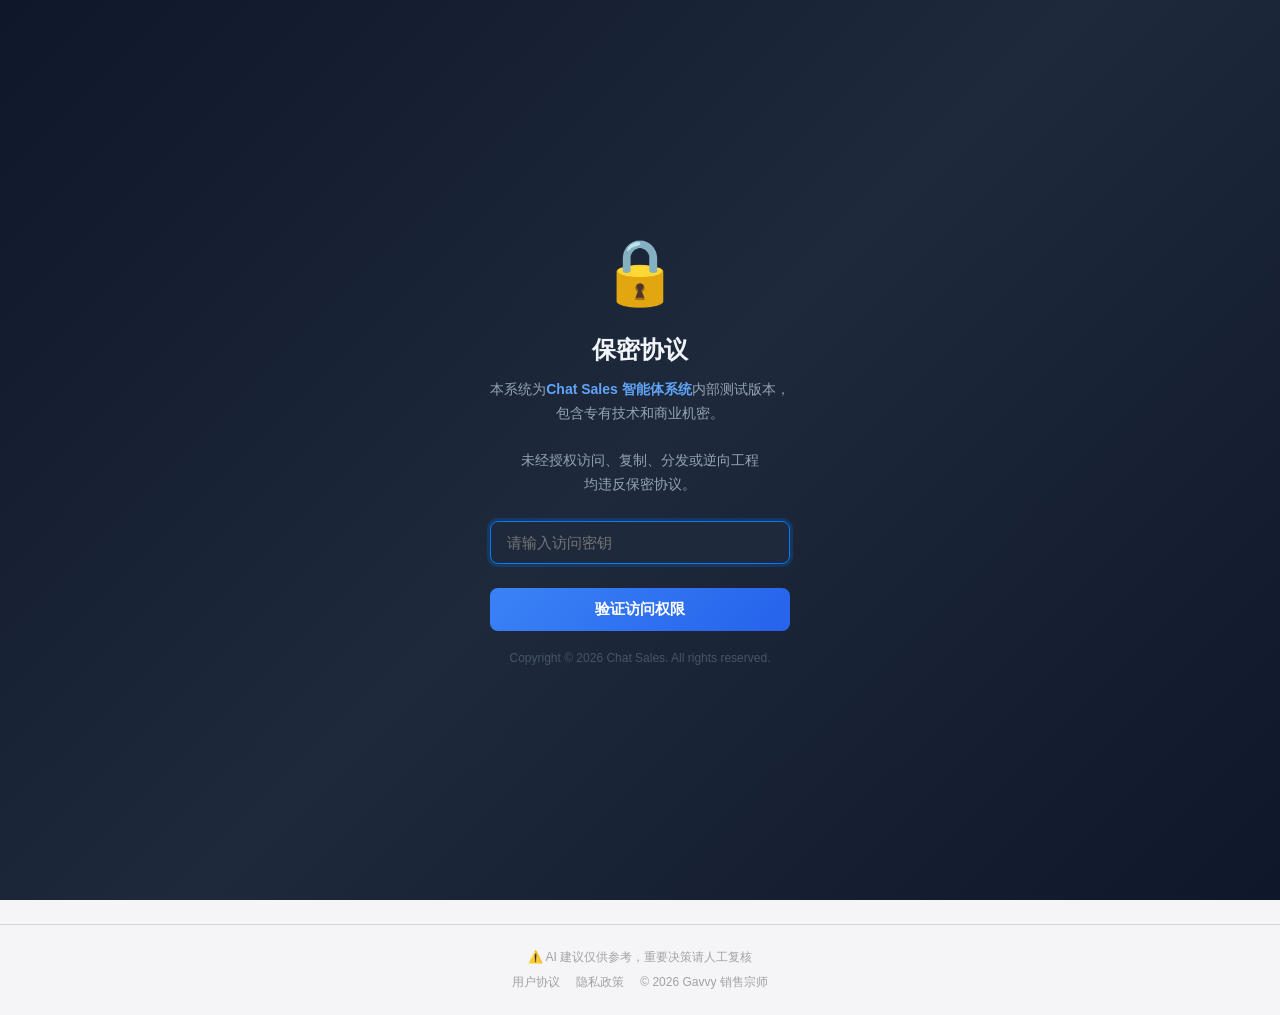
==== src/gavvy_salesmaster/core/web/index.html @ fced1177 "品牌统一+垂直拆分完成: tianlong_salesmaster→gavvy_salesmaster - 删除 src/tianlong_salesmaster/ 全部旧代码(48313行) - 新" ====
<!DOCTYPE html>
<html lang="zh-CN">
<head>
    <meta charset="UTF-8">
    <meta name="viewport" content="width=device-width, initial-scale=1.0, maximum-scale=1.0, user-scalable=no, viewport-fit=cover">
    <meta name="theme-color" content="#1d1d1f">
    <meta name="apple-mobile-web-app-capable" content="yes">
    <meta name="apple-mobile-web-app-status-bar-style" content="black-translucent">
    <title>gavvy - 销售宗师智能体 · 全职能虚拟销售团队</title>
    <link rel="stylesheet" href="styles.css">
    <!-- 本地字体后备 — 优先系统字体，不再依赖Google Fonts CDN -->
</head>
<body>
    <div class="app-wrapper">
        <!-- 顶边栏：品牌 + 导航 + 搜索 + 通知 合并为一横行 -->
        <header class="top-navbar">
            <div class="top-nav-left">
                <div class="brand">
                    <div class="brand-icon">⚔️</div>
                    <div class="brand-text">
                        <h1>gavvy</h1>
                        <span>智能体系统</span>
                    </div>
                </div>
                <nav class="top-nav-items">
                    <button class="top-nav-item active" data-view="dashboard" onclick="switchView('dashboard')">
                        <span>仪表盘</span>
                        <span class="nav-badge-sm">3</span>
                    </button>
                    <button class="top-nav-item" data-view="workspace" onclick="switchView('workspace')">
                        <span>AI对话消息</span>
                    </button>
                    <button class="top-nav-item" data-view="customers" onclick="switchView('customers')">
                        <span>客户</span>
                        <span class="nav-badge-sm warning">12</span>
                    </button>
                    <button class="top-nav-item" data-view="analytics" onclick="switchView('analytics')">
                        <span>分析</span>
                    </button>
                    <button class="top-nav-item" data-view="team" onclick="switchView('team')">
                        <span>团队</span>
                    </button>
                    <button class="top-nav-item" data-view="abilities" onclick="switchView('abilities')">
                        <span>能力</span>
                    </button>
                    <button class="top-nav-item" data-view="automation" onclick="switchView('automation')">
                        <span>流程</span>
                    </button>
                    <button class="top-nav-item" data-view="memory" onclick="switchView('memory')">
                        <span>记忆库</span>
                    </button>
                    <button class="top-nav-item" data-view="scripts" onclick="switchView('scripts')">
                        <span>话术</span>
                    </button>
                    <button class="top-nav-item" data-view="knowledge" onclick="switchView('knowledge')">
                        <span>知识库</span>
                    </button>
                    <button class="top-nav-item" data-view="permissions" onclick="switchView('permissions')">
                        <span>权限</span>
                    </button>
                    <button class="top-nav-item" data-view="payments" onclick="switchView('payments')">
                        <span>支付</span>
                    </button>
                    <button class="top-nav-item" data-view="leads" onclick="switchView('leads')">
                        <span>线索池</span>
                    </button>
                    <button class="top-nav-item" data-view="kanban" onclick="switchView('kanban')">
                        <span>销售看板</span>
                    </button>
                    <button class="top-nav-item" data-view="callcenter" onclick="switchView('callcenter')">
                        <span>外呼中心</span>
                    </button>
                    <button class="top-nav-item" data-view="api" onclick="switchView('api')">
                        <span>API</span>
                    </button>
                    <button class="top-nav-item" data-view="settings" onclick="switchView('settings')">
                        <span>设置</span>
                    </button>
                </nav>
            </div>
            <div class="top-nav-right">
                <div class="search-box">
                    <span class="search-icon">🔍</span>
                    <input type="text" placeholder="搜索客户、商品、对话...">
                </div>
                <button class="header-btn notification">
                    <span>🔔</span>
                    <span class="notification-dot"></span>
                </button>
                <button class="header-btn">
                    <span>📤</span>
                </button>
                <div class="user-avatar">
                    <span>管</span>
                </div>
            </div>
        </header>

        <main class="main-area">
            <!-- 全局加载指示器 -->
            <div id="global-loader" style="display:flex;align-items:center;justify-content:center;height:calc(100vh - 56px);flex-direction:column;gap:16px;">
                <div style="width:36px;height:36px;border:3px solid #e2e8f0;border-top-color:#3b82f6;border-radius:50%;animation:spin 0.8s linear infinite;"></div>
                <div style="font-size:13px;color:#94a3b8;">加载中...</div>
            </div>
            <style>@keyframes spin{to{transform:rotate(360deg)}}</style>
            <!-- 登录页面 -->
            <div id="login-page" style="display:none;position:fixed;top:0;left:0;right:0;bottom:0;background:#f8fafc;z-index:9999;display:none;align-items:center;justify-content:center;">
                <div style="width:380px;padding:40px;background:white;border-radius:16px;box-shadow:0 4px 24px rgba(0,0,0,0.08);">
                    <div style="text-align:center;margin-bottom:32px;">
                        <div style="font-size:40px;margin-bottom:8px;">🧬</div>
                        <h1 style="font-size:20px;color:#1e293b;margin:0;">销售宗师</h1>
                        <p style="font-size:13px;color:#94a3b8;margin-top:6px;">登录您的账户</p>
                    </div>
                    <div id="login-form">
                        <div style="margin-bottom:16px;">
                            <label style="font-size:13px;color:#64748b;display:block;margin-bottom:6px;">用户名</label>
                            <input id="login-username" type="text" placeholder="输入用户名" style="width:100%;padding:10px 14px;border:1px solid #e2e8f0;border-radius:8px;font-size:14px;outline:none;box-sizing:border-box;transition:border-color 0.2s;">
                        </div>
                        <div style="margin-bottom:20px;">
                            <label style="font-size:13px;color:#64748b;display:block;margin-bottom:6px;">密码</label>
                            <input id="login-password" type="password" placeholder="输入密码" style="width:100%;padding:10px 14px;border:1px solid #e2e8f0;border-radius:8px;font-size:14px;outline:none;box-sizing:border-box;transition:border-color 0.2s;">
                        </div>
                        <button onclick="submitLogin()" style="width:100%;padding:12px;background:#3b82f6;color:white;border:none;border-radius:8px;font-size:14px;font-weight:600;cursor:pointer;">登 录</button>
                        <div style="margin-top:12px;text-align:center;">
                            <button onclick="showRegisterForm()" style="background:none;border:none;color:#3b82f6;font-size:13px;cursor:pointer;">没有账户？注册</button>
                        </div>
                    </div>
                    <div id="register-form" style="display:none;">
                        <div style="margin-bottom:16px;">
                            <label style="font-size:13px;color:#64748b;display:block;margin-bottom:6px;">用户名</label>
                            <input id="reg-username" type="text" placeholder="至少2个字符" style="width:100%;padding:10px 14px;border:1px solid #e2e8f0;border-radius:8px;font-size:14px;outline:none;box-sizing:border-box;">
                        </div>
                        <div style="margin-bottom:16px;">
                            <label style="font-size:13px;color:#64748b;display:block;margin-bottom:6px;">邮箱</label>
                            <input id="reg-email" type="email" placeholder="your@email.com" style="width:100%;padding:10px 14px;border:1px solid #e2e8f0;border-radius:8px;font-size:14px;outline:none;box-sizing:border-box;">
                        </div>
                        <div style="margin-bottom:16px;">
                            <label style="font-size:13px;color:#64748b;display:block;margin-bottom:6px;">密码</label>
                            <input id="reg-password" type="password" placeholder="至少6位" style="width:100%;padding:10px 14px;border:1px solid #e2e8f0;border-radius:8px;font-size:14px;outline:none;box-sizing:border-box;">
                        </div>
                        <div style="margin-bottom:20px;">
                            <label style="font-size:13px;color:#64748b;display:block;margin-bottom:6px;">显示名称</label>
                            <input id="reg-displayname" type="text" placeholder="选填" style="width:100%;padding:10px 14px;border:1px solid #e2e8f0;border-radius:8px;font-size:14px;outline:none;box-sizing:border-box;">
                        </div>
                        <button onclick="submitRegister()" style="width:100%;padding:12px;background:#3b82f6;color:white;border:none;border-radius:8px;font-size:14px;font-weight:600;cursor:pointer;">注 册</button>
                        <div style="margin-top:12px;text-align:center;">
                            <button onclick="showLoginForm()" style="background:none;border:none;color:#3b82f6;font-size:13px;cursor:pointer;">已有账户？登录</button>
                        </div>
                    </div>
                    <div id="login-message" style="margin-top:12px;font-size:12px;text-align:center;display:none;"></div>
                </div>
            </div>
            <div class="content-area" style="display:none;">
                <div id="dashboard" class="view active">
                    <div class="stats-container">
                        <div class="stats-row">
                            <div class="stat-card primary">
                                <div class="stat-header">
                                    <div class="stat-icon-wrapper bg-gradient-1">
                                        <span>👥</span>
                                    </div>
                                    <div class="stat-trend up">
                                        <span>↑</span> 12.5%
                                    </div>
                                </div>
                                <div class="stat-body">
                                    <h3 class="stat-value" data-target="1284" data-key="total_leads">0</h3>
                                    <p class="stat-label">潜在客户</p>
                                </div>
                                <div class="stat-footer">
                                    <div class="stat-sparkline">
                                        <svg viewBox="0 0 100 30" preserveAspectRatio="none">
                                            <path d="M0,25 L15,20 L30,22 L45,15 L60,18 L75,10 L90,12 L100,5" fill="none" stroke="rgba(255,255,255,0.3)" stroke-width="2"/>
                                        </svg>
                                    </div>
                                    <span class="stat-compare">累计</span>
                                </div>
                            </div>

                            <div class="stat-card success">
                                <div class="stat-header">
                                    <div class="stat-icon-wrapper bg-gradient-2">
                                        <span>💬</span>
                                    </div>
                                    <div class="stat-trend up">
                                        <span>↑</span> 8.3%
                                    </div>
                                </div>
                                <div class="stat-body">
                                    <h3 class="stat-value" data-target="356" data-key="history_count">0</h3>
                                    <p class="stat-label">历史记录</p>
                                </div>
                                <div class="stat-footer">
                                    <div class="stat-sparkline">
                                        <svg viewBox="0 0 100 30" preserveAspectRatio="none">
                                            <path d="M0,20 L15,18 L30,15 L45,17 L60,12 L75,8 L90,10 L100,5" fill="none" stroke="rgba(255,255,255,0.3)" stroke-width="2"/>
                                        </svg>
                                    </div>
                                    <span class="stat-compare">累计</span>
                                </div>
                            </div>

                            <div class="stat-card warning">
                                <div class="stat-header">
                                    <div class="stat-icon-wrapper bg-gradient-3">
                                        <span>💰</span>
                                    </div>
                                    <div class="stat-trend up">
                                        <span>↑</span> 23.1%
                                    </div>
                                </div>
                                <div class="stat-body">
                                    <h3 class="stat-value" data-target="85600" data-prefix="¥" data-key="agent_count">0</h3>
                                    <p class="stat-label">Agent数量</p>
                                </div>
                                <div class="stat-footer">
                                    <div class="stat-sparkline">
                                        <svg viewBox="0 0 100 30" preserveAspectRatio="none">
                                            <path d="M0,25 L15,22 L30,20 L45,15 L60,16 L75,8 L90,5 L100,3" fill="none" stroke="rgba(255,255,255,0.3)" stroke-width="2"/>
                                        </svg>
                                    </div>
                                    <span class="stat-compare">在岗</span>
                                </div>
                            </div>

                            <div class="stat-card info">
                                <div class="stat-header">
                                    <div class="stat-icon-wrapper bg-gradient-4">
                                        <span>📈</span>
                                    </div>
                                    <div class="stat-trend down">
                                        <span>↓</span> 2.1%
                                    </div>
                                </div>
                                <div class="stat-body">
                                    <h3 class="stat-value" data-target="12.5" data-suffix="%" data-key="scored_leads">0</h3>
                                    <p class="stat-label">可评分客户</p>
                                </div>
                                <div class="stat-footer">
                                    <div class="stat-sparkline">
                                        <svg viewBox="0 0 100 30" preserveAspectRatio="none">
                                            <path d="M0,15 L15,12 L30,18 L45,14 L60,16 L75,20 L90,18 L100,22" fill="none" stroke="rgba(255,255,255,0.3)" stroke-width="2"/>
                                        </svg>
                                    </div>
                                    <span class="stat-compare">待评分</span>
                                </div>
                            </div>
                        </div>
                    </div>

                    <!-- 销售管道卡片 -->
                    <div class="card pipeline-card" style="margin-bottom:16px;">
                        <div class="card-header">
                            <h3>📊 销售管道 Pipeline</h3>
                            <div class="card-actions">
                                <button class="btn-ghost" onclick="triggerPipelineAuto()" style="padding:4px 10px;font-size:12px;">🔄 自动推进</button>
                                <button class="btn-ghost" onclick="triggerAutoEvolve()" style="padding:4px 10px;font-size:12px;">🧬 学习进化</button>
                                <span class="pipeline-total" id="pipeline-total" style="font-size:12px;color:var(--text-muted);">共 0 客户</span>
                            </div>
                        </div>
                        <div class="card-body">
                            <div class="pipeline-stages" id="pipeline-stages" style="display:flex;gap:6px;overflow-x:auto;padding:4px 0;">
                                <!-- 由 loadPipelineStages() 渲染 -->
                            </div>
                        </div>
                    </div>

                    <div class="dashboard-grid">
                        <div class="card team-overview">
                            <div class="card-header">
                                <h3>虚拟团队状态</h3>
                                <div class="card-actions">
                                    <span class="status-text success">● 7人在线</span>
                                </div>
                            </div>
                            <div class="card-body">
                                <div class="team-grid">
                                    <div class="team-member-card active">
                                        <div class="member-avatar large">📊</div>
                                        <div class="member-details">
                                            <h4>市场调研官</h4>
                                            <p>行业趋势分析中</p>
                                        </div>
                                        <div class="member-status">
                                            <span class="status-dot pulse"></span>
                                        </div>
                                    </div>
                                    <div class="team-member-card active">
                                        <div class="member-avatar large">🔍</div>
                                        <div class="member-details">
                                            <h4>竞品分析官</h4>
                                            <p>监控竞争对手</p>
                                        </div>
                                        <div class="member-status">
                                            <span class="status-dot pulse"></span>
                                        </div>
                                    </div>
                                    <div class="team-member-card active">
                                        <div class="member-avatar large">🤝</div>
                                        <div class="member-details">
                                            <h4>售前谈判官</h4>
                                            <p>正在对话 5人</p>
                                        </div>
                                        <div class="member-status">
                                            <span class="status-dot pulse"></span>
                                        </div>
                                    </div>
                                    <div class="team-member-card">
                                        <div class="member-avatar large">🎯</div>
                                        <div class="member-details">
                                            <h4>售后维系官</h4>
                                            <p>待命中</p>
                                        </div>
                                        <div class="member-status">
                                            <span class="status-dot"></span>
                                        </div>
                                    </div>
                                    <div class="team-member-card">
                                        <div class="member-avatar large">📦</div>
                                        <div class="member-details">
                                            <h4>采购供应链官</h4>
                                            <p>待命中</p>
                                        </div>
                                        <div class="member-status">
                                            <span class="status-dot"></span>
                                        </div>
                                    </div>
                                    <div class="team-member-card active">
                                        <div class="member-avatar large">🚀</div>
                                        <div class="member-details">
                                            <h4>运营增长官</h4>
                                            <p>优化策略中</p>
                                        </div>
                                        <div class="member-status">
                                            <span class="status-dot pulse"></span>
                                        </div>
                                    </div>
                                    <div class="team-member-card active">
                                        <div class="member-avatar large">📋</div>
                                        <div class="member-details">
                                            <h4>运营助理</h4>
                                            <p>商品上架管理中</p>
                                        </div>
                                        <div class="member-status">
                                            <span class="status-dot pulse"></span>
                                        </div>
                                    </div>
                                </div>
                            </div>
                        </div>

                        <div class="card quick-actions">
                            <div class="card-header">
                                <h3>快捷操作</h3>
                            </div>
                            <div class="card-body">
                                <div class="quick-actions-grid">
                                    <button class="quick-action-btn primary" onclick="quickActionTrigger('新建')">
                                        <span class="action-icon">➕</span>
                                        <span class="action-text">新建任务</span>
                                    </button>
                                    <button class="quick-action-btn" onclick="quickActionTrigger('批量')">
                                        <span class="action-icon">📋</span>
                                        <span class="action-text">批量导入</span>
                                    </button>
                                    <button class="quick-action-btn" onclick="quickActionTrigger('报告')">
                                        <span class="action-icon">📊</span>
                                        <span class="action-text">生成报告</span>
                                    </button>
                                    <button class="quick-action-btn" onclick="quickActionTrigger('配置')">
                                        <span class="action-icon">⚙️</span>
                                        <span class="action-text">系统配置</span>
                                    </button>
                                    <button class="quick-action-btn" onclick="switchView('knowledge')">
                                        <span class="action-icon">📚</span>
                                        <span class="action-text">知识库</span>
                                    </button>
                                    <button class="quick-action-btn" onclick="switchView('permissions')">
                                        <span class="action-icon">🔐</span>
                                        <span class="action-text">权限管理</span>
                                    </button>
                                </div>
                            </div>
                        </div>

                        <div class="card abilities-card">
                            <div class="card-header">
                                <h3>四位一体能力底座</h3>
                                <div class="card-actions">
                                    <button class="btn-text" onclick="switchView('abilities')">查看详情 →</button>
                                </div>
                            </div>
                            <div class="card-body">
                                <div class="abilities-grid">
                                    <div class="ability-item">
                                        <div class="ability-content">
                                            <h4>心理学家</h4>
                                            <p>情绪洞察 · 消费心理 · 潜台词分析</p>
                                        </div>
                                    </div>
                                    <div class="ability-item">
                                        <div class="ability-content">
                                            <h4>战略顾问</h4>
                                            <p>全局布局 · 品类规划 · 避坑策略</p>
                                        </div>
                                    </div>
                                    <div class="ability-item">
                                        <div class="ability-content">
                                            <h4>量化分析师</h4>
                                            <p>数据测算 · 利润核算 · 转化分析</p>
                                        </div>
                                    </div>
                                    <div class="ability-item">
                                        <div class="ability-content">
                                            <h4>谈判专家</h4>
                                            <p>议价博弈 · 逼单成交 · 锁单话术</p>
                                        </div>
                                    </div>
                                </div>
                            </div>
                        </div>

                        <div class="card recent-activity">
                            <div class="card-header">
                                <h3>最近活动</h3>
                                <div class="card-actions">
                                    <button class="btn-text" onclick="switchView('memory')">全部记录 →</button>
                                </div>
                            </div>
                            <div class="card-body">
                                <div class="activity-list">
                                    <div class="activity-item">
                                        <div class="activity-content">
                                            <p style="color:#94a3b8;">加载中...</p>
                                        </div>
                                    </div>
                                </div>
                            </div>
                        </div>

                        <div class="card">
                            <div class="card-header">
                                <h3>记忆库概览</h3>
                                <div class="card-actions">
                                    <button class="btn-text" onclick="switchView('memory')">进入 →</button>
                                </div>
                            </div>
                            <div class="card-body">
                                <div class="memory-mini-grid" id="memory-mini">
                                    <div class="memory-mini-item"><span class="mini-num" data-mkey="episodes">-</span><span class="mini-lbl">案例</span></div>
                                    <div class="memory-mini-item"><span class="mini-num" data-mkey="insights">-</span><span class="mini-lbl">洞察</span></div>
                                    <div class="memory-mini-item"><span class="mini-num" data-mkey="skills">-</span><span class="mini-lbl">技能</span></div>
                                    <div class="memory-mini-item"><span class="mini-num" data-mkey="patterns">-</span><span class="mini-lbl">模式</span></div>
                                    <div class="memory-mini-item"><span class="mini-num" data-mkey="rules">-</span><span class="mini-lbl">规则</span></div>
                                    <div class="memory-mini-item"><span class="mini-num" data-mkey="evolution_events">-</span><span class="mini-lbl">进化</span></div>
                                </div>
                            </div>
                        </div>
                    </div>
                </div>

                <div id="workspace" class="view">
                    <div class="ws-three-col">
                        <!-- 左：客户列表（简约版） -->
                        <div class="ws-customers">
                            <div class="ws-customers-header">
                                <h4>客户列表</h4>
                            </div>
                            <div class="ws-customers-list">
                                <div class="ws-customer active" data-customer="z">
                                    <div class="ws-cust-top">
                                        <span class="ws-cust-name">张先生</span>
                                        <span class="ws-cust-intent hot">高意向</span>
                                        <span class="ws-cust-time">14:28</span>
                                    </div>
                                    <div class="ws-cust-last">这个价格还能再优惠吗？</div>
                                </div>
                                <div class="ws-customer" data-customer="l">
                                    <div class="ws-cust-top">
                                        <span class="ws-cust-name">李女士</span>
                                        <span class="ws-cust-intent warm">跟进中</span>
                                        <span class="ws-cust-time">14:15</span>
                                    </div>
                                    <div class="ws-cust-last">好的，我先了解一下</div>
                                </div>
                                <div class="ws-customer" data-customer="w">
                                    <div class="ws-cust-top">
                                        <span class="ws-cust-name">王先生</span>
                                        <span class="ws-cust-intent success">已成交</span>
                                        <span class="ws-cust-time">13:52</span>
                                    </div>
                                    <div class="ws-cust-last">已付款，谢谢！</div>
                                </div>
                                <div class="ws-customer" data-customer="zhao">
                                    <div class="ws-cust-top">
                                        <span class="ws-cust-name">赵先生</span>
                                        <span class="ws-cust-intent">新客户</span>
                                        <span class="ws-cust-time">13:30</span>
                                    </div>
                                    <div class="ws-cust-last">你们产品主要用在哪些场景？</div>
                                </div>
                                <div class="ws-customer" data-customer="liu">
                                    <div class="ws-cust-top">
                                        <span class="ws-cust-name">刘女士</span>
                                        <span class="ws-cust-intent warm">跟进中</span>
                                        <span class="ws-cust-time">12:45</span>
                                    </div>
                                    <div class="ws-cust-last">价格能不能再低点？</div>
                                </div>
                            </div>
                        </div>

                        <!-- 中：对话区域 -->
                        <div class="ws-chat">
                            <div class="ws-chat-header">
                                <div class="ws-chat-user">
                                    <div class="ws-cust-avatar">张</div>
                                    <div>
                                        <div class="ws-chat-name">张先生 <span class="ws-chat-status">高意向</span></div>
                                        <div class="ws-chat-agent">售前谈判官 正在服务中</div>
                                    </div>
                                </div>
                                <div class="ws-chat-tools">
                                    <span id="llm-indicator" style="font-size:11px;padding:3px 8px;border-radius:4px;background:#f1f5f9;color:#94a3b8;margin-right:8px;" title="LLM状态">🤖 检测中</span>
                                    <button class="ws-tool-btn" onclick="switchView('customers')">档案</button>
                                    <button class="ws-tool-btn" onclick="switchView('analytics')">记录</button>
                                    <button class="ws-tool-btn" onclick="switchView('memory')">标注</button>
                                    <button class="ws-tool-btn" onclick="showToast('更多功能开发中', 'success')">更多</button>
                                </div>
                            </div>

                            <div class="ws-chat-messages" id="wsChatMessages">
                                <div class="ws-msg agent">
                                    <div class="ws-msg-bubble">
                                        <div class="ws-msg-sender">售前谈判官 <span class="ws-ai-tag">AI</span></div>
                                        <p>张先生您好！很高兴为您服务～ 我注意到您对我们的专业版套餐很感兴趣，这款产品非常适合追求高效运营的企业。</p>
                                        <div class="ws-msg-time">14:23</div>
                                    </div>
                                </div>
                                <div class="ws-msg customer">
                                    <div class="ws-msg-bubble">
                                        <p>你好，我想了解一下你们这款产品的具体功能和价格</p>
                                        <div class="ws-msg-time">14:25</div>
                                    </div>
                                </div>
                                <div class="ws-msg agent">
                                    <div class="ws-msg-bubble">
                                        <div class="ws-msg-sender">售前谈判官 <span class="ws-ai-tag">AI</span></div>
                                        <p>好的张先生！我们的专业版套餐包含以下核心功能：</p>
                                        <ul class="ws-feature-list">
                                            <li>✅ 全职能虚拟销售团队（7大岗位）</li>
                                            <li>✅ 四位一体能力底座</li>
                                            <li>✅ 智能客户匹配</li>
                                            <li>✅ 自动报价成交</li>
                                            <li>✅ 7×24小时服务</li>
                                        </ul>
                                        <p style="margin-top:8px;">原价 <strong>¥5999/年</strong>，现在预约可享受 <strong>8折优惠</strong>～</p>
                                        <div class="ws-msg-time">14:26</div>
                                    </div>
                                </div>
                                <div class="ws-msg customer">
                                    <div class="ws-msg-bubble">
                                        <p>这个价格还能再优惠吗？</p>
                                        <div class="ws-msg-time">14:28</div>
                                    </div>
                                </div>
                            </div>

                            <div class="ws-chat-input">
                                <div class="ws-input-tools">
                                    <button>表情</button>
                                    <button>附件</button>
                                    <button>模板</button>
                                    <button>商品</button>
                                </div>
                                <div class="ws-input-row">
                                    <input type="text" class="ws-input" id="wsChatInput" placeholder="输入消息或下达指令...">
                                    <button class="ws-send-btn" id="wsSendBtn">发送</button>
                                </div>
                                <div class="ws-input-hints">
                                    <span>按 Enter 发送</span>
                                    <span>•</span>
                                    <span>Ctrl+Enter 换行</span>
                                </div>
                            </div>
                        </div>

                        <!-- 右：AI 分析 -->
                        <div class="ws-ai-panel">
                            <div class="ws-ai-header">
                                <span class="ws-ai-icon">🧠</span>
                                <span>AI 分析</span>
                                <span class="ws-ai-badge">仅您可见</span>
                            </div>
                            <div class="ws-ai-content">
                                <div class="ws-ai-item">
                                    <strong>客户心理：</strong>
                                    <span>客户已进入价格谈判阶段，说明有较强购买意向，希望获得更多优惠。</span>
                                </div>
                                <div class="ws-ai-item">
                                    <strong>建议策略：</strong>
                                    <span>先强调产品价值，可适当让步但需设置底线，配合限时优惠逼单。</span>
                                </div>
                                <div class="ws-ai-item">
                                    <strong>推荐话术：</strong>
                                    <span>"这个价格已经是限时优惠了，如果您今天确定，我可以帮您申请一个额外的增值服务..."</span>
                                </div>
                            </div>
                            <div class="ws-private">
                                <div class="ws-private-header">
                                    <span>🔒 私密指令区</span>
                                    <span class="ws-private-badge">仅您可见</span>
                                </div>
                                <div class="ws-private-tabs">
                                    <button class="ws-pri-tab active" onclick="switchPrivateTab('kw',this)">关键词</button>
                                    <button class="ws-pri-tab" onclick="switchPrivateTab('pd',this)">商品</button>
                                    <button class="ws-pri-tab" onclick="switchPrivateTab('rl',this)">规则</button>
                                </div>
                                <div class="ws-pri-panel active" id="kw">
                                    <div class="ws-pri-field">
                                        <label>行业关键词</label>
                                        <textarea placeholder="智能家居、环保设备..."></textarea>
                                    </div>
                                    <div class="ws-pri-field">
                                        <label>目标客户类型</label>
                                        <textarea placeholder="年龄、职业、需求..."></textarea>
                                    </div>
                                </div>
                                <div class="ws-pri-panel" id="pd" style="display:none">
                                    <div class="ws-pri-field">
                                        <label>商品名称</label>
                                        <input type="text" value="gavvy 专业版">
                                    </div>
                                    <div class="ws-pri-row">
                                        <div><label>成本价</label><input type="number" placeholder="¥"></div>
                                        <div><label>最低售价</label><input type="number" placeholder="¥"></div>
                                        <div><label>标准售价</label><input type="number" placeholder="¥"></div>
                                    </div>
                                </div>
                                <div class="ws-pri-panel" id="rl" style="display:none">
                                    <div class="ws-pri-field">
                                        <label>底线价格</label>
                                        <input type="number" value="4800">
                                    </div>
                                    <div class="ws-pri-field">
                                        <label>禁止话术</label>
                                        <textarea></textarea>
                                    </div>
                                </div>
                                <button class="ws-pri-publish">🚀 发布指令</button>
                            </div>
                        </div>
                    </div>
                </div>

                <div id="team" class="view">
                    <div class="team-header">
                        <div class="team-info">
                            <h2>虚拟销售团队</h2>
                            <p>7大职能岗位 · 完整编制 · 自主协作</p>
                        </div>
                        <div class="team-stats">
                            <div class="team-stat">
                                <span class="stat-number">7</span>
                                <span class="stat-label">总人数</span>
                            </div>
                            <div class="team-stat active">
                                <span class="stat-number">4</span>
                                <span class="stat-label">在线</span>
                            </div>
                            <div class="team-stat">
                                <span class="stat-number">2</span>
                                <span class="stat-label">待命</span>
                            </div>
                        </div>
                    </div>

                    <div class="team-cards-grid">
                        <div class="team-card market" data-agent-key="market_research_agent">
                            <div class="card-glow"></div>
                            <div class="card-top">
                                <div class="card-icon-wrapper">📊</div>
                                <div class="card-status-badge active">
                                    <span class="pulse"></span> 运行中
                                </div>
                            </div>
                            <h3>市场调研官</h3>
                            <p class="card-description">抓取行业趋势、客源渠道、热门需求、蓝海品类，输出调研报告。</p>
                            <div class="card-stats">
                                <div class="mini-stat">
                                    <span class="mini-value">23</span>
                                    <span class="mini-label">本月报告</span>
                                </div>
                                <div class="mini-stat">
                                    <span class="mini-value">5</span>
                                    <span class="mini-label">蓝海品类</span>
                                </div>
                            </div>
                            <div class="card-footer">
                                <button class="card-btn primary" onclick="switchView('analytics')">查看报告</button>
                                <button class="card-btn" onclick="switchView('settings')">配置</button>
                            </div>
                        </div>

                        <div class="team-card competitor" data-agent-key="competitor_intel_agent">
                            <div class="card-glow"></div>
                            <div class="card-top">
                                <div class="card-icon-wrapper">🔍</div>
                                <div class="card-status-badge active">
                                    <span class="pulse"></span> 运行中
                                </div>
                            </div>
                            <h3>竞品分析官</h3>
                            <p class="card-description">对标同行价格、卖点、话术、活动策略，自动做差异化方案。</p>
                            <div class="card-stats">
                                <div class="mini-stat">
                                    <span class="mini-value">12</span>
                                    <span class="mini-label">监控对手</span>
                                </div>
                                <div class="mini-stat">
                                    <span class="mini-value">8</span>
                                    <span class="mini-label">差异点</span>
                                </div>
                            </div>
                            <div class="card-footer">
                                <button class="card-btn primary" onclick="switchView('analytics')">查看分析</button>
                                <button class="card-btn" onclick="switchView('settings')">配置</button>
                            </div>
                        </div>

                        <div class="team-card presales" data-agent-key="presales_agent">
                            <div class="card-glow"></div>
                            <div class="card-top">
                                <div class="card-icon-wrapper">🤝</div>
                                <div class="card-status-badge active">
                                    <span class="pulse"></span> 对话中
                                </div>
                            </div>
                            <h3>售前谈判官</h3>
                            <p class="card-description">对接陌生客户、需求挖掘、答疑、价值塑造、异议处理。</p>
                            <div class="card-stats">
                                <div class="mini-stat">
                                    <span class="mini-value">5</span>
                                    <span class="mini-label">进行中</span>
                                </div>
                                <div class="mini-stat">
                                    <span class="mini-value">89%</span>
                                    <span class="mini-label">响应率</span>
                                </div>
                            </div>
                            <div class="card-footer">
                                <button class="card-btn primary" onclick="switchView('workspace')">监控对话</button>
                                <button class="card-btn" onclick="switchView('settings')">配置</button>
                            </div>
                        </div>

                        <div class="team-card aftersales" data-agent-key="aftersales_agent">
                            <div class="card-glow"></div>
                            <div class="card-top">
                                <div class="card-icon-wrapper">🎯</div>
                                <div class="card-status-badge">
                                    <span class="dot"></span> 待命
                                </div>
                            </div>
                            <h3>售后维系官</h3>
                            <p class="card-description">售后答疑、安抚情绪、复购唤醒、老客户留存、社群维护。</p>
                            <div class="card-stats">
                                <div class="mini-stat">
                                    <span class="mini-value">156</span>
                                    <span class="mini-label">老客维护</span>
                                </div>
                                <div class="mini-stat">
                                    <span class="mini-value">32%</span>
                                    <span class="mini-label">复购率</span>
                                </div>
                            </div>
                            <div class="card-footer">
                                <button class="card-btn primary" onclick="switchView('customers')">查看记录</button>
                                <button class="card-btn" onclick="switchView('settings')">配置</button>
                            </div>
                        </div>

                        <div class="team-card supply" data-agent-key="procurement_agent">
                            <div class="card-glow"></div>
                            <div class="card-top">
                                <div class="card-icon-wrapper">📦</div>
                                <div class="card-status-badge">
                                    <span class="dot"></span> 待命
                                </div>
                            </div>
                            <h3>采购供应链官</h3>
                            <p class="card-description">自动匹配货源、控价、核算利润、库存预判、物流跟踪。</p>
                            <div class="card-stats">
                                <div class="mini-stat">
                                    <span class="mini-value">45</span>
                                    <span class="mini-label">供应商</span>
                                </div>
                                <div class="mini-stat">
                                    <span class="mini-value">18%</span>
                                    <span class="mini-label">成本优化</span>
                                </div>
                            </div>
                            <div class="card-footer">
                                <button class="card-btn primary" onclick="switchView('knowledge')">供应链库</button>
                                <button class="card-btn" onclick="switchView('settings')">配置</button>
                            </div>
                        </div>

                        <div class="team-card growth" data-agent-key="operations_agent">
                            <div class="card-glow"></div>
                            <div class="card-top">
                                <div class="card-icon-wrapper">🚀</div>
                                <div class="card-status-badge active">
                                    <span class="pulse"></span> 优化中
                                </div>
                            </div>
                            <h3>运营增长官</h3>
                            <p class="card-description">客户标签分层、话术迭代、成交复盘、获客优化、自动营销。</p>
                            <div class="card-stats">
                                <div class="mini-stat">
                                    <span class="mini-value">3</span>
                                    <span class="mini-label">策略优化</span>
                                </div>
                                <div class="mini-stat">
                                    <span class="mini-value">12.5%</span>
                                    <span class="mini-label">转化提升</span>
                                </div>
                            </div>
                            <div class="card-footer">
                                <button class="card-btn primary" onclick="switchView('analytics')">数据看板</button>
                                <button class="card-btn" onclick="switchView('settings')">配置</button>
                            </div>
                        </div>

                        <div class="team-card platform" data-agent-key="platform_ops_agent">
                            <div class="card-glow"></div>
                            <div class="card-top">
                                <div class="card-icon-wrapper">📋</div>
                                <div class="card-status-badge active">
                                    <span class="pulse"></span> 上架中
                                </div>
                            </div>
                            <h3>运营助理</h3>
                            <p class="card-description">产品发布上架、平台规则洞察与适配、标题优化、主图审核、类目匹配、上下架策略。</p>
                            <div class="card-stats">
                                <div class="mini-stat">
                                    <span class="mini-value">18</span>
                                    <span class="mini-label">本月上架</span>
                                </div>
                                <div class="mini-stat">
                                    <span class="mini-value">92%</span>
                                    <span class="mini-label">通过率</span>
                                </div>
                            </div>
                            <div class="card-footer">
                                <button class="card-btn primary" onclick="switchView('knowledge')">商品管理</button>
                                <button class="card-btn" onclick="switchView('settings')">配置</button>
                            </div>
                        </div>
                    </div>
                </div>

                <div id="abilities" class="view">
                    <div class="abilities-hero">
                        <h2 id="abilitiesTitle">四位一体能力底座</h2>
                        <p>所有岗位智能体共享的底层核心能力</p>
                        <div class="abilities-meta" id="abilitiesMeta" style="margin-top:8px;font-size:12px;color:#94a3b8;"></div>
                    </div>
                    <div class="abilities-grid" id="abilitiesGrid">
                        <!-- 骨架占位：JS加载后会替换为真实数据 -->
                        <div class="ability-card skeleton">
                            <div class="ability-card-top"><div class="ability-badge" style="background:#e2e8f0;width:80px;height:22px;border-radius:4px;"></div></div>
                            <h3 class="ability-title" style="background:#e2e8f0;width:160px;height:18px;border-radius:4px;margin-top:8px;">&nbsp;</h3>
                            <p class="ability-desc" style="background:#f1f5f9;width:100%;height:36px;border-radius:4px;margin-top:6px;">&nbsp;</p>
                        </div>
                        <div class="ability-card skeleton">
                            <div class="ability-card-top"><div class="ability-badge" style="background:#e2e8f0;width:80px;height:22px;border-radius:4px;"></div></div>
                            <h3 class="ability-title" style="background:#e2e8f0;width:140px;height:18px;border-radius:4px;margin-top:8px;">&nbsp;</h3>
                            <p class="ability-desc" style="background:#f1f5f9;width:100%;height:36px;border-radius:4px;margin-top:6px;">&nbsp;</p>
                        </div>
                        <div class="ability-card skeleton">
                            <div class="ability-card-top"><div class="ability-badge" style="background:#e2e8f0;width:80px;height:22px;border-radius:4px;"></div></div>
                            <h3 class="ability-title" style="background:#e2e8f0;width:150px;height:18px;border-radius:4px;margin-top:8px;">&nbsp;</h3>
                            <p class="ability-desc" style="background:#f1f5f9;width:100%;height:36px;border-radius:4px;margin-top:6px;">&nbsp;</p>
                        </div>
                        <div class="ability-card skeleton">
                            <div class="ability-card-top"><div class="ability-badge" style="background:#e2e8f0;width:80px;height:22px;border-radius:4px;"></div></div>
                            <h3 class="ability-title" style="background:#e2e8f0;width:130px;height:18px;border-radius:4px;margin-top:8px;">&nbsp;</h3>
                            <p class="ability-desc" style="background:#f1f5f9;width:100%;height:36px;border-radius:4px;margin-top:6px;">&nbsp;</p>
                        </div>
                    </div>
                    <div style="margin-top:24px;padding:20px;background:white;border-radius:12px;border:1px solid #e5e7eb;">
                        <h3 style="font-size:14px;color:#64748b;margin-bottom:12px;">🧠 能力维度说明</h3>
                        <div style="display:grid;grid-template-columns:1fr 1fr;gap:12px;">
                            <div style="padding:12px;background:#f8fafc;border-radius:8px;">
                                <strong style="color:#2563eb;font-size:13px;">🔬 心理学家</strong>
                                <p style="font-size:12px;color:#64748b;margin-top:4px;">情绪洞察 · 消费心理 · 潜台词分析</p>
                            </div>
                            <div style="padding:12px;background:#f8fafc;border-radius:8px;">
                                <strong style="color:#059669;font-size:13px;">📊 战略顾问</strong>
                                <p style="font-size:12px;color:#64748b;margin-top:4px;">全局布局 · 品类规划 · 避坑策略</p>
                            </div>
                            <div style="padding:12px;background:#f8fafc;border-radius:8px;">
                                <strong style="color:#d97706;font-size:13px;">📐 量化分析师</strong>
                                <p style="font-size:12px;color:#64748b;margin-top:4px;">数据测算 · 利润核算 · 转化分析</p>
                            </div>
                            <div style="padding:12px;background:#f8fafc;border-radius:8px;">
                                <strong style="color:#dc2626;font-size:13px;">🤝 谈判专家</strong>
                                <p style="font-size:12px;color:#64748b;margin-top:4px;">议价博弈 · 逼单成交 · 锁单话术</p>
                            </div>
                        </div>
                    </div>
                </div>

                <div id="memory" class="view">
                    <div class="memory-hero">
                        <h2>学习记忆库</h2>
                        <p>Agent 知识沉淀与技能自主进化</p>
                    </div>
                    <div class="memory-grid">
                        <div class="memory-card stat" id="memory-stats-card">
                            <div class="memory-card-header">📊 记忆统计</div>
                            <div class="memory-stats-grid" id="memory-stats">
                                <div class="memory-stat"><span class="mem-stat-value">-</span><span class="mem-stat-label">案例</span></div>
                                <div class="memory-stat"><span class="mem-stat-value">-</span><span class="mem-stat-label">洞察</span></div>
                                <div class="memory-stat"><span class="mem-stat-value">-</span><span class="mem-stat-label">技能</span></div>
                                <div class="memory-stat"><span class="mem-stat-value">-</span><span class="mem-stat-label">模式</span></div>
                                <div class="memory-stat"><span class="mem-stat-value">-</span><span class="mem-stat-label">规则</span></div>
                                <div class="memory-stat"><span class="mem-stat-value">-</span><span class="mem-stat-label">进化事件</span></div>
                            </div>
                            <div style="margin-top:12px;padding-top:12px;border-top:1px solid #f1f5f9;">
                                <div style="display:flex;justify-content:space-between;font-size:11px;color:#94a3b8;margin-bottom:4px;">
                                    <span>记忆利用率</span>
                                    <span id="memory-usage-pct">0%</span>
                                </div>
                                <div style="height:4px;background:#e2e8f0;border-radius:2px;overflow:hidden;">
                                    <div id="memory-usage-bar" style="height:100%;width:0%;background:linear-gradient(90deg,#3b82f6,#8b5cf6);border-radius:2px;transition:width 0.5s;"></div>
                                </div>
                            </div>
                        </div>
                        <div class="memory-card skills">
                            <div class="memory-card-header">🎯 技能列表 <button class="memory-refresh" onclick="loadMemorySkills()" style="float:right;padding:2px 8px;font-size:11px;border:1px solid #e2e8f0;border-radius:4px;background:white;cursor:pointer;">刷新</button></div>
                            <div class="memory-list" id="memory-skills-list"><div class="memory-empty">加载中...</div></div>
                        </div>
                        <div class="memory-card evolution">
                            <div class="memory-card-header">📜 进化日志 <button class="memory-evolve-btn" onclick="triggerEvolution()" style="float:right;padding:2px 8px;font-size:11px;border:1px solid #4f46e5;border-radius:4px;background:#4f46e5;color:white;cursor:pointer;">触发进化</button></div>
                            <div class="memory-list" id="memory-evolution-list"><div class="memory-empty">加载中...</div></div>
                        </div>
                        <div class="memory-card perf">
                            <div class="memory-card-header">📈 Agent 绩效</div>
                            <div class="memory-list" id="memory-perf-list"><div class="memory-empty">加载中...</div></div>
                        </div>
                    </div>
                </div>

                <div id="api" class="view">
                    <div class="api-header">
                        <div class="api-info">
                            <h2>API接入配置</h2>
                            <p>填写真实API Key，数据保存到本地</p>
                        </div>
                    </div>

                    <div class="api-sections">

                        <div class="api-section">
                            <h3>底层模型</h3>
                            <div class="api-card primary" style="margin-bottom:16px;">
                                <div class="api-card-header">
                                    <div class="api-title">
                                        <h4>DeepSeek 大模型</h4>
                                        <p>用于Agent推理、谈判策略、话术生成</p>
                                    </div>
                                    <div class="api-status" id="deepseek-status">
                                        <span class="status-dot"></span> <span id="deepseek-status-text">未配置</span>
                                    </div>
                                </div>
                                <div class="api-card-body">
                                    <div class="form-group" style="margin-bottom:0;">
                                        <label>API Key</label>
                                        <input type="password" id="deepseek-key" placeholder="sk-xxx...xxxx" style="width:100%;">
                                    </div>
                                    <div class="form-group" style="margin-top:12px;">
                                        <label>Base URL <span class="text-muted">(可选)</span></label>
                                        <input type="text" id="deepseek-url" value="https://api.deepseek.com/v1" placeholder="https://api.deepseek.com/v1">
                                    </div>
                                </div>
                                <div class="api-card-footer" style="display:flex;gap:8px;justify-content:flex-end;padding:12px 16px;border-top:1px solid var(--border-color);">
                                    <button class="btn-primary" id="save-deepseek" style="padding:6px 16px;font-size:13px;" onclick="saveDeepSeek()">保存</button>
                                    <button class="btn-secondary" id="test-deepseek" style="padding:6px 16px;font-size:13px;" onclick="testDeepSeek()">测试连接</button>
                                </div>
                            </div>
                        </div>

                        <div class="api-section">
                            <h3>对话平台</h3>
                            <div class="api-select-section">
                                <div class="api-select-wrapper">
                                    <select id="chat-select" onchange="switchChatPlatform(this.value)">
                                        <option value="">-- 选择对话平台 --</option>
                                        <option value="wecom">企业微信</option>
                                        <option value="dingtalk">钉钉</option>
                                        <option value="feishu">飞书</option>
                                        <option value="douyin">抖音</option>
                                        <option value="xiaohongshu">小红书</option>
                                    </select>
                                    <span class="api-select-status" id="chat-select-status"><span class="status-dot"></span> <span id="chat-select-status-text">未选择</span></span>
                                </div>
                                <div class="api-select-config" id="chat-config-area" style="display:none;">
                                    <input type="password" id="chat-key" placeholder="API Key / AppSecret">
                                    <button class="btn-save-api" onclick="saveSelectKey('chat')">保存</button>
                                </div>
                                <div class="api-select-hint" id="chat-hint">选择平台后配置密钥</div>
                            </div>
                        </div>

                        <div class="api-section">
                            <h3>电商平台</h3>
                            <div class="api-select-section">
                                <div class="api-select-wrapper">
                                    <select id="ecom-select" onchange="switchEcomPlatform(this.value)">
                                        <option value="">-- 选择电商平台 --</option>
                                        <option value="taobao">淘宝</option>
                                        <option value="tmall">天猫</option>
                                        <option value="pifa1688">1688</option>
                                        <option value="pdd">拼多多</option>
                                        <option value="jd">京东</option>
                                    </select>
                                    <span class="api-select-status" id="ecom-select-status"><span class="status-dot"></span> <span id="ecom-select-status-text">未选择</span></span>
                                </div>
                                <div class="api-select-config" id="ecom-config-area" style="display:none;">
                                    <input type="password" id="ecom-key" placeholder="AppKey / ClientID">
                                    <button class="btn-save-api" onclick="saveSelectKey('ecom')">保存</button>
                                </div>
                                <div class="api-select-hint" id="ecom-hint">选择平台后配置密钥</div>
                            </div>
                        </div>

                        <div class="api-section">
                            <h3>业务服务</h3>
                            <div class="api-select-section">
                                <div class="api-select-wrapper">
                                    <select id="biz-select" onchange="switchBizPlatform(this.value)">
                                        <option value="">-- 选择业务服务 --</option>
                                        <option value="leads">获客线索</option>
                                        <option value="supply">供应链货源</option>
                                    </select>
                                    <span class="api-select-status" id="biz-select-status"><span class="status-dot"></span> <span id="biz-select-status-text">未选择</span></span>
                                </div>
                                <div class="api-select-config" id="biz-config-area" style="display:none;">
                                    <input type="password" id="biz-key" placeholder="API Key">
                                    <button class="btn-save-api" onclick="saveSelectKey('biz')">保存</button>
                                </div>
                                <div class="api-select-hint" id="biz-hint">选择平台后配置密钥</div>
                            </div>
                        </div>

                    </div>
                </div>

                <div id="customers" class="view">
                    <div class="stats-container">
                        <div class="stats-row">
                            <div class="stat-card primary">
                                <div class="stat-header">
                                    <div class="stat-icon-wrapper bg-gradient-1">
                                        <span>👥</span>
                                    </div>
                                    <div class="stat-trend up">
                                        <span>↑</span> 15.2%
                                    </div>
                                </div>
                                <div class="stat-body">
                                    <h3 class="stat-value" data-target="47">0</h3>
                                    <p class="stat-label">总客户数</p>
                                </div>
                            </div>
                            <div class="stat-card success">
                                <div class="stat-header">
                                    <div class="stat-icon-wrapper bg-gradient-2">
                                        <span>🔄</span>
                                    </div>
                                    <div class="stat-trend up">
                                        <span>↑</span> 8.7%
                                    </div>
                                </div>
                                <div class="stat-body">
                                    <h3 class="stat-value" data-target="23">0</h3>
                                    <p class="stat-label">跟进中</p>
                                </div>
                            </div>
                            <div class="stat-card warning">
                                <div class="stat-header">
                                    <div class="stat-icon-wrapper bg-gradient-3">
                                        <span>✅</span>
                                    </div>
                                    <div class="stat-trend up">
                                        <span>↑</span> 5.3%
                                    </div>
                                </div>
                                <div class="stat-body">
                                    <h3 class="stat-value" data-target="12">0</h3>
                                    <p class="stat-label">已成交</p>
                                </div>
                            </div>
                            <div class="stat-card info">
                                <div class="stat-header">
                                    <div class="stat-icon-wrapper bg-gradient-4">
                                        <span>🆕</span>
                                    </div>
                                    <div class="stat-trend">
                                        <span>→</span> 0%
                                    </div>
                                </div>
                                <div class="stat-body">
                                    <h3 class="stat-value" data-target="8">0</h3>
                                    <p class="stat-label">新客户</p>
                                </div>
                            </div>
                        </div>
                    </div>
                    <div class="dashboard-grid">
                        <div class="card">
                            <div class="card-header">
                                <h3>📋 客户列表</h3>
                                <div class="card-actions">
                                    <button class="btn-text" onclick="showToast('新建客户功能开发中', 'success')">+ 新建</button>
                                </div>
                            </div>
                            <div class="card-body">
                                <table class="data-table" style="width:100%;border-collapse:collapse;">
                                    <thead>
                                        <tr style="border-bottom:1px solid var(--border-color);text-align:left;">
                                            <th style="padding:8px 12px;">客户</th>
                                            <th style="padding:8px 12px;">阶段</th>
                                            <th style="padding:8px 12px;">优先级</th>
                                            <th style="padding:8px 12px;">最近联系</th>
                                            <th style="padding:8px 12px;">操作</th>
                                        </tr>
                                    </thead>
                                    <tbody>
                                        <tr style="border-bottom:1px solid var(--border-color);">
                                            <td style="padding:8px 12px;">张先生</td>
                                            <td style="padding:8px 12px;"><span class="status-badge hot">议价中</span></td>
                                            <td style="padding:8px 12px;">⭐⭐⭐</td>
                                            <td style="padding:8px 12px;">14:28</td>
                                            <td style="padding:8px 12px;"><button class="btn-ghost" onclick="switchView('workspace')">联系</button></td>
                                        </tr>
                                        <tr style="border-bottom:1px solid var(--border-color);">
                                            <td style="padding:8px 12px;">李女士</td>
                                            <td style="padding:8px 12px;"><span class="status-badge warm">需求确认</span></td>
                                            <td style="padding:8px 12px;">⭐⭐</td>
                                            <td style="padding:8px 12px;">14:15</td>
                                            <td style="padding:8px 12px;"><button class="btn-ghost" onclick="switchView('workspace')">联系</button></td>
                                        </tr>
                                        <tr style="border-bottom:1px solid var(--border-color);">
                                            <td style="padding:8px 12px;">王先生</td>
                                            <td style="padding:8px 12px;"><span class="status-badge success">已成交</span></td>
                                            <td style="padding:8px 12px;">⭐⭐⭐</td>
                                            <td style="padding:8px 12px;">13:52</td>
                                            <td style="padding:8px 12px;"><button class="btn-ghost" onclick="switchView('workspace')">售后</button></td>
                                        </tr>
                                        <tr>
                                            <td style="padding:8px 12px;">赵先生</td>
                                            <td style="padding:8px 12px;"><span class="status-badge">新客户</span></td>
                                            <td style="padding:8px 12px;">⭐</td>
                                            <td style="padding:8px 12px;">13:30</td>
                                            <td style="padding:8px 12px;"><button class="btn-primary" onclick="switchView('workspace')">跟进</button></td>
                                        </tr>
                                    </tbody>
                                </table>
                            </div>
                        </div>
                    </div>
                </div>

                <div id="analytics" class="view">
                    <div class="stats-container">
                        <div style="display:flex;justify-content:space-between;align-items:center;margin-bottom:12px;">
                            <div class="stats-row" style="flex:1;margin:0;gap:12px;">
                                <div class="stat-card primary">
                                    <div class="stat-header">
                                        <div class="stat-icon-wrapper bg-gradient-1">
                                            <span>📈</span>
                                        </div>
                                    </div>
                                    <div class="stat-body">
                                        <h3 class="stat-value" id="ana-total-leads">0</h3>
                                        <p class="stat-label">总客户数 <span id="ana-leads-trend" style="font-size:11px;color:#94a3b8;font-weight:400;"></span></p>
                                    </div>
                                </div>
                                <div class="stat-card success">
                                    <div class="stat-header">
                                        <div class="stat-icon-wrapper bg-gradient-2">
                                            <span>📊</span>
                                        </div>
                                    </div>
                                    <div class="stat-body">
                                        <h3 class="stat-value" id="ana-avg-score">0</h3>
                                        <p class="stat-label">平均评分 <span id="ana-score-trend" style="font-size:11px;color:#94a3b8;font-weight:400;"></span></p>
                                    </div>
                                </div>
                                <div class="stat-card warning">
                                    <div class="stat-header">
                                        <div class="stat-icon-wrapper bg-gradient-3">
                                            <span>📉</span>
                                        </div>
                                    </div>
                                    <div class="stat-body">
                                        <h3 class="stat-value" id="ana-conversion">0%</h3>
                                        <p class="stat-label">转化率 <span id="ana-conv-trend" style="font-size:11px;color:#94a3b8;font-weight:400;"></span></p>
                                    </div>
                                </div>
                                <div class="stat-card info">
                                    <div class="stat-header">
                                        <div class="stat-icon-wrapper bg-gradient-4">
                                            <span>🧠</span>
                                        </div>
                                    </div>
                                    <div class="stat-body">
                                        <h3 class="stat-value" id="ana-skills">0</h3>
                                        <p class="stat-label">已进化技能 <span id="ana-skills-trend" style="font-size:11px;color:#94a3b8;font-weight:400;"></span></p>
                                    </div>
                                </div>
                            </div>
                        </div>
                        <div style="display:flex;justify-content:space-between;align-items:center;margin-bottom:12px;">
                            <span id="ana-updated-at" style="font-size:11px;color:#94a3b8;"></span>
                            <button class="btn-text" onclick="exportAnalytics()" style="font-size:12px;padding:4px 12px;">📥 导出报表</button>
                        </div>
                    </div>
                    <div class="dashboard-grid" style="grid-template-columns:1fr 1fr;">
                        <div class="card">
                            <div class="card-header">
                                <h3>📊 销售漏斗</h3>
                            </div>
                            <div class="card-body" id="funnel-body">
                                <div style="padding:20px 0;color:var(--text-muted);font-size:13px;text-align:center;">加载中...</div>
                            </div>
                        </div>
                        <div class="card">
                            <div class="card-header">
                                <h3>🤖 Agent 效能</h3>
                            </div>
                            <div class="card-body" id="agent-perf-body">
                                <div style="padding:20px 0;color:var(--text-muted);font-size:13px;text-align:center;">加载中...</div>
                            </div>
                        </div>
                    </div>
                </div>

                <div id="automation" class="view">
                    <div class="dashboard-grid">
                        <div class="card">
                            <div class="card-header">
                                <h3>⚡ 自动化流程配置</h3>
                            </div>
                            <div class="card-body">
                                <div style="padding:12px 0;">
                                    <div class="toggle-item" style="display:flex;justify-content:space-between;align-items:center;padding:12px;border-bottom:1px solid var(--border-color);">
                                        <div>
                                            <strong>自动客户发现</strong>
                                            <p style="font-size:13px;color:var(--text-muted);">每日自动搜索潜在客户</p>
                                        </div>
                                        <div class="toggle-switch active" data-flow-name="auto_discovery"></div>
                                    </div>
                                    <div class="toggle-item" style="display:flex;justify-content:space-between;align-items:center;padding:12px;border-bottom:1px solid var(--border-color);">
                                        <div>
                                            <strong>自动竞品监控</strong>
                                            <p style="font-size:13px;color:var(--text-muted);">7×24监控竞品动态</p>
                                        </div>
                                        <div class="toggle-switch active" data-flow-name="auto_competitor_monitor"></div>
                                    </div>
                                    <div class="toggle-item" style="display:flex;justify-content:space-between;align-items:center;padding:12px;border-bottom:1px solid var(--border-color);">
                                        <div>
                                            <strong>智能对话响应</strong>
                                            <p style="font-size:13px;color:var(--text-muted);">AI自动回复客户咨询</p>
                                        </div>
                                        <div class="toggle-switch active" data-flow-name="auto_chat_response"></div>
                                    </div>
                                    <div class="toggle-item" style="display:flex;justify-content:space-between;align-items:center;padding:12px;border-bottom:1px solid var(--border-color);">
                                        <div>
                                            <strong>自动报价成交（安全模式）</strong>
                                            <p style="font-size:13px;color:var(--text-muted);">阈值内自动成交，超限升级人工</p>
                                        </div>
                                        <div class="toggle-switch" data-flow-name="auto_quote_deal"></div>
                                    </div>
                                    <div class="toggle-item" style="display:flex;justify-content:space-between;align-items:center;padding:12px;">
                                        <div>
                                            <strong>定时上架发布</strong>
                                            <p style="font-size:13px;color:var(--text-muted);">按计划自动发布商品到各平台</p>
                                        </div>
                                        <div class="toggle-switch active" data-flow-name="auto_scheduled_publish"></div>
                                    </div>
                                </div>
                            </div>
                        </div>
                    </div>
                </div>

                <div id="scripts" class="view">
                    <div class="memory-hero">
                        <h2>🎯 话术训练系统</h2>
                        <p>销售场景话术库 · 模拟训练 · 评分迭代</p>
                    </div>
                    <div class="dashboard-grid" style="grid-template-columns:1fr 1fr;">
                        <div class="card">
                            <div class="card-header">
                                <h3>📖 话术库 <span id="script-count" style="font-size:13px;color:var(--text-muted);"></span></h3>
                                <div class="card-actions">
                                    <button class="btn-text" onclick="showNewScriptDialog()">+ 新建</button>
                                </div>
                            </div>
                            <div class="card-body" id="scripts-list">
                                <div style="padding:20px;text-align:center;color:var(--text-muted);">加载中...</div>
                            </div>
                        </div>
                        <div>
                            <div class="card" style="margin-bottom:16px;">
                                <div class="card-header">
                                    <h3>🎯 场景分类</h3>
                                </div>
                                <div class="card-body" id="scenarios-list">
                                    <div style="padding:12px;text-align:center;color:var(--text-muted);">加载中...</div>
                                </div>
                            </div>
                            <div class="card">
                                <div class="card-header">
                                    <h3>🏋️ 模拟训练</h3>
                                    <div class="card-actions">
                                        <button class="btn-text" onclick="startTrainingSession()">开始训练</button>
                                    </div>
                                </div>
                                <div class="card-body">
                                    <div id="training-panel" style="padding:12px;">
                                        <p style="color:var(--text-muted);font-size:13px;">选择一个场景，开始模拟对话训练。</p>
                                        <div id="training-scenarios" style="display:flex;flex-wrap:wrap;gap:8px;margin:12px 0;"></div>
                                        <div id="training-area" style="display:none;">
                                            <div id="training-messages" style="max-height:300px;overflow-y:auto;margin-bottom:12px;padding:8px;background:#f8fafc;border-radius:8px;"></div>
                                            <div id="current-script-ref" style="display:none;"></div>
                                            <textarea id="training-input" placeholder="输入你的回复..." style="width:100%;height:80px;padding:10px;border:1px solid #e2e8f0;border-radius:8px;font-size:13px;resize:vertical;outline:none;box-sizing:border-box;"></textarea>
                                            <div style="display:flex;gap:8px;margin-top:8px;">
                                                <button class="card-btn primary" onclick="sendTrainingStep()">发送</button>
                                                <button class="card-btn" onclick="endTrainingSession()">结束训练</button>
                                            </div>
                                        </div>
                                    </div>
                                </div>
                            </div>
                        </div>
                    </div>
                </div>

                <div id="settings" class="view">
                    <div class="dashboard-grid">
                        <div class="card">
                            <div class="card-header">
                                <h3>⚙️ 系统设置</h3>
                            </div>
                            <div class="card-body">
                                <div style="padding:12px 0;">
                                    <div class="form-group" style="margin-bottom:20px;">
                                        <label>API Key</label>
                                        <input type="text" value="sk-••••••••••••••••" readonly style="opacity:0.7;">
                                        <p class="form-hint">用于外部系统集成</p>
                                    </div>
                                    <div class="form-group" style="margin-bottom:20px;">
                                        <label>默认安全模式</label>
                                        <select style="width:100%;padding:10px;border-radius:var(--radius-sm);border:1px solid var(--border-color);background:var(--bg-secondary);">
                                            <option selected>保守模式（所有成交需人工确认）</option>
                                            <option>开放模式（阈值内自动成交）</option>
                                            <option>自定义模式（按条件规则）</option>
                                        </select>
                                    </div>
                                    <div class="form-group" style="margin-bottom:20px;">
                                        <label>通知设置</label>
                                        <div class="toggle-item" style="display:flex;justify-content:space-between;align-items:center;padding:8px 0;">
                                            <span>新客户提醒</span>
                                            <div class="toggle-switch active"></div>
                                        </div>
                                        <div class="toggle-item" style="display:flex;justify-content:space-between;align-items:center;padding:8px 0;">
                                            <span>成交通知</span>
                                            <div class="toggle-switch active"></div>
                                        </div>
                                        <div class="toggle-item" style="display:flex;justify-content:space-between;align-items:center;padding:8px 0;">
                                            <span>异常警告</span>
                                            <div class="toggle-switch active"></div>
                                        </div>
                                    </div>
                                </div>
                            </div>
                        </div>
                        <div class="card">
                            <div class="card-header">
                                <h3>🔗 SentriKit 集成</h3>
                            </div>
                            <div class="card-body">
                                <div style="padding:12px 0;">
                                    <div style="display:flex;justify-content:space-between;align-items:center;margin-bottom:14px;">
                                        <div>
                                            <strong style="font-size:14px;">集成状态</strong>
                                            <span id="SentriKit-badge" style="margin-left:10px;padding:3px 10px;border-radius:4px;font-size:11px;font-weight:600;">检测中...</span>
                                        </div>
                                        <label style="display:flex;align-items:center;gap:8px;cursor:pointer;">
                                            <span style="font-size:13px;color:var(--text-secondary);">开关</span>
                                            <input type="checkbox" id="SentriKit-toggle" style="width:36px;height:20px;appearance:none;background:#cbd5e1;border-radius:10px;position:relative;cursor:pointer;transition:all 0.2s;outline:none;">
                                        </label>
                                    </div>
                                    <p id="SentriKit-desc" style="font-size:13px;color:var(--text-muted);line-height:1.6;margin:0;">
                                        检测 SentriKit 集成状态...
                                    </p>

                                    <!-- 进化闭环状态 -->
                                    <div id="evolve-section" style="margin-top:16px;padding-top:16px;border-top:1px solid #f1f5f9;display:none;">
                                        <div style="display:flex;justify-content:space-between;align-items:center;margin-bottom:10px;">
                                            <strong style="font-size:13px;">🧬 进化闭环</strong>
                                            <span id="evolve-status-badge" style="padding:2px 8px;border-radius:4px;font-size:11px;font-weight:500;">待检测</span>
                                        </div>
                                        <div style="display:grid;grid-template-columns:1fr 1fr;gap:8px;margin-bottom:10px;">
                                            <div style="padding:8px;background:#f8fafc;border-radius:6px;text-align:center;">
                                                <div id="evolve-success-rate" style="font-size:18px;font-weight:700;color:#16a34a;">-</div>
                                                <div style="font-size:10px;color:#94a3b8;">成功率</div>
                                            </div>
                                            <div style="padding:8px;background:#f8fafc;border-radius:6px;text-align:center;">
                                                <div id="evolve-judge-score" style="font-size:18px;font-weight:700;color:#6366f1;">-</div>
                                                <div style="font-size:10px;color:#94a3b8;">Judge评分</div>
                                            </div>
                                        </div>
                                        <div style="display:flex;gap:8px;">
                                            <button class="card-btn primary" onclick="triggerEvolveRun()" style="flex:1;padding:8px;font-size:12px;">🚀 触发进化</button>
                                            <button class="card-btn" onclick="refreshEvolveStatus()" style="padding:8px;font-size:12px;">🔄 刷新</button>
                                        </div>
                                        <div id="evolve-result" style="margin-top:8px;font-size:12px;color:#64748b;display:none;"></div>
                                    </div>
                                </div>
                            </div>
                        </div>
                        <div class="card">
                            <div class="card-header">
                                <h3>👥 用户与权限</h3>
                            </div>
                            <div class="card-body">
                                <div style="display:flex;flex-direction:column;gap:12px;">
                                    <button class="card-btn primary" onclick="switchView('permissions')" style="width:100%;padding:12px;">
                                        🔐 权限管理
                                        <span style="font-size:12px;color:var(--text-muted);display:block;font-weight:normal;">用户 · 角色 · 权限组</span>
                                    </button>
                                    <button class="card-btn" onclick="switchView('knowledge')" style="width:100%;padding:12px;">
                                        📚 知识库
                                        <span style="font-size:12px;color:var(--text-muted);display:block;font-weight:normal;">产品知识 · FAQ</span>
                                    </button>
                                    <button class="card-btn" onclick="switchView('payments')" style="width:100%;padding:12px;">
                                        💳 支付管理
                                        <span style="font-size:12px;color:var(--text-muted);display:block;font-weight:normal;">订单 · 退款</span>
                                    </button>
                                </div>
                            </div>
                        </div>
                    </div>
                </div>

                <!-- 知识库页面 -->
                <div id="knowledge" class="view">
                    <div class="memory-hero">
                        <h2>📚 知识库管理</h2>
                        <p>产品知识 · FAQ · 销售话术库</p>
                    </div>
                    <div class="dashboard-grid" style="grid-template-columns:1fr 1fr;">
                        <div class="card">
                            <div class="card-header">
                                <h3>📂 知识分类</h3>
                                <div class="card-actions">
                                    <button class="btn-text" onclick="showNewCategoryDialog()">+ 新建分类</button>
                                </div>
                            </div>
                            <div class="card-body" id="knowledge-categories">
                                <div style="padding:20px;text-align:center;color:var(--text-muted);">加载中...</div>
                            </div>
                        </div>
                        <div class="card">
                            <div class="card-header">
                                <h3>❓ 常见问题 FAQ</h3>
                                <div class="card-actions">
                                    <button class="btn-text" onclick="showNewFaqDialog()">+ 添加FAQ</button>
                                </div>
                            </div>
                            <div class="card-body" id="knowledge-faqs">
                                <div style="padding:20px;text-align:center;color:var(--text-muted);">加载中...</div>
                            </div>
                        </div>
                    </div>
                    <div class="card" style="margin-top:16px;">
                        <div class="card-header">
                            <h3>📖 知识条目</h3>
                            <div class="card-actions">
                                <button class="btn-text" onclick="showNewKnowledgeDialog()">+ 添加知识</button>
                                <button class="btn-text" onclick="exportKnowledge()">📥 导出</button>
                            </div>
                        </div>
                        <div class="card-body" id="knowledge-items">
                            <div style="padding:20px;text-align:center;color:var(--text-muted);">加载中...</div>
                        </div>
                    </div>
                </div>

                <!-- 权限管理页面 -->
                <div id="permissions" class="view">
                    <div class="memory-hero">
                        <h2>🔐 权限管理系统</h2>
                        <p>用户管理 · 角色配置 · 权限分配</p>
                    </div>
                    <div class="stats-container">
                        <div class="stats-row">
                            <div class="stat-card primary">
                                <div class="stat-header">
                                    <div class="stat-icon-wrapper bg-gradient-1">
                                        <span>👥</span>
                                    </div>
                                </div>
                                <div class="stat-body">
                                    <h3 class="stat-value" id="perm-user-count">0</h3>
                                    <p class="stat-label">用户数</p>
                                </div>
                            </div>
                            <div class="stat-card success">
                                <div class="stat-header">
                                    <div class="stat-icon-wrapper bg-gradient-2">
                                        <span>🎭</span>
                                    </div>
                                </div>
                                <div class="stat-body">
                                    <h3 class="stat-value" id="perm-role-count">0</h3>
                                    <p class="stat-label">角色数</p>
                                </div>
                            </div>
                            <div class="stat-card warning">
                                <div class="stat-header">
                                    <div class="stat-icon-wrapper bg-gradient-3">
                                        <span>🔑</span>
                                    </div>
                                </div>
                                <div class="stat-body">
                                    <h3 class="stat-value" id="perm-perm-count">0</h3>
                                    <p class="stat-label">权限项</p>
                                </div>
                            </div>
                        </div>
                    </div>
                    <div class="dashboard-grid" style="grid-template-columns:1fr 1fr;">
                        <div class="card">
                            <div class="card-header">
                                <h3>👥 用户列表</h3>
                                <div class="card-actions">
                                    <button class="btn-text" onclick="showNewUserDialog()">+ 添加用户</button>
                                </div>
                            </div>
                            <div class="card-body" id="perm-users">
                                <div style="padding:20px;text-align:center;color:var(--text-muted);">加载中...</div>
                            </div>
                        </div>
                        <div class="card">
                            <div class="card-header">
                                <h3>🎭 角色列表</h3>
                                <div class="card-actions">
                                    <button class="btn-text" onclick="showNewRoleDialog()">+ 新建角色</button>
                                </div>
                            </div>
                            <div class="card-body" id="perm-roles">
                                <div style="padding:20px;text-align:center;color:var(--text-muted);">加载中...</div>
                            </div>
                        </div>
                    </div>
                    <div class="card" style="margin-top:16px;">
                        <div class="card-header">
                            <h3>🔑 权限组配置</h3>
                        </div>
                        <div class="card-body" id="perm-permission-groups">
                            <div style="padding:20px;text-align:center;color:var(--text-muted);">加载中...</div>
                        </div>
                    </div>
                </div>

                <!-- 支付管理页面 -->
                <div id="payments" class="view">
                    <div class="memory-hero">
                        <h2>💳 支付管理系统</h2>
                        <p>订单管理 · 支付处理 · 退款管理</p>
                    </div>
                    <div class="stats-container">
                        <div class="stats-row">
                            <div class="stat-card primary">
                                <div class="stat-header">
                                    <div class="stat-icon-wrapper bg-gradient-1">
                                        <span>📦</span>
                                    </div>
                                </div>
                                <div class="stat-body">
                                    <h3 class="stat-value" id="pay-order-count">0</h3>
                                    <p class="stat-label">总订单</p>
                                </div>
                            </div>
                            <div class="stat-card success">
                                <div class="stat-header">
                                    <div class="stat-icon-wrapper bg-gradient-2">
                                        <span>✅</span>
                                    </div>
                                </div>
                                <div class="stat-body">
                                    <h3 class="stat-value" id="pay-paid-count">0</h3>
                                    <p class="stat-label">已支付</p>
                                </div>
                            </div>
                            <div class="stat-card warning">
                                <div class="stat-header">
                                    <div class="stat-icon-wrapper bg-gradient-3">
                                        <span>💰</span>
                                    </div>
                                </div>
                                <div class="stat-body">
                                    <h3 class="stat-value" id="pay-amount">¥0</h3>
                                    <p class="stat-label">总金额</p>
                                </div>
                            </div>
                            <div class="stat-card info">
                                <div class="stat-header">
                                    <div class="stat-icon-wrapper bg-gradient-4">
                                        <span>🔄</span>
                                    </div>
                                </div>
                                <div class="stat-body">
                                    <h3 class="stat-value" id="pay-refund-count">0</h3>
                                    <p class="stat-label">退款</p>
                                </div>
                            </div>
                        </div>
                    </div>
                    <div class="card">
                        <div class="card-header">
                            <h3>📋 订单列表</h3>
                            <div class="card-actions">
                                <select id="pay-filter" onchange="loadPaymentOrders()" style="padding:6px 12px;border:1px solid var(--border-color);border-radius:6px;">
                                    <option value="">全部状态</option>
                                    <option value="pending">待支付</option>
                                    <option value="paid">已支付</option>
                                    <option value="refunded">已退款</option>
                                </select>
                            </div>
                        </div>
                        <div class="card-body" id="pay-orders">
                            <div style="padding:20px;text-align:center;color:var(--text-muted);">加载中...</div>
                        </div>
                    </div>
                </div>

                <!-- 线索池页面 -->
                <div id="leads" class="view">
                    <div class="memory-hero">
                        <h2>🎯 线索池管理</h2>
                        <p>智能寻客 · 线索评分 · 自动分配</p>
                    </div>
                    <div class="stats-container">
                        <div class="stats-row">
                            <div class="stat-card primary">
                                <div class="stat-header">
                                    <div class="stat-icon-wrapper bg-gradient-1">
                                        <span>📥</span>
                                    </div>
                                    <div class="stat-trend up">
                                        <span>↑</span> 23%
                                    </div>
                                </div>
                                <div class="stat-body">
                                    <h3 class="stat-value" id="lead-count">58</h3>
                                    <p class="stat-label">总线索数</p>
                                </div>
                            </div>
                            <div class="stat-card success">
                                <div class="stat-header">
                                    <div class="stat-icon-wrapper bg-gradient-2">
                                        <span>⭐</span>
                                    </div>
                                </div>
                                <div class="stat-body">
                                    <h3 class="stat-value" id="lead-score">72</h3>
                                    <p class="stat-label">平均评分</p>
                                </div>
                            </div>
                            <div class="stat-card warning">
                                <div class="stat-header">
                                    <div class="stat-icon-wrapper bg-gradient-3">
                                        <span>🔄</span>
                                    </div>
                                </div>
                                <div class="stat-body">
                                    <h3 class="stat-value" id="lead-assigned">42</h3>
                                    <p class="stat-label">已分配</p>
                                </div>
                            </div>
                            <div class="stat-card info">
                                <div class="stat-header">
                                    <div class="stat-icon-wrapper bg-gradient-4">
                                        <span>🔥</span>
                                    </div>
                                </div>
                                <div class="stat-body">
                                    <h3 class="stat-value" id="lead-hot">8</h3>
                                    <p class="stat-label">高意向</p>
                                </div>
                            </div>
                        </div>
                    </div>
                    <div class="dashboard-grid">
                        <div class="card" style="grid-column: 1 / -1;">
                            <div class="card-header">
                                <h3>📋 线索列表</h3>
                                <div class="card-actions">
                                    <div style="display:flex;gap:8px;">
                                        <select id="lead-filter-status" onchange="filterLeads()" style="padding:6px 12px;border:1px solid var(--border-color);border-radius:6px;">
                                            <option value="">全部状态</option>
                                            <option value="new">新线索</option>
                                            <option value="contacted">已联系</option>
                                            <option value="qualified">已认证</option>
                                            <option value="nurturing">培育中</option>
                                        </select>
                                        <select id="lead-filter-priority" onchange="filterLeads()" style="padding:6px 12px;border:1px solid var(--border-color);border-radius:6px;">
                                            <option value="">全部优先级</option>
                                            <option value="critical">紧急</option>
                                            <option value="high">高</option>
                                            <option value="medium">中</option>
                                            <option value="low">低</option>
                                        </select>
                                        <button class="btn-text" onclick="refreshLeads()">🔄 刷新</button>
                                    </div>
                                </div>
                            </div>
                            <div class="card-body">
                                <table class="data-table" style="width:100%;border-collapse:collapse;">
                                    <thead>
                                        <tr style="border-bottom:1px solid var(--border-color);text-align:left;">
                                            <th style="padding:8px 12px;">公司名称</th>
                                            <th style="padding:8px 12px;">联系人</th>
                                            <th style="padding:8px 12px;">行业</th>
                                            <th style="padding:8px 12px;">评分</th>
                                            <th style="padding:8px 12px;">优先级</th>
                                            <th style="padding:8px 12px;">状态</th>
                                            <th style="padding:8px 12px;">来源</th>
                                            <th style="padding:8px 12px;">分配</th>
                                            <th style="padding:8px 12px;">操作</th>
                                        </tr>
                                    </thead>
                                    <tbody id="lead-table-body">
                                        <tr style="border-bottom:1px solid var(--border-color);">
                                            <td style="padding:8px 12px;"><strong>北京科技创新有限公司</strong></td>
                                            <td style="padding:8px 12px;">张明</td>
                                            <td style="padding:8px 12px;">科技推广</td>
                                            <td style="padding:8px 12px;"><span class="score-badge high">85</span></td>
                                            <td style="padding:8px 12px;"><span class="priority-badge critical">紧急</span></td>
                                            <td style="padding:8px 12px;"><span class="status-badge hot">新线索</span></td>
                                            <td style="padding:8px 12px;">招标信息</td>
                                            <td style="padding:8px 12px;">张伟</td>
                                            <td style="padding:8px 12px;">
                                                <button class="btn-ghost" onclick="viewLeadDetail('lead-001')">详情</button>
                                                <button class="btn-primary" onclick="contactLead('lead-001')">联系</button>
                                            </td>
                                        </tr>
                                        <tr style="border-bottom:1px solid var(--border-color);">
                                            <td style="padding:8px 12px;"><strong>上海智能制造有限公司</strong></td>
                                            <td style="padding:8px 12px;">李强</td>
                                            <td style="padding:8px 12px;">制造业</td>
                                            <td style="padding:8px 12px;"><span class="score-badge high">78</span></td>
                                            <td style="padding:8px 12px;"><span class="priority-badge high">高</span></td>
                                            <td style="padding:8px 12px;"><span class="status-badge warm">已联系</span></td>
                                            <td style="padding:8px 12px;">工商信息</td>
                                            <td style="padding:8px 12px;">李明</td>
                                            <td style="padding:8px 12px;">
                                                <button class="btn-ghost" onclick="viewLeadDetail('lead-002')">详情</button>
                                                <button class="btn-primary" onclick="contactLead('lead-002')">联系</button>
                                            </td>
                                        </tr>
                                        <tr style="border-bottom:1px solid var(--border-color);">
                                            <td style="padding:8px 12px;"><strong>深圳数据科技有限公司</strong></td>
                                            <td style="padding:8px 12px;">王芳</td>
                                            <td style="padding:8px 12px;">软件服务</td>
                                            <td style="padding:8px 12px;"><span class="score-badge medium">65</span></td>
                                            <td style="padding:8px 12px;"><span class="priority-badge medium">中</span></td>
                                            <td style="padding:8px 12px;"><span class="status-badge">已认证</span></td>
                                            <td style="padding:8px 12px;">招聘信息</td>
                                            <td style="padding:8px 12px;">王芳</td>
                                            <td style="padding:8px 12px;">
                                                <button class="btn-ghost" onclick="viewLeadDetail('lead-003')">详情</button>
                                                <button class="btn-primary" onclick="contactLead('lead-003')">联系</button>
                                            </td>
                                        </tr>
                                        <tr>
                                            <td style="padding:8px 12px;"><strong>广州智能科技有限公司</strong></td>
                                            <td style="padding:8px 12px;">陈伟</td>
                                            <td style="padding:8px 12px;">研究发展</td>
                                            <td style="padding:8px 12px;"><span class="score-badge low">45</span></td>
                                            <td style="padding:8px 12px;"><span class="priority-badge low">低</span></td>
                                            <td style="padding:8px 12px;"><span class="status-badge">培育中</span></td>
                                            <td style="padding:8px 12px;">工商信息</td>
                                            <td style="padding:8px 12px;">刘洋</td>
                                            <td style="padding:8px 12px;">
                                                <button class="btn-ghost" onclick="viewLeadDetail('lead-004')">详情</button>
                                                <button class="btn-primary" onclick="contactLead('lead-004')">联系</button>
                                            </td>
                                        </tr>
                                    </tbody>
                                </table>
                            </div>
                        </div>
                    </div>
                </div>

                <!-- 销售看板页面 -->
                <div id="kanban" class="view">
                    <div class="memory-hero">
                        <h2>📊 销售看板</h2>
                        <p>可视化漏斗 · 业绩追踪 · 实时监控</p>
                    </div>
                    <div class="stats-container">
                        <div class="stats-row">
                            <div class="stat-card primary">
                                <div class="stat-header">
                                    <div class="stat-icon-wrapper bg-gradient-1">
                                        <span>💰</span>
                                    </div>
                                    <div class="stat-trend up">
                                        <span>↑</span> 12.5%
                                    </div>
                                </div>
                                <div class="stat-body">
                                    <h3 class="stat-value" data-prefix="¥" id="kanban-revenue">856000</h3>
                                    <p class="stat-label">本月销售额</p>
                                </div>
                            </div>
                            <div class="stat-card success">
                                <div class="stat-header">
                                    <div class="stat-icon-wrapper bg-gradient-2">
                                        <span>✅</span>
                                    </div>
                                    <div class="stat-trend up">
                                        <span>↑</span> 8.3%
                                    </div>
                                </div>
                                <div class="stat-body">
                                    <h3 class="stat-value" id="kanban-deals">12</h3>
                                    <p class="stat-label">已成交</p>
                                </div>
                            </div>
                            <div class="stat-card warning">
                                <div class="stat-header">
                                    <div class="stat-icon-wrapper bg-gradient-3">
                                        <span>🎯</span>
                                    </div>
                                </div>
                                <div class="stat-body">
                                    <h3 class="stat-value" id="kanban-target">68%</h3>
                                    <p class="stat-label">目标完成</p>
                                </div>
                            </div>
                            <div class="stat-card info">
                                <div class="stat-header">
                                    <div class="stat-icon-wrapper bg-gradient-4">
                                        <span>📈</span>
                                    </div>
                                </div>
                                <div class="stat-body">
                                    <h3 class="stat-value" id="kanban-pipeline">23</h3>
                                    <p class="stat-label">管道中</p>
                                </div>
                            </div>
                        </div>
                    </div>
                    <div class="dashboard-grid">
                        <div class="card" style="grid-column: 1 / -1;">
                            <div class="card-header">
                                <h3>🎯 销售漏斗</h3>
                                <div class="card-actions">
                                    <select id="funnel-period" onchange="refreshFunnel()" style="padding:6px 12px;border:1px solid var(--border-color);border-radius:6px;">
                                        <option value="week">本周</option>
                                        <option value="month" selected>本月</option>
                                        <option value="quarter">本季度</option>
                                    </select>
                                </div>
                            </div>
                            <div class="card-body">
                                <div class="funnel-container" style="display:flex;flex-direction:column;align-items:center;padding:20px;">
                                    <div class="funnel-stage" style="width:100%;max-width:500px;">
                                        <div class="funnel-stage-header" style="display:flex;justify-content:space-between;padding:8px 12px;background:#3b82f6;color:white;border-radius:8px 8px 0 0;">
                                            <span>线索获取</span>
                                            <span>58 → 100%</span>
                                        </div>
                                        <div class="funnel-stage-body" style="padding:12px;border-left:2px solid #3b82f6;border-right:2px solid #3b82f6;background:#eff6ff;">
                                            <div style="display:flex;justify-content:space-between;">
                                                <span style="color:#475569;">转化率</span>
                                                <span style="font-weight:600;color:#1e293b;">45%</span>
                                            </div>
                                        </div>
                                    </div>
                                    <div class="funnel-stage" style="width:90%;max-width:450px;">
                                        <div class="funnel-stage-header" style="display:flex;justify-content:space-between;padding:8px 12px;background:#60a5fa;color:white;border-radius:8px 8px 0 0;">
                                            <span>需求确认</span>
                                            <span>26 → 45%</span>
                                        </div>
                                        <div class="funnel-stage-body" style="padding:12px;border-left:2px solid #60a5fa;border-right:2px solid #60a5fa;background:#f0f9ff;">
                                            <div style="display:flex;justify-content:space-between;">
                                                <span style="color:#475569;">转化率</span>
                                                <span style="font-weight:600;color:#1e293b;">65%</span>
                                            </div>
                                        </div>
                                    </div>
                                    <div class="funnel-stage" style="width:80%;max-width:400px;">
                                        <div class="funnel-stage-header" style="display:flex;justify-content:space-between;padding:8px 12px;background:#f59e0b;color:white;border-radius:8px 8px 0 0;">
                                            <span>方案报价</span>
                                            <span>17 → 29%</span>
                                        </div>
                                        <div class="funnel-stage-body" style="padding:12px;border-left:2px solid #f59e0b;border-right:2px solid #f59e0b;background:#fffbeb;">
                                            <div style="display:flex;justify-content:space-between;">
                                                <span style="color:#475569;">转化率</span>
                                                <span style="font-weight:600;color:#1e293b;">76%</span>
                                            </div>
                                        </div>
                                    </div>
                                    <div class="funnel-stage" style="width:70%;max-width:350px;">
                                        <div class="funnel-stage-header" style="display:flex;justify-content:space-between;padding:8px 12px;background:#f97316;color:white;border-radius:8px 8px 0 0;">
                                            <span>商务谈判</span>
                                            <span>13 → 22%</span>
                                        </div>
                                        <div class="funnel-stage-body" style="padding:12px;border-left:2px solid #f97316;border-right:2px solid #f97316;background:#fff7ed;">
                                            <div style="display:flex;justify-content:space-between;">
                                                <span style="color:#475569;">转化率</span>
                                                <span style="font-weight:600;color:#1e293b;">92%</span>
                                            </div>
                                        </div>
                                    </div>
                                    <div class="funnel-stage" style="width:60%;max-width:300px;">
                                        <div class="funnel-stage-header" style="display:flex;justify-content:space-between;padding:8px 12px;background:#22c55e;color:white;border-radius:8px;">
                                            <span>成功签约</span>
                                            <span>12 → 21%</span>
                                        </div>
                                    </div>
                                </div>
                            </div>
                        </div>
                        <div class="card">
                            <div class="card-header">
                                <h3>🏆 销售排行</h3>
                            </div>
                            <div class="card-body">
                                <div class="ranking-list">
                                    <div class="ranking-item top">
                                        <div class="rank-badge gold">1</div>
                                        <div class="rank-info">
                                            <span class="rank-name">张伟</span>
                                            <span class="rank-deals">成交 5 单</span>
                                        </div>
                                        <div class="rank-amount">¥320,000</div>
                                    </div>
                                    <div class="ranking-item">
                                        <div class="rank-badge silver">2</div>
                                        <div class="rank-info">
                                            <span class="rank-name">李明</span>
                                            <span class="rank-deals">成交 3 单</span>
                                        </div>
                                        <div class="rank-amount">¥215,000</div>
                                    </div>
                                    <div class="ranking-item">
                                        <div class="rank-badge bronze">3</div>
                                        <div class="rank-info">
                                            <span class="rank-name">王芳</span>
                                            <span class="rank-deals">成交 2 单</span>
                                        </div>
                                        <div class="rank-amount">¥186,000</div>
                                    </div>
                                    <div class="ranking-item">
                                        <div class="rank-badge">4</div>
                                        <div class="rank-info">
                                            <span class="rank-name">刘洋</span>
                                            <span class="rank-deals">成交 1 单</span>
                                        </div>
                                        <div class="rank-amount">¥95,000</div>
                                    </div>
                                    <div class="ranking-item">
                                        <div class="rank-badge">5</div>
                                        <div class="rank-info">
                                            <span class="rank-name">陈静</span>
                                            <span class="rank-deals">成交 1 单</span>
                                        </div>
                                        <div class="rank-amount">¥40,000</div>
                                    </div>
                                </div>
                            </div>
                        </div>
                        <div class="card">
                            <div class="card-header">
                                <h3>⚠️ 风险预警</h3>
                            </div>
                            <div class="card-body">
                                <div class="risk-list">
                                    <div class="risk-item critical">
                                        <span class="risk-icon">🔴</span>
                                        <div class="risk-content">
                                            <span class="risk-title">北京科技创新 - 流失风险</span>
                                            <span class="risk-desc">超过14天未联系</span>
                                        </div>
                                        <button class="risk-action" onclick="handleRisk('risk-001')">处理</button>
                                    </div>
                                    <div class="risk-item high">
                                        <span class="risk-icon">🟠</span>
                                        <div class="risk-content">
                                            <span class="risk-title">深圳数据科技 - 价格风险</span>
                                            <span class="risk-desc">报价超出预算</span>
                                        </div>
                                        <button class="risk-action" onclick="handleRisk('risk-002')">处理</button>
                                    </div>
                                    <div class="risk-item medium">
                                        <span class="risk-icon">🟡</span>
                                        <div class="risk-content">
                                            <span class="risk-title">广州智能科技 - 竞品风险</span>
                                            <span class="risk-desc">检测到2个竞争对手</span>
                                        </div>
                                        <button class="risk-action" onclick="handleRisk('risk-003')">处理</button>
                                    </div>
                                </div>
                            </div>
                        </div>
                    </div>
                </div>

                <!-- 外呼中心页面 -->
                <div id="callcenter" class="view">
                    <div class="memory-hero">
                        <h2>📞 外呼中心</h2>
                        <p>电话拨打 · 通话记录 · 录音分析</p>
                    </div>
                    <div class="stats-container">
                        <div class="stats-row">
                            <div class="stat-card primary">
                                <div class="stat-header">
                                    <div class="stat-icon-wrapper bg-gradient-1">
                                        <span>📞</span>
                                    </div>
                                </div>
                                <div class="stat-body">
                                    <h3 class="stat-value" id="call-today">28</h3>
                                    <p class="stat-label">今日通话</p>
                                </div>
                            </div>
                            <div class="stat-card success">
                                <div class="stat-header">
                                    <div class="stat-icon-wrapper bg-gradient-2">
                                        <span>✅</span>
                                    </div>
                                </div>
                                <div class="stat-body">
                                    <h3 class="stat-value" id="call-success">15</h3>
                                    <p class="stat-label">有效沟通</p>
                                </div>
                            </div>
                            <div class="stat-card warning">
                                <div class="stat-header">
                                    <div class="stat-icon-wrapper bg-gradient-3">
                                        <span>⏱️</span>
                                    </div>
                                </div>
                                <div class="stat-body">
                                    <h3 class="stat-value" id="call-duration">4.2</h3>
                                    <p class="stat-label">平均时长(分)</p>
                                </div>
                            </div>
                            <div class="stat-card info">
                                <div class="stat-header">
                                    <div class="stat-icon-wrapper bg-gradient-4">
                                        <span>📊</span>
                                    </div>
                                </div>
                                <div class="stat-body">
                                    <h3 class="stat-value" id="call-conversion">54%</h3>
                                    <p class="stat-label">转化率</p>
                                </div>
                            </div>
                        </div>
                    </div>
                    <div class="dashboard-grid" style="grid-template-columns:1fr 1fr;">
                        <div class="card">
                            <div class="card-header">
                                <h3>📞 通话面板</h3>
                            </div>
                            <div class="card-body">
                                <div class="call-panel">
                                    <div class="call-info">
                                        <div class="call-customer">
                                            <div class="customer-avatar">张</div>
                                            <div>
                                                <span class="customer-name">张先生</span>
                                                <span class="customer-company">北京科技创新有限公司</span>
                                            </div>
                                        </div>
                                        <div class="call-status" id="call-status">
                                            <span class="status-icon">📱</span>
                                            <span class="status-text">空闲</span>
                                        </div>
                                    </div>
                                    <div class="call-number">
                                        <input type="text" id="call-input" placeholder="输入电话号码..." style="width:100%;padding:12px;border:1px solid var(--border-color);border-radius:8px;font-size:16px;text-align:center;">
                                    </div>
                                    <div class="call-buttons">
                                        <button class="call-btn primary" onclick="makeCall()">
                                            <span class="call-btn-icon">📞</span>
                                            <span>拨打电话</span>
                                        </button>
                                        <button class="call-btn" onclick="endCall()">
                                            <span class="call-btn-icon">📴</span>
                                            <span>结束通话</span>
                                        </button>
                                    </div>
                                    <div class="call-controls">
                                        <button class="control-btn" onclick="toggleMute()" id="mute-btn">
                                            <span>🔇 静音</span>
                                        </button>
                                        <button class="control-btn" onclick="toggleSpeaker()" id="speaker-btn">
                                            <span>🔊 扬声器</span>
                                        </button>
                                        <button class="control-btn" onclick="toggleRecord()" id="record-btn">
                                            <span>⏺️ 录音</span>
                                        </button>
                                        <button class="control-btn" onclick="transferCall()" id="transfer-btn">
                                            <span>🔄 转接</span>
                                        </button>
                                    </div>
                                </div>
                            </div>
                        </div>
                        <div class="card">
                            <div class="card-header">
                                <h3>📋 待拨打列表</h3>
                                <div class="card-actions">
                                    <button class="btn-text" onclick="startAutoDial()">🚀 自动拨号</button>
                                </div>
                            </div>
                            <div class="card-body">
                                <div class="call-list">
                                    <div class="call-item pending" onclick="selectCall('call-001')">
                                        <div class="call-item-info">
                                            <span class="call-name">张先生</span>
                                            <span class="call-company">北京科技创新</span>
                                        </div>
                                        <div class="call-item-meta">
                                            <span class="call-priority high">高</span>
                                            <span class="call-time">10:30</span>
                                        </div>
                                    </div>
                                    <div class="call-item pending" onclick="selectCall('call-002')">
                                        <div class="call-item-info">
                                            <span class="call-name">李女士</span>
                                            <span class="call-company">上海智能制造</span>
                                        </div>
                                        <div class="call-item-meta">
                                            <span class="call-priority medium">中</span>
                                            <span class="call-time">10:45</span>
                                        </div>
                                    </div>
                                    <div class="call-item pending" onclick="selectCall('call-003')">
                                        <div class="call-item-info">
                                            <span class="call-name">王芳</span>
                                            <span class="call-company">深圳数据科技</span>
                                        </div>
                                        <div class="call-item-meta">
                                            <span class="call-priority high">高</span>
                                            <span class="call-time">11:00</span>
                                        </div>
                                    </div>
                                    <div class="call-item completed">
                                        <div class="call-item-info">
                                            <span class="call-name">陈伟</span>
                                            <span class="call-company">广州智能科技</span>
                                        </div>
                                        <div class="call-item-meta">
                                            <span class="call-status-badge success">已完成</span>
                                            <span class="call-duration-text">3分20秒</span>
                                        </div>
                                    </div>
                                </div>
                            </div>
                        </div>
                        <div class="card">
                            <div class="card-header">
                                <h3>🎯 通话记录</h3>
                                <div class="card-actions">
                                    <select id="record-filter" onchange="filterRecords()" style="padding:6px 12px;border:1px solid var(--border-color);border-radius:6px;">
                                        <option value="all">全部</option>
                                        <option value="today">今日</option>
                                        <option value="week">本周</option>
                                    </select>
                                </div>
                            </div>
                            <div class="card-body">
                                <div class="record-list">
                                    <div class="record-item">
                                        <div class="record-info">
                                            <span class="record-name">张先生</span>
                                            <span class="record-time">今天 09:30</span>
                                        </div>
                                        <div class="record-meta">
                                            <span class="record-duration">4分15秒</span>
                                            <span class="record-status success">有效</span>
                                        </div>
                                        <button class="record-action" onclick="playRecord('rec-001')">▶️ 播放</button>
                                    </div>
                                    <div class="record-item">
                                        <div class="record-info">
                                            <span class="record-name">李女士</span>
                                            <span class="record-time">今天 08:45</span>
                                        </div>
                                        <div class="record-meta">
                                            <span class="record-duration">2分30秒</span>
                                            <span class="record-status warning">待跟进</span>
                                        </div>
                                        <button class="record-action" onclick="playRecord('rec-002')">▶️ 播放</button>
                                    </div>
                                    <div class="record-item">
                                        <div class="record-info">
                                            <span class="record-name">王芳</span>
                                            <span class="record-time">昨天 15:20</span>
                                        </div>
                                        <div class="record-meta">
                                            <span class="record-duration">6分40秒</span>
                                            <span class="record-status success">成功</span>
                                        </div>
                                        <button class="record-action" onclick="playRecord('rec-003')">▶️ 播放</button>
                                    </div>
                                </div>
                            </div>
                        </div>
                        <div class="card">
                            <div class="card-header">
                                <h3>💬 话术提示</h3>
                            </div>
                            <div class="card-body">
                                <div class="script-tips">
                                    <div class="script-category">
                                        <span class="category-title">开场话术</span>
                                        <div class="script-items">
                                            <button class="script-item" onclick="useScript('script-001')">您好，我是XX公司的销售顾问...</button>
                                            <button class="script-item" onclick="useScript('script-002')">您好，通过招标信息了解到...</button>
                                        </div>
                                    </div>
                                    <div class="script-category">
                                        <span class="category-title">异议处理</span>
                                        <div class="script-items">
                                            <button class="script-item" onclick="useScript('script-003')">关于价格方面...</button>
                                            <button class="script-item" onclick="useScript('script-004')">关于产品功能...</button>
                                        </div>
                                    </div>
                                </div>
                            </div>
                        </div>
                    </div>
                </div>

            </div>
        </main>
    </div>

    <script>
    /* ── 保密协议 ────────────────────────── */
    (function(){
        var SK='salesmaster_agent_confidential_2026';
        var OV='<div id="confidential-overlay" style="position:fixed;top:0;left:0;width:100vw;height:100vh;background:linear-gradient(135deg,#0f172a 0%,#1e293b 50%,#0f172a 100%);z-index:99999;display:flex;flex-direction:column;align-items:center;justify-content:center;color:#fff;font-family:-apple-system,BlinkMacSystemFont,\'Segoe UI\',sans-serif;"><div style="max-width:520px;padding:40px;text-align:center;"><div style="font-size:64px;margin-bottom:24px;">🔒</div><h1 style="font-size:24px;font-weight:700;margin-bottom:12px;color:#f1f5f9;">保密协议</h1><p style="font-size:14px;color:#94a3b8;line-height:1.7;margin-bottom:24px;">本系统为<strong style="color:#60a5fa;">Chat Sales 智能体系统</strong>内部测试版本，<br>包含专有技术和商业机密。<br><br>未经授权访问、复制、分发或逆向工程<br>均违反保密协议。</p><div style="margin-bottom:24px;"><input id="ci" type="password" placeholder="请输入访问密钥" style="width:100%;padding:12px 16px;border:1px solid #334155;border-radius:8px;background:#1e293b;color:#f1f5f9;font-size:15px;outline:none;box-sizing:border-box;" /><p id="ce" style="color:#ef4444;font-size:13px;margin-top:8px;display:none;">密钥错误，请重新输入</p></div><button id="cb" style="width:100%;padding:12px;background:linear-gradient(135deg,#3b82f6,#2563eb);color:#fff;border:none;border-radius:8px;font-size:15px;font-weight:600;cursor:pointer;">验证访问权限</button><p style="margin-top:20px;font-size:12px;color:#475569;">Copyright &copy; 2026 Chat Sales. All rights reserved.</p></div></div>';
        try{
            var s=typeof localStorage!=='undefined'?localStorage.getItem('sm_auth'):null;
            if(s&&s.startsWith('v_')){var t=parseInt(s.replace('v_',''),10);if(!isNaN(t)&&(Date.now()-t)<86400000)return;}
        }catch(e){}
        function vk(i){var k=i.value.trim(),e=document.getElementById('ce');if(k===SK){if(e)e.style.display='none';var o=document.getElementById('confidential-overlay');if(o)o.style.display='none';try{if(typeof localStorage!=='undefined')localStorage.setItem('sm_auth','v_'+Date.now())}catch(e){}}else{if(e)e.style.display='block';i.style.borderColor='#ef4444';i.value='';i.focus()}}
        function _initOverlay(){document.body.insertAdjacentHTML('beforeend',OV);var o=document.getElementById('confidential-overlay');if(o)o.style.pointerEvents='auto';var btn=document.getElementById('cb'),inp=document.getElementById('ci');if(btn&&inp){btn.addEventListener('click',function(){vk(inp)});inp.addEventListener('keypress',function(e){if(e.key==='Enter')vk(inp)});inp.focus()}}
        if(document.readyState==='loading'){document.addEventListener('DOMContentLoaded',_initOverlay)}else{_initOverlay()}
    })();
    </script>
    <script src="api_client.js"></script>
    <script>
    /* ── 全局视图切换函数（内联，保证加载即用）── */
    function switchView(viewId) {
        var views = document.querySelectorAll('.view');
        var navs = document.querySelectorAll('.top-nav-item');
        navs.forEach(function(n) { n.classList.remove('active'); });
        var activeNav = document.querySelector('[data-view="' + viewId + '"]');
        if (activeNav) activeNav.classList.add('active');
        views.forEach(function(v) { v.classList.remove('active'); });
        var target = document.getElementById(viewId);
        if (target) target.classList.add('active');
        // 懒加载：仅首次访问时请求数据
        if (typeof window._loadedViews === 'undefined') window._loadedViews = {};
        if (!window._loadedViews[viewId]) {
            window._loadedViews[viewId] = true;
            if (typeof loadViewData === 'function') loadViewData(viewId);
        }
        // 分析页专用：内联 XHR 兜底
        if (viewId === 'analytics') {
            var xhr2 = new XMLHttpRequest();
            xhr2.open('GET', '/api/analytics/summary', true);
            xhr2.onload = function() {
                try {
                    var d = JSON.parse(xhr2.responseText);
                    var el1 = document.getElementById('ana-total-leads');
                    var el2 = document.getElementById('ana-avg-score');
                    var el3 = document.getElementById('ana-conversion');
                    var el4 = document.getElementById('ana-skills');
                    if (el1) el1.textContent = d.total_leads || 0;
                    if (el2) el2.textContent = d.avg_score || 0;
                    if (el3) el3.textContent = (d.conversion || 0) + '%';
                    if (el4) el4.textContent = d.skills_count || 0;
                    // 漏斗图
                    var fb = document.getElementById('funnel-body');
                    if (fb && d.funnel) {
                        var stageColors = {'discovery':'#3b82f6','research':'#60a5fa','contact':'#f59e0b','negotiation':'#f97316','closing':'#22c55e','after_sales':'#8b5cf6','listing':'#06b6d4'};
                        fb.innerHTML = '<div style="padding:8px 0;">' + d.funnel.map(function(s) {
                            return '<div style="display:flex;align-items:center;margin-bottom:10px;">' +
                                '<span style="width:80px;font-size:13px;color:#475569;">' + s.name + '</span>' +
                                '<div style="flex:1;height:22px;background:#f1f5f9;border-radius:11px;overflow:hidden;">' +
                                    '<div style="width:' + Math.max(s.pct, 3) + '%;height:100%;background:' + s.color + ';border-radius:11px;"></div>' +
                                '</div>' +
                                '<span style="width:50px;text-align:right;font-size:13px;font-weight:600;color:#0f172a;">' + s.count + '</span>' +
                                '<span style="width:40px;text-align:right;font-size:11px;color:#94a3b8;">' + s.pct + '%</span>' +
                            '</div>';
                        }).join('') + '</div>';
                    }
                    // Agent 效能
                    var pb = document.getElementById('agent-perf-body');
                    if (pb && d.agent_performance) {
                        pb.innerHTML = '<div style="padding:8px 0;">' + d.agent_performance.map(function(a) {
                            var bc = a.rate >= 70 ? '#22c55e' : a.rate >= 40 ? '#f59e0b' : '#ef4444';
                            return '<div style="display:flex;align-items:center;margin-bottom:8px;padding:6px 0;border-bottom:1px solid #f1f5f9;">' +
                                '<span style="width:90px;font-size:12px;color:#475569;">' + a.name + '</span>' +
                                '<div style="flex:1;height:6px;background:#f1f5f9;border-radius:3px;overflow:hidden;margin:0 8px;">' +
                                    '<div style="width:' + a.rate + '%;height:100%;background:' + bc + ';border-radius:3px;"></div>' +
                                '</div>' +
                                '<span style="width:36px;text-align:right;font-size:12px;font-weight:600;color:' + bc + ';">' + a.rate + '%</span>' +
                                '<span style="width:60px;text-align:right;font-size:10px;color:#94a3b8;">' + a.success + '/' + a.total + '</span>' +
                            '</div>';
                        }).join('') + '</div>';
                    }
                } catch(e) {}
            };
            xhr2.send();
        }
        // LLM 状态检查（工作台专用，内联兜底）
        if (viewId === 'workspace') {
            var li = document.getElementById('llm-indicator');
            if (li && li.textContent === '🤖 检测中') {
                var xhr = new XMLHttpRequest();
                xhr.open('GET', '/api/llm/status', true);
                xhr.onload = function() {
                    try {
                        var d = JSON.parse(xhr.responseText);
                        if (d.available) { li.textContent = '🤖 已就绪'; li.style.background = '#f0fdf4'; li.style.color = '#16a34a'; }
                        else { li.textContent = '⚙️ 未配置'; li.style.background = '#fef2f2'; li.style.color = '#dc2626'; }
                    } catch(e) {}
                };
                xhr.send();
            }
        }
    }

    /* ── 快捷操作触发 ── */
    function quickActionTrigger(action) {
        if (action === '新建') {
            switchView('workspace');
            window.showToast && window.showToast('切换到AI对话消息创建新任务', 'success');
        } else if (action === '批量') {
            showImportDialog();
        } else if (action === '报告') {
            if (typeof SalesAPI !== 'undefined' && SalesAPI.getSummary) {
                SalesAPI.getSummary().then(function(data) {
                    window.showToast && window.showToast('报告已生成', 'success');
                }).catch(function() {
                    window.showToast && window.showToast('生成失败', 'fail');
                });
            }
        } else if (action === '配置') {
            switchView('settings');
        }
    }

    /* ── 用户认证 ── */
    var SESSION_TOKEN = localStorage.getItem('sales_session_token') || '';

    function showLoginPage() {
        document.getElementById('login-page').style.display = 'flex';
        document.querySelector('.main-area').style.display = 'none';
    }

    function showApp() {
        document.getElementById('login-page').style.display = 'none';
        document.querySelector('.main-area').style.display = '';
    }

    function showLoginForm() {
        document.getElementById('login-form').style.display = '';
        document.getElementById('register-form').style.display = 'none';
        hideMessage();
    }

    function showRegisterForm() {
        document.getElementById('login-form').style.display = 'none';
        document.getElementById('register-form').style.display = '';
        hideMessage();
    }

    function hideMessage() {
        var m = document.getElementById('login-message');
        if (m) { m.style.display = 'none'; m.textContent = ''; }
    }

    function showMessage(text, isError) {
        var m = document.getElementById('login-message');
        if (!m) return;
        m.style.display = '';
        m.textContent = text;
        m.style.color = isError ? '#dc2626' : '#16a34a';
    }

    function submitLogin() {
        var username = document.getElementById('login-username').value.trim();
        var password = document.getElementById('login-password').value.trim();
        if (!username || !password) { showMessage('请输入用户名和密码', true); return; }
        showMessage('登录中...', false);
        fetch('/api/auth/login', {
            method: 'POST', headers: {'Content-Type': 'application/json'},
            body: JSON.stringify({username: username, password: password}),
        }).then(function(r) { return r.json().then(function(d) { return {status: r.status, data: d}; }); })
        .then(function(res) {
            if (res.status === 200) {
                SESSION_TOKEN = res.data.session.token;
                localStorage.setItem('sales_session_token', SESSION_TOKEN);
                showApp();
                showMessage('', false);
                if (typeof loadSummary === 'function') {
                    document.querySelector('#settings .view.active');
                    switchView('dashboard');
                }
                window.showToast && window.showToast('登录成功', 'success');
            } else {
                showMessage(res.data.detail || '用户名或密码错误', true);
            }
        }).catch(function() { showMessage('网络错误', true); });
    }

    function submitRegister() {
        var username = document.getElementById('reg-username').value.trim();
        var email = document.getElementById('reg-email').value.trim();
        var password = document.getElementById('reg-password').value.trim();
        var displayName = document.getElementById('reg-displayname').value.trim();
        if (!username || username.length < 2) { showMessage('用户名至少2个字符', true); return; }
        if (!email || email.indexOf('@') < 0) { showMessage('请输入有效邮箱', true); return; }
        if (!password || password.length < 6) { showMessage('密码至少6位', true); return; }
        showMessage('注册中...', false);
        fetch('/api/auth/register', {
            method: 'POST', headers: {'Content-Type': 'application/json'},
            body: JSON.stringify({username: username, email: email, password: password, display_name: displayName}),
        }).then(function(r) { return r.json().then(function(d) { return {status: r.status, data: d}; }); })
        .then(function(res) {
            if (res.status === 200) {
                showMessage('注册成功！请登录', false);
                showLoginForm();
                document.getElementById('login-username').value = username;
            } else {
                showMessage(res.data.detail || '注册失败', true);
            }
        }).catch(function() { showMessage('网络错误', true); });
    }

    function logoutUser() {
        if (!SESSION_TOKEN) return;
        fetch('/api/auth/logout', {
            method: 'POST', headers: {'Content-Type': 'application/json'},
            body: JSON.stringify({session_id: SESSION_TOKEN}),
        }).catch(function() {});
        SESSION_TOKEN = '';
        localStorage.removeItem('sales_session_token');
        showLoginPage();
    }

    function checkSession() {
        if (!SESSION_TOKEN) { showLoginPage(); return; }
        fetch('/api/auth/session/' + SESSION_TOKEN).then(function(r) {
            if (r.status === 200) { showApp(); }
            else { showLoginPage(); }
        }).catch(function() { showLoginPage(); });
    }

    // 页面启动时检查登录状态
    checkSession();
    </script>
    <script src="script.js"></script>
    <script src="import_dialog.js"></script>
    <footer style="text-align:center;padding:24px 16px;border-top:1px solid var(--border-color);color:var(--text-muted);font-size:12px;margin-top:24px;">
        <div style="margin-bottom:8px;">
            ⚠️ AI 建议仅供参考，重要决策请人工复核
        </div>
        <div style="display:flex;justify-content:center;gap:16px;flex-wrap:wrap;">
            <a href="#/terms" onclick="window.showToast('用户协议详见 TERMS_OF_SERVICE.md', 'info');return false;" style="color:var(--text-muted);text-decoration:none;">用户协议</a>
            <a href="#/privacy" onclick="window.showToast('隐私政策详见 PRIVACY_POLICY.md', 'info');return false;" style="color:var(--text-muted);text-decoration:none;">隐私政策</a>
            <span>© 2026 Gavvy 销售宗师</span>
        </div>
    </footer>
</body>
</html>
---- src/gavvy_salesmaster/core/web/styles.css ----
/* ── 苹果 macOS 风格主题 ────────────────────────────── */
#confidential-overlay { pointer-events: auto !important; }
#confidential-overlay * { box-sizing: border-box; pointer-events: auto !important; }
#confidential-overlay input:focus { border-color: #007aff !important; box-shadow: 0 0 0 3px rgba(0,122,255,0.2); }
body:has(#confidential-overlay) { pointer-events: none; user-select: none; -webkit-user-select: none; }

:root {
    --bg-primary: #f5f5f7;
    --bg-secondary: #ffffff;
    --bg-card: #ffffff;
    --bg-card-hover: #f8f8ff;
    --accent-primary: #1d1d1f;
    --accent-secondary: #007aff;
    --accent-tertiary: #007aff;
    --accent-light: #e8f4ff;
    --sidebar-bg: #ffffff;
    --header-bg: #ffffff;
    --accent-success: #34c759;
    --accent-warning: #ff9500;
    --accent-danger: #ff3b30;
    --accent-info: #007aff;
    --text-primary: #1d1d1f;
    --text-secondary: #86868b;
    --text-muted: #a1a1a6;
    --border-color: #d2d2d7;
    --shadow-sm: 0 1px 3px rgba(0, 0, 0, 0.04);
    --shadow-md: 0 4px 12px rgba(0, 0, 0, 0.08);
    --shadow-lg: 0 12px 40px rgba(0, 0, 0, 0.12);
    --radius-sm: 8px;
    --radius-md: 12px;
    --radius-lg: 16px;
    --radius-xl: 20px;
    --apple-blue: #007aff;
    --apple-gray: #86868b;
    --apple-bg: #f5f5f7;
}

* {
    margin: 0;
    padding: 0;
    box-sizing: border-box;
}

body {
    font-family: -apple-system, BlinkMacSystemFont, 'SF Pro Text', 'SF Pro Display', 'Helvetica Neue', sans-serif;
    background: var(--bg-primary);
    color: var(--text-primary);
    min-height: 100vh;
    overflow-x: hidden;
    -webkit-font-smoothing: antialiased;
    -moz-osx-font-smoothing: grayscale;
}

.app-wrapper {
    display: flex;
    flex-direction: column;
    min-height: 100vh;
    background: var(--bg-primary);
}

/* ── 主内容区域 ────────────────────────────── */
.main-area {
    flex: 1;
    display: flex;
    flex-direction: column;
    overflow: hidden;
    min-height: 0;
    height: 0;
}

.top-navbar {
    display: flex;
    align-items: center;
    justify-content: space-between;
    height: 56px;
    padding: 0 20px;
    background: white;
    border-bottom: 1px solid #e5e7eb;
    flex-shrink: 0;
    z-index: 100;
}

.top-nav-left {
    display: flex;
    align-items: center;
    gap: 24px;
}

.top-navbar .brand {
    display: flex;
    align-items: center;
    gap: 8px;
}

.top-navbar .brand-icon {
    font-size: 24px;
}

.top-navbar .brand-text h1 {
    font-size: 16px;
    font-weight: 700;
    color: #1e293b;
    margin: 0;
}

.top-navbar .brand-text span {
    font-size: 11px;
    color: #94a3b8;
}

.top-nav-items {
    display: flex;
    align-items: center;
    gap: 2px;
}

.top-nav-item {
    display: flex;
    align-items: center;
    gap: 4px;
    padding: 6px 12px;
    background: transparent;
    border: none;
    border-radius: 6px;
    color: #64748b;
    font-size: 13px;
    cursor: pointer;
    white-space: nowrap;
    transition: all 0.15s ease;
}

.top-nav-item:hover {
    background: #f1f5f9;
    color: #334155;
}

.top-nav-item.active {
    background: #eef2ff;
    color: #4f46e5;
    font-weight: 500;
}

.nav-icon-sm { font-size: 14px; }
.nav-badge-sm {
    font-size: 10px;
    background: #e2e8f0;
    color: #475569;
    padding: 0 5px;
    border-radius: 8px;
    line-height: 16px;
}
.nav-badge-sm.warning {
    background: #fef3c7;
    color: #d97706;
}

.top-nav-right {
    display: flex;
    align-items: center;
    gap: 8px;
}

.top-nav-right .search-box {
    display: flex;
    align-items: center;
    gap: 6px;
    background: #f8fafc;
    border: 1px solid #e2e8f0;
    border-radius: 8px;
    padding: 0 12px;
    height: 34px;
}

.top-nav-right .search-box input {
    border: none;
    background: transparent;
    font-size: 13px;
    color: #1e293b;
    outline: none;
    width: 180px;
}

.top-nav-right .header-btn {
    width: 34px;
    height: 34px;
    display: flex;
    align-items: center;
    justify-content: center;
    border: none;
    border-radius: 8px;
    background: transparent;
    cursor: pointer;
    font-size: 16px;
    transition: background 0.15s;
}

.top-nav-right .header-btn:hover { background: #f1f5f9; }

.top-nav-right .user-avatar {
    width: 32px;
    height: 32px;
    border-radius: 50%;
    background: linear-gradient(135deg, #4f46e5, #6366f1);
    color: white;
    display: flex;
    align-items: center;
    justify-content: center;
    font-size: 13px;
    font-weight: 600;
    cursor: pointer;
}

/* ── 内容区域 ────────────────────────────── */
.content-area {
    flex: 1 1 auto;
    overflow-y: auto;
    padding: 24px;
    background: var(--bg-primary);
    min-height: 0;
    height: 0;
    max-height: 100%;
}

.view {
    display: none;
    min-height: 100%;
}

.view.active {
    display: block;
    animation: fadeIn 0.25s ease;
}

@keyframes fadeIn {
    from { opacity: 0; transform: translateY(8px); }
    to { opacity: 1; transform: translateY(0); }
}

/* ── 统计卡片 ────────────────────────────── */
.stats-container {
    margin-bottom: 24px;
}

.stats-row {
    display: grid;
    grid-template-columns: repeat(4, 1fr);
    gap: 16px;
}

.stat-card {
    background: var(--bg-card);
    border: none;
    border-radius: var(--radius-lg);
    padding: 20px;
    position: relative;
    overflow: hidden;
    transition: all 0.3s ease;
    box-shadow: var(--shadow-sm);
}

.stat-card:hover {
    transform: translateY(-2px);
    box-shadow: var(--shadow-md);
}

.stat-card::before {
    content: '';
    position: absolute;
    top: 0;
    left: 0;
    right: 0;
    height: 3px;
    opacity: 0;
    transition: opacity 0.3s ease;
}

.stat-card:hover::before {
    opacity: 1;
}

.stat-card.primary::before { background: linear-gradient(90deg, var(--apple-blue), #5856d6); }
.stat-card.success::before { background: linear-gradient(90deg, var(--accent-success), #30d158); }
.stat-card.warning::before { background: linear-gradient(90deg, var(--accent-warning), #ffcc00); }
.stat-card.info::before { background: linear-gradient(90deg, var(--apple-blue), #5e5ce6); }

.stat-header {
    display: flex;
    justify-content: space-between;
    align-items: flex-start;
    margin-bottom: 12px;
}

.stat-icon-wrapper {
    width: 44px;
    height: 44px;
    display: flex;
    align-items: center;
    justify-content: center;
    border-radius: var(--radius-md);
    font-size: 22px;
}

.bg-gradient-1 { background: rgba(0, 122, 255, 0.12); }
.bg-gradient-2 { background: rgba(52, 199, 89, 0.12); }
.bg-gradient-3 { background: rgba(255, 149, 0, 0.12); }
.bg-gradient-4 { background: rgba(94, 92, 230, 0.12); }

.stat-trend {
    display: flex;
    align-items: center;
    gap: 2px;
    font-size: 12px;
    font-weight: 600;
    padding: 4px 8px;
    border-radius: var(--radius-sm);
}

.stat-trend.up {
    background: rgba(52, 199, 89, 0.12);
    color: var(--accent-success);
}

.stat-trend.down {
    background: rgba(255, 59, 48, 0.12);
    color: var(--accent-danger);
}

.stat-body {
    margin-bottom: 12px;
}

.stat-value {
    font-size: 32px;
    font-weight: 700;
    color: var(--text-primary);
    line-height: 1.1;
    letter-spacing: -1px;
}

.stat-label {
    font-size: 13px;
    color: var(--text-muted);
    margin-top: 4px;
    font-weight: 500;
}

.stat-footer {
    display: flex;
    justify-content: space-between;
    align-items: flex-end;
}

.stat-sparkline {
    width: 80px;
    height: 24px;
}

.stat-sparkline svg {
    width: 100%;
    height: 100%;
}

.stat-compare {
    font-size: 11px;
    color: var(--text-muted);
}

/* ── 卡片通用 ────────────────────────────── */
.dashboard-grid {
    display: grid;
    grid-template-columns: repeat(2, 1fr);
    gap: 20px;
}

.card {
    background: var(--bg-card);
    border: none;
    border-radius: var(--radius-lg);
    overflow: hidden;
    box-shadow: var(--shadow-sm);
}

.card-header {
    display: flex;
    justify-content: space-between;
    align-items: center;
    padding: 16px 20px;
    border-bottom: 1px solid rgba(0, 0, 0, 0.04);
    background: transparent;
}

.card-header h3 {
    font-size: 14px;
    font-weight: 600;
    color: var(--text-primary);
}

.card-actions {
    display: flex;
    align-items: center;
    gap: 10px;
}

.status-text {
    font-size: 12px;
    font-weight: 500;
}

.status-text.success {
    color: var(--accent-success);
}

.btn-text {
    background: transparent;
    border: none;
    color: var(--apple-blue);
    font-size: 12px;
    font-weight: 500;
    cursor: pointer;
    transition: all 0.2s ease;
}

.btn-text:hover {
    color: #0056b3;
}

.card-body {
    padding: 16px 20px;
}

/* ── 团队成员卡片 ────────────────────────────── */
.team-grid {
    display: grid;
    grid-template-columns: repeat(2, 1fr);
    gap: 12px;
}

.team-member-card {
    display: flex;
    align-items: center;
    gap: 12px;
    padding: 12px;
    background: var(--bg-primary);
    border-radius: var(--radius-md);
    border: none;
    transition: all 0.3s ease;
}

.team-member-card:hover {
    background: rgba(0, 122, 255, 0.06);
}

.team-member-card.active {
    background: rgba(52, 199, 89, 0.08);
}

.member-avatar.large {
    width: 40px;
    height: 40px;
    display: flex;
    align-items: center;
    justify-content: center;
    background: rgba(0, 122, 255, 0.1);
    border-radius: 10px;
    font-size: 20px;
}

.member-details {
    flex: 1;
}

.member-details h4 {
    font-size: 13px;
    font-weight: 600;
    margin-bottom: 2px;
}

.member-details p {
    font-size: 11px;
    color: var(--text-muted);
}

.member-status {
    display: flex;
    align-items: center;
}

.status-dot {
    width: 8px;
    height: 8px;
    border-radius: 50%;
    background: var(--apple-gray);
    opacity: 0.4;
}

.team-member-card.active .status-dot {
    background: var(--accent-success);
    opacity: 1;
}

.status-dot.pulse {
    animation: pulse-dot 2.5s infinite;
}

@keyframes pulse-dot {
    0%, 100% {
        box-shadow: 0 0 0 0 rgba(52, 199, 89, 0.4);
    }
    50% {
        box-shadow: 0 0 0 4px rgba(52, 199, 89, 0);
    }
}

/* ── 能力卡片 ────────────────────────────── */
.abilities-grid {
    display: grid;
    grid-template-columns: repeat(2, 1fr);
    gap: 12px;
}

.ability-item {
    display: flex;
    align-items: flex-start;
    gap: 12px;
    padding: 14px;
    background: var(--bg-primary);
    border-radius: var(--radius-md);
    border: none;
    transition: all 0.3s ease;
}

.ability-item:hover {
    background: rgba(0, 122, 255, 0.06);
    transform: translateX(4px);
}

.ability-icon {
    font-size: 24px;
}

.ability-content h4 {
    font-size: 13px;
    font-weight: 600;
    margin-bottom: 4px;
}

.ability-content p {
    font-size: 11px;
    color: var(--text-muted);
    line-height: 1.4;
}

/* ── 活动列表 ────────────────────────────── */
.activity-list {
    display: flex;
    flex-direction: column;
    gap: 12px;
}

.activity-item {
    display: flex;
    align-items: flex-start;
    gap: 12px;
    padding: 12px;
    background: var(--bg-primary);
    border-radius: var(--radius-md);
    border: none;
}

.activity-icon {
    width: 32px;
    height: 32px;
    display: flex;
    align-items: center;
    justify-content: center;
    border-radius: 8px;
    font-size: 14px;
    font-weight: 600;
}

.activity-icon.success { background: rgba(52, 199, 89, 0.12); color: var(--accent-success); }
.activity-icon.info { background: rgba(0, 122, 255, 0.12); color: var(--apple-blue); }
.activity-icon.warning { background: rgba(255, 149, 0, 0.12); color: var(--accent-warning); }
.activity-icon.primary { background: rgba(94, 92, 230, 0.12); color: #5856d6; }

.activity-content p {
    font-size: 13px;
    margin-bottom: 2px;
}

.activity-content strong {
    color: var(--accent-success);
}

.activity-time {
    font-size: 11px;
    color: var(--text-muted);
}

/* ── 快捷操作 ────────────────────────────── */
.quick-actions-grid {
    display: grid;
    grid-template-columns: repeat(2, 1fr);
    gap: 10px;
}

.quick-action-btn {
    display: flex;
    flex-direction: column;
    align-items: center;
    gap: 8px;
    padding: 16px;
    background: var(--bg-primary);
    border: none;
    border-radius: var(--radius-md);
    color: var(--text-secondary);
    font-size: 12px;
    cursor: pointer;
    transition: all 0.2s ease;
}

.quick-action-btn:hover {
    background: rgba(0, 122, 255, 0.08);
    color: var(--apple-blue);
}

.quick-action-btn.primary {
    background: var(--apple-blue);
    color: white;
}

.quick-action-btn.primary:hover {
    background: #0070e0;
}

.action-icon {
    font-size: 22px;
}

/* ── 工作台三栏布局 ────────────────────────── */
.ws-three-col {
    display: grid;
    grid-template-columns: 240px 1fr 320px;
    gap: 16px;
    min-height: calc(100vh - 104px);
    height: 100%;
    align-items: stretch;
}

.ws-customers {
    background: white;
    border-radius: 12px;
    box-shadow: 0 1px 3px rgba(0,0,0,0.08);
    overflow: hidden;
    display: flex;
    flex-direction: column;
    height: 100%;
}

.ws-customers-header {
    padding: 14px 16px;
    border-bottom: 1px solid #f1f5f9;
}

.ws-customers-header h4 {
    font-size: 14px;
    font-weight: 600;
    color: #1e293b;
    margin: 0;
}

.ws-customers-list {
    overflow-y: auto;
    flex: 1;
}

.ws-customer {
    padding: 10px 16px;
    cursor: pointer;
    border-bottom: 1px solid #f8fafc;
    transition: background 0.15s;
}

.ws-customer:hover { background: #f8fafc; }
.ws-customer.active { background: #eef2ff; }

.ws-cust-top {
    display: flex;
    align-items: center;
    gap: 6px;
    margin-bottom: 3px;
}

.ws-cust-name {
    font-size: 13px;
    font-weight: 500;
    color: #1e293b;
    flex: 1;
}

.ws-cust-intent {
    font-size: 10px;
    padding: 1px 6px;
    border-radius: 4px;
    background: #e2e8f0;
    color: #64748b;
}

.ws-cust-intent.hot { background: #fef2f2; color: #dc2626; }
.ws-cust-intent.warm { background: #fff7ed; color: #ea580c; }
.ws-cust-intent.success { background: #f0fdf4; color: #16a34a; }

.ws-cust-time {
    font-size: 10px;
    color: #94a3b8;
}

.ws-cust-last {
    font-size: 12px;
    color: #94a3b8;
    white-space: nowrap;
    overflow: hidden;
    text-overflow: ellipsis;
}

.ws-chat {
    background: white;
    border-radius: 12px;
    box-shadow: 0 1px 3px rgba(0,0,0,0.08);
    display: flex;
    flex-direction: column;
    overflow: hidden;
    height: 100%;
}

.ws-chat-header {
    display: flex;
    justify-content: space-between;
    align-items: center;
    padding: 14px 20px;
    border-bottom: 1px solid #f1f5f9;
}

.ws-chat-user {
    display: flex;
    align-items: center;
    gap: 10px;
}

.ws-cust-avatar {
    width: 36px;
    height: 36px;
    border-radius: 50%;
    background: linear-gradient(135deg, #4f46e5, #6366f1);
    color: white;
    display: flex;
    align-items: center;
    justify-content: center;
    font-size: 14px;
    font-weight: 600;
}

.ws-chat-name {
    font-size: 14px;
    font-weight: 600;
    color: #1e293b;
}

.ws-chat-status {
    font-size: 10px;
    padding: 1px 6px;
    border-radius: 4px;
    background: #fef2f2;
    color: #dc2626;
    margin-left: 6px;
}

.ws-chat-agent {
    font-size: 11px;
    color: #94a3b8;
    margin-top: 2px;
}

.ws-chat-tools {
    display: flex;
    gap: 6px;
}

.ws-tool-btn {
    padding: 4px 10px;
    font-size: 12px;
    color: #64748b;
    background: transparent;
    border: none;
    border-radius: 6px;
    cursor: pointer;
}

.ws-tool-btn:hover { background: #f1f5f9; }

.ws-chat-messages {
    flex: 1;
    overflow-y: auto;
    padding: 16px;
    display: flex;
    flex-direction: column;
    gap: 10px;
    background: #f8fafc;
    min-height: 100px;
}

.ws-msg {
    display: flex;
    flex-direction: column;
}

.ws-msg.agent { align-items: flex-end; }
.ws-msg.customer { align-items: flex-start; }

.ws-msg-bubble {
    max-width: 85%;
    border-radius: 12px;
    padding: 10px 14px;
    font-size: 14px;
    line-height: 1.5;
}

.ws-msg.agent .ws-msg-bubble {
    background: #ddf7f2;
    border: 1px solid #ddf7f2;
    color: #0f172a;
}
.ws-msg.agent .ws-msg-bubble p { color: #0f172a; }
.ws-msg.agent .ws-msg-bubble .ws-msg-sender { color: #475569; }
.ws-msg.agent .ws-msg-bubble .ws-msg-time { color: #94a3b8; }
.ws-msg.agent .ws-msg-bubble .ws-ai-tag { background: #eef2ff; color: #7c3aed; }
.ws-msg.agent .ws-msg-bubble .ws-feature-list { color: #0f172a; }

.ws-msg.customer .ws-msg-bubble {
    background: white;
    border: 1px solid #e2e8f0;
    color: #0f172a;
}

.ws-msg-bubble p {
    margin: 0;
    color: #0f172a;
}

.ws-msg-sender {
    font-size: 12px;
    font-weight: 500;
    color: #475569;
    margin-bottom: 4px;
}

.ws-ai-tag {
    font-size: 10px;
    padding: 1px 5px;
    border-radius: 3px;
    background: #eef2ff;
    color: #4f46e5;
    margin-left: 4px;
}

.ws-msg-time {
    font-size: 10px;
    color: #94a3b8;
    margin-top: 3px;
}

.ws-feature-list {
    margin: 6px 0;
    padding-left: 16px;
    list-style: none;
}

.ws-feature-list li {
    font-size: 13px;
    color: #0f172a;
    line-height: 1.6;
}

.ws-chat-input {
    padding: 10px 16px;
    border-top: 1px solid #f1f5f9;
    background: white;
}

.ws-input-tools {
    display: flex;
    gap: 6px;
    margin-bottom: 8px;
}

.ws-input-tools button {
    padding: 3px 10px;
    font-size: 12px;
    color: #64748b;
    background: transparent;
    border: 1px solid #e2e8f0;
    border-radius: 6px;
    cursor: pointer;
}

.ws-input-tools button:hover { background: #f1f5f9; }

.ws-input-row {
    display: flex;
    gap: 8px;
}

.ws-input {
    flex: 1;
    padding: 8px 12px;
    border: 1px solid #e2e8f0;
    border-radius: 8px;
    font-size: 13px;
    outline: none;
    color: #0f172a;
}

.ws-input:focus { border-color: #4f46e5; }

.ws-send-btn {
    padding: 8px 20px;
    background: #4f46e5;
    color: white;
    border: none;
    border-radius: 8px;
    font-size: 13px;
    font-weight: 500;
    cursor: pointer;
}

.ws-send-btn:hover { background: #4338ca; }

.ws-input-hints {
    display: flex;
    gap: 8px;
    margin-top: 6px;
    font-size: 11px;
    color: #94a3b8;
}

.ws-ai-panel {
    display: flex;
    flex-direction: column;
    gap: 12px;
    height: 100%;
}

.ws-ai-header {
    display: flex;
    align-items: center;
    gap: 6px;
    padding: 12px 16px;
    background: white;
    border-radius: 12px;
    box-shadow: 0 1px 3px rgba(0,0,0,0.08);
    font-size: 13px;
    font-weight: 600;
    color: #4f46e5;
}

.ws-ai-icon { font-size: 18px; }

.ws-ai-badge {
    font-size: 10px;
    color: #94a3b8;
    font-weight: 400;
    margin-left: auto;
}

.ws-ai-content {
    background: white;
    border-radius: 12px;
    box-shadow: 0 1px 3px rgba(0,0,0,0.08);
    padding: 12px;
    display: flex;
    flex-direction: column;
    gap: 8px;
}

.ws-ai-item {
    padding: 10px 12px;
    border-left: 3px solid #4f46e5;
    background: #f8fafc;
    border-radius: 0 6px 6px 0;
}

.ws-ai-item strong {
    display: block;
    font-size: 11px;
    color: #4f46e5;
    margin-bottom: 2px;
}

.ws-ai-item span {
    font-size: 12px;
    color: #334155;
    line-height: 1.5;
}

.ws-private {
    background: white;
    border-radius: 12px;
    box-shadow: 0 1px 3px rgba(0,0,0,0.08);
    overflow: hidden;
}

.ws-private-header {
    display: flex;
    align-items: center;
    gap: 6px;
    padding: 12px 16px;
    border-bottom: 1px solid #f1f5f9;
    font-size: 13px;
    font-weight: 500;
    color: #1e293b;
}

.ws-private-badge {
    font-size: 10px;
    color: #94a3b8;
    font-weight: 400;
    margin-left: auto;
}

.ws-private-tabs {
    display: flex;
    gap: 6px;
    padding: 10px 12px 0;
}

.ws-pri-tab {
    flex: 1;
    padding: 6px;
    font-size: 12px;
    border: 1px solid #e2e8f0;
    border-radius: 6px 6px 0 0;
    background: white;
    color: #64748b;
    cursor: pointer;
}

.ws-pri-tab.active {
    background: #eef2ff;
    color: #4f46e5;
    border-color: #4f46e5;
    border-bottom-color: #eef2ff;
}

.ws-pri-panel {
    padding: 12px;
}

.ws-pri-field {
    margin-bottom: 10px;
}

.ws-pri-field label {
    display: block;
    font-size: 11px;
    color: #64748b;
    margin-bottom: 4px;
}

.ws-pri-field textarea,
.ws-pri-field input[type="text"],
.ws-pri-field input[type="number"] {
    width: 100%;
    padding: 7px 10px;
    border: 1px solid #e2e8f0;
    border-radius: 6px;
    font-size: 12px;
    color: #0f172a;
    outline: none;
}

.ws-pri-field textarea:focus,
.ws-pri-field input:focus { border-color: #4f46e5; }

.ws-pri-field textarea { min-height: 40px; }

.ws-pri-row {
    display: grid;
    grid-template-columns: 1fr 1fr 1fr;
    gap: 6px;
}

.ws-pri-row label {
    display: block;
    font-size: 11px;
    color: #64748b;
    margin-bottom: 4px;
}

.ws-pri-row input {
    width: 100%;
    padding: 7px 10px;
    border: 1px solid #e2e8f0;
    border-radius: 6px;
    font-size: 12px;
    color: #0f172a;
    outline: none;
}

.ws-pri-publish {
    width: 100%;
    padding: 10px;
    background: linear-gradient(135deg, #4f46e5, #6366f1);
    color: white;
    border: none;
    font-size: 13px;
    font-weight: 500;
    cursor: pointer;
    transition: opacity 0.15s;
}

.ws-pri-publish:hover { opacity: 0.9; }

.form-group {
    display: block;
    font-size: 12px;
    font-weight: 500;
    color: var(--text-secondary);
    margin-bottom: 6px;
}

.form-group input,
.form-group textarea {
    width: 100%;
    padding: 10px 12px;
    background: var(--bg-primary);
    border: none;
    border-radius: var(--radius-md);
    color: var(--text-primary);
    font-size: 13px;
    outline: none;
    transition: all 0.2s ease;
    font-family: inherit;
}

.form-group input:focus,
.form-group textarea:focus {
    box-shadow: 0 0 0 3px rgba(0, 122, 255, 0.15);
}

.form-group textarea {
    min-height: 80px;
    resize: vertical;
}

.form-tags {
    display: flex;
    flex-wrap: wrap;
    gap: 6px;
    margin-top: 8px;
}

.tag {
    padding: 4px 10px;
    background: rgba(0, 122, 255, 0.1);
    color: var(--apple-blue);
    border-radius: 6px;
    font-size: 11px;
    font-weight: 500;
}

.tag.add {
    background: transparent;
    border: 1px dashed var(--border-color);
    cursor: pointer;
    transition: all 0.2s ease;
    color: var(--text-muted);
}

.tag.add:hover {
    background: rgba(0, 0, 0, 0.02);
}

.channel-select {
    display: grid;
    grid-template-columns: repeat(2, 1fr);
    gap: 8px;
}

.checkbox-item {
    display: flex;
    align-items: center;
    gap: 8px;
    padding: 10px 12px;
    background: var(--bg-primary);
    border: none;
    border-radius: var(--radius-md);
    cursor: pointer;
    transition: all 0.2s ease;
}

.checkbox-item.checked {
    background: rgba(0, 122, 255, 0.08);
}

.checkbox-item input {
    display: none;
}

.checkbox-item span {
    font-size: 12px;
}

.form-row {
    display: grid;
    grid-template-columns: repeat(3, 1fr);
    gap: 10px;
}

.range-slider {
    display: flex;
    align-items: center;
    gap: 12px;
}

.range-slider input[type="range"] {
    flex: 1;
    height: 4px;
    background: var(--bg-primary);
    border-radius: 2px;
    outline: none;
    -webkit-appearance: none;
}

.range-slider input[type="range"]::-webkit-slider-thumb {
    -webkit-appearance: none;
    width: 16px;
    height: 16px;
    background: var(--apple-blue);
    border-radius: 50%;
    cursor: pointer;
}

.range-value {
    font-size: 13px;
    font-weight: 600;
    color: var(--text-primary);
    min-width: 40px;
}

.form-hint {
    font-size: 11px;
    color: var(--text-muted);
    margin-top: 4px;
}

.toggle-list {
    display: flex;
    flex-direction: column;
    gap: 0;
}

.toggle-item {
    display: flex;
    justify-content: space-between;
    align-items: center;
    padding: 12px 0;
    border-bottom: 1px solid rgba(0, 0, 0, 0.04);
}

.toggle-item span {
    font-size: 12px;
}

.toggle-switch {
    width: 42px;
    height: 24px;
    background: rgba(0, 0, 0, 0.1);
    border-radius: 12px;
    position: relative;
    cursor: pointer;
    transition: all 0.3s ease;
}

.toggle-switch.active {
    background: var(--apple-blue);
}

.toggle-switch::before {
    content: '';
    position: absolute;
    width: 18px;
    height: 18px;
    background: white;
    border-radius: 50%;
    top: 3px;
    left: 3px;
    transition: all 0.3s ease;
    box-shadow: 0 2px 4px rgba(0, 0, 0, 0.15);
}

.toggle-switch.active::before {
    left: 21px;
}

.private-actions {
    display: flex;
    gap: 10px;
    padding: 16px;
    border-top: 1px solid rgba(0, 0, 0, 0.04);
    background: transparent;
}

.btn-preview {
    flex: 1;
    padding: 10px 16px;
    background: transparent;
    border: none;
    color: var(--text-secondary);
    font-size: 13px;
    font-weight: 500;
    border-radius: var(--radius-md);
    cursor: pointer;
    transition: all 0.2s ease;
}

.btn-preview:hover {
    background: rgba(0, 0, 0, 0.04);
}

.btn-publish {
    flex: 2;
    padding: 10px 16px;
    background: var(--apple-blue);
    border: none;
    color: white;
    font-size: 13px;
    font-weight: 600;
    border-radius: var(--radius-md);
    cursor: pointer;
    transition: all 0.2s ease;
    display: flex;
    align-items: center;
    justify-content: center;
    gap: 6px;
}

.btn-publish:hover {
    background: #0070e0;
}

/* ── 团队页面 ────────────────────────────── */
.team-header {
    display: flex;
    justify-content: space-between;
    align-items: center;
    margin-bottom: 28px;
}

.team-info h2 {
    font-size: 24px;
    font-weight: 700;
    margin-bottom: 4px;
    color: var(--text-primary);
    letter-spacing: -0.5px;
}

.team-info p {
    color: var(--text-muted);
    font-size: 13px;
}

.team-stats {
    display: flex;
    gap: 12px;
}

.team-stat {
    display: flex;
    flex-direction: column;
    align-items: center;
    padding: 14px 20px;
    background: white;
    border: none;
    border-radius: var(--radius-md);
    box-shadow: var(--shadow-sm);
}

.team-stat.active {
    background: rgba(52, 199, 89, 0.08);
}

.team-stat .stat-number {
    font-size: 24px;
    font-weight: 700;
    color: var(--text-primary);
}

.team-stat .stat-label {
    font-size: 11px;
    color: var(--text-muted);
    margin-top: 2px;
    font-weight: 500;
}

.team-cards-grid {
    display: grid;
    grid-template-columns: repeat(3, 1fr);
    gap: 20px;
}

.team-card {
    background: white;
    border: none;
    border-radius: var(--radius-lg);
    padding: 20px;
    position: relative;
    overflow: hidden;
    transition: all 0.3s ease;
    box-shadow: var(--shadow-sm);
}

.team-card:hover {
    transform: translateY(-4px);
    box-shadow: var(--shadow-md);
}

.team-card::before {
    content: '';
    position: absolute;
    top: 0;
    left: 0;
    right: 0;
    height: 3px;
}

.team-card.market::before { background: linear-gradient(90deg, var(--apple-blue), #5856d6); }
.team-card.competitor::before { background: linear-gradient(90deg, var(--accent-danger), #ff6961); }
.team-card.presales::before { background: linear-gradient(90deg, var(--accent-success), #30d158); }
.team-card.aftersales::before { background: linear-gradient(90deg, var(--accent-warning), #ffcc00); }
.team-card.supply::before { background: linear-gradient(90deg, var(--apple-blue), #64d2ff); }
.team-card.growth::before { background: linear-gradient(90deg, var(--accent-danger), #ff453a); }
.team-card.platform::before { background: linear-gradient(90deg, #5856d6, #af52de); }

.card-glow {
    position: absolute;
    top: -50%;
    right: -50%;
    width: 100%;
    height: 100%;
    background: radial-gradient(circle, rgba(0, 122, 255, 0.05) 0%, transparent 70%);
    opacity: 0;
    transition: opacity 0.3s ease;
}

.team-card:hover .card-glow {
    opacity: 1;
}

.card-top {
    display: flex;
    justify-content: space-between;
    align-items: flex-start;
    margin-bottom: 16px;
}

.card-icon-wrapper {
    font-size: 36px;
}

.card-status-badge {
    display: flex;
    align-items: center;
    gap: 4px;
    padding: 4px 10px;
    background: var(--bg-primary);
    border-radius: 6px;
    font-size: 11px;
    font-weight: 600;
    color: var(--text-muted);
    border: none;
}

.card-status-badge .dot {
    width: 6px;
    height: 6px;
    border-radius: 50%;
    background: var(--apple-gray);
}

.card-status-badge.active {
    background: rgba(52, 199, 89, 0.1);
    color: var(--accent-success);
}

.card-status-badge.active .pulse {
    width: 6px;
    height: 6px;
    border-radius: 50%;
    background: var(--accent-success);
    animation: pulse-dot 2.5s infinite;
}

.team-card h3 {
    font-size: 17px;
    font-weight: 700;
    margin-bottom: 8px;
    color: var(--text-primary);
}

.card-description {
    font-size: 13px;
    color: var(--text-secondary);
    line-height: 1.5;
    margin-bottom: 16px;
}

.card-stats {
    display: flex;
    gap: 20px;
    margin-bottom: 16px;
    padding: 14px;
    background: var(--bg-primary);
    border-radius: var(--radius-md);
    border: none;
}

.mini-stat {
    display: flex;
    flex-direction: column;
}

.mini-value {
    font-size: 20px;
    font-weight: 700;
    color: var(--text-primary);
}

.mini-label {
    font-size: 11px;
    color: var(--text-muted);
}

.card-footer {
    display: flex;
    gap: 8px;
}

.card-btn {
    flex: 1;
    padding: 8px 14px;
    background: transparent;
    border: none;
    color: var(--text-secondary);
    font-size: 12px;
    font-weight: 500;
    border-radius: var(--radius-sm);
    cursor: pointer;
    transition: all 0.2s ease;
}

.card-btn:hover {
    background: rgba(0, 0, 0, 0.04);
    color: var(--text-primary);
}

.card-btn.primary {
    background: var(--apple-blue);
    color: white;
}

.card-btn.primary:hover {
    background: #0070e0;
}

/* ── 能力底座页面 ────────────────────────────── */
.abilities-hero {
    text-align: center;
    margin-bottom: 32px;
}

.abilities-hero h2 {
    font-size: 28px;
    font-weight: 700;
    margin-bottom: 8px;
    color: var(--text-primary);
    letter-spacing: -0.5px;
}

.abilities-hero p {
    color: var(--text-muted);
    font-size: 14px;
}

.abilities-grid {
    display: grid;
    grid-template-columns: repeat(2, 1fr);
    gap: 20px;
}

.ability-card {
    background: #ffffff;
    border: none;
    border-radius: 20px;
    padding: 24px;
    position: relative;
    overflow: hidden;
    transition: all 0.3s ease;
    box-shadow: var(--shadow-sm);
    display: flex;
    flex-direction: column;
    gap: 14px;
}

.ability-card:hover {
    transform: translateY(-4px);
    box-shadow: var(--shadow-md);
}

.ability-card::before {
    content: '';
    position: absolute;
    top: 0;
    left: 0;
    right: 0;
    height: 4px;
    border-radius: 20px 20px 0 0;
}

.ability-card.psychologist::before { background: linear-gradient(90deg, #ff3b30, #ff6961); }
.ability-card.strategist::before   { background: linear-gradient(90deg, var(--apple-blue), #64d2ff); }
.ability-card.analyst::before      { background: linear-gradient(90deg, var(--accent-success), #30d158); }
.ability-card.negotiator::before   { background: linear-gradient(90deg, var(--accent-warning), #ffcc00); }

.ability-card-top {
    display: flex;
    justify-content: space-between;
    align-items: center;
}

.ability-icon-wrap {
    font-size: 44px;
    line-height: 1;
}

.ability-badge {
    padding: 4px 12px;
    background: rgba(0, 0, 0, 0.04);
    color: var(--text-secondary);
    border-radius: 8px;
    font-size: 11px;
    font-weight: 600;
}

.ability-title {
    font-size: 20px;
    font-weight: 700;
    color: var(--text-primary);
    margin: 0;
    letter-spacing: -0.3px;
}

.ability-desc {
    font-size: 13px;
    color: var(--text-secondary);
    line-height: 1.5;
    margin: 0;
}

.ability-stats {
    display: grid;
    grid-template-columns: repeat(2, 1fr);
    gap: 8px;
}

.ability-stat {
    display: flex;
    align-items: center;
    gap: 6px;
    padding: 8px 10px;
    background: var(--bg-primary);
    border-radius: 8px;
    border: none;
}

.ability-stat-icon {
    font-size: 14px;
    flex-shrink: 0;
}

.ability-stat-label {
    font-size: 12px;
    font-weight: 500;
    color: var(--text-secondary);
}

.ability-case {
    padding: 12px 14px;
    background: var(--bg-primary);
    border-radius: 10px;
    border: none;
    border-left: 3px solid var(--apple-blue);
    margin-top: auto;
}

.ability-case-header {
    font-size: 11px;
    font-weight: 600;
    color: var(--apple-blue);
    margin-bottom: 4px;
}

.ability-case-text {
    font-size: 12px;
    color: var(--text-secondary);
    line-height: 1.5;
    margin: 0;
}

/* ── API 配置页面 ────────────────────────────── */
.api-header {
    display: flex;
    justify-content: space-between;
    align-items: center;
    margin-bottom: 24px;
}

.api-info h2 {
    font-size: 24px;
    font-weight: 700;
    margin-bottom: 4px;
    color: var(--text-primary);
    letter-spacing: -0.5px;
}

.api-info p {
    color: var(--text-muted);
    font-size: 13px;
}

.btn-primary {
    padding: 10px 20px;
    background: var(--apple-blue);
    border: none;
    color: white;
    font-size: 13px;
    font-weight: 600;
    border-radius: var(--radius-md);
    cursor: pointer;
    transition: all 0.2s ease;
    display: flex;
    align-items: center;
    gap: 6px;
}

.btn-primary:hover {
    background: #0070e0;
}

.btn-primary.large {
    padding: 12px 24px;
    font-size: 14px;
}

.api-sections {
    display: flex;
    flex-direction: column;
    gap: 28px;
}

.api-section h3 {
    font-size: 15px;
    font-weight: 600;
    margin-bottom: 16px;
    color: var(--text-primary);
}

.api-card {
    background: white;
    border: none;
    border-radius: var(--radius-lg);
    overflow: hidden;
    margin-bottom: 14px;
    box-shadow: var(--shadow-sm);
}

.api-card.primary {
    box-shadow: 0 0 0 2px rgba(0, 122, 255, 0.2);
}

.api-card-header {
    display: flex;
    align-items: center;
    gap: 14px;
    padding: 16px 20px;
    background: transparent;
}

.api-logo {
    width: 44px;
    height: 44px;
    display: flex;
    align-items: center;
    justify-content: center;
    background: linear-gradient(135deg, var(--apple-blue), #5856d6);
    border-radius: var(--radius-md);
    font-size: 20px;
    font-weight: 700;
    color: white;
}

.api-logo.wechat { background: linear-gradient(135deg, #07c160, #06ad56); }
.api-logo.tiktok { background: linear-gradient(135deg, #000000, #333333); }
.api-logo.taobao { background: linear-gradient(135deg, #ff5000, #ff6a00); }
.api-logo.xiaohongshu { background: linear-gradient(135deg, #fe2c55, #ff6b8a); }
.api-logo.leads { background: linear-gradient(135deg, var(--apple-blue), #64d2ff); }
.api-logo.supply { background: linear-gradient(135deg, var(--apple-blue), #5ac8fa); }
.api-logo.crm { background: linear-gradient(135deg, var(--accent-success), #30d158); }
.api-logo.order { background: linear-gradient(135deg, var(--accent-warning), #ffcc00); }

.api-title {
    flex: 1;
}

.api-title h4 {
    font-size: 14px;
    font-weight: 600;
    margin-bottom: 2px;
    color: var(--text-primary);
}

.api-title p {
    font-size: 12px;
    color: var(--text-muted);
}

.api-status {
    display: flex;
    align-items: center;
    gap: 4px;
    padding: 4px 10px;
    background: var(--bg-primary);
    border-radius: 6px;
    font-size: 11px;
    font-weight: 600;
    color: var(--text-muted);
    border: none;
}

.api-status .status-dot {
    width: 6px;
    height: 6px;
    border-radius: 50%;
    background: var(--apple-gray);
}

.api-status.connected {
    background: rgba(52, 199, 89, 0.1);
    color: var(--accent-success);
}

.api-status.connected .status-dot {
    background: var(--accent-success);
}

.api-card-body {
    padding: 16px 20px;
    border-top: 1px solid rgba(0, 0, 0, 0.04);
    background: transparent;
}

.api-card-body .form-group {
    margin-bottom: 12px;
}

.input-with-button {
    display: flex;
    gap: 8px;
}

.input-with-button input {
    flex: 1;
}

.btn-icon {
    width: 38px;
    height: 38px;
    display: flex;
    align-items: center;
    justify-content: center;
    background: transparent;
    border: none;
    border-radius: var(--radius-sm);
    font-size: 16px;
    cursor: pointer;
    transition: all 0.2s ease;
    color: var(--text-secondary);
}

.btn-icon:hover {
    background: rgba(0, 0, 0, 0.04);
}

.api-stats {
    display: flex;
    gap: 28px;
    margin-top: 16px;
    padding-top: 16px;
    border-top: 1px solid rgba(0, 0, 0, 0.04);
}

.api-stat {
    display: flex;
    flex-direction: column;
}

.api-stat .stat-value {
    font-size: 18px;
    font-weight: 700;
    color: var(--text-primary);
}

.api-stat .stat-label {
    font-size: 11px;
    color: var(--text-muted);
    margin-top: 2px;
}

.api-card-footer {
    display: flex;
    gap: 8px;
    padding: 14px 20px;
    border-top: 1px solid rgba(0, 0, 0, 0.04);
    background: var(--bg-primary);
}

.btn-secondary {
    padding: 8px 16px;
    background: rgba(0, 122, 255, 0.1);
    border: none;
    color: var(--apple-blue);
    font-size: 12px;
    font-weight: 600;
    border-radius: var(--radius-sm);
    cursor: pointer;
    transition: all 0.2s ease;
}

.btn-secondary:hover {
    background: rgba(0, 122, 255, 0.15);
}

.btn-ghost {
    padding: 8px 16px;
    background: transparent;
    border: none;
    color: var(--text-secondary);
    font-size: 12px;
    font-weight: 500;
    border-radius: var(--radius-sm);
    cursor: pointer;
    transition: all 0.2s ease;
}

.btn-ghost:hover {
    background: rgba(0, 0, 0, 0.04);
    color: var(--text-primary);
}

.api-table {
    width: 100%;
    border-collapse: collapse;
    background: var(--bg-card);
    border-radius: var(--radius-md);
    overflow: hidden;
    box-shadow: var(--shadow-sm);
}

.api-table tr {
    border-bottom: 1px solid rgba(0, 0, 0, 0.04);
}

.api-table tr:last-child {
    border-bottom: none;
}

.api-table td {
    padding: 12px 14px;
    vertical-align: middle;
}

.api-table td:first-child {
    padding-left: 16px;
}

.api-table td:last-child {
    padding-right: 16px;
}

.text-muted {
    color: var(--text-muted);
    font-size: 12px;
}

/* ── 记忆库页面 ────────────────────────────── */
.memory-hero { text-align: center; margin-bottom: 28px; }
.memory-hero h2 { font-size: 24px; font-weight: 700; color: var(--text-primary); margin-bottom: 6px; letter-spacing: -0.5px; }
.memory-hero p { color: var(--text-muted); font-size: 13px; }
.memory-grid { display: grid; grid-template-columns: 1fr 1fr; gap: 14px; }
.memory-card { background: white; border: none; border-radius: var(--radius-lg); overflow: hidden; box-shadow: var(--shadow-sm); }
.memory-card.stat { grid-column: 1 / -1; }
.memory-card-header { padding: 12px 16px; font-size: 13px; font-weight: 600; color: var(--text-primary); border-bottom: 1px solid rgba(0,0,0,0.04); background: transparent; }
.memory-stats-grid { display: grid; grid-template-columns: repeat(6, 1fr); gap: 0; }
.memory-stat { padding: 16px 10px; text-align: center; border-right: 1px solid rgba(0,0,0,0.04); }
.memory-stat:last-child { border-right: none; }
.mem-stat-value { display: block; font-size: 24px; font-weight: 700; color: var(--apple-blue); }
.mem-stat-label { display: block; font-size: 11px; color: var(--text-muted); margin-top: 2px; }
.memory-list { padding: 6px 10px; max-height: 240px; overflow-y: auto; }
.memory-item { padding: 8px 10px; border-bottom: 1px solid rgba(0,0,0,0.03); }
.memory-item:last-child { border-bottom: none; }
.mem-item-title { font-size: 12px; font-weight: 600; color: var(--text-primary); }
.mem-item-meta { font-size: 10px; color: var(--text-muted); margin-top: 2px; }
.memory-empty { padding: 20px; text-align: center; font-size: 12px; color: var(--text-muted); }

/* ── 仪表盘记忆库概览 ───────────────────────────── */
.memory-mini-grid { display: grid; grid-template-columns: repeat(6, 1fr); gap: 8px; }
.memory-mini-item { text-align: center; padding: 10px 4px; background: var(--bg-primary); border: none; border-radius: 8px; }
.memory-mini-item .mini-num { display: block; font-size: 18px; font-weight: 700; color: var(--apple-blue); }
.memory-mini-item .mini-lbl { display: block; font-size: 10px; color: var(--text-muted); margin-top: 2px; }

/* ── API配置卡片式列表 ────────────────────────── */
.api-card-list { display: grid; grid-template-columns: repeat(3, 1fr); gap: 12px; }
.api-card-item { background: white; border: none; border-radius: var(--radius-lg); padding: 14px 16px; box-shadow: var(--shadow-sm); display: flex; flex-direction: column; gap: 8px; }
.api-card-item .api-row-top { display: flex; align-items: flex-start; justify-content: space-between; }
.api-card-item .api-row-name { font-size: 14px; font-weight: 600; color: var(--text-primary); line-height: 1.3; }
.api-card-item .api-row-desc { font-size: 11px; color: var(--text-muted); margin-top: 1px; }
.api-card-item .api-row-status { font-size: 11px; display: flex; align-items: center; gap: 4px; white-space: nowrap; }
.api-card-item .api-row-status .status-dot { width: 6px; height: 6px; border-radius: 50%; background: #bbb; display: inline-block; }
.api-card-item .api-row-status.configured .status-dot { background: #34c759; }
.api-card-item .api-row-body { display: flex; gap: 6px; align-items: center; }
.api-card-item .api-row-body input { flex: 1; min-width: 0; padding: 5px 8px; font-size: 12px; border: 1px solid var(--border-color); border-radius: 6px; outline: none; background: var(--bg-primary); }
.api-card-item .api-row-body input:focus { border-color: var(--apple-blue); box-shadow: 0 0 0 2px rgba(0,122,255,0.15); }
.api-card-item .api-row-body .btn-save-api { padding: 4px 12px; font-size: 12px; border: none; border-radius: 6px; background: var(--apple-blue); color: white; cursor: pointer; white-space: nowrap; }
.api-card-item .api-row-body .btn-save-api:hover { opacity: 0.85; }

/* ── API配置下拉式平台选择 ──────────────────── */
.api-select-section { margin-bottom: 20px; }
.api-select-section h3 { font-size: 14px; font-weight: 600; color: var(--text-primary); margin-bottom: 10px; }
.api-select-wrapper { display: flex; gap: 10px; align-items: center; margin-bottom: 12px; }
.api-select-wrapper select {
  flex: 1; padding: 7px 10px; font-size: 13px; border: 1px solid var(--border-color);
  border-radius: 8px; background: white; color: var(--text-primary); outline: none;
  cursor: pointer; -webkit-appearance: none; appearance: none;
  background-image: url("data:image/svg+xml,%3Csvg xmlns='http://www.w3.org/2000/svg' width='12' height='12' viewBox='0 0 12 12'%3E%3Cpath fill='%23666' d='M6 8L1 3h10z'/%3E%3C/svg%3E");
  background-repeat: no-repeat; background-position: right 10px center; padding-right: 28px;
}
.api-select-wrapper select:focus { border-color: var(--apple-blue); box-shadow: 0 0 0 2px rgba(0,122,255,0.15); }
.api-select-wrapper .api-select-status { font-size: 11px; white-space: nowrap; display: flex; align-items: center; gap: 4px; }
.api-select-wrapper .api-select-status .status-dot { width: 6px; height: 6px; border-radius: 50%; background: #bbb; display: inline-block; }
.api-select-wrapper .api-select-status.configured .status-dot { background: #34c759; }
.api-select-config { display: flex; gap: 8px; align-items: center; }
.api-select-config input { flex: 1; padding: 6px 10px; font-size: 12px; border: 1px solid var(--border-color); border-radius: 6px; outline: none; background: var(--bg-primary); }
.api-select-config input:focus { border-color: var(--apple-blue); box-shadow: 0 0 0 2px rgba(0,122,255,0.15); }
.api-select-config .btn-save-api { padding: 5px 14px; font-size: 12px; border: none; border-radius: 6px; background: var(--apple-blue); color: white; cursor: pointer; white-space: nowrap; }
.api-select-config .btn-save-api:hover { opacity: 0.85; }
.api-select-config .btn-save-api:disabled { opacity: 0.5; cursor: not-allowed; }
.api-select-hint { font-size: 11px; color: var(--text-muted); margin-top: 6px; min-height: 16px; }

/* ── Pipeline 管道卡片 ──────────────────────── */
.pipeline-card { border: none; border-radius: var(--radius-lg); box-shadow: var(--shadow-sm); }
.pipeline-card .card-header { padding: 14px 16px 8px; display: flex; align-items: center; justify-content: space-between; }
.pipeline-card .card-header h3 { font-size: 14px; font-weight: 600; color: var(--text-primary); margin: 0; }
.pipeline-card .card-body { padding: 4px 16px 16px; }
.pipeline-stages { display: flex; gap: 8px; overflow-x: auto; padding: 4px 0; }
.pipeline-stages::-webkit-scrollbar { height: 4px; }
.pipeline-stages::-webkit-scrollbar-thumb { background: #e2e8f0; border-radius: 2px; }

/* ── 移动端适配 ──────────────────────────── */

/* ── 平板端 (768px - 1024px) ── */
@media (max-width: 1024px) {
  .stats-row {
    grid-template-columns: repeat(2, 1fr) !important;
    gap: 12px;
  }
  .dashboard-grid {
    grid-template-columns: 1fr !important;
    gap: 16px;
  }
  .team-cards-grid {
    grid-template-columns: repeat(2, 1fr);
    gap: 16px;
  }
  .ws-three-col {
    grid-template-columns: 200px 1fr 280px !important;
  }
  .abilities-grid {
    grid-template-columns: 1fr !important;
    gap: 16px;
  }
  .memory-mini-grid {
    grid-template-columns: repeat(3, 1fr) !important;
    gap: 12px;
  }
  .api-card-list {
    grid-template-columns: repeat(2, 1fr) !important;
    gap: 12px;
  }
}

/* ── 移动端 (≤ 768px) ── */
@media (max-width: 768px) {
  /* 基础重置 */
  :root {
    --radius-lg: 12px;
    --radius-md: 8px;
    --radius-sm: 6px;
  }
  
  /* 顶部导航栏 */
  .top-navbar {
    padding: 0 12px;
    height: 48px;
    position: fixed;
    top: 0;
    left: 0;
    right: 0;
    z-index: 1000;
    box-shadow: 0 1px 3px rgba(0,0,0,0.08);
  }
  
  .top-nav-left {
    gap: 16px;
  }
  
  .top-nav-items {
    overflow-x: auto;
    -webkit-overflow-scrolling: touch;
    scrollbar-width: none;
    max-width: 200px;
  }
  
  .top-nav-items::-webkit-scrollbar { 
    display: none; 
  }
  
  .top-nav-item {
    padding: 4px 8px;
    font-size: 12px;
    flex-shrink: 0;
    min-width: fit-content;
  }
  
  .top-navbar .brand-text span { 
    display: none; 
  }
  
  .top-navbar .brand-text h1 { 
    font-size: 14px; 
  }
  
  .top-navbar .brand-icon {
    font-size: 20px;
  }
  
  /* 搜索框隐藏 */
  .top-nav-right .search-box { 
    display: none; 
  }
  
  /* 头部按钮 */
  .top-nav-right .header-btn { 
    display: none; 
  }
  
  .top-nav-right .header-btn.mobile-only {
    display: flex;
  }
  
  /* 用户头像 */
  .top-nav-right .user-avatar {
    width: 28px;
    height: 28px;
    font-size: 12px;
  }
  
  /* 主内容区域 */
  .main-area {
    padding-top: 48px;
  }
  
  .content-area { 
    padding: 12px;
    padding-top: calc(12px + 48px);
  }
  
  /* 统计卡片 */
  .stats-container {
    margin-bottom: 16px;
  }
  
  .stats-row {
    grid-template-columns: repeat(2, 1fr) !important;
    gap: 8px;
  }
  
  .stat-card {
    padding: 14px;
  }
  
  .stat-value {
    font-size: 24px;
  }
  
  .stat-label {
    font-size: 12px;
  }
  
  .stat-icon-wrapper {
    width: 36px;
    height: 36px;
    font-size: 18px;
  }
  
  /* 通用卡片 */
  .card {
    padding: 14px;
    margin-bottom: 12px;
  }
  
  .card-header {
    padding: 12px 14px;
  }
  
  .card-header h3 {
    font-size: 13px;
  }
  
  .card-body {
    padding: 12px 14px;
  }
  
  /* 仪表盘网格 */
  .dashboard-grid {
    grid-template-columns: 1fr !important;
    gap: 12px;
  }
  
  /* 团队卡片 */
  .team-cards-grid {
    grid-template-columns: 1fr;
    gap: 12px;
  }
  
  .team-card {
    padding: 16px;
  }
  
  .team-card h3 {
    font-size: 15px;
  }
  
  .card-description {
    font-size: 12px;
  }
  
  .card-stats {
    padding: 10px;
    gap: 12px;
  }
  
  .mini-value {
    font-size: 16px;
  }
  
  /* 工作台布局 */
  .ws-three-col {
    display: flex !important;
    flex-direction: column;
    height: auto !important;
    min-height: calc(100vh - 100px);
    gap: 12px;
  }
  
  .ws-customers {
    max-height: 180px;
    border-right: none !important;
    border-bottom: 1px solid #f1f5f9;
  }
  
  .ws-chat {
    flex: 1;
    min-height: 300px;
    height: auto;
  }
  
  .ws-ai-panel {
    max-height: 250px;
  }
  
  /* 聊天区域 */
  .ws-chat-header {
    padding: 12px 14px;
  }
  
  .ws-chat-messages {
    padding: 12px;
    min-height: 200px;
  }
  
  .ws-msg-bubble {
    max-width: 90%;
    padding: 8px 12px;
    font-size: 13px;
  }
  
  .ws-chat-input {
    padding: 8px 12px;
  }
  
  .ws-input {
    padding: 6px 10px;
    font-size: 12px;
  }
  
  .ws-send-btn {
    padding: 6px 16px;
    font-size: 12px;
  }
  
  /* 团队页面 */
  .team-header {
    flex-direction: column;
    align-items: flex-start;
    gap: 12px;
    margin-bottom: 20px;
  }
  
  .team-info h2 {
    font-size: 20px;
  }
  
  .team-stat {
    padding: 10px 14px;
  }
  
  .team-stat .stat-number {
    font-size: 20px;
  }
  
  /* 能力卡片 */
  .ability-card {
    padding: 18px;
  }
  
  .ability-title {
    font-size: 16px;
  }
  
  .ability-desc {
    font-size: 12px;
  }
  
  /* API配置页面 */
  .api-header {
    flex-direction: column;
    align-items: flex-start;
    gap: 12px;
    margin-bottom: 16px;
  }
  
  .api-info h2 {
    font-size: 20px;
  }
  
  .api-card-list {
    grid-template-columns: 1fr !important;
    gap: 10px;
  }
  
  /* Pipeline */
  .pipeline-stages {
    flex-wrap: nowrap;
    gap: 6px;
  }
  
  /* 记忆库 */
  .memory-grid {
    grid-template-columns: 1fr;
    gap: 10px;
  }
  
  .memory-stats-grid {
    grid-template-columns: repeat(3, 1fr) !important;
  }
  
  .memory-stat {
    padding: 12px 6px;
  }
  
  .mem-stat-value {
    font-size: 20px;
  }
  
  /* 表单元素 */
  .form-row {
    grid-template-columns: repeat(2, 1fr) !important;
    gap: 8px;
  }
  
  .form-group input,
  .form-group textarea {
    padding: 8px 10px;
    font-size: 12px;
  }
  
  .btn-primary {
    padding: 8px 16px;
    font-size: 12px;
  }
  
  .btn-secondary {
    padding: 6px 12px;
    font-size: 11px;
  }
  
  /* 复选框项 */
  .checkbox-item {
    padding: 8px 10px;
    gap: 6px;
  }
  
  /* 通道选择 */
  .channel-select {
    grid-template-columns: 1fr !important;
    gap: 6px;
  }
  
  /* 标签 */
  .tag {
    padding: 3px 8px;
    font-size: 10px;
  }
  
  /* 切换开关 */
  .toggle-switch {
    width: 36px;
    height: 20px;
  }
  
  .toggle-switch::before {
    width: 14px;
    height: 14px;
    top: 3px;
    left: 3px;
  }
  
  .toggle-switch.active::before {
    left: 19px;
  }
  
  /* 私有面板 */
  .ws-pri-row {
    grid-template-columns: repeat(2, 1fr) !important;
    gap: 6px;
  }
  
  /* 快捷操作 */
  .quick-actions-grid {
    grid-template-columns: repeat(3, 1fr) !important;
    gap: 8px;
  }
  
  .quick-action-btn {
    padding: 12px 8px;
    gap: 4px;
  }
  
  .action-icon {
    font-size: 18px;
  }
  
  /* 团队成员卡片 */
  .team-grid {
    grid-template-columns: 1fr !important;
    gap: 8px;
  }
  
  .team-member-card {
    padding: 10px;
  }
  
  /* 活动列表 */
  .activity-item {
    padding: 10px;
    gap: 10px;
  }
  
  /* 能力项 */
  .abilities-grid {
    grid-template-columns: 1fr !important;
    gap: 10px;
  }
  
  .ability-item {
    padding: 12px;
  }
}

/* ── 手机端 (≤ 480px) ── */
@media (max-width: 480px) {
  /* 顶部导航 */
  .top-navbar {
    padding: 0 10px;
    height: 44px;
  }
  
  .top-navbar .brand-icon { 
    font-size: 18px; 
  }
  
  .top-navbar .brand-text h1 { 
    font-size: 12px; 
  }
  
  .top-nav-item { 
    padding: 3px 6px; 
    font-size: 11px; 
    gap: 2px;
  }
  
  .nav-icon-sm { 
    font-size: 12px; 
  }
  
  /* 内容区域 */
  .content-area { 
    padding: 8px;
    padding-top: calc(8px + 44px);
  }
  
  /* 统计卡片 */
  .stats-row {
    grid-template-columns: 1fr !important;
    gap: 8px;
  }
  
  .stat-card {
    padding: 12px;
  }
  
  .stat-value {
    font-size: 22px;
  }
  
  .stat-label {
    font-size: 11px;
  }
  
  .stat-icon-wrapper {
    width: 32px;
    height: 32px;
    font-size: 16px;
  }
  
  /* 卡片 */
  .card {
    padding: 12px;
  }
  
  .card-header {
    padding: 10px 12px;
  }
  
  .card-header h3 {
    font-size: 12px;
  }
  
  .card-body {
    padding: 10px 12px;
  }
  
  /* 标题 */
  h2 { 
    font-size: 16px; 
    margin-bottom: 8px;
  }
  
  h3 { 
    font-size: 13px; 
  }
  
  /* 工作台 */
  .ws-customers-header h4 {
    font-size: 12px;
  }
  
  .ws-customer {
    padding: 8px 12px;
  }
  
  .ws-cust-name {
    font-size: 12px;
  }
  
  /* 聊天消息 */
  .ws-msg-bubble {
    padding: 6px 10px;
    font-size: 12px;
  }
  
  .ws-input {
    padding: 5px 8px;
    font-size: 11px;
  }
  
  /* 团队统计 */
  .team-stat {
    padding: 8px 10px;
  }
  
  .team-stat .stat-number {
    font-size: 18px;
  }
  
  /* 能力卡片 */
  .ability-card {
    padding: 14px;
  }
  
  .ability-title {
    font-size: 15px;
  }
  
  .ability-desc {
    font-size: 11px;
  }
  
  .ability-case-text {
    font-size: 11px;
  }
  
  /* 表单 */
  .form-row {
    grid-template-columns: 1fr !important;
    gap: 8px;
  }
  
  .form-group input,
  .form-group textarea {
    padding: 7px 8px;
    font-size: 11px;
  }
  
  .form-group textarea {
    min-height: 60px;
  }
  
  /* 按钮 */
  .btn-primary {
    padding: 7px 14px;
    font-size: 11px;
  }
  
  .btn-publish {
    padding: 8px 12px;
    font-size: 11px;
  }
  
  /* 记忆库 */
  .memory-stat {
    padding: 10px 4px;
  }
  
  .mem-stat-value {
    font-size: 18px;
  }
  
  .mem-stat-label {
    font-size: 10px;
  }
  
  /* 快捷操作 */
  .quick-actions-grid {
    grid-template-columns: repeat(2, 1fr) !important;
    gap: 6px;
  }
  
  .quick-action-btn {
    padding: 10px 6px;
    font-size: 11px;
  }
  
  .action-icon {
    font-size: 16px;
  }
  
  /* API卡片 */
  .api-card-item {
    padding: 12px;
  }
  
  .api-card-item .api-row-name {
    font-size: 13px;
  }
  
  .api-card-item .api-row-desc {
    font-size: 10px;
  }
  
  /* 私有面板 */
  .ws-pri-row {
    grid-template-columns: 1fr !important;
    gap: 6px;
  }
  
  /* 活动项 */
  .activity-content p {
    font-size: 12px;
  }
  
  .activity-time {
    font-size: 10px;
  }
  
  /* 团队成员 */
  .member-details h4 {
    font-size: 12px;
  }
  
  .member-details p {
    font-size: 10px;
  }
  
  /* 滚动条优化 */
  ::-webkit-scrollbar {
    width: 4px;
    height: 4px;
  }
  
  ::-webkit-scrollbar-thumb {
    background: #ddd;
    border-radius: 2px;
  }
}

/* ── 小屏手机 (≤ 360px) ── */
@media (max-width: 360px) {
  .top-nav-items {
    max-width: 150px;
  }
  
  .top-nav-item {
    font-size: 10px;
    padding: 2px 4px;
  }
  
  .content-area {
    padding: 6px;
  }
  
  .stat-card {
    padding: 10px;
  }
  
  .stat-value {
    font-size: 20px;
  }
  
  .quick-actions-grid {
    grid-template-columns: 1fr !important;
  }
}

/* ── 触控优化 ── */
@media (hover: none) {
  .top-nav-item:active {
    background: #eef2ff;
    color: #4f46e5;
  }
  
  .btn-primary:active {
    opacity: 0.85;
    transform: scale(0.98);
  }
  
  .stat-card:active {
    transform: scale(0.98);
  }
  
  .team-card:active {
    transform: scale(0.98);
  }
  
  .ability-card:active {
    transform: scale(0.98);
  }
  
  .ws-customer:active {
    background: #eef2ff;
  }
  
  .quick-action-btn:active {
    transform: scale(0.95);
  }
  
  .checkbox-item:active {
    background: rgba(0, 122, 255, 0.08);
  }
  
  .toggle-switch:active {
    opacity: 0.8;
  }
}

/* ── 横屏模式 ── */
@media (orientation: landscape) and (max-width: 768px) {
  .stats-row {
    grid-template-columns: repeat(3, 1fr) !important;
  }
  
  .ws-chat {
    min-height: 250px;
  }
  
  .ws-customers {
    max-height: 150px;
  }
}

/* ── 高对比度模式 ── */
@media (prefers-contrast: high) {
  :root {
    --border-color: #000;
    --text-secondary: #000;
    --text-muted: #333;
  }
  
  .card {
    border: 1px solid #000;
  }
}

/* ── 减少动画模式 ── */
@media (prefers-reduced-motion: reduce) {
  * {
    animation-duration: 0.01ms !important;
    animation-iteration-count: 1 !important;
    transition-duration: 0.01ms !important;
  }
}
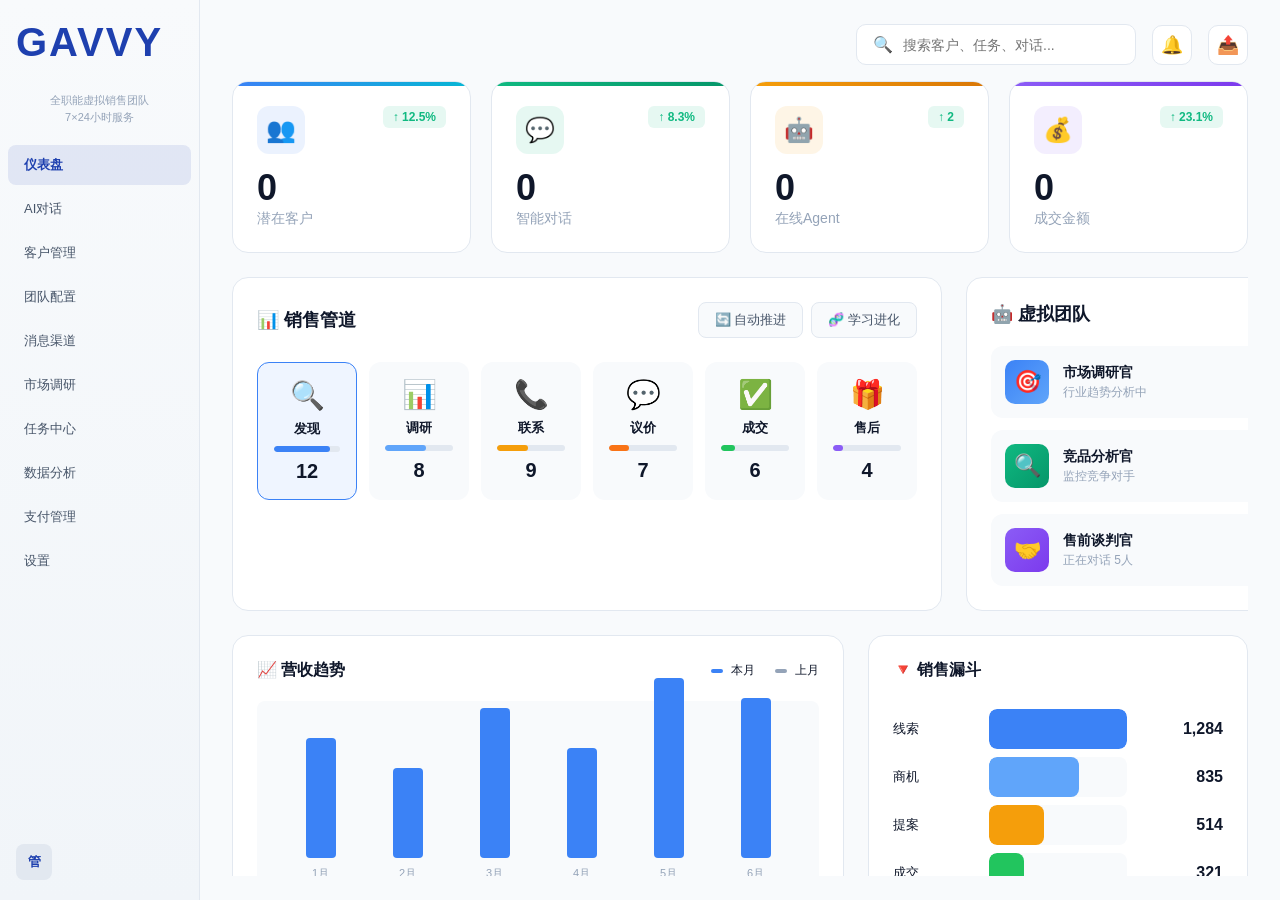
==== commit 8861f783: "v3.1.1: GitHub Actions CI + 测试修复 + 前端模态框函数" ====
--- a/src/gavvy_salesmaster/core/web/index.html
+++ b/src/gavvy_salesmaster/core/web/index.html
@@ -2,2507 +2,1971 @@
 <html lang="zh-CN">
 <head>
     <meta charset="UTF-8">
-    <meta name="viewport" content="width=device-width, initial-scale=1.0, maximum-scale=1.0, user-scalable=no, viewport-fit=cover">
-    <meta name="theme-color" content="#1d1d1f">
-    <meta name="apple-mobile-web-app-capable" content="yes">
-    <meta name="apple-mobile-web-app-status-bar-style" content="black-translucent">
-    <title>gavvy - 销售宗师智能体 · 全职能虚拟销售团队</title>
-    <link rel="stylesheet" href="styles.css">
-    <!-- 本地字体后备 — 优先系统字体，不再依赖Google Fonts CDN -->
+    <meta name="viewport" content="width=device-width, initial-scale=1.0">
+    <title>Gavvy销售 - 全职能虚拟销售团队</title>
+    <style>
+:root {
+    --accent-primary: #0f172a;
+    --accent-secondary: #1e40af;
+    --accent-blue: #3b82f6;
+    --accent-cyan: #06b6d4;
+    --accent-green: #10b981;
+    --accent-amber: #f59e0b;
+    --accent-red: #ef4444;
+    --accent-purple: #8b5cf6;
+    --bg-primary: #f8fafc;
+    --bg-secondary: #ffffff;
+    --bg-dark: #0f172a;
+    --text-primary: #0f172a;
+    --text-secondary: #475569;
+    --text-muted: #94a3b8;
+    --border-color: #e2e8f0;
+}
+
+* { margin: 0; padding: 0; box-sizing: border-box; }
+
+body {
+    font-family: 'Inter', -apple-system, BlinkMacSystemFont, 'Segoe UI', sans-serif;
+    background: var(--bg-primary);
+    color: var(--text-primary);
+    min-height: 100vh;
+    -webkit-font-smoothing: antialiased;
+}
+
+.app { display: flex; height: 100vh; overflow: hidden; }
+
+.sidebar {
+    width: 200px;
+    background: linear-gradient(180deg, #f8fafc 0%, #f1f5f9 100%);
+    border-right: 1px solid #e2e8f0;
+    display: flex;
+    flex-direction: column;
+    padding: 20px 0;
+    position: fixed;
+    height: 100vh;
+    z-index: 100;
+}
+
+.sidebar-logo {
+    width: auto;
+    height: 44px;
+    display: flex;
+    align-items: center;
+    justify-content: flex-start;
+    font-size: 40px;
+    font-weight: 800;
+    color: #1e40af;
+    letter-spacing: 2px;
+    margin-bottom: 28px;
+    padding-left: 16px;
+}
+
+.sidebar-subtitle {
+    font-size: 11px;
+    color: #94a3b8;
+    text-align: center;
+    line-height: 1.5;
+    margin-bottom: 20px;
+    padding: 0 12px;
+}
+
+.sidebar-nav {
+    display: flex;
+    flex-direction: column;
+    gap: 4px;
+    flex: 1;
+    overflow-y: auto;
+    max-height: calc(100vh - 160px);
+    padding: 0 8px;
+}
+
+.nav-btn {
+    width: 100%;
+    height: 40px;
+    display: flex;
+    align-items: center;
+    justify-content: flex-start;
+    padding: 0 16px;
+    background: transparent;
+    border: none;
+    border-radius: 8px;
+    color: #475569;
+    font-size: 13px;
+    cursor: pointer;
+    transition: all 0.2s ease;
+    position: relative;
+    gap: 10px;
+}
+
+.nav-btn:hover { background: rgba(30, 64, 175, 0.06); color: #1e40af; }
+.nav-btn.active { background: rgba(30, 64, 175, 0.1); color: #1e40af; font-weight: 600; }
+
+.nav-group { position: relative; }
+
+.nav-group-btn {
+    width: 100%;
+    height: 40px;
+    display: flex;
+    align-items: center;
+    justify-content: flex-start;
+    padding: 0 16px;
+    background: transparent;
+    border: none;
+    border-radius: 8px;
+    color: #475569;
+    font-size: 13px;
+    cursor: pointer;
+    transition: all 0.2s ease;
+    gap: 10px;
+}
+
+.nav-group-btn:hover { background: rgba(30, 64, 175, 0.06); color: #1e40af; }
+.nav-group-btn.active { background: rgba(30, 64, 175, 0.1); color: #1e40af; font-weight: 600; }
+
+.nav-group-expand {
+    background: #f1f5f9;
+    border-radius: 8px;
+    overflow: hidden;
+    max-height: 0;
+    transition: max-height 0.3s ease;
+}
+
+.nav-group-expand.active { max-height: 300px; }
+
+.nav-expand-item {
+    display: flex;
+    align-items: center;
+    gap: 10px;
+    padding: 10px 16px 10px 40px;
+    font-size: 12px;
+    color: #64748b;
+    cursor: pointer;
+    transition: all 0.15s ease;
+}
+
+.nav-expand-item:hover { background: rgba(30, 64, 175, 0.06); color: #1e40af; }
+.nav-expand-item.active { background: rgba(30, 64, 175, 0.1); color: #1e40af; font-weight: 600; }
+
+.sidebar-footer { margin-top: auto; }
+
+.sidebar-user {
+    width: 36px;
+    height: 36px;
+    border-radius: 8px;
+    display: flex;
+    align-items: center;
+    justify-content: center;
+    font-weight: 600;
+    color: #1e40af;
+    font-size: 13px;
+    cursor: pointer;
+    margin-left: 16px;
+    background: #e2e8f0;
+}
+
+.main { flex: 1; margin-left: 200px; padding: 24px 32px; overflow: hidden; display: flex; flex-direction: column; }
+
+.topbar { display: flex; justify-content: space-between; align-items: center; margin-bottom: 16px; flex-shrink: 0; }
+.topbar-left h1 { font-size: 24px; font-weight: 700; margin-bottom: 4px; }
+.topbar-left p { font-size: 14px; color: var(--text-muted); }
+.topbar-right { display: flex; align-items: center; gap: 16px; }
+
+.search-input {
+    display: flex;
+    align-items: center;
+    gap: 10px;
+    padding: 10px 16px;
+    background: white;
+    border: 1px solid var(--border-color);
+    border-radius: 10px;
+    width: 280px;
+}
+
+.search-input input { flex: 1; border: none; outline: none; font-size: 14px; background: transparent; }
+
+.topbar-btn {
+    width: 40px;
+    height: 40px;
+    display: flex;
+    align-items: center;
+    justify-content: center;
+    background: white;
+    border: 1px solid var(--border-color);
+    border-radius: 10px;
+    font-size: 18px;
+    cursor: pointer;
+    transition: all 0.2s ease;
+}
+
+.topbar-btn:hover { background: var(--bg-primary); }
+
+.page { display: none; animation: fadeIn 0.3s ease; }
+.page.active { display: flex; flex-direction: column; flex: 1; min-height: 0; overflow: hidden; }
+@keyframes fadeIn { from { opacity: 0; transform: translateY(10px); } to { opacity: 1; transform: translateY(0); } }
+
+.kpi-grid { display: grid; grid-template-columns: repeat(4, 1fr); gap: 20px; margin-bottom: 24px; }
+
+.kpi-card {
+    background: white;
+    border-radius: 16px;
+    padding: 24px;
+    position: relative;
+    overflow: hidden;
+    border: 1px solid var(--border-color);
+}
+
+.kpi-card::before { content: ''; position: absolute; top: 0; left: 0; right: 0; height: 4px; }
+.kpi-card.blue::before { background: linear-gradient(90deg, var(--accent-blue), var(--accent-cyan)); }
+.kpi-card.green::before { background: linear-gradient(90deg, var(--accent-green), #059669); }
+.kpi-card.amber::before { background: linear-gradient(90deg, var(--accent-amber), #d97706); }
+.kpi-card.purple::before { background: linear-gradient(90deg, var(--accent-purple), #7c3aed); }
+
+.kpi-header { display: flex; justify-content: space-between; align-items: flex-start; margin-bottom: 16px; }
+
+.kpi-icon {
+    width: 48px;
+    height: 48px;
+    border-radius: 12px;
+    display: flex;
+    align-items: center;
+    justify-content: center;
+    font-size: 24px;
+}
+
+.kpi-icon.blue { background: rgba(59, 130, 246, 0.1); }
+.kpi-icon.green { background: rgba(16, 185, 129, 0.1); }
+.kpi-icon.amber { background: rgba(245, 158, 11, 0.1); }
+.kpi-icon.purple { background: rgba(139, 92, 246, 0.1); }
+
+.kpi-trend {
+    display: flex;
+    align-items: center;
+    gap: 4px;
+    font-size: 12px;
+    font-weight: 600;
+    padding: 4px 10px;
+    border-radius: 6px;
+}
+
+.kpi-trend.up { background: rgba(16, 185, 129, 0.1); color: var(--accent-green); }
+.kpi-trend.down { background: rgba(239, 68, 68, 0.1); color: var(--accent-red); }
+
+.kpi-value { font-size: 36px; font-weight: 700; line-height: 1; margin-bottom: 4px; font-variant-numeric: tabular-nums; }
+.kpi-label { font-size: 14px; color: var(--text-muted); }
+
+.two-col { display: grid; grid-template-columns: 1fr 380px; gap: 24px; margin-bottom: 24px; }
+.three-col { display: grid; grid-template-columns: repeat(3, 1fr); gap: 24px; }
+.four-col { display: grid; grid-template-columns: repeat(4, 1fr); gap: 20px; }
+
+.pipeline-card { background: white; border-radius: 16px; padding: 24px; border: 1px solid var(--border-color); }
+.pipeline-header { display: flex; justify-content: space-between; align-items: center; margin-bottom: 24px; }
+.pipeline-header h2 { font-size: 18px; font-weight: 600; }
+.pipeline-actions { display: flex; gap: 8px; }
+
+.pipeline-btn {
+    padding: 8px 16px;
+    background: var(--bg-primary);
+    border: 1px solid var(--border-color);
+    border-radius: 8px;
+    font-size: 13px;
+    font-weight: 500;
+    cursor: pointer;
+    transition: all 0.2s ease;
+    color: var(--text-secondary);
+}
+
+.pipeline-btn:hover { background: white; border-color: var(--accent-blue); color: var(--accent-blue); }
+
+.pipeline-stages { display: flex; gap: 12px; overflow-x: auto; }
+
+.pipeline-stage {
+    flex: 1;
+    min-width: 100px;
+    background: var(--bg-primary);
+    border-radius: 12px;
+    padding: 16px;
+    text-align: center;
+    cursor: pointer;
+    transition: all 0.2s ease;
+}
+
+.pipeline-stage:hover { transform: translateY(-2px); }
+.pipeline-stage.active { background: rgba(59, 130, 246, 0.08); border: 1px solid var(--accent-blue); }
+
+.stage-emoji { font-size: 28px; margin-bottom: 8px; }
+.stage-name { font-size: 13px; font-weight: 600; margin-bottom: 8px; }
+.stage-bar { height: 6px; background: var(--border-color); border-radius: 3px; margin-bottom: 8px; overflow: hidden; }
+.stage-bar-fill { height: 100%; border-radius: 3px; }
+.stage-count { font-size: 20px; font-weight: 700; }
+
+.team-card { background: white; border-radius: 16px; padding: 24px; border: 1px solid var(--border-color); }
+.team-header { display: flex; justify-content: space-between; align-items: center; margin-bottom: 20px; }
+.team-header h2 { font-size: 18px; font-weight: 600; }
+.team-status { display: flex; align-items: center; gap: 6px; font-size: 13px; color: var(--accent-green); font-weight: 500; }
+
+.status-dot {
+    width: 8px;
+    height: 8px;
+    background: var(--accent-green);
+    border-radius: 50%;
+    animation: pulse 2s infinite;
+}
+
+@keyframes pulse { 0%, 100% { opacity: 1; } 50% { opacity: 0.5; } }
+
+.team-list { display: flex; flex-direction: column; gap: 12px; }
+
+.team-member {
+    display: flex;
+    align-items: center;
+    gap: 14px;
+    padding: 14px;
+    background: var(--bg-primary);
+    border-radius: 12px;
+    transition: all 0.2s ease;
+    cursor: pointer;
+}
+
+.team-member:hover { background: var(--bg-secondary); }
+
+.team-avatar {
+    width: 44px;
+    height: 44px;
+    border-radius: 10px;
+    display: flex;
+    align-items: center;
+    justify-content: center;
+    font-size: 22px;
+    flex-shrink: 0;
+}
+
+.team-info { flex: 1; }
+.team-name { font-size: 14px; font-weight: 600; margin-bottom: 2px; }
+.team-task { font-size: 12px; color: var(--text-muted); }
+
+.team-indicator { width: 8px; height: 8px; border-radius: 50%; flex-shrink: 0; }
+.team-indicator.online { background: var(--accent-green); }
+.team-indicator.busy { background: var(--accent-amber); animation: pulse 1.5s infinite; }
+.team-indicator.offline { background: var(--text-muted); }
+
+.activity-card { background: white; border-radius: 16px; padding: 24px; border: 1px solid var(--border-color); }
+.activity-header { display: flex; justify-content: space-between; align-items: center; margin-bottom: 20px; }
+.activity-header h2 { font-size: 18px; font-weight: 600; }
+.activity-list { display: flex; flex-direction: column; gap: 12px; }
+
+.activity-item {
+    display: flex;
+    align-items: flex-start;
+    gap: 12px;
+    padding: 12px;
+    background: var(--bg-primary);
+    border-radius: 10px;
+    transition: all 0.2s ease;
+    cursor: pointer;
+}
+
+.activity-item:hover { background: var(--bg-secondary); }
+
+.activity-icon {
+    width: 36px;
+    height: 36px;
+    border-radius: 8px;
+    display: flex;
+    align-items: center;
+    justify-content: center;
+    font-size: 16px;
+    flex-shrink: 0;
+}
+
+.activity-icon.success { background: rgba(16, 185, 129, 0.12); }
+.activity-icon.warning { background: rgba(245, 158, 11, 0.12); }
+.activity-icon.info { background: rgba(59, 130, 246, 0.12); }
+
+.activity-content { flex: 1; }
+.activity-text { font-size: 13px; margin-bottom: 4px; line-height: 1.4; }
+.activity-text strong { color: var(--accent-green); }
+.activity-time { font-size: 11px; color: var(--text-muted); }
+
+.quick-card { background: white; border-radius: 16px; padding: 24px; border: 1px solid var(--border-color); }
+.quick-header { margin-bottom: 16px; }
+.quick-header h2 { font-size: 16px; font-weight: 600; }
+.quick-grid { display: grid; grid-template-columns: repeat(2, 1fr); gap: 10px; }
+
+.quick-btn {
+    display: flex;
+    align-items: center;
+    gap: 10px;
+    padding: 14px;
+    background: var(--bg-primary);
+    border: 1px solid var(--border-color);
+    border-radius: 10px;
+    cursor: pointer;
+    transition: all 0.2s ease;
+}
+
+.quick-btn:hover { background: var(--bg-secondary); border-color: var(--accent-blue); }
+.quick-btn-icon { font-size: 20px; }
+.quick-btn-text { font-size: 13px; font-weight: 500; color: var(--text-primary); }
+
+.memory-card { background: white; border-radius: 16px; padding: 24px; border: 1px solid var(--border-color); }
+.memory-header { display: flex; justify-content: space-between; align-items: center; margin-bottom: 20px; }
+.memory-header h2 { font-size: 16px; font-weight: 600; }
+.memory-grid { display: grid; grid-template-columns: repeat(6, 1fr); gap: 12px; }
+
+.memory-item {
+    text-align: center;
+    padding: 16px 8px;
+    background: var(--bg-primary);
+    border-radius: 10px;
+    cursor: pointer;
+    transition: all 0.2s ease;
+}
+
+.memory-item:hover { background: var(--bg-secondary); }
+.memory-num { font-size: 24px; font-weight: 700; color: var(--accent-blue); margin-bottom: 4px; }
+.memory-label { font-size: 11px; color: var(--text-muted); }
+
+.page-header { display: flex; justify-content: space-between; align-items: center; margin-bottom: 24px; }
+.page-title { font-size: 20px; font-weight: 600; }
+.page-actions { display: flex; gap: 12px; }
+
+.btn-primary {
+    padding: 10px 20px;
+    background: var(--accent-blue);
+    color: white;
+    border: none;
+    border-radius: 8px;
+    font-size: 14px;
+    font-weight: 500;
+    cursor: pointer;
+    transition: all 0.2s ease;
+}
+
+.btn-primary:hover { background: var(--accent-secondary); }
+
+.btn-secondary {
+    padding: 10px 20px;
+    background: white;
+    color: var(--text-secondary);
+    border: 1px solid var(--border-color);
+    border-radius: 8px;
+    font-size: 14px;
+    font-weight: 500;
+    cursor: pointer;
+    transition: all 0.2s ease;
+}
+
+.btn-secondary:hover { background: var(--bg-primary); border-color: var(--accent-blue); color: var(--accent-blue); }
+
+.empty-state {
+    display: flex;
+    flex-direction: column;
+    align-items: center;
+    justify-content: center;
+    padding: 80px 40px;
+    background: white;
+    border-radius: 16px;
+    border: 1px solid var(--border-color);
+    text-align: center;
+}
+
+.empty-icon { font-size: 64px; margin-bottom: 24px; opacity: 0.5; }
+.empty-title { font-size: 18px; font-weight: 600; margin-bottom: 8px; }
+.empty-desc { font-size: 14px; color: var(--text-muted); margin-bottom: 24px; }
+
+.list-card { background: white; border-radius: 16px; border: 1px solid var(--border-color); overflow: hidden; }
+.list-header { display: flex; justify-content: space-between; align-items: center; padding: 20px 24px; border-bottom: 1px solid var(--border-color); }
+.list-header h3 { font-size: 16px; font-weight: 600; }
+.list-filters { display: flex; gap: 12px; }
+
+.filter-btn {
+    padding: 6px 12px;
+    background: var(--bg-primary);
+    border: 1px solid var(--border-color);
+    border-radius: 6px;
+    font-size: 12px;
+    cursor: pointer;
+    transition: all 0.2s ease;
+}
+
+.filter-btn.active { background: var(--accent-blue); color: white; border-color: var(--accent-blue); }
+.list-body { padding: 24px; }
+
+.table-row {
+    display: grid;
+    gap: 16px;
+    padding: 14px 16px;
+    background: var(--bg-primary);
+    border-radius: 8px;
+    align-items: center;
+    font-size: 13px;
+}
+
+.table-row-5 { grid-template-columns: 2fr 1fr 1fr 1fr 1fr; }
+.table-row-4 { grid-template-columns: 2fr 1fr 1fr 1fr; }
+.table-row-3 { grid-template-columns: 2fr 1fr 1fr; }
+.table-header { font-weight: 600; color: var(--text-muted); font-size: 12px; background: transparent !important; }
+
+.tag {
+    padding: 4px 10px;
+    background: var(--bg-primary);
+    border-radius: 4px;
+    font-size: 11px;
+    color: var(--text-secondary);
+}
+
+.tag.primary { background: rgba(59, 130, 246, 0.1); color: var(--accent-blue); }
+.tag.success { background: rgba(16, 185, 129, 0.1); color: var(--accent-green); }
+.tag.warning { background: rgba(245, 158, 11, 0.1); color: var(--accent-amber); }
+.tag.danger { background: rgba(239, 68, 68, 0.1); color: var(--accent-red); }
+
+.chat-layout { display: grid; grid-template-columns: 300px 1fr 350px; gap: 20px; flex: 1; min-height: 0; overflow: hidden; }
+
+.chat-sidebar { background: white; border-radius: 16px; border: 1px solid var(--border-color); display: flex; flex-direction: column; min-height: 0; }
+.chat-sidebar-header { padding: 16px; border-bottom: 1px solid var(--border-color); }
+.chat-sidebar-header h3 { font-size: 14px; font-weight: 600; }
+.chat-conversations { flex: 1; overflow-y: auto; padding: 12px; }
+
+.conversation-item {
+    padding: 12px;
+    border-radius: 8px;
+    cursor: pointer;
+    transition: all 0.2s ease;
+    margin-bottom: 8px;
+}
+
+.conversation-item:hover { background: var(--bg-primary); }
+.conversation-item.active { background: rgba(59, 130, 246, 0.1); }
+.conversation-title { font-size: 13px; font-weight: 600; margin-bottom: 4px; }
+.conversation-meta { margin-bottom: 4px; }
+.conversation-preview { font-size: 11px; color: var(--text-muted); }
+
+.chat-main { background: white; border-radius: 16px; border: 1px solid var(--border-color); display: flex; flex-direction: column; overflow: hidden; min-height: 0; }
+.chat-header { padding: 16px 20px; border-bottom: 1px solid var(--border-color); display: flex; justify-content: space-between; align-items: center; }
+.chat-header h3 { font-size: 15px; font-weight: 600; }
+.chat-messages { flex: 1; padding: 20px; overflow-y: auto; display: flex; flex-direction: column; gap: 16px; min-height: 0; }
+.chat-input-area { padding: 16px 20px; border-top: 1px solid var(--border-color); }
+.chat-input-box { display: flex; gap: 12px; }
+
+.chat-input {
+    flex: 1;
+    padding: 12px 16px;
+    background: var(--bg-primary);
+    border: 1px solid var(--border-color);
+    border-radius: 10px;
+    font-size: 14px;
+    outline: none;
+}
+
+.chat-input:focus { border-color: var(--accent-blue); }
+
+.chat-send-btn {
+    padding: 12px 24px;
+    background: var(--accent-blue);
+    color: white;
+    border: none;
+    border-radius: 10px;
+    font-size: 14px;
+    font-weight: 500;
+    cursor: pointer;
+}
+
+.chat-panel { background: white; border-radius: 16px; border: 1px solid var(--border-color); padding: 20px; display: flex; flex-direction: column; min-height: 0; } overflow-y: auto; }
+.panel-section { margin-bottom: 24px; flex-shrink: 0; }
+.panel-section:last-child { margin-bottom: 0; }
+.panel-section h4 { font-size: 13px; font-weight: 600; color: var(--text-secondary); margin-bottom: 12px; }
+
+.settings-layout { display: grid; grid-template-columns: 220px 1fr; gap: 24px; }
+
+.settings-nav { background: white; border-radius: 16px; padding: 16px; border: 1px solid var(--border-color); height: fit-content; }
+
+.settings-nav-item {
+    display: flex;
+    align-items: center;
+    gap: 10px;
+    padding: 10px 14px;
+    border-radius: 8px;
+    cursor: pointer;
+    font-size: 13px;
+    color: var(--text-secondary);
+    transition: all 0.2s ease;
+}
+
+.settings-nav-item:hover { background: var(--bg-primary); }
+.settings-nav-item.active { background: rgba(59, 130, 246, 0.1); color: var(--accent-blue); }
+
+.settings-content { background: white; border-radius: 16px; padding: 24px; border: 1px solid var(--border-color); }
+.settings-section { margin-bottom: 32px; }
+.settings-section:last-child { margin-bottom: 0; }
+.settings-section h3 { font-size: 15px; font-weight: 600; margin-bottom: 16px; padding-bottom: 12px; border-bottom: 1px solid var(--border-color); }
+
+.form-group { margin-bottom: 16px; }
+.form-label { display: block; font-size: 13px; font-weight: 500; margin-bottom: 6px; color: var(--text-primary); }
+.form-input { width: 100%; padding: 10px 14px; background: var(--bg-primary); border: 1px solid var(--border-color); border-radius: 8px; font-size: 14px; outline: none; }
+.form-input:focus { border-color: var(--accent-blue); }
+
+.toast-container { position: fixed; top: 24px; right: 24px; z-index: 1000; display: flex; flex-direction: column; gap: 8px; }
+
+.toast {
+    padding: 14px 20px;
+    background: white;
+    border-radius: 12px;
+    box-shadow: 0 10px 40px rgba(0,0,0,0.15);
+    display: flex;
+    align-items: center;
+    gap: 12px;
+    font-size: 14px;
+    font-weight: 500;
+    animation: slideIn 0.3s ease;
+    border-left: 4px solid;
+}
+
+.toast.success { border-color: var(--accent-green); color: var(--accent-green); }
+.toast.error { border-color: var(--accent-red); color: var(--accent-red); }
+.toast.info { border-color: var(--accent-blue); color: var(--accent-blue); }
+.toast.warning { border-color: var(--accent-amber); color: var(--accent-amber); }
+
+@keyframes slideIn { from { opacity: 0; transform: translateX(100px); } to { opacity: 1; transform: translateX(0); } }
+
+.opportunity-board { display: grid; grid-template-columns: repeat(4, 1fr); gap: 20px; }
+.opportunity-column { background: white; border-radius: 16px; padding: 20px; border: 1px solid var(--border-color); }
+.opportunity-column-header { display: flex; justify-content: space-between; align-items: center; margin-bottom: 16px; }
+.opportunity-column-title { font-weight: 600; }
+.opportunity-count { background: var(--bg-primary); padding: 4px 10px; border-radius: 20px; font-size: 12px; }
+.opportunity-card { padding: 16px; background: var(--bg-primary); border-radius: 12px; margin-bottom: 12px; cursor: pointer; transition: all 0.2s; }
+.opportunity-card:hover { background: var(--bg-secondary); transform: translateY(-2px); }
+.opportunity-name { font-weight: 600; margin-bottom: 4px; }
+.opportunity-value { color: var(--accent-green); font-weight: 600; }
+.opportunity-company { font-size: 12px; color: var(--text-muted); }
+
+.contract-status { padding: 4px 10px; border-radius: 4px; font-size: 11px; font-weight: 500; }
+.contract-status.pending { background: rgba(245, 158, 11, 0.1); color: var(--accent-amber); }
+.contract-status.active { background: rgba(59, 130, 246, 0.1); color: var(--accent-blue); }
+.contract-status.completed { background: rgba(16, 185, 129, 0.1); color: var(--accent-green); }
+
+.quote-card { background: white; border-radius: 16px; padding: 20px; border: 1px solid var(--border-color); margin-bottom: 16px; }
+.quote-header { display: flex; justify-content: space-between; align-items: flex-start; margin-bottom: 16px; }
+.quote-title { font-weight: 600; }
+.quote-price { font-size: 24px; font-weight: 700; color: var(--accent-green); }
+.quote-info { display: flex; gap: 24px; font-size: 13px; color: var(--text-secondary); }
+
+.workflow-designer { background: white; border-radius: 16px; padding: 24px; border: 1px solid var(--border-color); }
+.workflow-toolbar { display: flex; gap: 12px; padding: 16px; background: var(--bg-primary); border-radius: 8px; margin-bottom: 20px; }
+.workflow-node-palette { display: flex; gap: 12px; }
+.workflow-node-item { padding: 10px 16px; background: white; border: 1px solid var(--border-color); border-radius: 8px; cursor: pointer; font-size: 13px; }
+.workflow-node-item:hover { background: var(--accent-blue); color: white; }
+
+.workflow-canvas {
+    background: white;
+    border-radius: 16px;
+    border: 1px solid var(--border-color);
+    padding: 24px;
+    min-height: 400px;
+}
+
+.workflow-node {
+    display: inline-flex;
+    flex-direction: column;
+    align-items: center;
+    padding: 16px 24px;
+    background: var(--bg-primary);
+    border: 2px solid var(--border-color);
+    border-radius: 12px;
+    cursor: pointer;
+    transition: all 0.2s ease;
+    min-width: 120px;
+}
+
+.workflow-node:hover { border-color: var(--accent-blue); transform: translateY(-2px); }
+.workflow-node.active { border-color: var(--accent-blue); background: rgba(59, 130, 246, 0.05); }
+.workflow-node-icon { font-size: 28px; margin-bottom: 8px; }
+.workflow-node-name { font-size: 13px; font-weight: 600; }
+.workflow-node-agent { font-size: 11px; color: var(--text-muted); margin-top: 4px; }
+
+.workflow-connectors {
+    display: flex;
+    justify-content: center;
+    padding: 20px 0;
+    color: var(--text-muted);
+    font-size: 24px;
+}
+
+.channel-grid { display: grid; grid-template-columns: repeat(3, 1fr); gap: 20px; }
+.channel-card-large { background: white; border-radius: 16px; padding: 24px; border: 1px solid var(--border-color); cursor: pointer; transition: all 0.2s; }
+.channel-card-large:hover { box-shadow: 0 4px 12px rgba(0,0,0,0.08); }
+.channel-icon-large { width: 64px; height: 64px; border-radius: 16px; display: flex; align-items: center; justify-content: center; font-size: 32px; margin-bottom: 16px; }
+.channel-name-lg { font-weight: 600; margin-bottom: 4px; }
+.channel-desc { font-size: 12px; color: var(--text-muted); }
+
+.task-tabs { display: flex; gap: 8px; margin-bottom: 20px; }
+.task-tab { padding: 10px 20px; background: white; border: 1px solid var(--border-color); border-radius: 8px; cursor: pointer; font-size: 14px; }
+.task-tab.active { background: var(--accent-blue); color: white; border-color: var(--accent-blue); }
+.task-card { background: white; border-radius: 12px; padding: 16px; border: 1px solid var(--border-color); margin-bottom: 12px; }
+.task-title { font-weight: 600; margin-bottom: 8px; }
+.task-meta { display: flex; gap: 16px; font-size: 12px; color: var(--text-muted); }
+.task-priority { padding: 2px 8px; border-radius: 4px; font-size: 11px; }
+.task-priority.high { background: rgba(239, 68, 68, 0.1); color: var(--accent-red); }
+.task-priority.medium { background: rgba(245, 158, 11, 0.1); color: var(--accent-amber); }
+.task-priority.low { background: rgba(16, 185, 129, 0.1); color: var(--accent-green); }
+
+.call-card { background: white; border-radius: 12px; padding: 16px; border: 1px solid var(--border-color); margin-bottom: 12px; }
+.call-header { display: flex; justify-content: space-between; align-items: center; margin-bottom: 8px; }
+.call-number { font-weight: 600; }
+.call-duration { font-size: 12px; color: var(--text-muted); }
+.call-time { font-size: 12px; color: var(--text-muted); }
+.call-actions { display: flex; gap: 8px; }
+.call-btn { padding: 8px 12px; background: var(--bg-primary); border: none; border-radius: 6px; cursor: pointer; font-size: 12px; }
+.call-btn:hover { background: var(--accent-blue); color: white; }
+
+.funnel-container { display: flex; flex-direction: column; gap: 8px; }
+.funnel-stage { display: flex; align-items: center; gap: 16px; }
+.funnel-bar { flex: 1; height: 40px; background: var(--bg-primary); border-radius: 8px; overflow: hidden; }
+.funnel-fill { height: 100%; border-radius: 8px; }
+.funnel-label { width: 80px; font-size: 13px; font-weight: 500; }
+.funnel-value { width: 80px; text-align: right; font-weight: 600; }
+
+.chart-container { background: white; border-radius: 16px; padding: 24px; border: 1px solid var(--border-color); }
+.chart-header { display: flex; justify-content: space-between; align-items: center; margin-bottom: 20px; }
+.chart-title { font-weight: 600; }
+.chart-legend { display: flex; gap: 20px; }
+
+.risk-card { background: white; border-radius: 16px; padding: 20px; border: 1px solid var(--border-color); }
+.risk-item { display: flex; justify-content: space-between; align-items: center; padding: 12px; background: var(--bg-primary); border-radius: 8px; margin-bottom: 8px; }
+.risk-severity { padding: 4px 10px; border-radius: 4px; font-size: 11px; font-weight: 500; }
+.risk-severity.high { background: rgba(239, 68, 68, 0.1); color: var(--accent-red); }
+.risk-severity.medium { background: rgba(245, 158, 11, 0.1); color: var(--accent-amber); }
+.risk-severity.low { background: rgba(16, 185, 129, 0.1); color: var(--accent-green); }
+
+.script-grid { display: grid; grid-template-columns: repeat(2, 1fr); gap: 20px; }
+
+.script-card { background: white; border-radius: 16px; padding: 20px; border: 1px solid var(--border-color); }
+.script-header { display: flex; justify-content: space-between; align-items: flex-start; margin-bottom: 12px; }
+.script-title { font-size: 15px; font-weight: 600; margin-bottom: 4px; }
+.script-scene { font-size: 12px; color: var(--text-muted); }
+.script-content { font-size: 13px; color: var(--text-secondary); line-height: 1.6; padding: 12px; background: var(--bg-primary); border-radius: 8px; }
+.script-tags { display: flex; gap: 6px; margin-top: 12px; flex-wrap: wrap; }
+
+.permission-card { background: white; border-radius: 16px; padding: 24px; border: 1px solid var(--border-color); margin-bottom: 20px; }
+.role-item { display: flex; justify-content: space-between; align-items: center; padding: 14px; background: var(--bg-primary); border-radius: 8px; margin-bottom: 10px; }
+.role-item:last-child { margin-bottom: 0; }
+.role-info h4 { font-size: 14px; font-weight: 600; margin-bottom: 2px; }
+.role-info p { font-size: 12px; color: var(--text-muted); }
+.role-actions { display: flex; gap: 8px; }
+
+.payment-channel { display: grid; grid-template-columns: repeat(2, 1fr); gap: 20px; margin-bottom: 24px; }
+
+.channel-card { background: white; border-radius: 16px; padding: 24px; border: 1px solid var(--border-color); }
+.channel-header { display: flex; align-items: center; gap: 12px; margin-bottom: 16px; }
+.channel-icon { width: 48px; height: 48px; border-radius: 10px; display: flex; align-items: center; justify-content: center; font-size: 24px; }
+.channel-name { font-size: 16px; font-weight: 600; }
+.channel-status { font-size: 12px; margin-top: 2px; }
+.channel-stats { display: grid; grid-template-columns: repeat(3, 1fr); gap: 12px; }
+.channel-stat { text-align: center; padding: 12px; background: var(--bg-primary); border-radius: 8px; }
+.channel-stat-value { font-size: 18px; font-weight: 700; color: var(--text-primary); }
+.channel-stat-label { font-size: 11px; color: var(--text-muted); }
+
+.api-card { background: white; border-radius: 16px; padding: 24px; border: 1px solid var(--border-color); margin-bottom: 20px; }
+.api-endpoint { display: flex; align-items: center; gap: 12px; padding: 14px; background: var(--bg-primary); border-radius: 8px; margin-bottom: 12px; }
+.api-method { padding: 4px 10px; border-radius: 4px; font-size: 11px; font-weight: 600; }
+.api-method.get { background: rgba(16, 185, 129, 0.1); color: var(--accent-green); }
+.api-method.post { background: rgba(59, 130, 246, 0.1); color: var(--accent-blue); }
+.api-path { font-size: 13px; font-family: monospace; color: var(--text-primary); flex: 1; }
+.api-stats { display: flex; gap: 24px; }
+.api-stat { font-size: 12px; color: var(--text-muted); }
+
+.customer-grid { display: grid; grid-template-columns: repeat(3, 1fr); gap: 20px; }
+
+.customer-card { background: white; border-radius: 16px; padding: 22px; border: 1px solid var(--border-color); }
+.customer-avatar { width: 52px; height: 52px; border-radius: 14px; display: flex; align-items: center; justify-content: center; font-size: 24px; margin-bottom: 14px; background: linear-gradient(135deg, var(--accent-blue), var(--accent-cyan)); }
+.customer-name { font-size: 16px; font-weight: 600; margin-bottom: 6px; }
+.customer-company { font-size: 12px; color: var(--text-muted); margin-bottom: 14px; }
+.customer-tags { display: flex; gap: 8px; flex-wrap: wrap; }
+
+.abilities-card { background: linear-gradient(135deg, #e0f2fe 0%, #f0f9ff 100%); border-radius: 16px; padding: 24px; border: 1px solid var(--border-color); }
+.abilities-header { margin-bottom: 20px; }
+.abilities-header h2 { font-size: 16px; font-weight: 600; }
+.abilities-grid { display: grid; grid-template-columns: repeat(2, 1fr); gap: 14px; }
+
+.ability-item {
+    padding: 16px;
+    background: white;
+    border-radius: 12px;
+    cursor: pointer;
+    transition: all 0.3s ease;
+    border: 1px solid transparent;
+}
+
+.ability-item:hover { 
+    border-color: rgba(59, 130, 246, 0.3);
+    transform: translateY(-2px);
+}
+.ability-icon { font-size: 28px; margin-bottom: 10px; }
+.ability-name { font-size: 14px; font-weight: 600; margin-bottom: 6px; }
+.ability-desc { font-size: 12px; color: var(--text-muted); }
+
+@media (max-width: 1200px) {
+    .kpi-grid { grid-template-columns: repeat(2, 1fr); }
+    .two-col { grid-template-columns: 1fr; }
+    .three-col { grid-template-columns: repeat(2, 1fr); }
+    .four-col { grid-template-columns: repeat(2, 1fr); }
+    .chat-layout { grid-template-columns: 1fr; }
+    .settings-layout { grid-template-columns: 1fr; }
+    .script-grid { grid-template-columns: 1fr; }
+    .payment-channel { grid-template-columns: 1fr; }
+    .opportunity-board { grid-template-columns: repeat(2, 1fr); }
+    .channel-grid { grid-template-columns: repeat(2, 1fr); }
+    .customer-grid { grid-template-columns: repeat(2, 1fr); }
+    .sidebar { width: 160px; }
+    .main { margin-left: 160px; }
+}
+
+@media (max-width: 768px) {
+    .sidebar { display: none; }
+    .main { margin-left: 0; padding: 16px; }
+    .kpi-grid { grid-template-columns: 1fr; }
+    .three-col { grid-template-columns: 1fr; }
+    .four-col { grid-template-columns: 1fr; }
+    .topbar { flex-direction: column; gap: 16px; align-items: flex-start; }
+    .search-input { width: 100%; }
+    .opportunity-board { grid-template-columns: 1fr; }
+    .channel-grid { grid-template-columns: 1fr; }
+    .customer-grid { grid-template-columns: 1fr; }
+    .memory-grid { grid-template-columns: repeat(3, 1fr); }
+}
+    </style>
 </head>
 <body>
-    <div class="app-wrapper">
-        <!-- 顶边栏：品牌 + 导航 + 搜索 + 通知 合并为一横行 -->
-        <header class="top-navbar">
-            <div class="top-nav-left">
-                <div class="brand">
-                    <div class="brand-icon">⚔️</div>
-                    <div class="brand-text">
-                        <h1>gavvy</h1>
-                        <span>智能体系统</span>
-                    </div>
-                </div>
-                <nav class="top-nav-items">
-                    <button class="top-nav-item active" data-view="dashboard" onclick="switchView('dashboard')">
-                        <span>仪表盘</span>
-                        <span class="nav-badge-sm">3</span>
-                    </button>
-                    <button class="top-nav-item" data-view="workspace" onclick="switchView('workspace')">
-                        <span>AI对话消息</span>
-                    </button>
-                    <button class="top-nav-item" data-view="customers" onclick="switchView('customers')">
-                        <span>客户</span>
-                        <span class="nav-badge-sm warning">12</span>
-                    </button>
-                    <button class="top-nav-item" data-view="analytics" onclick="switchView('analytics')">
-                        <span>分析</span>
-                    </button>
-                    <button class="top-nav-item" data-view="team" onclick="switchView('team')">
-                        <span>团队</span>
-                    </button>
-                    <button class="top-nav-item" data-view="abilities" onclick="switchView('abilities')">
-                        <span>能力</span>
-                    </button>
-                    <button class="top-nav-item" data-view="automation" onclick="switchView('automation')">
-                        <span>流程</span>
-                    </button>
-                    <button class="top-nav-item" data-view="memory" onclick="switchView('memory')">
-                        <span>记忆库</span>
-                    </button>
-                    <button class="top-nav-item" data-view="scripts" onclick="switchView('scripts')">
-                        <span>话术</span>
-                    </button>
-                    <button class="top-nav-item" data-view="knowledge" onclick="switchView('knowledge')">
-                        <span>知识库</span>
-                    </button>
-                    <button class="top-nav-item" data-view="permissions" onclick="switchView('permissions')">
-                        <span>权限</span>
-                    </button>
-                    <button class="top-nav-item" data-view="payments" onclick="switchView('payments')">
-                        <span>支付</span>
-                    </button>
-                    <button class="top-nav-item" data-view="leads" onclick="switchView('leads')">
-                        <span>线索池</span>
-                    </button>
-                    <button class="top-nav-item" data-view="kanban" onclick="switchView('kanban')">
-                        <span>销售看板</span>
-                    </button>
-                    <button class="top-nav-item" data-view="callcenter" onclick="switchView('callcenter')">
-                        <span>外呼中心</span>
-                    </button>
-                    <button class="top-nav-item" data-view="api" onclick="switchView('api')">
-                        <span>API</span>
-                    </button>
-                    <button class="top-nav-item" data-view="settings" onclick="switchView('settings')">
-                        <span>设置</span>
-                    </button>
-                </nav>
-            </div>
-            <div class="top-nav-right">
-                <div class="search-box">
-                    <span class="search-icon">🔍</span>
-                    <input type="text" placeholder="搜索客户、商品、对话...">
-                </div>
-                <button class="header-btn notification">
-                    <span>🔔</span>
-                    <span class="notification-dot"></span>
-                </button>
-                <button class="header-btn">
-                    <span>📤</span>
-                </button>
-                <div class="user-avatar">
-                    <span>管</span>
-                </div>
-            </div>
-        </header>
-
-        <main class="main-area">
-            <!-- 全局加载指示器 -->
-            <div id="global-loader" style="display:flex;align-items:center;justify-content:center;height:calc(100vh - 56px);flex-direction:column;gap:16px;">
-                <div style="width:36px;height:36px;border:3px solid #e2e8f0;border-top-color:#3b82f6;border-radius:50%;animation:spin 0.8s linear infinite;"></div>
-                <div style="font-size:13px;color:#94a3b8;">加载中...</div>
-            </div>
-            <style>@keyframes spin{to{transform:rotate(360deg)}}</style>
-            <!-- 登录页面 -->
-            <div id="login-page" style="display:none;position:fixed;top:0;left:0;right:0;bottom:0;background:#f8fafc;z-index:9999;display:none;align-items:center;justify-content:center;">
-                <div style="width:380px;padding:40px;background:white;border-radius:16px;box-shadow:0 4px 24px rgba(0,0,0,0.08);">
-                    <div style="text-align:center;margin-bottom:32px;">
-                        <div style="font-size:40px;margin-bottom:8px;">🧬</div>
-                        <h1 style="font-size:20px;color:#1e293b;margin:0;">销售宗师</h1>
-                        <p style="font-size:13px;color:#94a3b8;margin-top:6px;">登录您的账户</p>
-                    </div>
-                    <div id="login-form">
-                        <div style="margin-bottom:16px;">
-                            <label style="font-size:13px;color:#64748b;display:block;margin-bottom:6px;">用户名</label>
-                            <input id="login-username" type="text" placeholder="输入用户名" style="width:100%;padding:10px 14px;border:1px solid #e2e8f0;border-radius:8px;font-size:14px;outline:none;box-sizing:border-box;transition:border-color 0.2s;">
-                        </div>
-                        <div style="margin-bottom:20px;">
-                            <label style="font-size:13px;color:#64748b;display:block;margin-bottom:6px;">密码</label>
-                            <input id="login-password" type="password" placeholder="输入密码" style="width:100%;padding:10px 14px;border:1px solid #e2e8f0;border-radius:8px;font-size:14px;outline:none;box-sizing:border-box;transition:border-color 0.2s;">
-                        </div>
-                        <button onclick="submitLogin()" style="width:100%;padding:12px;background:#3b82f6;color:white;border:none;border-radius:8px;font-size:14px;font-weight:600;cursor:pointer;">登 录</button>
-                        <div style="margin-top:12px;text-align:center;">
-                            <button onclick="showRegisterForm()" style="background:none;border:none;color:#3b82f6;font-size:13px;cursor:pointer;">没有账户？注册</button>
-                        </div>
-                    </div>
-                    <div id="register-form" style="display:none;">
-                        <div style="margin-bottom:16px;">
-                            <label style="font-size:13px;color:#64748b;display:block;margin-bottom:6px;">用户名</label>
-                            <input id="reg-username" type="text" placeholder="至少2个字符" style="width:100%;padding:10px 14px;border:1px solid #e2e8f0;border-radius:8px;font-size:14px;outline:none;box-sizing:border-box;">
-                        </div>
-                        <div style="margin-bottom:16px;">
-                            <label style="font-size:13px;color:#64748b;display:block;margin-bottom:6px;">邮箱</label>
-                            <input id="reg-email" type="email" placeholder="your@email.com" style="width:100%;padding:10px 14px;border:1px solid #e2e8f0;border-radius:8px;font-size:14px;outline:none;box-sizing:border-box;">
-                        </div>
-                        <div style="margin-bottom:16px;">
-                            <label style="font-size:13px;color:#64748b;display:block;margin-bottom:6px;">密码</label>
-                            <input id="reg-password" type="password" placeholder="至少6位" style="width:100%;padding:10px 14px;border:1px solid #e2e8f0;border-radius:8px;font-size:14px;outline:none;box-sizing:border-box;">
-                        </div>
-                        <div style="margin-bottom:20px;">
-                            <label style="font-size:13px;color:#64748b;display:block;margin-bottom:6px;">显示名称</label>
-                            <input id="reg-displayname" type="text" placeholder="选填" style="width:100%;padding:10px 14px;border:1px solid #e2e8f0;border-radius:8px;font-size:14px;outline:none;box-sizing:border-box;">
-                        </div>
-                        <button onclick="submitRegister()" style="width:100%;padding:12px;background:#3b82f6;color:white;border:none;border-radius:8px;font-size:14px;font-weight:600;cursor:pointer;">注 册</button>
-                        <div style="margin-top:12px;text-align:center;">
-                            <button onclick="showLoginForm()" style="background:none;border:none;color:#3b82f6;font-size:13px;cursor:pointer;">已有账户？登录</button>
-                        </div>
-                    </div>
-                    <div id="login-message" style="margin-top:12px;font-size:12px;text-align:center;display:none;"></div>
-                </div>
-            </div>
-            <div class="content-area" style="display:none;">
-                <div id="dashboard" class="view active">
-                    <div class="stats-container">
-                        <div class="stats-row">
-                            <div class="stat-card primary">
-                                <div class="stat-header">
-                                    <div class="stat-icon-wrapper bg-gradient-1">
-                                        <span>👥</span>
+    <div class="app">
+        <aside class="sidebar">
+            <div class="sidebar-logo">GAVVY</div>
+            <div class="sidebar-subtitle">全职能虚拟销售团队<br>7×24小时服务</div>
+            <nav class="sidebar-nav">
+                <button class="nav-btn active" data-page="dashboard">仪表盘</button>
+                <button class="nav-btn" data-page="chat">AI对话</button>
+                
+                <div class="nav-group">
+                    <button class="nav-group-btn" id="crmBtn">客户管理</button>
+                    <div class="nav-group-expand" id="crmExpand">
+                        <div class="nav-expand-item" data-page="customers">客户列表</div>
+                        <div class="nav-expand-item" data-page="opportunity">商机管理</div>
+                        <div class="nav-expand-item" data-page="contract">合同管理</div>
+                        <div class="nav-expand-item" data-page="quotes">报价系统</div>
+                    </div>
+                </div>
+
+                <div class="nav-group">
+                    <button class="nav-group-btn" id="teamConfigBtn">团队配置</button>
+                    <div class="nav-group-expand" id="teamConfigExpand">
+                        <div class="nav-expand-item" data-page="team">虚拟团队</div>
+                        <div class="nav-expand-item" data-page="workflow">销售流程</div>
+                        <div class="nav-expand-item" data-page="script">话术训练</div>
+                        <div class="nav-expand-item" data-page="knowledge">知识库</div>
+                    </div>
+                </div>
+
+                <div class="nav-group">
+                    <button class="nav-group-btn" id="channelBtn">消息渠道</button>
+                    <div class="nav-group-expand" id="channelExpand">
+                        <div class="nav-expand-item" data-page="channels">渠道配置</div>
+                        <div class="nav-expand-item" data-page="calls">通话记录</div>
+                    </div>
+                </div>
+
+                <button class="nav-btn" data-page="research">市场调研</button>
+                <button class="nav-btn" data-page="tasks">任务中心</button>
+                <button class="nav-btn" data-page="analysis">数据分析</button>
+                <button class="nav-btn" data-page="payment">支付管理</button>
+                
+                <div class="nav-group">
+                    <button class="nav-group-btn" id="settingsBtn">设置</button>
+                    <div class="nav-group-expand" id="settingsExpand">
+                        <div class="nav-expand-item" data-page="settings">系统设置</div>
+                        <div class="nav-expand-item" data-page="rbac">权限管理</div>
+                        <div class="nav-expand-item" data-page="api">API管理</div>
+                    </div>
+                </div>
+            </nav>
+            <div class="sidebar-footer">
+                <div class="sidebar-user">管</div>
+            </div>
+        </aside>
+
+        <main class="main">
+            <div class="page active" id="page-dashboard">
+                <div class="topbar">
+                    <div class="topbar-left">
+                        <h1 style="font-size:20px;font-weight:600;"></h1>
+                        <p style="display:none;"></p>
+                    </div>
+                    <div class="topbar-right">
+                        <div class="search-input">
+                            <span>🔍</span>
+                            <input type="text" placeholder="搜索客户、任务、对话...">
+                        </div>
+                        <button class="topbar-btn">🔔</button>
+                        <button class="topbar-btn">📤</button>
+                    </div>
+                </div>
+
+                <div class="kpi-grid">
+                    <div class="kpi-card blue">
+                        <div class="kpi-header"><div class="kpi-icon blue">👥</div><div class="kpi-trend up">↑ 12.5%</div></div>
+                        <div class="kpi-value" data-target="1284">0</div>
+                        <div class="kpi-label">潜在客户</div>
+                    </div>
+                    <div class="kpi-card green">
+                        <div class="kpi-header"><div class="kpi-icon green">💬</div><div class="kpi-trend up">↑ 8.3%</div></div>
+                        <div class="kpi-value" data-target="2847">0</div>
+                        <div class="kpi-label">智能对话</div>
+                    </div>
+                    <div class="kpi-card amber">
+                        <div class="kpi-header"><div class="kpi-icon amber">🤖</div><div class="kpi-trend up">↑ 2</div></div>
+                        <div class="kpi-value" data-target="6">0</div>
+                        <div class="kpi-label">在线Agent</div>
+                    </div>
+                    <div class="kpi-card purple">
+                        <div class="kpi-header"><div class="kpi-icon purple">💰</div><div class="kpi-trend up">↑ 23.1%</div></div>
+                        <div class="kpi-value" data-target="85600" data-prefix="¥">0</div>
+                        <div class="kpi-label">成交金额</div>
+                    </div>
+                </div>
+
+                <div class="two-col">
+                    <div class="pipeline-card">
+                        <div class="pipeline-header">
+                            <h2>📊 销售管道</h2>
+                            <div class="pipeline-actions">
+                                <button class="pipeline-btn" onclick="showToast('自动推进已触发', 'success')">🔄 自动推进</button>
+                                <button class="pipeline-btn" onclick="showToast('学习进化已触发', 'success')">🧬 学习进化</button>
+                            </div>
+                        </div>
+                        <div class="pipeline-stages">
+                            <div class="pipeline-stage active"><div class="stage-emoji">🔍</div><div class="stage-name">发现</div><div class="stage-bar"><div class="stage-bar-fill" style="width:85%;background:#3b82f6;"></div></div><div class="stage-count">12</div></div>
+                            <div class="pipeline-stage"><div class="stage-emoji">📊</div><div class="stage-name">调研</div><div class="stage-bar"><div class="stage-bar-fill" style="width:60%;background:#60a5fa;"></div></div><div class="stage-count">8</div></div>
+                            <div class="pipeline-stage"><div class="stage-emoji">📞</div><div class="stage-name">联系</div><div class="stage-bar"><div class="stage-bar-fill" style="width:45%;background:#f59e0b;"></div></div><div class="stage-count">9</div></div>
+                            <div class="pipeline-stage"><div class="stage-emoji">💬</div><div class="stage-name">议价</div><div class="stage-bar"><div class="stage-bar-fill" style="width:30%;background:#f97316;"></div></div><div class="stage-count">7</div></div>
+                            <div class="pipeline-stage"><div class="stage-emoji">✅</div><div class="stage-name">成交</div><div class="stage-bar"><div class="stage-bar-fill" style="width:20%;background:#22c55e;"></div></div><div class="stage-count">6</div></div>
+                            <div class="pipeline-stage"><div class="stage-emoji">🎁</div><div class="stage-name">售后</div><div class="stage-bar"><div class="stage-bar-fill" style="width:15%;background:#8b5cf6;"></div></div><div class="stage-count">4</div></div>
+                        </div>
+                    </div>
+
+                    <div class="team-card">
+                        <div class="team-header">
+                            <h2>🤖 虚拟团队</h2>
+                            <div class="team-status"><span class="status-dot"></span>6人在线</div>
+                        </div>
+                        <div class="team-list">
+                            <div class="team-member" onclick="switchPage('team')">
+                                <div class="team-avatar" style="background:linear-gradient(135deg,#3b82f6,#60a5fa);">🎯</div>
+                                <div class="team-info"><div class="team-name">市场调研官</div><div class="team-task">行业趋势分析中</div></div>
+                                <div class="team-indicator online"></div>
+                            </div>
+                            <div class="team-member" onclick="switchPage('team')">
+                                <div class="team-avatar" style="background:linear-gradient(135deg,#10b981,#059669);">🔍</div>
+                                <div class="team-info"><div class="team-name">竞品分析官</div><div class="team-task">监控竞争对手</div></div>
+                                <div class="team-indicator online"></div>
+                            </div>
+                            <div class="team-member" onclick="switchPage('team')">
+                                <div class="team-avatar" style="background:linear-gradient(135deg,#8b5cf6,#7c3aed);">🤝</div>
+                                <div class="team-info"><div class="team-name">售前谈判官</div><div class="team-task">正在对话 5人</div></div>
+                                <div class="team-indicator busy"></div>
+                            </div>
+                        </div>
+                    </div>
+                </div>
+
+                <div class="two-col">
+                    <div class="chart-container">
+                        <div class="chart-header">
+                            <div class="chart-title">📈 营收趋势</div>
+                            <div class="chart-legend">
+                                <div style="display:flex;align-items:center;gap:8px;"><span style="width:12px;height:4px;background:#3b82f6;border-radius:2px;"></span><span style="font-size:12px;">本月</span></div>
+                                <div style="display:flex;align-items:center;gap:8px;"><span style="width:12px;height:4px;background:#94a3b8;border-radius:2px;"></span><span style="font-size:12px;">上月</span></div>
+                            </div>
+                        </div>
+                        <div style="height:200px;background:var(--bg-primary);border-radius:8px;display:flex;align-items:flex-end;justify-content:space-around;padding:20px;">
+                            <div style="display:flex;flex-direction:column;align-items:center;gap:8px;"><div style="width:30px;height:120px;background:#3b82f6;border-radius:4px;"></div><span style="font-size:11px;color:var(--text-muted);">1月</span></div>
+                            <div style="display:flex;flex-direction:column;align-items:center;gap:8px;"><div style="width:30px;height:90px;background:#3b82f6;border-radius:4px;"></div><span style="font-size:11px;color:var(--text-muted);">2月</span></div>
+                            <div style="display:flex;flex-direction:column;align-items:center;gap:8px;"><div style="width:30px;height:150px;background:#3b82f6;border-radius:4px;"></div><span style="font-size:11px;color:var(--text-muted);">3月</span></div>
+                            <div style="display:flex;flex-direction:column;align-items:center;gap:8px;"><div style="width:30px;height:110px;background:#3b82f6;border-radius:4px;"></div><span style="font-size:11px;color:var(--text-muted);">4月</span></div>
+                            <div style="display:flex;flex-direction:column;align-items:center;gap:8px;"><div style="width:30px;height:180px;background:#3b82f6;border-radius:4px;"></div><span style="font-size:11px;color:var(--text-muted);">5月</span></div>
+                            <div style="display:flex;flex-direction:column;align-items:center;gap:8px;"><div style="width:30px;height:160px;background:#3b82f6;border-radius:4px;"></div><span style="font-size:11px;color:var(--text-muted);">6月</span></div>
+                        </div>
+                    </div>
+
+                    <div class="funnel-container" style="background:white;border-radius:16px;padding:24px;border:1px solid var(--border-color);">
+                        <div style="font-size:16px;font-weight:600;margin-bottom:20px;">🔻 销售漏斗</div>
+                        <div class="funnel-stage"><div class="funnel-label">线索</div><div class="funnel-bar"><div class="funnel-fill" style="width:100%;background:#3b82f6;"></div></div><div class="funnel-value">1,284</div></div>
+                        <div class="funnel-stage"><div class="funnel-label">商机</div><div class="funnel-bar"><div class="funnel-fill" style="width:65%;background:#60a5fa;"></div></div><div class="funnel-value">835</div></div>
+                        <div class="funnel-stage"><div class="funnel-label">提案</div><div class="funnel-bar"><div class="funnel-fill" style="width:40%;background:#f59e0b;"></div></div><div class="funnel-value">514</div></div>
+                        <div class="funnel-stage"><div class="funnel-label">成交</div><div class="funnel-bar"><div class="funnel-fill" style="width:25%;background:#22c55e;"></div></div><div class="funnel-value">321</div></div>
+                    </div>
+                </div>
+
+                <div class="three-col">
+                    <div class="activity-card">
+                        <div class="activity-header"><h2>⚡ 最近动态</h2></div>
+                        <div class="activity-list">
+                            <div class="activity-item"><div class="activity-icon success">✓</div><div class="activity-content"><div class="activity-text">成功成交 · 张先生 <strong>¥3,599</strong></div><div class="activity-time">3分钟前</div></div></div>
+                            <div class="activity-item"><div class="activity-icon info">💬</div><div class="activity-content"><div class="activity-text">新客户咨询 · 李女士</div><div class="activity-time">8分钟前</div></div></div>
+                            <div class="activity-item"><div class="activity-icon warning">🔔</div><div class="activity-content"><div class="activity-text">价格异议 · 王先生</div><div class="activity-time">15分钟前</div></div></div>
+                        </div>
+                    </div>
+
+                    <div class="quick-card">
+                        <div class="quick-header"><h2>🚀 快捷操作</h2></div>
+                        <div class="quick-grid">
+                            <button class="quick-btn" onclick="switchPage('chat'); showToast('新建任务', 'success')"><span class="quick-btn-icon">➕</span><span class="quick-btn-text">新建任务</span></button>
+                            <button class="quick-btn" onclick="switchPage('customers'); showToast('批量导入', 'info')"><span class="quick-btn-icon">📋</span><span class="quick-btn-text">批量导入</span></button>
+                            <button class="quick-btn" onclick="switchPage('analysis'); showToast('生成报告', 'success')"><span class="quick-btn-icon">📊</span><span class="quick-btn-text">生成报告</span></button>
+                            <button class="quick-btn" onclick="switchPage('settings'); showToast('系统配置', 'info')"><span class="quick-btn-icon">⚙️</span><span class="quick-btn-text">系统配置</span></button>
+                        </div>
+                    </div>
+
+                    <div class="abilities-card">
+                        <div class="abilities-header"><h2>🧠 四位一体能力</h2></div>
+                        <div class="abilities-grid">
+                            <div class="ability-item"><div class="ability-icon">🧠</div><div class="ability-name">心理学家</div><div class="ability-desc">情绪洞察·消费心理·潜台词分析</div></div>
+                            <div class="ability-item"><div class="ability-icon">📊</div><div class="ability-name">战略顾问</div><div class="ability-desc">全局布局·品类规划·避坑策略</div></div>
+                            <div class="ability-item"><div class="ability-icon">📐</div><div class="ability-name">量化分析师</div><div class="ability-desc">数据测算·利润核算·转化分析</div></div>
+                            <div class="ability-item"><div class="ability-icon">🤝</div><div class="ability-name">谈判专家</div><div class="ability-desc">议价博弈·逼单成交·锁单话术</div></div>
+                        </div>
+                    </div>
+                </div>
+
+                <div class="memory-card" style="margin-top:24px;">
+                    <div class="memory-header">
+                        <h2>🧬 记忆库概览</h2>
+                        <button class="btn-secondary" onclick="switchPage('knowledge');">进入知识库 →</button>
+                    </div>
+                    <div class="memory-grid">
+                        <div class="memory-item"><div class="memory-num">156</div><div class="memory-label">案例</div></div>
+                        <div class="memory-item"><div class="memory-num">89</div><div class="memory-label">洞察</div></div>
+                        <div class="memory-item"><div class="memory-num">45</div><div class="memory-label">技能</div></div>
+                        <div class="memory-item"><div class="memory-num">128</div><div class="memory-label">模式</div></div>
+                        <div class="memory-item"><div class="memory-num">23</div><div class="memory-label">规则</div></div>
+                        <div class="memory-item"><div class="memory-num">12</div><div class="memory-label">进化</div></div>
+                    </div>
+                </div>
+            </div>
+
+            <div class="page" id="page-chat">
+                <div class="topbar">
+                    <div class="topbar-left"><h1>💬 AI对话</h1><p>与您的虚拟销售团队实时沟通</p></div>
+                    <div class="topbar-right"><button class="btn-primary" onclick="showToast('正在创建新对话...','info');setTimeout(function(){showToast('新对话已创建','success')},800)">➕ 新建对话</button></div>
+                </div>
+                <div class="chat-layout">
+                    <div class="chat-sidebar">
+                        <div class="chat-sidebar-header"><h3>📁 对话列表</h3></div>
+                        <div class="chat-conversations">
+                            <div class="conversation-item active"><div class="conversation-title">张先生 - 产品咨询</div><div class="conversation-meta"><span class="tag warning" style="font-size:10px;padding:2px 6px;">议价中</span></div><div class="conversation-preview">这个价格还能再优惠吗？</div></div>
+                            <div class="conversation-item"><div class="conversation-title">李女士 - 议价中</div><div class="conversation-meta"><span class="tag" style="font-size:10px;padding:2px 6px;">需求确认</span></div><div class="conversation-preview">我考虑一下再回复你</div></div>
+                            <div class="conversation-item"><div class="conversation-title">王先生 - 已成交</div><div class="conversation-meta"><span class="tag success" style="font-size:10px;padding:2px 6px;">已成交</span></div><div class="conversation-preview">产品收到了，质量不错</div></div>
+                        </div>
+                    </div>
+                    <div class="chat-main">
+                        <div class="chat-header"><h3>与 张先生 的对话</h3><span class="tag warning">议价中</span></div>
+                        <div class="chat-messages">
+                            <div class="activity-item" style="background: rgba(59, 130, 246, 0.1);">
+                                <div class="activity-icon info">🤖</div>
+                                <div class="activity-content"><div class="activity-text">您好张先生，我是销售宗师的AI助手。请问有什么可以帮您？</div><div class="activity-time">14:28 · 售前谈判官</div></div>
+                            </div>
+                            <div class="activity-item">
+                                <div class="activity-icon success">👤</div>
+                                <div class="activity-content"><div class="activity-text">我想了解一下你们的产品，这个价格还能再优惠吗？</div><div class="activity-time">14:29 · 张先生</div></div>
+                            </div>
+                        </div>
+                        <div class="chat-input-area">
+                            <div class="chat-input-box">
+                                <input type="text" class="chat-input" placeholder="输入消息...">
+                                <button class="chat-send-btn">发送</button>
+                            </div>
+                        </div>
+                    </div>
+                    <div class="chat-panel">
+                        <div class="panel-section">
+                            <h4>👤 客户信息</h4>
+                            <div style="font-size: 13px;">
+                                <p style="margin-bottom: 8px;"><strong>张先生</strong></p>
+                                <p style="margin-bottom: 8px;">📞 138-xxxx-xxxx</p>
+                                <p style="margin-bottom: 8px;">🏢 某科技有限公司</p>
+                                <p>💰 意向金额：¥3,599</p>
+                            </div>
+                        </div>
+                        <div class="panel-section">
+                            <h4>📋 当前阶段</h4>
+                            <div class="tag warning">💬 议价中</div>
+                        </div>
+                        <div class="panel-section">
+                            <h4>🤖 负责Agent</h4>
+                            <div class="team-member" style="padding: 10px; margin: 0;">
+                                <div class="team-avatar" style="width: 36px; height: 36px; font-size: 18px;">🤝</div>
+                                <div class="team-info"><div class="team-name" style="font-size: 12px;">售前谈判官</div></div>
+                            </div>
+                        </div>
+                    </div>
+                </div>
+            </div>
+
+            <div class="page" id="page-customers">
+                <div class="page-header">
+                    <h1 class="page-title">👥 客户列表</h1>
+                    <div class="page-actions">
+                        <button class="btn-secondary">📥 导入</button>
+                        <button class="btn-secondary">📤 导出</button>
+                        <button class="btn-primary">➕ 添加客户</button>
+                    </div>
+                </div>
+                <div class="list-card">
+                    <div class="list-header">
+                        <h3>全部客户</h3>
+                        <div class="list-filters">
+                            <button class="filter-btn active">全部</button>
+                            <button class="filter-btn">新客户</button>
+                            <button class="filter-btn">跟进中</button>
+                            <button class="filter-btn">已成交</button>
+                        </div>
+                    </div>
+                    <div class="list-body">
+                        <div class="table-row table-row-5 table-header">
+                            <span>客户名称</span><span>联系方式</span><span>意向阶段</span><span>负责Agent</span><span>更新时间</span>
+                        </div>
+                        <div class="table-row table-row-5">
+                            <span>张先生</span><span>138-xxxx-xxxx</span><span><span class="tag warning">议价中</span></span><span>售前谈判官</span><span>3分钟前</span>
+                        </div>
+                        <div class="table-row table-row-5">
+                            <span>李女士</span><span>139-xxxx-xxxx</span><span><span class="tag">需求确认</span></span><span>售前谈判官</span><span>15分钟前</span>
+                        </div>
+                        <div class="table-row table-row-5">
+                            <span>王先生</span><span>137-xxxx-xxxx</span><span><span class="tag success">已成交</span></span><span>售后维系官</span><span>1小时前</span>
+                        </div>
+                    </div>
+                </div>
+            </div>
+
+            <div class="page" id="page-opportunity">
+                <div class="page-header">
+                    <h1 class="page-title">💰 商机管理</h1>
+                    <div class="page-actions">
+                        <button class="btn-secondary">📊 统计分析</button>
+                        <button class="btn-primary">➕ 创建商机</button>
+                    </div>
+                </div>
+                <div class="opportunity-board">
+                    <div class="opportunity-column">
+                        <div class="opportunity-column-header"><span class="opportunity-column-title">🔍 待评估</span><span class="opportunity-count">5</span></div>
+                        <div class="opportunity-card"><div class="opportunity-name">新产品推广</div><div class="opportunity-company">某科技有限公司</div><div class="opportunity-value">¥8,999</div></div>
+                        <div class="opportunity-card"><div class="opportunity-name">企业采购</div><div class="opportunity-company">某集团</div><div class="opportunity-value">¥25,000</div></div>
+                    </div>
+                    <div class="opportunity-column">
+                        <div class="opportunity-column-header"><span class="opportunity-column-title">💬 跟进中</span><span class="opportunity-count">8</span></div>
+                        <div class="opportunity-card"><div class="opportunity-name">产品升级</div><div class="opportunity-company">张先生企业</div><div class="opportunity-value">¥3,599</div></div>
+                        <div class="opportunity-card"><div class="opportunity-name">服务续约</div><div class="opportunity-company">李女士公司</div><div class="opportunity-value">¥5,299</div></div>
+                    </div>
+                    <div class="opportunity-column">
+                        <div class="opportunity-column-header"><span class="opportunity-column-title">📋 提案中</span><span class="opportunity-count">3</span></div>
+                        <div class="opportunity-card"><div class="opportunity-name">定制方案</div><div class="opportunity-company">某电商平台</div><div class="opportunity-value">¥18,000</div></div>
+                    </div>
+                    <div class="opportunity-column">
+                        <div class="opportunity-column-header"><span class="opportunity-column-title">✅ 已成交</span><span class="opportunity-count">6</span></div>
+                        <div class="opportunity-card"><div class="opportunity-name">年度服务</div><div class="opportunity-company">王先生公司</div><div class="opportunity-value">¥12,000</div></div>
+                    </div>
+                </div>
+            </div>
+
+            <div class="page" id="page-contract">
+                <div class="page-header">
+                    <h1 class="page-title">📋 合同管理</h1>
+                    <div class="page-actions">
+                        <button class="btn-secondary">📊 合同统计</button>
+                        <button class="btn-primary">➕ 创建合同</button>
+                    </div>
+                </div>
+                <div class="list-card">
+                    <div class="list-header">
+                        <h3>合同列表</h3>
+                        <div class="list-filters">
+                            <button class="filter-btn active">全部</button>
+                            <button class="filter-btn">待签署</button>
+                            <button class="filter-btn">执行中</button>
+                            <button class="filter-btn">已完成</button>
+                        </div>
+                    </div>
+                    <div class="list-body">
+                        <div class="table-row table-row-4 table-header">
+                            <span>合同名称</span><span>客户</span><span>金额</span><span>状态</span>
+                        </div>
+                        <div class="table-row table-row-4">
+                            <span>销售合同-2024-001</span><span>张先生</span><span>¥3,599</span><span><span class="contract-status completed">已完成</span></span>
+                        </div>
+                        <div class="table-row table-row-4">
+                            <span>服务协议-2024-002</span><span>李女士</span><span>¥8,999</span><span><span class="contract-status active">执行中</span></span>
+                        </div>
+                        <div class="table-row table-row-4">
+                            <span>框架协议-2024-003</span><span>某集团</span><span>¥50,000</span><span><span class="contract-status pending">待签署</span></span>
+                        </div>
+                    </div>
+                </div>
+            </div>
+
+            <div class="page" id="page-quotes">
+                <div class="page-header">
+                    <h1 class="page-title">💵 报价系统</h1>
+                    <div class="page-actions">
+                        <button class="btn-secondary">📊 报价统计</button>
+                        <button class="btn-primary">➕ 创建报价</button>
+                    </div>
+                </div>
+                <div class="quote-card">
+                    <div class="quote-header"><div><div class="quote-title">产品报价单 #Q-2024-001</div><div style="font-size:12px;color:var(--text-muted);">客户：张先生</div></div><div class="quote-price">¥3,599</div></div>
+                    <div class="quote-info"><span>有效期：2024-05-15</span><span>状态：<span class="tag success">已接受</span></span></div>
+                </div>
+                <div class="quote-card">
+                    <div class="quote-header"><div><div class="quote-title">服务报价单 #Q-2024-002</div><div style="font-size:12px;color:var(--text-muted);">客户：李女士</div></div><div class="quote-price">¥8,999</div></div>
+                    <div class="quote-info"><span>有效期：2024-05-20</span><span>状态：<span class="tag warning">待确认</span></span></div>
+                </div>
+            </div>
+
+            <div class="page" id="page-team">
+                <div class="page-header">
+                    <h1 class="page-title">🤖 虚拟团队</h1>
+                    <div class="page-actions">
+                        <button class="btn-secondary">⚙️ 团队配置</button>
+                        <button class="btn-primary">➕ 添加Agent</button>
+                    </div>
+                </div>
+                <div class="customer-grid">
+                    <div class="customer-card">
+                        <div class="customer-avatar">🎯</div>
+                        <div class="customer-name">市场调研官</div>
+                        <div class="customer-company">负责行业趋势分析和市场洞察</div>
+                        <div class="customer-tags"><span class="tag success">在线</span><span class="tag">12个任务</span></div>
+                    </div>
+                    <div class="customer-card">
+                        <div class="customer-avatar">🔍</div>
+                        <div class="customer-name">竞品分析官</div>
+                        <div class="customer-company">监控竞争对手动态和价格策略</div>
+                        <div class="customer-tags"><span class="tag success">在线</span><span class="tag">8个任务</span></div>
+                    </div>
+                    <div class="customer-card">
+                        <div class="customer-avatar">🤝</div>
+                        <div class="customer-name">售前谈判官</div>
+                        <div class="customer-company">客户沟通、需求挖掘、促成交易</div>
+                        <div class="customer-tags"><span class="tag warning">忙碌中</span><span class="tag">15个任务</span></div>
+                    </div>
+                    <div class="customer-card">
+                        <div class="customer-avatar">📦</div>
+                        <div class="customer-name">采购供应链官</div>
+                        <div class="customer-company">供应链管理和成本控制</div>
+                        <div class="customer-tags"><span class="tag">待命</span><span class="tag">6个任务</span></div>
+                    </div>
+                    <div class="customer-card">
+                        <div class="customer-avatar">📊</div>
+                        <div class="customer-name">运营分析官</div>
+                        <div class="customer-company">数据分析、KPI看板、策略建议</div>
+                        <div class="customer-tags"><span class="tag success">在线</span><span class="tag">9个任务</span></div>
+                    </div>
+                    <div class="customer-card">
+                        <div class="customer-avatar">🎯</div>
+                        <div class="customer-name">售后维系官</div>
+                        <div class="customer-company">客户关系维护和服务跟进</div>
+                        <div class="customer-tags"><span class="tag">待命</span><span class="tag">3个任务</span></div>
+                    </div>
+                </div>
+            </div>
+
+            <div class="page" id="page-workflow">
+                <div class="page-header">
+                    <h1 class="page-title">🔄 销售流程配置</h1>
+                    <div class="page-actions">
+                        <button class="btn-secondary">📋 查看日志</button>
+                        <button class="btn-primary">➕ 添加节点</button>
+                    </div>
+                </div>
+                <div class="kpi-grid" style="margin-bottom: 24px;">
+                    <div class="kpi-card blue"><div class="kpi-header"><div class="kpi-icon blue">🔄</div></div><div class="kpi-value">7</div><div class="kpi-label">流程节点</div></div>
+                    <div class="kpi-card green"><div class="kpi-header"><div class="kpi-icon green">⚡</div></div><div class="kpi-value">89%</div><div class="kpi-label">自动化率</div></div>
+                    <div class="kpi-card amber"><div class="kpi-header"><div class="kpi-icon amber">⏱️</div></div><div class="kpi-value">2.3天</div><div class="kpi-label">平均周期</div></div>
+                    <div class="kpi-card purple"><div class="kpi-header"><div class="kpi-icon purple">📊</div></div><div class="kpi-value">156</div><div class="kpi-label">本月执行</div></div>
+                </div>
+                <div class="workflow-designer">
+                    <div class="workflow-toolbar">
+                        <div class="workflow-node-palette">
+                            <div class="workflow-node-item">🔍 开始</div>
+                            <div class="workflow-node-item">📊 条件</div>
+                            <div class="workflow-node-item">🤖 执行</div>
+                            <div class="workflow-node-item">✅ 结束</div>
+                        </div>
+                    </div>
+                    <div class="workflow-canvas">
+                        <div style="display: flex; align-items: center; justify-content: center; gap: 20px; flex-wrap: wrap;">
+                            <div class="workflow-node active"><div class="workflow-node-icon">🔍</div><div class="workflow-node-name">发现</div><div class="workflow-node-agent">市场调研官</div></div>
+                            <div class="workflow-connectors">→</div>
+                            <div class="workflow-node"><div class="workflow-node-icon">📊</div><div class="workflow-node-name">调研</div><div class="workflow-node-agent">竞品分析官</div></div>
+                            <div class="workflow-connectors">→</div>
+                            <div class="workflow-node"><div class="workflow-node-icon">📞</div><div class="workflow-node-name">联系</div><div class="workflow-node-agent">售前谈判官</div></div>
+                            <div class="workflow-connectors">→</div>
+                            <div class="workflow-node"><div class="workflow-node-icon">💬</div><div class="workflow-node-name">议价</div><div class="workflow-node-agent">售前谈判官</div></div>
+                            <div class="workflow-connectors">→</div>
+                            <div class="workflow-node"><div class="workflow-node-icon">✅</div><div class="workflow-node-name">成交</div><div class="workflow-node-agent">运营分析官</div></div>
+                        </div>
+                    </div>
+                </div>
+            </div>
+
+            <div class="page" id="page-script">
+                <div class="page-header">
+                    <h1 class="page-title">🎯 话术训练</h1>
+                    <div class="page-actions">
+                        <button class="btn-secondary">📤 导出</button>
+                        <button class="btn-primary">➕ 创建话术</button>
+                    </div>
+                </div>
+                <div class="kpi-grid" style="margin-bottom: 24px;">
+                    <div class="kpi-card blue"><div class="kpi-header"><div class="kpi-icon blue">📝</div></div><div class="kpi-value">45</div><div class="kpi-label">话术模板</div></div>
+                    <div class="kpi-card green"><div class="kpi-header"><div class="kpi-icon green">🎯</div></div><div class="kpi-value">89%</div><div class="kpi-label">使用率</div></div>
+                    <div class="kpi-card amber"><div class="kpi-header"><div class="kpi-icon amber">⭐</div></div><div class="kpi-value">4.8</div><div class="kpi-label">平均评分</div></div>
+                    <div class="kpi-card purple"><div class="kpi-header"><div class="kpi-icon purple">📈</div></div><div class="kpi-value">23%</div><div class="kpi-label">转化提升</div></div>
+                </div>
+                <div class="list-card" style="margin-bottom: 24px;">
+                    <div class="list-header">
+                        <h3>📋 话术模板</h3>
+                        <div class="list-filters">
+                            <button class="filter-btn active">全部</button>
+                            <button class="filter-btn">开场白</button>
+                            <button class="filter-btn">需求挖掘</button>
+                            <button class="filter-btn">异议处理</button>
+                            <button class="filter-btn">成交话术</button>
+                        </div>
+                    </div>
+                </div>
+                <div class="script-grid">
+                    <div class="script-card">
+                        <div class="script-header"><div><div class="script-title">产品开场白</div><div class="script-scene">适用于首次接触客户</div></div><span class="tag success">高使用</span></div>
+                        <div class="script-content">"您好，我是销售宗师的AI助手。看到您在关注我们的产品，相信您正在寻找能够提升销售业绩的解决方案..."</div>
+                        <div class="script-tags"><span class="tag">开场白</span><span class="tag">使用率 95%</span></div>
+                    </div>
+                    <div class="script-card">
+                        <div class="script-header"><div><div class="script-title">价格异议处理</div><div class="script-scene">客户表示价格太高时使用</div></div><span class="tag warning">常用</span></div>
+                        <div class="script-content">"我完全理解您对价格的考虑。事实上，我们很多客户在初期也有同样的顾虑..."</div>
+                        <div class="script-tags"><span class="tag">异议处理</span><span class="tag">使用率 87%</span></div>
+                    </div>
+                </div>
+            </div>
+
+            <div class="page" id="page-knowledge">
+                <div class="page-header">
+                    <h1 class="page-title">📚 知识库</h1>
+                    <div class="page-actions">
+                        <button class="btn-secondary">🔍 搜索</button>
+                        <button class="btn-primary">➕ 添加知识</button>
+                    </div>
+                </div>
+                <div class="two-col">
+                    <div class="list-card">
+                        <div class="list-header"><h3>📁 知识分类</h3><button class="btn-secondary">➕ 新建分类</button></div>
+                        <div class="list-body">
+                            <div class="table-row table-row-3 table-header"><span>分类名称</span><span>知识数量</span><span>更新时间</span></div>
+                            <div class="table-row table-row-3"><span>产品知识</span><span>45篇</span><span>今天</span></div>
+                            <div class="table-row table-row-3"><span>销售话术</span><span>32篇</span><span>昨天</span></div>
+                            <div class="table-row table-row-3"><span>常见问题</span><span>28篇</span><span>3天前</span></div>
+                            <div class="table-row table-row-3"><span>竞品对比</span><span>15篇</span><span>1周前</span></div>
+                        </div>
+                    </div>
+                    <div class="memory-card" style="height: fit-content;">
+                        <div class="memory-header"><h2>🧬 记忆库统计</h2></div>
+                        <div class="memory-grid" style="grid-template-columns: repeat(3, 1fr);">
+                            <div class="memory-item"><div class="memory-num">156</div><div class="memory-label">案例</div></div>
+                            <div class="memory-item"><div class="memory-num">89</div><div class="memory-label">洞察</div></div>
+                            <div class="memory-item"><div class="memory-num">45</div><div class="memory-label">技能</div></div>
+                            <div class="memory-item"><div class="memory-num">128</div><div class="memory-label">模式</div></div>
+                            <div class="memory-item"><div class="memory-num">23</div><div class="memory-label">规则</div></div>
+                            <div class="memory-item"><div class="memory-num">12</div><div class="memory-label">进化</div></div>
+                        </div>
+                    </div>
+                </div>
+            </div>
+
+            <div class="page" id="page-channels">
+                <div class="page-header">
+                    <h1 class="page-title">📧 渠道配置</h1>
+                    <div class="page-actions">
+                        <button class="btn-secondary">📊 渠道统计</button>
+                        <button class="btn-primary">➕ 添加渠道</button>
+                    </div>
+                </div>
+                <div class="channel-grid">
+                    <div class="channel-card-large"><div class="channel-icon-large" style="background:rgba(59,130,246,0.1);">💬</div><div class="channel-name-lg">企业微信</div><div class="channel-desc">客户沟通主渠道</div><span class="tag success" style="margin-top:12px;display:inline-block;">已连接</span></div>
+                    <div class="channel-card-large"><div class="channel-icon-large" style="background:rgba(16,185,129,0.1);">📧</div><div class="channel-name-lg">邮件</div><div class="channel-desc">正式通知与合同发送</div><span class="tag success" style="margin-top:12px;display:inline-block;">已连接</span></div>
+                    <div class="channel-card-large"><div class="channel-icon-large" style="background:rgba(245,158,11,0.1);">📱</div><div class="channel-name-lg">短信</div><div class="channel-desc">验证码与紧急通知</div><span class="tag success" style="margin-top:12px;display:inline-block;">已连接</span></div>
+                    <div class="channel-card-large"><div class="channel-icon-large" style="background:var(--bg-primary);">💬</div><div class="channel-name-lg">钉钉</div><div class="channel-desc">团队协作与通知</div><span class="tag" style="margin-top:12px;display:inline-block;">待配置</span></div>
+                    <div class="channel-card-large"><div class="channel-icon-large" style="background:var(--bg-primary);">💬</div><div class="channel-name-lg">飞书</div><div class="channel-desc">团队协作</div><span class="tag" style="margin-top:12px;display:inline-block;">待配置</span></div>
+                    <div class="channel-card-large"><div class="channel-icon-large" style="background:rgba(139,92,246,0.1);">📞</div><div class="channel-name-lg">电话</div><div class="channel-desc">语音沟通</div><span class="tag success" style="margin-top:12px;display:inline-block;">已连接</span></div>
+                </div>
+            </div>
+
+            <div class="page" id="page-calls">
+                <div class="page-header">
+                    <h1 class="page-title">📞 通话记录</h1>
+                    <div class="page-actions">
+                        <button class="btn-secondary">📊 通话分析</button>
+                        <button class="btn-primary">📞 发起通话</button>
+                    </div>
+                </div>
+                <div class="kpi-grid" style="margin-bottom: 24px;">
+                    <div class="kpi-card blue"><div class="kpi-header"><div class="kpi-icon blue">📞</div></div><div class="kpi-value">128</div><div class="kpi-label">本月通话</div></div>
+                    <div class="kpi-card green"><div class="kpi-header"><div class="kpi-icon green">⏱️</div></div><div class="kpi-value">4.5分钟</div><div class="kpi-label">平均时长</div></div>
+                    <div class="kpi-card amber"><div class="kpi-header"><div class="kpi-icon amber">✅</div></div><div class="kpi-value">68%</div><div class="kpi-label">接通率</div></div>
+                    <div class="kpi-card purple"><div class="kpi-header"><div class="kpi-icon purple">🎤</div></div><div class="kpi-value">89%</div><div class="kpi-label">录音覆盖率</div></div>
+                </div>
+                <div class="call-card">
+                    <div class="call-header"><span class="call-number">📞 张先生 (138-xxxx-xxxx)</span><span class="call-duration">6分23秒</span></div>
+                    <div class="call-time">2024-05-03 14:30</div>
+                    <div class="call-actions"><button class="call-btn">🔊 播放录音</button><button class="call-btn">📋 查看详情</button></div>
+                </div>
+                <div class="call-card">
+                    <div class="call-header"><span class="call-number">📞 李女士 (139-xxxx-xxxx)</span><span class="call-duration">3分45秒</span></div>
+                    <div class="call-time">2024-05-03 11:20</div>
+                    <div class="call-actions"><button class="call-btn">🔊 播放录音</button><button class="call-btn">📋 查看详情</button></div>
+                </div>
+            </div>
+
+            <div class="page" id="page-research">
+                <div class="page-header">
+                    <h1 class="page-title">🔍 AI市场调研与客户开发</h1>
+                    <div class="page-actions">
+                        <button class="btn-secondary">📊 调研历史</button>
+                        <button class="btn-primary">🚀 启动调研</button>
+                    </div>
+                </div>
+
+                <div class="list-card" style="margin-bottom:24px;">
+                    <div class="list-header">
+                        <h3>🎯 输入调研关键词</h3>
+                    </div>
+                    <div class="list-body">
+                        <div style="display: flex; gap: 16px; align-items: flex-end;">
+                            <div style="flex: 1;">
+                                <label class="form-label" style="margin-bottom:8px;">调研主题</label>
+                                <input type="text" class="form-input" id="research-keyword" placeholder="例如：人工智能 SaaS 企业服务" style="padding:14px;">
+                            </div>
+                            <div style="width:200px;">
+                                <label class="form-label" style="margin-bottom:8px;">调研深度</label>
+                                <select class="form-input" style="padding:14px;">
+                                    <option>快速扫描 (10分钟)</option>
+                                    <option>深度分析 (30分钟)</option>
+                                    <option>全面调研 (1小时)</option>
+                                </select>
+                            </div>
+                            <button class="btn-primary" style="height:48px;padding:0 24px;" onclick="startResearch()">开始调研</button>
+                        </div>
+                        <div style="margin-top:16px;padding:12px;background:rgba(59,130,246,0.08);border-radius:8px;">
+                            <div style="display:flex;gap:24px;font-size:13px;color:var(--text-secondary);">
+                                <span>🎯 <strong>市场规模</strong> - 分析目标市场容量</span>
+                                <span>👥 <strong>竞品分析</strong> - 识别竞争对手</span>
+                                <span>💡 <strong>机会点</strong> - 发现市场缺口</span>
+                                <span>🎯 <strong>客户画像</strong> - 自动生成潜在客户</span>
+                            </div>
+                        </div>
+                    </div>
+                </div>
+
+                <div class="two-col">
+                    <div class="list-card">
+                        <div class="list-header">
+                            <h3>📊 调研进度</h3>
+                            <span class="tag success" id="research-status">等待开始</span>
+                        </div>
+                        <div class="list-body">
+                            <div id="research-progress">
+                                <div style="margin-bottom:20px;">
+                                    <div style="display:flex;justify-content:space-between;margin-bottom:8px;">
+                                        <span style="font-size:13px;">1️⃣ 数据收集</span>
+                                        <span style="font-size:13px;color:var(--text-muted);" id="step1-status">未开始</span>
                                     </div>
-                                    <div class="stat-trend up">
-                                        <span>↑</span> 12.5%
+                                    <div style="height:6px;background:var(--bg-primary);border-radius:3px;overflow:hidden;">
+                                        <div id="progress1" style="height:100%;width:0%;background:var(--accent-blue);border-radius:3px;transition:width 1s ease;"></div>
                                     </div>
                                 </div>
-                                <div class="stat-body">
-                                    <h3 class="stat-value" data-target="1284" data-key="total_leads">0</h3>
-                                    <p class="stat-label">潜在客户</p>
-                                </div>
-                                <div class="stat-footer">
-                                    <div class="stat-sparkline">
-                                        <svg viewBox="0 0 100 30" preserveAspectRatio="none">
-                                            <path d="M0,25 L15,20 L30,22 L45,15 L60,18 L75,10 L90,12 L100,5" fill="none" stroke="rgba(255,255,255,0.3)" stroke-width="2"/>
-                                        </svg>
+                                <div style="margin-bottom:20px;">
+                                    <div style="display:flex;justify-content:space-between;margin-bottom:8px;">
+                                        <span style="font-size:13px;">2️⃣ 竞品分析</span>
+                                        <span style="font-size:13px;color:var(--text-muted);" id="step2-status">未开始</span>
                                     </div>
-                                    <span class="stat-compare">累计</span>
-                                </div>
-                            </div>
-
-                            <div class="stat-card success">
-                                <div class="stat-header">
-                                    <div class="stat-icon-wrapper bg-gradient-2">
-                                        <span>💬</span>
-                                    </div>
-                                    <div class="stat-trend up">
-                                        <span>↑</span> 8.3%
+                                    <div style="height:6px;background:var(--bg-primary);border-radius:3px;overflow:hidden;">
+                                        <div id="progress2" style="height:100%;width:0%;background:var(--accent-blue);border-radius:3px;transition:width 1s ease;"></div>
                                     </div>
                                 </div>
-                                <div class="stat-body">
-                                    <h3 class="stat-value" data-target="356" data-key="history_count">0</h3>
-                                    <p class="stat-label">历史记录</p>
-                                </div>
-                                <div class="stat-footer">
-                                    <div class="stat-sparkline">
-                                        <svg viewBox="0 0 100 30" preserveAspectRatio="none">
-                                            <path d="M0,20 L15,18 L30,15 L45,17 L60,12 L75,8 L90,10 L100,5" fill="none" stroke="rgba(255,255,255,0.3)" stroke-width="2"/>
-                                        </svg>
+                                <div style="margin-bottom:20px;">
+                                    <div style="display:flex;justify-content:space-between;margin-bottom:8px;">
+                                        <span style="font-size:13px;">3️⃣ 客户画像生成</span>
+                                        <span style="font-size:13px;color:var(--text-muted);" id="step3-status">未开始</span>
                                     </div>
-                                    <span class="stat-compare">累计</span>
-                                </div>
-                            </div>
-
-                            <div class="stat-card warning">
-                                <div class="stat-header">
-                                    <div class="stat-icon-wrapper bg-gradient-3">
-                                        <span>💰</span>
-                                    </div>
-                                    <div class="stat-trend up">
-                                        <span>↑</span> 23.1%
+                                    <div style="height:6px;background:var(--bg-primary);border-radius:3px;overflow:hidden;">
+                                        <div id="progress3" style="height:100%;width:0%;background:var(--accent-blue);border-radius:3px;transition:width 1s ease;"></div>
                                     </div>
                                 </div>
-                                <div class="stat-body">
-                                    <h3 class="stat-value" data-target="85600" data-prefix="¥" data-key="agent_count">0</h3>
-                                    <p class="stat-label">Agent数量</p>
-                                </div>
-                                <div class="stat-footer">
-                                    <div class="stat-sparkline">
-                                        <svg viewBox="0 0 100 30" preserveAspectRatio="none">
-                                            <path d="M0,25 L15,22 L30,20 L45,15 L60,16 L75,8 L90,5 L100,3" fill="none" stroke="rgba(255,255,255,0.3)" stroke-width="2"/>
-                                        </svg>
+                                <div style="margin-bottom:20px;">
+                                    <div style="display:flex;justify-content:space-between;margin-bottom:8px;">
+                                        <span style="font-size:13px;">4️⃣ 商机挖掘</span>
+                                        <span style="font-size:13px;color:var(--text-muted);" id="step4-status">未开始</span>
                                     </div>
-                                    <span class="stat-compare">在岗</span>
-                                </div>
-                            </div>
-
-                            <div class="stat-card info">
-                                <div class="stat-header">
-                                    <div class="stat-icon-wrapper bg-gradient-4">
-                                        <span>📈</span>
-                                    </div>
-                                    <div class="stat-trend down">
-                                        <span>↓</span> 2.1%
+                                    <div style="height:6px;background:var(--bg-primary);border-radius:3px;overflow:hidden;">
+                                        <div id="progress4" style="height:100%;width:0%;background:var(--accent-blue);border-radius:3px;transition:width 1s ease;"></div>
                                     </div>
                                 </div>
-                                <div class="stat-body">
-                                    <h3 class="stat-value" data-target="12.5" data-suffix="%" data-key="scored_leads">0</h3>
-                                    <p class="stat-label">可评分客户</p>
+                            </div>
+                        </div>
+                    </div>
+
+                    <div class="list-card">
+                        <div class="list-header">
+                            <h3>💡 调研提示</h3>
+                        </div>
+                        <div class="list-body">
+                            <div style="display:flex;flex-direction:column;gap:16px;">
+                                <div style="padding:12px;background:rgba(16,185,129,0.08);border-radius:8px;">
+                                    <div style="font-weight:600;margin-bottom:4px;">🎯 精准关键词</div>
+                                    <div style="font-size:12px;color:var(--text-secondary);">使用行业术语获得更精准的调研结果</div>
                                 </div>
-                                <div class="stat-footer">
-                                    <div class="stat-sparkline">
-                                        <svg viewBox="0 0 100 30" preserveAspectRatio="none">
-                                            <path d="M0,15 L15,12 L30,18 L45,14 L60,16 L75,20 L90,18 L100,22" fill="none" stroke="rgba(255,255,255,0.3)" stroke-width="2"/>
-                                        </svg>
-                                    </div>
-                                    <span class="stat-compare">待评分</span>
+                                <div style="padding:12px;background:rgba(245,158,11,0.08);border-radius:8px;">
+                                    <div style="font-weight:600;margin-bottom:4px;">⏱️ 耐心等待</div>
+                                    <div style="font-size:12px;color:var(--text-secondary);">深度调研需要时间，请耐心等待完成</div>
                                 </div>
-                            </div>
-                        </div>
-                    </div>
-
-                    <!-- 销售管道卡片 -->
-                    <div class="card pipeline-card" style="margin-bottom:16px;">
-                        <div class="card-header">
-                            <h3>📊 销售管道 Pipeline</h3>
-                            <div class="card-actions">
-                                <button class="btn-ghost" onclick="triggerPipelineAuto()" style="padding:4px 10px;font-size:12px;">🔄 自动推进</button>
-                                <button class="btn-ghost" onclick="triggerAutoEvolve()" style="padding:4px 10px;font-size:12px;">🧬 学习进化</button>
-                                <span class="pipeline-total" id="pipeline-total" style="font-size:12px;color:var(--text-muted);">共 0 客户</span>
-                            </div>
-                        </div>
-                        <div class="card-body">
-                            <div class="pipeline-stages" id="pipeline-stages" style="display:flex;gap:6px;overflow-x:auto;padding:4px 0;">
-                                <!-- 由 loadPipelineStages() 渲染 -->
-                            </div>
-                        </div>
-                    </div>
-
-                    <div class="dashboard-grid">
-                        <div class="card team-overview">
-                            <div class="card-header">
-                                <h3>虚拟团队状态</h3>
-                                <div class="card-actions">
-                                    <span class="status-text success">● 7人在线</span>
+                                <div style="padding:12px;background:rgba(59,130,246,0.08);border-radius:8px;">
+                                    <div style="font-weight:600;margin-bottom:4px;">🎯 自动开发</div>
+                                    <div style="font-size:12px;color:var(--text-secondary);">调研完成后自动生成潜在客户列表</div>
                                 </div>
                             </div>
-                            <div class="card-body">
-                                <div class="team-grid">
-                                    <div class="team-member-card active">
-                                        <div class="member-avatar large">📊</div>
-                                        <div class="member-details">
-                                            <h4>市场调研官</h4>
-                                            <p>行业趋势分析中</p>
-                                        </div>
-                                        <div class="member-status">
-                                            <span class="status-dot pulse"></span>
-                                        </div>
-                                    </div>
-                                    <div class="team-member-card active">
-                                        <div class="member-avatar large">🔍</div>
-                                        <div class="member-details">
-                                            <h4>竞品分析官</h4>
-                                            <p>监控竞争对手</p>
-                                        </div>
-                                        <div class="member-status">
-                                            <span class="status-dot pulse"></span>
-                                        </div>
-                                    </div>
-                                    <div class="team-member-card active">
-                                        <div class="member-avatar large">🤝</div>
-                                        <div class="member-details">
-                                            <h4>售前谈判官</h4>
-                                            <p>正在对话 5人</p>
-                                        </div>
-                                        <div class="member-status">
-                                            <span class="status-dot pulse"></span>
-                                        </div>
-                                    </div>
-                                    <div class="team-member-card">
-                                        <div class="member-avatar large">🎯</div>
-                                        <div class="member-details">
-                                            <h4>售后维系官</h4>
-                                            <p>待命中</p>
-                                        </div>
-                                        <div class="member-status">
-                                            <span class="status-dot"></span>
-                                        </div>
-                                    </div>
-                                    <div class="team-member-card">
-                                        <div class="member-avatar large">📦</div>
-                                        <div class="member-details">
-                                            <h4>采购供应链官</h4>
-                                            <p>待命中</p>
-                                        </div>
-                                        <div class="member-status">
-                                            <span class="status-dot"></span>
-                                        </div>
-                                    </div>
-                                    <div class="team-member-card active">
-                                        <div class="member-avatar large">🚀</div>
-                                        <div class="member-details">
-                                            <h4>运营增长官</h4>
-                                            <p>优化策略中</p>
-                                        </div>
-                                        <div class="member-status">
-                                            <span class="status-dot pulse"></span>
-                                        </div>
-                                    </div>
-                                    <div class="team-member-card active">
-                                        <div class="member-avatar large">📋</div>
-                                        <div class="member-details">
-                                            <h4>运营助理</h4>
-                                            <p>商品上架管理中</p>
-                                        </div>
-                                        <div class="member-status">
-                                            <span class="status-dot pulse"></span>
-                                        </div>
-                                    </div>
+                        </div>
+                    </div>
+                </div>
+
+                <div class="list-card" id="research-results" style="display:none;">
+                    <div class="list-header">
+                        <h3>📋 调研结果</h3>
+                        <button class="btn-secondary" onclick="exportResearch()">📤 导出报告</button>
+                    </div>
+                    <div class="list-body">
+                        <div style="display:grid;grid-template-columns:repeat(4,1fr);gap:16px;margin-bottom:24px;">
+                            <div style="padding:16px;background:var(--bg-primary);border-radius:8px;">
+                                <div style="font-size:24px;font-weight:700;color:var(--accent-blue);" id="result-market-size">--</div>
+                                <div style="font-size:12px;color:var(--text-muted);">市场规模</div>
+                            </div>
+                            <div style="padding:16px;background:var(--bg-primary);border-radius:8px;">
+                                <div style="font-size:24px;font-weight:700;color:var(--accent-green);" id="result-competitors">--</div>
+                                <div style="font-size:12px;color:var(--text-muted);">竞品数量</div>
+                            </div>
+                            <div style="padding:16px;background:var(--bg-primary);border-radius:8px;">
+                                <div style="font-size:24px;font-weight:700;color:var(--accent-amber);" id="result-opportunities">--</div>
+                                <div style="font-size:12px;color:var(--text-muted);">机会点</div>
+                            </div>
+                            <div style="padding:16px;background:var(--bg-primary);border-radius:8px;">
+                                <div style="font-size:24px;font-weight:700;color:var(--accent-purple);" id="result-customers">--</div>
+                                <div style="font-size:12px;color:var(--text-muted);">潜在客户</div>
+                            </div>
+                        </div>
+
+                        <div style="margin-bottom:24px;">
+                            <h4 style="font-size:14px;font-weight:600;margin-bottom:12px;">👥 自动生成的潜在客户</h4>
+                            <div style="display:grid;grid-template-columns:repeat(3,1fr);gap:12px;">
+                                <div id="customer-results"></div>
+                            </div>
+                        </div>
+
+                        <div style="padding:16px;background:rgba(16,185,129,0.08);border-radius:8px;">
+                            <div style="display:flex;justify-content:space-between;align-items:center;">
+                                <div>
+                                    <div style="font-weight:600;">✅ 调研完成</div>
+                                    <div style="font-size:12px;color:var(--text-secondary);">已成功生成潜在客户，可直接添加到客户列表</div>
                                 </div>
-                            </div>
-                        </div>
-
-                        <div class="card quick-actions">
-                            <div class="card-header">
-                                <h3>快捷操作</h3>
-                            </div>
-                            <div class="card-body">
-                                <div class="quick-actions-grid">
-                                    <button class="quick-action-btn primary" onclick="quickActionTrigger('新建')">
-                                        <span class="action-icon">➕</span>
-                                        <span class="action-text">新建任务</span>
-                                    </button>
-                                    <button class="quick-action-btn" onclick="quickActionTrigger('批量')">
-                                        <span class="action-icon">📋</span>
-                                        <span class="action-text">批量导入</span>
-                                    </button>
-                                    <button class="quick-action-btn" onclick="quickActionTrigger('报告')">
-                                        <span class="action-icon">📊</span>
-                                        <span class="action-text">生成报告</span>
-                                    </button>
-                                    <button class="quick-action-btn" onclick="quickActionTrigger('配置')">
-                                        <span class="action-icon">⚙️</span>
-                                        <span class="action-text">系统配置</span>
-                                    </button>
-                                    <button class="quick-action-btn" onclick="switchView('knowledge')">
-                                        <span class="action-icon">📚</span>
-                                        <span class="action-text">知识库</span>
-                                    </button>
-                                    <button class="quick-action-btn" onclick="switchView('permissions')">
-                                        <span class="action-icon">🔐</span>
-                                        <span class="action-text">权限管理</span>
-                                    </button>
-                                </div>
-                            </div>
-                        </div>
-
-                        <div class="card abilities-card">
-                            <div class="card-header">
-                                <h3>四位一体能力底座</h3>
-                                <div class="card-actions">
-                                    <button class="btn-text" onclick="switchView('abilities')">查看详情 →</button>
-                                </div>
-                            </div>
-                            <div class="card-body">
-                                <div class="abilities-grid">
-                                    <div class="ability-item">
-                                        <div class="ability-content">
-                                            <h4>心理学家</h4>
-                                            <p>情绪洞察 · 消费心理 · 潜台词分析</p>
-                                        </div>
-                                    </div>
-                                    <div class="ability-item">
-                                        <div class="ability-content">
-                                            <h4>战略顾问</h4>
-                                            <p>全局布局 · 品类规划 · 避坑策略</p>
-                                        </div>
-                                    </div>
-                                    <div class="ability-item">
-                                        <div class="ability-content">
-                                            <h4>量化分析师</h4>
-                                            <p>数据测算 · 利润核算 · 转化分析</p>
-                                        </div>
-                                    </div>
-                                    <div class="ability-item">
-                                        <div class="ability-content">
-                                            <h4>谈判专家</h4>
-                                            <p>议价博弈 · 逼单成交 · 锁单话术</p>
-                                        </div>
-                                    </div>
-                                </div>
-                            </div>
-                        </div>
-
-                        <div class="card recent-activity">
-                            <div class="card-header">
-                                <h3>最近活动</h3>
-                                <div class="card-actions">
-                                    <button class="btn-text" onclick="switchView('memory')">全部记录 →</button>
-                                </div>
-                            </div>
-                            <div class="card-body">
-                                <div class="activity-list">
-                                    <div class="activity-item">
-                                        <div class="activity-content">
-                                            <p style="color:#94a3b8;">加载中...</p>
-                                        </div>
-                                    </div>
-                                </div>
-                            </div>
-                        </div>
-
-                        <div class="card">
-                            <div class="card-header">
-                                <h3>记忆库概览</h3>
-                                <div class="card-actions">
-                                    <button class="btn-text" onclick="switchView('memory')">进入 →</button>
-                                </div>
-                            </div>
-                            <div class="card-body">
-                                <div class="memory-mini-grid" id="memory-mini">
-                                    <div class="memory-mini-item"><span class="mini-num" data-mkey="episodes">-</span><span class="mini-lbl">案例</span></div>
-                                    <div class="memory-mini-item"><span class="mini-num" data-mkey="insights">-</span><span class="mini-lbl">洞察</span></div>
-                                    <div class="memory-mini-item"><span class="mini-num" data-mkey="skills">-</span><span class="mini-lbl">技能</span></div>
-                                    <div class="memory-mini-item"><span class="mini-num" data-mkey="patterns">-</span><span class="mini-lbl">模式</span></div>
-                                    <div class="memory-mini-item"><span class="mini-num" data-mkey="rules">-</span><span class="mini-lbl">规则</span></div>
-                                    <div class="memory-mini-item"><span class="mini-num" data-mkey="evolution_events">-</span><span class="mini-lbl">进化</span></div>
-                                </div>
-                            </div>
-                        </div>
-                    </div>
-                </div>
-
-                <div id="workspace" class="view">
-                    <div class="ws-three-col">
-                        <!-- 左：客户列表（简约版） -->
-                        <div class="ws-customers">
-                            <div class="ws-customers-header">
-                                <h4>客户列表</h4>
-                            </div>
-                            <div class="ws-customers-list">
-                                <div class="ws-customer active" data-customer="z">
-                                    <div class="ws-cust-top">
-                                        <span class="ws-cust-name">张先生</span>
-                                        <span class="ws-cust-intent hot">高意向</span>
-                                        <span class="ws-cust-time">14:28</span>
-                                    </div>
-                                    <div class="ws-cust-last">这个价格还能再优惠吗？</div>
-                                </div>
-                                <div class="ws-customer" data-customer="l">
-                                    <div class="ws-cust-top">
-                                        <span class="ws-cust-name">李女士</span>
-                                        <span class="ws-cust-intent warm">跟进中</span>
-                                        <span class="ws-cust-time">14:15</span>
-                                    </div>
-                                    <div class="ws-cust-last">好的，我先了解一下</div>
-                                </div>
-                                <div class="ws-customer" data-customer="w">
-                                    <div class="ws-cust-top">
-                                        <span class="ws-cust-name">王先生</span>
-                                        <span class="ws-cust-intent success">已成交</span>
-                                        <span class="ws-cust-time">13:52</span>
-                                    </div>
-                                    <div class="ws-cust-last">已付款，谢谢！</div>
-                                </div>
-                                <div class="ws-customer" data-customer="zhao">
-                                    <div class="ws-cust-top">
-                                        <span class="ws-cust-name">赵先生</span>
-                                        <span class="ws-cust-intent">新客户</span>
-                                        <span class="ws-cust-time">13:30</span>
-                                    </div>
-                                    <div class="ws-cust-last">你们产品主要用在哪些场景？</div>
-                                </div>
-                                <div class="ws-customer" data-customer="liu">
-                                    <div class="ws-cust-top">
-                                        <span class="ws-cust-name">刘女士</span>
-                                        <span class="ws-cust-intent warm">跟进中</span>
-                                        <span class="ws-cust-time">12:45</span>
-                                    </div>
-                                    <div class="ws-cust-last">价格能不能再低点？</div>
-                                </div>
-                            </div>
-                        </div>
-
-                        <!-- 中：对话区域 -->
-                        <div class="ws-chat">
-                            <div class="ws-chat-header">
-                                <div class="ws-chat-user">
-                                    <div class="ws-cust-avatar">张</div>
-                                    <div>
-                                        <div class="ws-chat-name">张先生 <span class="ws-chat-status">高意向</span></div>
-                                        <div class="ws-chat-agent">售前谈判官 正在服务中</div>
-                                    </div>
-                                </div>
-                                <div class="ws-chat-tools">
-                                    <span id="llm-indicator" style="font-size:11px;padding:3px 8px;border-radius:4px;background:#f1f5f9;color:#94a3b8;margin-right:8px;" title="LLM状态">🤖 检测中</span>
-                                    <button class="ws-tool-btn" onclick="switchView('customers')">档案</button>
-                                    <button class="ws-tool-btn" onclick="switchView('analytics')">记录</button>
-                                    <button class="ws-tool-btn" onclick="switchView('memory')">标注</button>
-                                    <button class="ws-tool-btn" onclick="showToast('更多功能开发中', 'success')">更多</button>
-                                </div>
-                            </div>
-
-                            <div class="ws-chat-messages" id="wsChatMessages">
-                                <div class="ws-msg agent">
-                                    <div class="ws-msg-bubble">
-                                        <div class="ws-msg-sender">售前谈判官 <span class="ws-ai-tag">AI</span></div>
-                                        <p>张先生您好！很高兴为您服务～ 我注意到您对我们的专业版套餐很感兴趣，这款产品非常适合追求高效运营的企业。</p>
-                                        <div class="ws-msg-time">14:23</div>
-                                    </div>
-                                </div>
-                                <div class="ws-msg customer">
-                                    <div class="ws-msg-bubble">
-                                        <p>你好，我想了解一下你们这款产品的具体功能和价格</p>
-                                        <div class="ws-msg-time">14:25</div>
-                                    </div>
-                                </div>
-                                <div class="ws-msg agent">
-                                    <div class="ws-msg-bubble">
-                                        <div class="ws-msg-sender">售前谈判官 <span class="ws-ai-tag">AI</span></div>
-                                        <p>好的张先生！我们的专业版套餐包含以下核心功能：</p>
-                                        <ul class="ws-feature-list">
-                                            <li>✅ 全职能虚拟销售团队（7大岗位）</li>
-                                            <li>✅ 四位一体能力底座</li>
-                                            <li>✅ 智能客户匹配</li>
-                                            <li>✅ 自动报价成交</li>
-                                            <li>✅ 7×24小时服务</li>
-                                        </ul>
-                                        <p style="margin-top:8px;">原价 <strong>¥5999/年</strong>，现在预约可享受 <strong>8折优惠</strong>～</p>
-                                        <div class="ws-msg-time">14:26</div>
-                                    </div>
-                                </div>
-                                <div class="ws-msg customer">
-                                    <div class="ws-msg-bubble">
-                                        <p>这个价格还能再优惠吗？</p>
-                                        <div class="ws-msg-time">14:28</div>
-                                    </div>
-                                </div>
-                            </div>
-
-                            <div class="ws-chat-input">
-                                <div class="ws-input-tools">
-                                    <button>表情</button>
-                                    <button>附件</button>
-                                    <button>模板</button>
-                                    <button>商品</button>
-                                </div>
-                                <div class="ws-input-row">
-                                    <input type="text" class="ws-input" id="wsChatInput" placeholder="输入消息或下达指令...">
-                                    <button class="ws-send-btn" id="wsSendBtn">发送</button>
-                                </div>
-                                <div class="ws-input-hints">
-                                    <span>按 Enter 发送</span>
-                                    <span>•</span>
-                                    <span>Ctrl+Enter 换行</span>
-                                </div>
-                            </div>
-                        </div>
-
-                        <!-- 右：AI 分析 -->
-                        <div class="ws-ai-panel">
-                            <div class="ws-ai-header">
-                                <span class="ws-ai-icon">🧠</span>
-                                <span>AI 分析</span>
-                                <span class="ws-ai-badge">仅您可见</span>
-                            </div>
-                            <div class="ws-ai-content">
-                                <div class="ws-ai-item">
-                                    <strong>客户心理：</strong>
-                                    <span>客户已进入价格谈判阶段，说明有较强购买意向，希望获得更多优惠。</span>
-                                </div>
-                                <div class="ws-ai-item">
-                                    <strong>建议策略：</strong>
-                                    <span>先强调产品价值，可适当让步但需设置底线，配合限时优惠逼单。</span>
-                                </div>
-                                <div class="ws-ai-item">
-                                    <strong>推荐话术：</strong>
-                                    <span>"这个价格已经是限时优惠了，如果您今天确定，我可以帮您申请一个额外的增值服务..."</span>
-                                </div>
-                            </div>
-                            <div class="ws-private">
-                                <div class="ws-private-header">
-                                    <span>🔒 私密指令区</span>
-                                    <span class="ws-private-badge">仅您可见</span>
-                                </div>
-                                <div class="ws-private-tabs">
-                                    <button class="ws-pri-tab active" onclick="switchPrivateTab('kw',this)">关键词</button>
-                                    <button class="ws-pri-tab" onclick="switchPrivateTab('pd',this)">商品</button>
-                                    <button class="ws-pri-tab" onclick="switchPrivateTab('rl',this)">规则</button>
-                                </div>
-                                <div class="ws-pri-panel active" id="kw">
-                                    <div class="ws-pri-field">
-                                        <label>行业关键词</label>
-                                        <textarea placeholder="智能家居、环保设备..."></textarea>
-                                    </div>
-                                    <div class="ws-pri-field">
-                                        <label>目标客户类型</label>
-                                        <textarea placeholder="年龄、职业、需求..."></textarea>
-                                    </div>
-                                </div>
-                                <div class="ws-pri-panel" id="pd" style="display:none">
-                                    <div class="ws-pri-field">
-                                        <label>商品名称</label>
-                                        <input type="text" value="gavvy 专业版">
-                                    </div>
-                                    <div class="ws-pri-row">
-                                        <div><label>成本价</label><input type="number" placeholder="¥"></div>
-                                        <div><label>最低售价</label><input type="number" placeholder="¥"></div>
-                                        <div><label>标准售价</label><input type="number" placeholder="¥"></div>
-                                    </div>
-                                </div>
-                                <div class="ws-pri-panel" id="rl" style="display:none">
-                                    <div class="ws-pri-field">
-                                        <label>底线价格</label>
-                                        <input type="number" value="4800">
-                                    </div>
-                                    <div class="ws-pri-field">
-                                        <label>禁止话术</label>
-                                        <textarea></textarea>
-                                    </div>
-                                </div>
-                                <button class="ws-pri-publish">🚀 发布指令</button>
-                            </div>
-                        </div>
-                    </div>
-                </div>
-
-                <div id="team" class="view">
-                    <div class="team-header">
-                        <div class="team-info">
-                            <h2>虚拟销售团队</h2>
-                            <p>7大职能岗位 · 完整编制 · 自主协作</p>
-                        </div>
-                        <div class="team-stats">
-                            <div class="team-stat">
-                                <span class="stat-number">7</span>
-                                <span class="stat-label">总人数</span>
-                            </div>
-                            <div class="team-stat active">
-                                <span class="stat-number">4</span>
-                                <span class="stat-label">在线</span>
-                            </div>
-                            <div class="team-stat">
-                                <span class="stat-number">2</span>
-                                <span class="stat-label">待命</span>
-                            </div>
-                        </div>
-                    </div>
-
-                    <div class="team-cards-grid">
-                        <div class="team-card market" data-agent-key="market_research_agent">
-                            <div class="card-glow"></div>
-                            <div class="card-top">
-                                <div class="card-icon-wrapper">📊</div>
-                                <div class="card-status-badge active">
-                                    <span class="pulse"></span> 运行中
-                                </div>
-                            </div>
-                            <h3>市场调研官</h3>
-                            <p class="card-description">抓取行业趋势、客源渠道、热门需求、蓝海品类，输出调研报告。</p>
-                            <div class="card-stats">
-                                <div class="mini-stat">
-                                    <span class="mini-value">23</span>
-                                    <span class="mini-label">本月报告</span>
-                                </div>
-                                <div class="mini-stat">
-                                    <span class="mini-value">5</span>
-                                    <span class="mini-label">蓝海品类</span>
-                                </div>
-                            </div>
-                            <div class="card-footer">
-                                <button class="card-btn primary" onclick="switchView('analytics')">查看报告</button>
-                                <button class="card-btn" onclick="switchView('settings')">配置</button>
-                            </div>
-                        </div>
-
-                        <div class="team-card competitor" data-agent-key="competitor_intel_agent">
-                            <div class="card-glow"></div>
-                            <div class="card-top">
-                                <div class="card-icon-wrapper">🔍</div>
-                                <div class="card-status-badge active">
-                                    <span class="pulse"></span> 运行中
-                                </div>
-                            </div>
-                            <h3>竞品分析官</h3>
-                            <p class="card-description">对标同行价格、卖点、话术、活动策略，自动做差异化方案。</p>
-                            <div class="card-stats">
-                                <div class="mini-stat">
-                                    <span class="mini-value">12</span>
-                                    <span class="mini-label">监控对手</span>
-                                </div>
-                                <div class="mini-stat">
-                                    <span class="mini-value">8</span>
-                                    <span class="mini-label">差异点</span>
-                                </div>
-                            </div>
-                            <div class="card-footer">
-                                <button class="card-btn primary" onclick="switchView('analytics')">查看分析</button>
-                                <button class="card-btn" onclick="switchView('settings')">配置</button>
-                            </div>
-                        </div>
-
-                        <div class="team-card presales" data-agent-key="presales_agent">
-                            <div class="card-glow"></div>
-                            <div class="card-top">
-                                <div class="card-icon-wrapper">🤝</div>
-                                <div class="card-status-badge active">
-                                    <span class="pulse"></span> 对话中
-                                </div>
-                            </div>
-                            <h3>售前谈判官</h3>
-                            <p class="card-description">对接陌生客户、需求挖掘、答疑、价值塑造、异议处理。</p>
-                            <div class="card-stats">
-                                <div class="mini-stat">
-                                    <span class="mini-value">5</span>
-                                    <span class="mini-label">进行中</span>
-                                </div>
-                                <div class="mini-stat">
-                                    <span class="mini-value">89%</span>
-                                    <span class="mini-label">响应率</span>
-                                </div>
-                            </div>
-                            <div class="card-footer">
-                                <button class="card-btn primary" onclick="switchView('workspace')">监控对话</button>
-                                <button class="card-btn" onclick="switchView('settings')">配置</button>
-                            </div>
-                        </div>
-
-                        <div class="team-card aftersales" data-agent-key="aftersales_agent">
-                            <div class="card-glow"></div>
-                            <div class="card-top">
-                                <div class="card-icon-wrapper">🎯</div>
-                                <div class="card-status-badge">
-                                    <span class="dot"></span> 待命
-                                </div>
-                            </div>
-                            <h3>售后维系官</h3>
-                            <p class="card-description">售后答疑、安抚情绪、复购唤醒、老客户留存、社群维护。</p>
-                            <div class="card-stats">
-                                <div class="mini-stat">
-                                    <span class="mini-value">156</span>
-                                    <span class="mini-label">老客维护</span>
-                                </div>
-                                <div class="mini-stat">
-                                    <span class="mini-value">32%</span>
-                                    <span class="mini-label">复购率</span>
-                                </div>
-                            </div>
-                            <div class="card-footer">
-                                <button class="card-btn primary" onclick="switchView('customers')">查看记录</button>
-                                <button class="card-btn" onclick="switchView('settings')">配置</button>
-                            </div>
-                        </div>
-
-                        <div class="team-card supply" data-agent-key="procurement_agent">
-                            <div class="card-glow"></div>
-                            <div class="card-top">
-                                <div class="card-icon-wrapper">📦</div>
-                                <div class="card-status-badge">
-                                    <span class="dot"></span> 待命
-                                </div>
-                            </div>
-                            <h3>采购供应链官</h3>
-                            <p class="card-description">自动匹配货源、控价、核算利润、库存预判、物流跟踪。</p>
-                            <div class="card-stats">
-                                <div class="mini-stat">
-                                    <span class="mini-value">45</span>
-                                    <span class="mini-label">供应商</span>
-                                </div>
-                                <div class="mini-stat">
-                                    <span class="mini-value">18%</span>
-                                    <span class="mini-label">成本优化</span>
-                                </div>
-                            </div>
-                            <div class="card-footer">
-                                <button class="card-btn primary" onclick="switchView('knowledge')">供应链库</button>
-                                <button class="card-btn" onclick="switchView('settings')">配置</button>
-                            </div>
-                        </div>
-
-                        <div class="team-card growth" data-agent-key="operations_agent">
-                            <div class="card-glow"></div>
-                            <div class="card-top">
-                                <div class="card-icon-wrapper">🚀</div>
-                                <div class="card-status-badge active">
-                                    <span class="pulse"></span> 优化中
-                                </div>
-                            </div>
-                            <h3>运营增长官</h3>
-                            <p class="card-description">客户标签分层、话术迭代、成交复盘、获客优化、自动营销。</p>
-                            <div class="card-stats">
-                                <div class="mini-stat">
-                                    <span class="mini-value">3</span>
-                                    <span class="mini-label">策略优化</span>
-                                </div>
-                                <div class="mini-stat">
-                                    <span class="mini-value">12.5%</span>
-                                    <span class="mini-label">转化提升</span>
-                                </div>
-                            </div>
-                            <div class="card-footer">
-                                <button class="card-btn primary" onclick="switchView('analytics')">数据看板</button>
-                                <button class="card-btn" onclick="switchView('settings')">配置</button>
-                            </div>
-                        </div>
-
-                        <div class="team-card platform" data-agent-key="platform_ops_agent">
-                            <div class="card-glow"></div>
-                            <div class="card-top">
-                                <div class="card-icon-wrapper">📋</div>
-                                <div class="card-status-badge active">
-                                    <span class="pulse"></span> 上架中
-                                </div>
-                            </div>
-                            <h3>运营助理</h3>
-                            <p class="card-description">产品发布上架、平台规则洞察与适配、标题优化、主图审核、类目匹配、上下架策略。</p>
-                            <div class="card-stats">
-                                <div class="mini-stat">
-                                    <span class="mini-value">18</span>
-                                    <span class="mini-label">本月上架</span>
-                                </div>
-                                <div class="mini-stat">
-                                    <span class="mini-value">92%</span>
-                                    <span class="mini-label">通过率</span>
-                                </div>
-                            </div>
-                            <div class="card-footer">
-                                <button class="card-btn primary" onclick="switchView('knowledge')">商品管理</button>
-                                <button class="card-btn" onclick="switchView('settings')">配置</button>
-                            </div>
-                        </div>
-                    </div>
-                </div>
-
-                <div id="abilities" class="view">
-                    <div class="abilities-hero">
-                        <h2 id="abilitiesTitle">四位一体能力底座</h2>
-                        <p>所有岗位智能体共享的底层核心能力</p>
-                        <div class="abilities-meta" id="abilitiesMeta" style="margin-top:8px;font-size:12px;color:#94a3b8;"></div>
-                    </div>
-                    <div class="abilities-grid" id="abilitiesGrid">
-                        <!-- 骨架占位：JS加载后会替换为真实数据 -->
-                        <div class="ability-card skeleton">
-                            <div class="ability-card-top"><div class="ability-badge" style="background:#e2e8f0;width:80px;height:22px;border-radius:4px;"></div></div>
-                            <h3 class="ability-title" style="background:#e2e8f0;width:160px;height:18px;border-radius:4px;margin-top:8px;">&nbsp;</h3>
-                            <p class="ability-desc" style="background:#f1f5f9;width:100%;height:36px;border-radius:4px;margin-top:6px;">&nbsp;</p>
-                        </div>
-                        <div class="ability-card skeleton">
-                            <div class="ability-card-top"><div class="ability-badge" style="background:#e2e8f0;width:80px;height:22px;border-radius:4px;"></div></div>
-                            <h3 class="ability-title" style="background:#e2e8f0;width:140px;height:18px;border-radius:4px;margin-top:8px;">&nbsp;</h3>
-                            <p class="ability-desc" style="background:#f1f5f9;width:100%;height:36px;border-radius:4px;margin-top:6px;">&nbsp;</p>
-                        </div>
-                        <div class="ability-card skeleton">
-                            <div class="ability-card-top"><div class="ability-badge" style="background:#e2e8f0;width:80px;height:22px;border-radius:4px;"></div></div>
-                            <h3 class="ability-title" style="background:#e2e8f0;width:150px;height:18px;border-radius:4px;margin-top:8px;">&nbsp;</h3>
-                            <p class="ability-desc" style="background:#f1f5f9;width:100%;height:36px;border-radius:4px;margin-top:6px;">&nbsp;</p>
-                        </div>
-                        <div class="ability-card skeleton">
-                            <div class="ability-card-top"><div class="ability-badge" style="background:#e2e8f0;width:80px;height:22px;border-radius:4px;"></div></div>
-                            <h3 class="ability-title" style="background:#e2e8f0;width:130px;height:18px;border-radius:4px;margin-top:8px;">&nbsp;</h3>
-                            <p class="ability-desc" style="background:#f1f5f9;width:100%;height:36px;border-radius:4px;margin-top:6px;">&nbsp;</p>
-                        </div>
-                    </div>
-                    <div style="margin-top:24px;padding:20px;background:white;border-radius:12px;border:1px solid #e5e7eb;">
-                        <h3 style="font-size:14px;color:#64748b;margin-bottom:12px;">🧠 能力维度说明</h3>
-                        <div style="display:grid;grid-template-columns:1fr 1fr;gap:12px;">
-                            <div style="padding:12px;background:#f8fafc;border-radius:8px;">
-                                <strong style="color:#2563eb;font-size:13px;">🔬 心理学家</strong>
-                                <p style="font-size:12px;color:#64748b;margin-top:4px;">情绪洞察 · 消费心理 · 潜台词分析</p>
-                            </div>
-                            <div style="padding:12px;background:#f8fafc;border-radius:8px;">
-                                <strong style="color:#059669;font-size:13px;">📊 战略顾问</strong>
-                                <p style="font-size:12px;color:#64748b;margin-top:4px;">全局布局 · 品类规划 · 避坑策略</p>
-                            </div>
-                            <div style="padding:12px;background:#f8fafc;border-radius:8px;">
-                                <strong style="color:#d97706;font-size:13px;">📐 量化分析师</strong>
-                                <p style="font-size:12px;color:#64748b;margin-top:4px;">数据测算 · 利润核算 · 转化分析</p>
-                            </div>
-                            <div style="padding:12px;background:#f8fafc;border-radius:8px;">
-                                <strong style="color:#dc2626;font-size:13px;">🤝 谈判专家</strong>
-                                <p style="font-size:12px;color:#64748b;margin-top:4px;">议价博弈 · 逼单成交 · 锁单话术</p>
-                            </div>
-                        </div>
-                    </div>
-                </div>
-
-                <div id="memory" class="view">
-                    <div class="memory-hero">
-                        <h2>学习记忆库</h2>
-                        <p>Agent 知识沉淀与技能自主进化</p>
-                    </div>
-                    <div class="memory-grid">
-                        <div class="memory-card stat" id="memory-stats-card">
-                            <div class="memory-card-header">📊 记忆统计</div>
-                            <div class="memory-stats-grid" id="memory-stats">
-                                <div class="memory-stat"><span class="mem-stat-value">-</span><span class="mem-stat-label">案例</span></div>
-                                <div class="memory-stat"><span class="mem-stat-value">-</span><span class="mem-stat-label">洞察</span></div>
-                                <div class="memory-stat"><span class="mem-stat-value">-</span><span class="mem-stat-label">技能</span></div>
-                                <div class="memory-stat"><span class="mem-stat-value">-</span><span class="mem-stat-label">模式</span></div>
-                                <div class="memory-stat"><span class="mem-stat-value">-</span><span class="mem-stat-label">规则</span></div>
-                                <div class="memory-stat"><span class="mem-stat-value">-</span><span class="mem-stat-label">进化事件</span></div>
-                            </div>
-                            <div style="margin-top:12px;padding-top:12px;border-top:1px solid #f1f5f9;">
-                                <div style="display:flex;justify-content:space-between;font-size:11px;color:#94a3b8;margin-bottom:4px;">
-                                    <span>记忆利用率</span>
-                                    <span id="memory-usage-pct">0%</span>
-                                </div>
-                                <div style="height:4px;background:#e2e8f0;border-radius:2px;overflow:hidden;">
-                                    <div id="memory-usage-bar" style="height:100%;width:0%;background:linear-gradient(90deg,#3b82f6,#8b5cf6);border-radius:2px;transition:width 0.5s;"></div>
-                                </div>
-                            </div>
-                        </div>
-                        <div class="memory-card skills">
-                            <div class="memory-card-header">🎯 技能列表 <button class="memory-refresh" onclick="loadMemorySkills()" style="float:right;padding:2px 8px;font-size:11px;border:1px solid #e2e8f0;border-radius:4px;background:white;cursor:pointer;">刷新</button></div>
-                            <div class="memory-list" id="memory-skills-list"><div class="memory-empty">加载中...</div></div>
-                        </div>
-                        <div class="memory-card evolution">
-                            <div class="memory-card-header">📜 进化日志 <button class="memory-evolve-btn" onclick="triggerEvolution()" style="float:right;padding:2px 8px;font-size:11px;border:1px solid #4f46e5;border-radius:4px;background:#4f46e5;color:white;cursor:pointer;">触发进化</button></div>
-                            <div class="memory-list" id="memory-evolution-list"><div class="memory-empty">加载中...</div></div>
-                        </div>
-                        <div class="memory-card perf">
-                            <div class="memory-card-header">📈 Agent 绩效</div>
-                            <div class="memory-list" id="memory-perf-list"><div class="memory-empty">加载中...</div></div>
-                        </div>
-                    </div>
-                </div>
-
-                <div id="api" class="view">
-                    <div class="api-header">
-                        <div class="api-info">
-                            <h2>API接入配置</h2>
-                            <p>填写真实API Key，数据保存到本地</p>
-                        </div>
-                    </div>
-
-                    <div class="api-sections">
-
-                        <div class="api-section">
-                            <h3>底层模型</h3>
-                            <div class="api-card primary" style="margin-bottom:16px;">
-                                <div class="api-card-header">
-                                    <div class="api-title">
-                                        <h4>DeepSeek 大模型</h4>
-                                        <p>用于Agent推理、谈判策略、话术生成</p>
-                                    </div>
-                                    <div class="api-status" id="deepseek-status">
-                                        <span class="status-dot"></span> <span id="deepseek-status-text">未配置</span>
-                                    </div>
-                                </div>
-                                <div class="api-card-body">
-                                    <div class="form-group" style="margin-bottom:0;">
-                                        <label>API Key</label>
-                                        <input type="password" id="deepseek-key" placeholder="sk-xxx...xxxx" style="width:100%;">
-                                    </div>
-                                    <div class="form-group" style="margin-top:12px;">
-                                        <label>Base URL <span class="text-muted">(可选)</span></label>
-                                        <input type="text" id="deepseek-url" value="https://api.deepseek.com/v1" placeholder="https://api.deepseek.com/v1">
-                                    </div>
-                                </div>
-                                <div class="api-card-footer" style="display:flex;gap:8px;justify-content:flex-end;padding:12px 16px;border-top:1px solid var(--border-color);">
-                                    <button class="btn-primary" id="save-deepseek" style="padding:6px 16px;font-size:13px;" onclick="saveDeepSeek()">保存</button>
-                                    <button class="btn-secondary" id="test-deepseek" style="padding:6px 16px;font-size:13px;" onclick="testDeepSeek()">测试连接</button>
-                                </div>
-                            </div>
-                        </div>
-
-                        <div class="api-section">
-                            <h3>对话平台</h3>
-                            <div class="api-select-section">
-                                <div class="api-select-wrapper">
-                                    <select id="chat-select" onchange="switchChatPlatform(this.value)">
-                                        <option value="">-- 选择对话平台 --</option>
-                                        <option value="wecom">企业微信</option>
-                                        <option value="dingtalk">钉钉</option>
-                                        <option value="feishu">飞书</option>
-                                        <option value="douyin">抖音</option>
-                                        <option value="xiaohongshu">小红书</option>
-                                    </select>
-                                    <span class="api-select-status" id="chat-select-status"><span class="status-dot"></span> <span id="chat-select-status-text">未选择</span></span>
-                                </div>
-                                <div class="api-select-config" id="chat-config-area" style="display:none;">
-                                    <input type="password" id="chat-key" placeholder="API Key / AppSecret">
-                                    <button class="btn-save-api" onclick="saveSelectKey('chat')">保存</button>
-                                </div>
-                                <div class="api-select-hint" id="chat-hint">选择平台后配置密钥</div>
-                            </div>
-                        </div>
-
-                        <div class="api-section">
-                            <h3>电商平台</h3>
-                            <div class="api-select-section">
-                                <div class="api-select-wrapper">
-                                    <select id="ecom-select" onchange="switchEcomPlatform(this.value)">
-                                        <option value="">-- 选择电商平台 --</option>
-                                        <option value="taobao">淘宝</option>
-                                        <option value="tmall">天猫</option>
-                                        <option value="pifa1688">1688</option>
-                                        <option value="pdd">拼多多</option>
-                                        <option value="jd">京东</option>
-                                    </select>
-                                    <span class="api-select-status" id="ecom-select-status"><span class="status-dot"></span> <span id="ecom-select-status-text">未选择</span></span>
-                                </div>
-                                <div class="api-select-config" id="ecom-config-area" style="display:none;">
-                                    <input type="password" id="ecom-key" placeholder="AppKey / ClientID">
-                                    <button class="btn-save-api" onclick="saveSelectKey('ecom')">保存</button>
-                                </div>
-                                <div class="api-select-hint" id="ecom-hint">选择平台后配置密钥</div>
-                            </div>
-                        </div>
-
-                        <div class="api-section">
-                            <h3>业务服务</h3>
-                            <div class="api-select-section">
-                                <div class="api-select-wrapper">
-                                    <select id="biz-select" onchange="switchBizPlatform(this.value)">
-                                        <option value="">-- 选择业务服务 --</option>
-                                        <option value="leads">获客线索</option>
-                                        <option value="supply">供应链货源</option>
-                                    </select>
-                                    <span class="api-select-status" id="biz-select-status"><span class="status-dot"></span> <span id="biz-select-status-text">未选择</span></span>
-                                </div>
-                                <div class="api-select-config" id="biz-config-area" style="display:none;">
-                                    <input type="password" id="biz-key" placeholder="API Key">
-                                    <button class="btn-save-api" onclick="saveSelectKey('biz')">保存</button>
-                                </div>
-                                <div class="api-select-hint" id="biz-hint">选择平台后配置密钥</div>
-                            </div>
-                        </div>
-
-                    </div>
-                </div>
-
-                <div id="customers" class="view">
-                    <div class="stats-container">
-                        <div class="stats-row">
-                            <div class="stat-card primary">
-                                <div class="stat-header">
-                                    <div class="stat-icon-wrapper bg-gradient-1">
-                                        <span>👥</span>
-                                    </div>
-                                    <div class="stat-trend up">
-                                        <span>↑</span> 15.2%
-                                    </div>
-                                </div>
-                                <div class="stat-body">
-                                    <h3 class="stat-value" data-target="47">0</h3>
-                                    <p class="stat-label">总客户数</p>
-                                </div>
-                            </div>
-                            <div class="stat-card success">
-                                <div class="stat-header">
-                                    <div class="stat-icon-wrapper bg-gradient-2">
-                                        <span>🔄</span>
-                                    </div>
-                                    <div class="stat-trend up">
-                                        <span>↑</span> 8.7%
-                                    </div>
-                                </div>
-                                <div class="stat-body">
-                                    <h3 class="stat-value" data-target="23">0</h3>
-                                    <p class="stat-label">跟进中</p>
-                                </div>
-                            </div>
-                            <div class="stat-card warning">
-                                <div class="stat-header">
-                                    <div class="stat-icon-wrapper bg-gradient-3">
-                                        <span>✅</span>
-                                    </div>
-                                    <div class="stat-trend up">
-                                        <span>↑</span> 5.3%
-                                    </div>
-                                </div>
-                                <div class="stat-body">
-                                    <h3 class="stat-value" data-target="12">0</h3>
-                                    <p class="stat-label">已成交</p>
-                                </div>
-                            </div>
-                            <div class="stat-card info">
-                                <div class="stat-header">
-                                    <div class="stat-icon-wrapper bg-gradient-4">
-                                        <span>🆕</span>
-                                    </div>
-                                    <div class="stat-trend">
-                                        <span>→</span> 0%
-                                    </div>
-                                </div>
-                                <div class="stat-body">
-                                    <h3 class="stat-value" data-target="8">0</h3>
-                                    <p class="stat-label">新客户</p>
-                                </div>
-                            </div>
-                        </div>
-                    </div>
-                    <div class="dashboard-grid">
-                        <div class="card">
-                            <div class="card-header">
-                                <h3>📋 客户列表</h3>
-                                <div class="card-actions">
-                                    <button class="btn-text" onclick="showToast('新建客户功能开发中', 'success')">+ 新建</button>
-                                </div>
-                            </div>
-                            <div class="card-body">
-                                <table class="data-table" style="width:100%;border-collapse:collapse;">
-                                    <thead>
-                                        <tr style="border-bottom:1px solid var(--border-color);text-align:left;">
-                                            <th style="padding:8px 12px;">客户</th>
-                                            <th style="padding:8px 12px;">阶段</th>
-                                            <th style="padding:8px 12px;">优先级</th>
-                                            <th style="padding:8px 12px;">最近联系</th>
-                                            <th style="padding:8px 12px;">操作</th>
-                                        </tr>
-                                    </thead>
-                                    <tbody>
-                                        <tr style="border-bottom:1px solid var(--border-color);">
-                                            <td style="padding:8px 12px;">张先生</td>
-                                            <td style="padding:8px 12px;"><span class="status-badge hot">议价中</span></td>
-                                            <td style="padding:8px 12px;">⭐⭐⭐</td>
-                                            <td style="padding:8px 12px;">14:28</td>
-                                            <td style="padding:8px 12px;"><button class="btn-ghost" onclick="switchView('workspace')">联系</button></td>
-                                        </tr>
-                                        <tr style="border-bottom:1px solid var(--border-color);">
-                                            <td style="padding:8px 12px;">李女士</td>
-                                            <td style="padding:8px 12px;"><span class="status-badge warm">需求确认</span></td>
-                                            <td style="padding:8px 12px;">⭐⭐</td>
-                                            <td style="padding:8px 12px;">14:15</td>
-                                            <td style="padding:8px 12px;"><button class="btn-ghost" onclick="switchView('workspace')">联系</button></td>
-                                        </tr>
-                                        <tr style="border-bottom:1px solid var(--border-color);">
-                                            <td style="padding:8px 12px;">王先生</td>
-                                            <td style="padding:8px 12px;"><span class="status-badge success">已成交</span></td>
-                                            <td style="padding:8px 12px;">⭐⭐⭐</td>
-                                            <td style="padding:8px 12px;">13:52</td>
-                                            <td style="padding:8px 12px;"><button class="btn-ghost" onclick="switchView('workspace')">售后</button></td>
-                                        </tr>
-                                        <tr>
-                                            <td style="padding:8px 12px;">赵先生</td>
-                                            <td style="padding:8px 12px;"><span class="status-badge">新客户</span></td>
-                                            <td style="padding:8px 12px;">⭐</td>
-                                            <td style="padding:8px 12px;">13:30</td>
-                                            <td style="padding:8px 12px;"><button class="btn-primary" onclick="switchView('workspace')">跟进</button></td>
-                                        </tr>
-                                    </tbody>
-                                </table>
-                            </div>
-                        </div>
-                    </div>
-                </div>
-
-                <div id="analytics" class="view">
-                    <div class="stats-container">
-                        <div style="display:flex;justify-content:space-between;align-items:center;margin-bottom:12px;">
-                            <div class="stats-row" style="flex:1;margin:0;gap:12px;">
-                                <div class="stat-card primary">
-                                    <div class="stat-header">
-                                        <div class="stat-icon-wrapper bg-gradient-1">
-                                            <span>📈</span>
-                                        </div>
-                                    </div>
-                                    <div class="stat-body">
-                                        <h3 class="stat-value" id="ana-total-leads">0</h3>
-                                        <p class="stat-label">总客户数 <span id="ana-leads-trend" style="font-size:11px;color:#94a3b8;font-weight:400;"></span></p>
-                                    </div>
-                                </div>
-                                <div class="stat-card success">
-                                    <div class="stat-header">
-                                        <div class="stat-icon-wrapper bg-gradient-2">
-                                            <span>📊</span>
-                                        </div>
-                                    </div>
-                                    <div class="stat-body">
-                                        <h3 class="stat-value" id="ana-avg-score">0</h3>
-                                        <p class="stat-label">平均评分 <span id="ana-score-trend" style="font-size:11px;color:#94a3b8;font-weight:400;"></span></p>
-                                    </div>
-                                </div>
-                                <div class="stat-card warning">
-                                    <div class="stat-header">
-                                        <div class="stat-icon-wrapper bg-gradient-3">
-                                            <span>📉</span>
-                                        </div>
-                                    </div>
-                                    <div class="stat-body">
-                                        <h3 class="stat-value" id="ana-conversion">0%</h3>
-                                        <p class="stat-label">转化率 <span id="ana-conv-trend" style="font-size:11px;color:#94a3b8;font-weight:400;"></span></p>
-                                    </div>
-                                </div>
-                                <div class="stat-card info">
-                                    <div class="stat-header">
-                                        <div class="stat-icon-wrapper bg-gradient-4">
-                                            <span>🧠</span>
-                                        </div>
-                                    </div>
-                                    <div class="stat-body">
-                                        <h3 class="stat-value" id="ana-skills">0</h3>
-                                        <p class="stat-label">已进化技能 <span id="ana-skills-trend" style="font-size:11px;color:#94a3b8;font-weight:400;"></span></p>
-                                    </div>
-                                </div>
-                            </div>
-                        </div>
-                        <div style="display:flex;justify-content:space-between;align-items:center;margin-bottom:12px;">
-                            <span id="ana-updated-at" style="font-size:11px;color:#94a3b8;"></span>
-                            <button class="btn-text" onclick="exportAnalytics()" style="font-size:12px;padding:4px 12px;">📥 导出报表</button>
-                        </div>
-                    </div>
-                    <div class="dashboard-grid" style="grid-template-columns:1fr 1fr;">
-                        <div class="card">
-                            <div class="card-header">
-                                <h3>📊 销售漏斗</h3>
-                            </div>
-                            <div class="card-body" id="funnel-body">
-                                <div style="padding:20px 0;color:var(--text-muted);font-size:13px;text-align:center;">加载中...</div>
-                            </div>
-                        </div>
-                        <div class="card">
-                            <div class="card-header">
-                                <h3>🤖 Agent 效能</h3>
-                            </div>
-                            <div class="card-body" id="agent-perf-body">
-                                <div style="padding:20px 0;color:var(--text-muted);font-size:13px;text-align:center;">加载中...</div>
-                            </div>
-                        </div>
-                    </div>
-                </div>
-
-                <div id="automation" class="view">
-                    <div class="dashboard-grid">
-                        <div class="card">
-                            <div class="card-header">
-                                <h3>⚡ 自动化流程配置</h3>
-                            </div>
-                            <div class="card-body">
-                                <div style="padding:12px 0;">
-                                    <div class="toggle-item" style="display:flex;justify-content:space-between;align-items:center;padding:12px;border-bottom:1px solid var(--border-color);">
-                                        <div>
-                                            <strong>自动客户发现</strong>
-                                            <p style="font-size:13px;color:var(--text-muted);">每日自动搜索潜在客户</p>
-                                        </div>
-                                        <div class="toggle-switch active" data-flow-name="auto_discovery"></div>
-                                    </div>
-                                    <div class="toggle-item" style="display:flex;justify-content:space-between;align-items:center;padding:12px;border-bottom:1px solid var(--border-color);">
-                                        <div>
-                                            <strong>自动竞品监控</strong>
-                                            <p style="font-size:13px;color:var(--text-muted);">7×24监控竞品动态</p>
-                                        </div>
-                                        <div class="toggle-switch active" data-flow-name="auto_competitor_monitor"></div>
-                                    </div>
-                                    <div class="toggle-item" style="display:flex;justify-content:space-between;align-items:center;padding:12px;border-bottom:1px solid var(--border-color);">
-                                        <div>
-                                            <strong>智能对话响应</strong>
-                                            <p style="font-size:13px;color:var(--text-muted);">AI自动回复客户咨询</p>
-                                        </div>
-                                        <div class="toggle-switch active" data-flow-name="auto_chat_response"></div>
-                                    </div>
-                                    <div class="toggle-item" style="display:flex;justify-content:space-between;align-items:center;padding:12px;border-bottom:1px solid var(--border-color);">
-                                        <div>
-                                            <strong>自动报价成交（安全模式）</strong>
-                                            <p style="font-size:13px;color:var(--text-muted);">阈值内自动成交，超限升级人工</p>
-                                        </div>
-                                        <div class="toggle-switch" data-flow-name="auto_quote_deal"></div>
-                                    </div>
-                                    <div class="toggle-item" style="display:flex;justify-content:space-between;align-items:center;padding:12px;">
-                                        <div>
-                                            <strong>定时上架发布</strong>
-                                            <p style="font-size:13px;color:var(--text-muted);">按计划自动发布商品到各平台</p>
-                                        </div>
-                                        <div class="toggle-switch active" data-flow-name="auto_scheduled_publish"></div>
-                                    </div>
-                                </div>
-                            </div>
-                        </div>
-                    </div>
-                </div>
-
-                <div id="scripts" class="view">
-                    <div class="memory-hero">
-                        <h2>🎯 话术训练系统</h2>
-                        <p>销售场景话术库 · 模拟训练 · 评分迭代</p>
-                    </div>
-                    <div class="dashboard-grid" style="grid-template-columns:1fr 1fr;">
-                        <div class="card">
-                            <div class="card-header">
-                                <h3>📖 话术库 <span id="script-count" style="font-size:13px;color:var(--text-muted);"></span></h3>
-                                <div class="card-actions">
-                                    <button class="btn-text" onclick="showNewScriptDialog()">+ 新建</button>
-                                </div>
-                            </div>
-                            <div class="card-body" id="scripts-list">
-                                <div style="padding:20px;text-align:center;color:var(--text-muted);">加载中...</div>
-                            </div>
-                        </div>
-                        <div>
-                            <div class="card" style="margin-bottom:16px;">
-                                <div class="card-header">
-                                    <h3>🎯 场景分类</h3>
-                                </div>
-                                <div class="card-body" id="scenarios-list">
-                                    <div style="padding:12px;text-align:center;color:var(--text-muted);">加载中...</div>
-                                </div>
-                            </div>
-                            <div class="card">
-                                <div class="card-header">
-                                    <h3>🏋️ 模拟训练</h3>
-                                    <div class="card-actions">
-                                        <button class="btn-text" onclick="startTrainingSession()">开始训练</button>
-                                    </div>
-                                </div>
-                                <div class="card-body">
-                                    <div id="training-panel" style="padding:12px;">
-                                        <p style="color:var(--text-muted);font-size:13px;">选择一个场景，开始模拟对话训练。</p>
-                                        <div id="training-scenarios" style="display:flex;flex-wrap:wrap;gap:8px;margin:12px 0;"></div>
-                                        <div id="training-area" style="display:none;">
-                                            <div id="training-messages" style="max-height:300px;overflow-y:auto;margin-bottom:12px;padding:8px;background:#f8fafc;border-radius:8px;"></div>
-                                            <div id="current-script-ref" style="display:none;"></div>
-                                            <textarea id="training-input" placeholder="输入你的回复..." style="width:100%;height:80px;padding:10px;border:1px solid #e2e8f0;border-radius:8px;font-size:13px;resize:vertical;outline:none;box-sizing:border-box;"></textarea>
-                                            <div style="display:flex;gap:8px;margin-top:8px;">
-                                                <button class="card-btn primary" onclick="sendTrainingStep()">发送</button>
-                                                <button class="card-btn" onclick="endTrainingSession()">结束训练</button>
-                                            </div>
-                                        </div>
-                                    </div>
-                                </div>
-                            </div>
-                        </div>
-                    </div>
-                </div>
-
-                <div id="settings" class="view">
-                    <div class="dashboard-grid">
-                        <div class="card">
-                            <div class="card-header">
-                                <h3>⚙️ 系统设置</h3>
-                            </div>
-                            <div class="card-body">
-                                <div style="padding:12px 0;">
-                                    <div class="form-group" style="margin-bottom:20px;">
-                                        <label>API Key</label>
-                                        <input type="text" value="sk-••••••••••••••••" readonly style="opacity:0.7;">
-                                        <p class="form-hint">用于外部系统集成</p>
-                                    </div>
-                                    <div class="form-group" style="margin-bottom:20px;">
-                                        <label>默认安全模式</label>
-                                        <select style="width:100%;padding:10px;border-radius:var(--radius-sm);border:1px solid var(--border-color);background:var(--bg-secondary);">
-                                            <option selected>保守模式（所有成交需人工确认）</option>
-                                            <option>开放模式（阈值内自动成交）</option>
-                                            <option>自定义模式（按条件规则）</option>
-                                        </select>
-                                    </div>
-                                    <div class="form-group" style="margin-bottom:20px;">
-                                        <label>通知设置</label>
-                                        <div class="toggle-item" style="display:flex;justify-content:space-between;align-items:center;padding:8px 0;">
-                                            <span>新客户提醒</span>
-                                            <div class="toggle-switch active"></div>
-                                        </div>
-                                        <div class="toggle-item" style="display:flex;justify-content:space-between;align-items:center;padding:8px 0;">
-                                            <span>成交通知</span>
-                                            <div class="toggle-switch active"></div>
-                                        </div>
-                                        <div class="toggle-item" style="display:flex;justify-content:space-between;align-items:center;padding:8px 0;">
-                                            <span>异常警告</span>
-                                            <div class="toggle-switch active"></div>
-                                        </div>
-                                    </div>
-                                </div>
-                            </div>
-                        </div>
-                        <div class="card">
-                            <div class="card-header">
-                                <h3>🔗 SentriKit 集成</h3>
-                            </div>
-                            <div class="card-body">
-                                <div style="padding:12px 0;">
-                                    <div style="display:flex;justify-content:space-between;align-items:center;margin-bottom:14px;">
-                                        <div>
-                                            <strong style="font-size:14px;">集成状态</strong>
-                                            <span id="SentriKit-badge" style="margin-left:10px;padding:3px 10px;border-radius:4px;font-size:11px;font-weight:600;">检测中...</span>
-                                        </div>
-                                        <label style="display:flex;align-items:center;gap:8px;cursor:pointer;">
-                                            <span style="font-size:13px;color:var(--text-secondary);">开关</span>
-                                            <input type="checkbox" id="SentriKit-toggle" style="width:36px;height:20px;appearance:none;background:#cbd5e1;border-radius:10px;position:relative;cursor:pointer;transition:all 0.2s;outline:none;">
-                                        </label>
-                                    </div>
-                                    <p id="SentriKit-desc" style="font-size:13px;color:var(--text-muted);line-height:1.6;margin:0;">
-                                        检测 SentriKit 集成状态...
-                                    </p>
-
-                                    <!-- 进化闭环状态 -->
-                                    <div id="evolve-section" style="margin-top:16px;padding-top:16px;border-top:1px solid #f1f5f9;display:none;">
-                                        <div style="display:flex;justify-content:space-between;align-items:center;margin-bottom:10px;">
-                                            <strong style="font-size:13px;">🧬 进化闭环</strong>
-                                            <span id="evolve-status-badge" style="padding:2px 8px;border-radius:4px;font-size:11px;font-weight:500;">待检测</span>
-                                        </div>
-                                        <div style="display:grid;grid-template-columns:1fr 1fr;gap:8px;margin-bottom:10px;">
-                                            <div style="padding:8px;background:#f8fafc;border-radius:6px;text-align:center;">
-                                                <div id="evolve-success-rate" style="font-size:18px;font-weight:700;color:#16a34a;">-</div>
-                                                <div style="font-size:10px;color:#94a3b8;">成功率</div>
-                                            </div>
-                                            <div style="padding:8px;background:#f8fafc;border-radius:6px;text-align:center;">
-                                                <div id="evolve-judge-score" style="font-size:18px;font-weight:700;color:#6366f1;">-</div>
-                                                <div style="font-size:10px;color:#94a3b8;">Judge评分</div>
-                                            </div>
-                                        </div>
-                                        <div style="display:flex;gap:8px;">
-                                            <button class="card-btn primary" onclick="triggerEvolveRun()" style="flex:1;padding:8px;font-size:12px;">🚀 触发进化</button>
-                                            <button class="card-btn" onclick="refreshEvolveStatus()" style="padding:8px;font-size:12px;">🔄 刷新</button>
-                                        </div>
-                                        <div id="evolve-result" style="margin-top:8px;font-size:12px;color:#64748b;display:none;"></div>
-                                    </div>
-                                </div>
-                            </div>
-                        </div>
-                        <div class="card">
-                            <div class="card-header">
-                                <h3>👥 用户与权限</h3>
-                            </div>
-                            <div class="card-body">
-                                <div style="display:flex;flex-direction:column;gap:12px;">
-                                    <button class="card-btn primary" onclick="switchView('permissions')" style="width:100%;padding:12px;">
-                                        🔐 权限管理
-                                        <span style="font-size:12px;color:var(--text-muted);display:block;font-weight:normal;">用户 · 角色 · 权限组</span>
-                                    </button>
-                                    <button class="card-btn" onclick="switchView('knowledge')" style="width:100%;padding:12px;">
-                                        📚 知识库
-                                        <span style="font-size:12px;color:var(--text-muted);display:block;font-weight:normal;">产品知识 · FAQ</span>
-                                    </button>
-                                    <button class="card-btn" onclick="switchView('payments')" style="width:100%;padding:12px;">
-                                        💳 支付管理
-                                        <span style="font-size:12px;color:var(--text-muted);display:block;font-weight:normal;">订单 · 退款</span>
-                                    </button>
-                                </div>
-                            </div>
-                        </div>
-                    </div>
-                </div>
-
-                <!-- 知识库页面 -->
-                <div id="knowledge" class="view">
-                    <div class="memory-hero">
-                        <h2>📚 知识库管理</h2>
-                        <p>产品知识 · FAQ · 销售话术库</p>
-                    </div>
-                    <div class="dashboard-grid" style="grid-template-columns:1fr 1fr;">
-                        <div class="card">
-                            <div class="card-header">
-                                <h3>📂 知识分类</h3>
-                                <div class="card-actions">
-                                    <button class="btn-text" onclick="showNewCategoryDialog()">+ 新建分类</button>
-                                </div>
-                            </div>
-                            <div class="card-body" id="knowledge-categories">
-                                <div style="padding:20px;text-align:center;color:var(--text-muted);">加载中...</div>
-                            </div>
-                        </div>
-                        <div class="card">
-                            <div class="card-header">
-                                <h3>❓ 常见问题 FAQ</h3>
-                                <div class="card-actions">
-                                    <button class="btn-text" onclick="showNewFaqDialog()">+ 添加FAQ</button>
-                                </div>
-                            </div>
-                            <div class="card-body" id="knowledge-faqs">
-                                <div style="padding:20px;text-align:center;color:var(--text-muted);">加载中...</div>
-                            </div>
-                        </div>
-                    </div>
-                    <div class="card" style="margin-top:16px;">
-                        <div class="card-header">
-                            <h3>📖 知识条目</h3>
-                            <div class="card-actions">
-                                <button class="btn-text" onclick="showNewKnowledgeDialog()">+ 添加知识</button>
-                                <button class="btn-text" onclick="exportKnowledge()">📥 导出</button>
-                            </div>
-                        </div>
-                        <div class="card-body" id="knowledge-items">
-                            <div style="padding:20px;text-align:center;color:var(--text-muted);">加载中...</div>
-                        </div>
-                    </div>
-                </div>
-
-                <!-- 权限管理页面 -->
-                <div id="permissions" class="view">
-                    <div class="memory-hero">
-                        <h2>🔐 权限管理系统</h2>
-                        <p>用户管理 · 角色配置 · 权限分配</p>
-                    </div>
-                    <div class="stats-container">
-                        <div class="stats-row">
-                            <div class="stat-card primary">
-                                <div class="stat-header">
-                                    <div class="stat-icon-wrapper bg-gradient-1">
-                                        <span>👥</span>
-                                    </div>
-                                </div>
-                                <div class="stat-body">
-                                    <h3 class="stat-value" id="perm-user-count">0</h3>
-                                    <p class="stat-label">用户数</p>
-                                </div>
-                            </div>
-                            <div class="stat-card success">
-                                <div class="stat-header">
-                                    <div class="stat-icon-wrapper bg-gradient-2">
-                                        <span>🎭</span>
-                                    </div>
-                                </div>
-                                <div class="stat-body">
-                                    <h3 class="stat-value" id="perm-role-count">0</h3>
-                                    <p class="stat-label">角色数</p>
-                                </div>
-                            </div>
-                            <div class="stat-card warning">
-                                <div class="stat-header">
-                                    <div class="stat-icon-wrapper bg-gradient-3">
-                                        <span>🔑</span>
-                                    </div>
-                                </div>
-                                <div class="stat-body">
-                                    <h3 class="stat-value" id="perm-perm-count">0</h3>
-                                    <p class="stat-label">权限项</p>
-                                </div>
-                            </div>
-                        </div>
-                    </div>
-                    <div class="dashboard-grid" style="grid-template-columns:1fr 1fr;">
-                        <div class="card">
-                            <div class="card-header">
-                                <h3>👥 用户列表</h3>
-                                <div class="card-actions">
-                                    <button class="btn-text" onclick="showNewUserDialog()">+ 添加用户</button>
-                                </div>
-                            </div>
-                            <div class="card-body" id="perm-users">
-                                <div style="padding:20px;text-align:center;color:var(--text-muted);">加载中...</div>
-                            </div>
-                        </div>
-                        <div class="card">
-                            <div class="card-header">
-                                <h3>🎭 角色列表</h3>
-                                <div class="card-actions">
-                                    <button class="btn-text" onclick="showNewRoleDialog()">+ 新建角色</button>
-                                </div>
-                            </div>
-                            <div class="card-body" id="perm-roles">
-                                <div style="padding:20px;text-align:center;color:var(--text-muted);">加载中...</div>
-                            </div>
-                        </div>
-                    </div>
-                    <div class="card" style="margin-top:16px;">
-                        <div class="card-header">
-                            <h3>🔑 权限组配置</h3>
-                        </div>
-                        <div class="card-body" id="perm-permission-groups">
-                            <div style="padding:20px;text-align:center;color:var(--text-muted);">加载中...</div>
-                        </div>
-                    </div>
-                </div>
-
-                <!-- 支付管理页面 -->
-                <div id="payments" class="view">
-                    <div class="memory-hero">
-                        <h2>💳 支付管理系统</h2>
-                        <p>订单管理 · 支付处理 · 退款管理</p>
-                    </div>
-                    <div class="stats-container">
-                        <div class="stats-row">
-                            <div class="stat-card primary">
-                                <div class="stat-header">
-                                    <div class="stat-icon-wrapper bg-gradient-1">
-                                        <span>📦</span>
-                                    </div>
-                                </div>
-                                <div class="stat-body">
-                                    <h3 class="stat-value" id="pay-order-count">0</h3>
-                                    <p class="stat-label">总订单</p>
-                                </div>
-                            </div>
-                            <div class="stat-card success">
-                                <div class="stat-header">
-                                    <div class="stat-icon-wrapper bg-gradient-2">
-                                        <span>✅</span>
-                                    </div>
-                                </div>
-                                <div class="stat-body">
-                                    <h3 class="stat-value" id="pay-paid-count">0</h3>
-                                    <p class="stat-label">已支付</p>
-                                </div>
-                            </div>
-                            <div class="stat-card warning">
-                                <div class="stat-header">
-                                    <div class="stat-icon-wrapper bg-gradient-3">
-                                        <span>💰</span>
-                                    </div>
-                                </div>
-                                <div class="stat-body">
-                                    <h3 class="stat-value" id="pay-amount">¥0</h3>
-                                    <p class="stat-label">总金额</p>
-                                </div>
-                            </div>
-                            <div class="stat-card info">
-                                <div class="stat-header">
-                                    <div class="stat-icon-wrapper bg-gradient-4">
-                                        <span>🔄</span>
-                                    </div>
-                                </div>
-                                <div class="stat-body">
-                                    <h3 class="stat-value" id="pay-refund-count">0</h3>
-                                    <p class="stat-label">退款</p>
-                                </div>
-                            </div>
-                        </div>
-                    </div>
-                    <div class="card">
-                        <div class="card-header">
-                            <h3>📋 订单列表</h3>
-                            <div class="card-actions">
-                                <select id="pay-filter" onchange="loadPaymentOrders()" style="padding:6px 12px;border:1px solid var(--border-color);border-radius:6px;">
-                                    <option value="">全部状态</option>
-                                    <option value="pending">待支付</option>
-                                    <option value="paid">已支付</option>
-                                    <option value="refunded">已退款</option>
-                                </select>
-                            </div>
-                        </div>
-                        <div class="card-body" id="pay-orders">
-                            <div style="padding:20px;text-align:center;color:var(--text-muted);">加载中...</div>
-                        </div>
-                    </div>
-                </div>
-
-                <!-- 线索池页面 -->
-                <div id="leads" class="view">
-                    <div class="memory-hero">
-                        <h2>🎯 线索池管理</h2>
-                        <p>智能寻客 · 线索评分 · 自动分配</p>
-                    </div>
-                    <div class="stats-container">
-                        <div class="stats-row">
-                            <div class="stat-card primary">
-                                <div class="stat-header">
-                                    <div class="stat-icon-wrapper bg-gradient-1">
-                                        <span>📥</span>
-                                    </div>
-                                    <div class="stat-trend up">
-                                        <span>↑</span> 23%
-                                    </div>
-                                </div>
-                                <div class="stat-body">
-                                    <h3 class="stat-value" id="lead-count">58</h3>
-                                    <p class="stat-label">总线索数</p>
-                                </div>
-                            </div>
-                            <div class="stat-card success">
-                                <div class="stat-header">
-                                    <div class="stat-icon-wrapper bg-gradient-2">
-                                        <span>⭐</span>
-                                    </div>
-                                </div>
-                                <div class="stat-body">
-                                    <h3 class="stat-value" id="lead-score">72</h3>
-                                    <p class="stat-label">平均评分</p>
-                                </div>
-                            </div>
-                            <div class="stat-card warning">
-                                <div class="stat-header">
-                                    <div class="stat-icon-wrapper bg-gradient-3">
-                                        <span>🔄</span>
-                                    </div>
-                                </div>
-                                <div class="stat-body">
-                                    <h3 class="stat-value" id="lead-assigned">42</h3>
-                                    <p class="stat-label">已分配</p>
-                                </div>
-                            </div>
-                            <div class="stat-card info">
-                                <div class="stat-header">
-                                    <div class="stat-icon-wrapper bg-gradient-4">
-                                        <span>🔥</span>
-                                    </div>
-                                </div>
-                                <div class="stat-body">
-                                    <h3 class="stat-value" id="lead-hot">8</h3>
-                                    <p class="stat-label">高意向</p>
-                                </div>
-                            </div>
-                        </div>
-                    </div>
-                    <div class="dashboard-grid">
-                        <div class="card" style="grid-column: 1 / -1;">
-                            <div class="card-header">
-                                <h3>📋 线索列表</h3>
-                                <div class="card-actions">
-                                    <div style="display:flex;gap:8px;">
-                                        <select id="lead-filter-status" onchange="filterLeads()" style="padding:6px 12px;border:1px solid var(--border-color);border-radius:6px;">
-                                            <option value="">全部状态</option>
-                                            <option value="new">新线索</option>
-                                            <option value="contacted">已联系</option>
-                                            <option value="qualified">已认证</option>
-                                            <option value="nurturing">培育中</option>
-                                        </select>
-                                        <select id="lead-filter-priority" onchange="filterLeads()" style="padding:6px 12px;border:1px solid var(--border-color);border-radius:6px;">
-                                            <option value="">全部优先级</option>
-                                            <option value="critical">紧急</option>
-                                            <option value="high">高</option>
-                                            <option value="medium">中</option>
-                                            <option value="low">低</option>
-                                        </select>
-                                        <button class="btn-text" onclick="refreshLeads()">🔄 刷新</button>
-                                    </div>
-                                </div>
-                            </div>
-                            <div class="card-body">
-                                <table class="data-table" style="width:100%;border-collapse:collapse;">
-                                    <thead>
-                                        <tr style="border-bottom:1px solid var(--border-color);text-align:left;">
-                                            <th style="padding:8px 12px;">公司名称</th>
-                                            <th style="padding:8px 12px;">联系人</th>
-                                            <th style="padding:8px 12px;">行业</th>
-                                            <th style="padding:8px 12px;">评分</th>
-                                            <th style="padding:8px 12px;">优先级</th>
-                                            <th style="padding:8px 12px;">状态</th>
-                                            <th style="padding:8px 12px;">来源</th>
-                                            <th style="padding:8px 12px;">分配</th>
-                                            <th style="padding:8px 12px;">操作</th>
-                                        </tr>
-                                    </thead>
-                                    <tbody id="lead-table-body">
-                                        <tr style="border-bottom:1px solid var(--border-color);">
-                                            <td style="padding:8px 12px;"><strong>北京科技创新有限公司</strong></td>
-                                            <td style="padding:8px 12px;">张明</td>
-                                            <td style="padding:8px 12px;">科技推广</td>
-                                            <td style="padding:8px 12px;"><span class="score-badge high">85</span></td>
-                                            <td style="padding:8px 12px;"><span class="priority-badge critical">紧急</span></td>
-                                            <td style="padding:8px 12px;"><span class="status-badge hot">新线索</span></td>
-                                            <td style="padding:8px 12px;">招标信息</td>
-                                            <td style="padding:8px 12px;">张伟</td>
-                                            <td style="padding:8px 12px;">
-                                                <button class="btn-ghost" onclick="viewLeadDetail('lead-001')">详情</button>
-                                                <button class="btn-primary" onclick="contactLead('lead-001')">联系</button>
-                                            </td>
-                                        </tr>
-                                        <tr style="border-bottom:1px solid var(--border-color);">
-                                            <td style="padding:8px 12px;"><strong>上海智能制造有限公司</strong></td>
-                                            <td style="padding:8px 12px;">李强</td>
-                                            <td style="padding:8px 12px;">制造业</td>
-                                            <td style="padding:8px 12px;"><span class="score-badge high">78</span></td>
-                                            <td style="padding:8px 12px;"><span class="priority-badge high">高</span></td>
-                                            <td style="padding:8px 12px;"><span class="status-badge warm">已联系</span></td>
-                                            <td style="padding:8px 12px;">工商信息</td>
-                                            <td style="padding:8px 12px;">李明</td>
-                                            <td style="padding:8px 12px;">
-                                                <button class="btn-ghost" onclick="viewLeadDetail('lead-002')">详情</button>
-                                                <button class="btn-primary" onclick="contactLead('lead-002')">联系</button>
-                                            </td>
-                                        </tr>
-                                        <tr style="border-bottom:1px solid var(--border-color);">
-                                            <td style="padding:8px 12px;"><strong>深圳数据科技有限公司</strong></td>
-                                            <td style="padding:8px 12px;">王芳</td>
-                                            <td style="padding:8px 12px;">软件服务</td>
-                                            <td style="padding:8px 12px;"><span class="score-badge medium">65</span></td>
-                                            <td style="padding:8px 12px;"><span class="priority-badge medium">中</span></td>
-                                            <td style="padding:8px 12px;"><span class="status-badge">已认证</span></td>
-                                            <td style="padding:8px 12px;">招聘信息</td>
-                                            <td style="padding:8px 12px;">王芳</td>
-                                            <td style="padding:8px 12px;">
-                                                <button class="btn-ghost" onclick="viewLeadDetail('lead-003')">详情</button>
-                                                <button class="btn-primary" onclick="contactLead('lead-003')">联系</button>
-                                            </td>
-                                        </tr>
-                                        <tr>
-                                            <td style="padding:8px 12px;"><strong>广州智能科技有限公司</strong></td>
-                                            <td style="padding:8px 12px;">陈伟</td>
-                                            <td style="padding:8px 12px;">研究发展</td>
-                                            <td style="padding:8px 12px;"><span class="score-badge low">45</span></td>
-                                            <td style="padding:8px 12px;"><span class="priority-badge low">低</span></td>
-                                            <td style="padding:8px 12px;"><span class="status-badge">培育中</span></td>
-                                            <td style="padding:8px 12px;">工商信息</td>
-                                            <td style="padding:8px 12px;">刘洋</td>
-                                            <td style="padding:8px 12px;">
-                                                <button class="btn-ghost" onclick="viewLeadDetail('lead-004')">详情</button>
-                                                <button class="btn-primary" onclick="contactLead('lead-004')">联系</button>
-                                            </td>
-                                        </tr>
-                                    </tbody>
-                                </table>
-                            </div>
-                        </div>
-                    </div>
-                </div>
-
-                <!-- 销售看板页面 -->
-                <div id="kanban" class="view">
-                    <div class="memory-hero">
-                        <h2>📊 销售看板</h2>
-                        <p>可视化漏斗 · 业绩追踪 · 实时监控</p>
-                    </div>
-                    <div class="stats-container">
-                        <div class="stats-row">
-                            <div class="stat-card primary">
-                                <div class="stat-header">
-                                    <div class="stat-icon-wrapper bg-gradient-1">
-                                        <span>💰</span>
-                                    </div>
-                                    <div class="stat-trend up">
-                                        <span>↑</span> 12.5%
-                                    </div>
-                                </div>
-                                <div class="stat-body">
-                                    <h3 class="stat-value" data-prefix="¥" id="kanban-revenue">856000</h3>
-                                    <p class="stat-label">本月销售额</p>
-                                </div>
-                            </div>
-                            <div class="stat-card success">
-                                <div class="stat-header">
-                                    <div class="stat-icon-wrapper bg-gradient-2">
-                                        <span>✅</span>
-                                    </div>
-                                    <div class="stat-trend up">
-                                        <span>↑</span> 8.3%
-                                    </div>
-                                </div>
-                                <div class="stat-body">
-                                    <h3 class="stat-value" id="kanban-deals">12</h3>
-                                    <p class="stat-label">已成交</p>
-                                </div>
-                            </div>
-                            <div class="stat-card warning">
-                                <div class="stat-header">
-                                    <div class="stat-icon-wrapper bg-gradient-3">
-                                        <span>🎯</span>
-                                    </div>
-                                </div>
-                                <div class="stat-body">
-                                    <h3 class="stat-value" id="kanban-target">68%</h3>
-                                    <p class="stat-label">目标完成</p>
-                                </div>
-                            </div>
-                            <div class="stat-card info">
-                                <div class="stat-header">
-                                    <div class="stat-icon-wrapper bg-gradient-4">
-                                        <span>📈</span>
-                                    </div>
-                                </div>
-                                <div class="stat-body">
-                                    <h3 class="stat-value" id="kanban-pipeline">23</h3>
-                                    <p class="stat-label">管道中</p>
-                                </div>
-                            </div>
-                        </div>
-                    </div>
-                    <div class="dashboard-grid">
-                        <div class="card" style="grid-column: 1 / -1;">
-                            <div class="card-header">
-                                <h3>🎯 销售漏斗</h3>
-                                <div class="card-actions">
-                                    <select id="funnel-period" onchange="refreshFunnel()" style="padding:6px 12px;border:1px solid var(--border-color);border-radius:6px;">
-                                        <option value="week">本周</option>
-                                        <option value="month" selected>本月</option>
-                                        <option value="quarter">本季度</option>
-                                    </select>
-                                </div>
-                            </div>
-                            <div class="card-body">
-                                <div class="funnel-container" style="display:flex;flex-direction:column;align-items:center;padding:20px;">
-                                    <div class="funnel-stage" style="width:100%;max-width:500px;">
-                                        <div class="funnel-stage-header" style="display:flex;justify-content:space-between;padding:8px 12px;background:#3b82f6;color:white;border-radius:8px 8px 0 0;">
-                                            <span>线索获取</span>
-                                            <span>58 → 100%</span>
-                                        </div>
-                                        <div class="funnel-stage-body" style="padding:12px;border-left:2px solid #3b82f6;border-right:2px solid #3b82f6;background:#eff6ff;">
-                                            <div style="display:flex;justify-content:space-between;">
-                                                <span style="color:#475569;">转化率</span>
-                                                <span style="font-weight:600;color:#1e293b;">45%</span>
-                                            </div>
-                                        </div>
-                                    </div>
-                                    <div class="funnel-stage" style="width:90%;max-width:450px;">
-                                        <div class="funnel-stage-header" style="display:flex;justify-content:space-between;padding:8px 12px;background:#60a5fa;color:white;border-radius:8px 8px 0 0;">
-                                            <span>需求确认</span>
-                                            <span>26 → 45%</span>
-                                        </div>
-                                        <div class="funnel-stage-body" style="padding:12px;border-left:2px solid #60a5fa;border-right:2px solid #60a5fa;background:#f0f9ff;">
-                                            <div style="display:flex;justify-content:space-between;">
-                                                <span style="color:#475569;">转化率</span>
-                                                <span style="font-weight:600;color:#1e293b;">65%</span>
-                                            </div>
-                                        </div>
-                                    </div>
-                                    <div class="funnel-stage" style="width:80%;max-width:400px;">
-                                        <div class="funnel-stage-header" style="display:flex;justify-content:space-between;padding:8px 12px;background:#f59e0b;color:white;border-radius:8px 8px 0 0;">
-                                            <span>方案报价</span>
-                                            <span>17 → 29%</span>
-                                        </div>
-                                        <div class="funnel-stage-body" style="padding:12px;border-left:2px solid #f59e0b;border-right:2px solid #f59e0b;background:#fffbeb;">
-                                            <div style="display:flex;justify-content:space-between;">
-                                                <span style="color:#475569;">转化率</span>
-                                                <span style="font-weight:600;color:#1e293b;">76%</span>
-                                            </div>
-                                        </div>
-                                    </div>
-                                    <div class="funnel-stage" style="width:70%;max-width:350px;">
-                                        <div class="funnel-stage-header" style="display:flex;justify-content:space-between;padding:8px 12px;background:#f97316;color:white;border-radius:8px 8px 0 0;">
-                                            <span>商务谈判</span>
-                                            <span>13 → 22%</span>
-                                        </div>
-                                        <div class="funnel-stage-body" style="padding:12px;border-left:2px solid #f97316;border-right:2px solid #f97316;background:#fff7ed;">
-                                            <div style="display:flex;justify-content:space-between;">
-                                                <span style="color:#475569;">转化率</span>
-                                                <span style="font-weight:600;color:#1e293b;">92%</span>
-                                            </div>
-                                        </div>
-                                    </div>
-                                    <div class="funnel-stage" style="width:60%;max-width:300px;">
-                                        <div class="funnel-stage-header" style="display:flex;justify-content:space-between;padding:8px 12px;background:#22c55e;color:white;border-radius:8px;">
-                                            <span>成功签约</span>
-                                            <span>12 → 21%</span>
-                                        </div>
-                                    </div>
-                                </div>
-                            </div>
-                        </div>
-                        <div class="card">
-                            <div class="card-header">
-                                <h3>🏆 销售排行</h3>
-                            </div>
-                            <div class="card-body">
-                                <div class="ranking-list">
-                                    <div class="ranking-item top">
-                                        <div class="rank-badge gold">1</div>
-                                        <div class="rank-info">
-                                            <span class="rank-name">张伟</span>
-                                            <span class="rank-deals">成交 5 单</span>
-                                        </div>
-                                        <div class="rank-amount">¥320,000</div>
-                                    </div>
-                                    <div class="ranking-item">
-                                        <div class="rank-badge silver">2</div>
-                                        <div class="rank-info">
-                                            <span class="rank-name">李明</span>
-                                            <span class="rank-deals">成交 3 单</span>
-                                        </div>
-                                        <div class="rank-amount">¥215,000</div>
-                                    </div>
-                                    <div class="ranking-item">
-                                        <div class="rank-badge bronze">3</div>
-                                        <div class="rank-info">
-                                            <span class="rank-name">王芳</span>
-                                            <span class="rank-deals">成交 2 单</span>
-                                        </div>
-                                        <div class="rank-amount">¥186,000</div>
-                                    </div>
-                                    <div class="ranking-item">
-                                        <div class="rank-badge">4</div>
-                                        <div class="rank-info">
-                                            <span class="rank-name">刘洋</span>
-                                            <span class="rank-deals">成交 1 单</span>
-                                        </div>
-                                        <div class="rank-amount">¥95,000</div>
-                                    </div>
-                                    <div class="ranking-item">
-                                        <div class="rank-badge">5</div>
-                                        <div class="rank-info">
-                                            <span class="rank-name">陈静</span>
-                                            <span class="rank-deals">成交 1 单</span>
-                                        </div>
-                                        <div class="rank-amount">¥40,000</div>
-                                    </div>
-                                </div>
-                            </div>
-                        </div>
-                        <div class="card">
-                            <div class="card-header">
-                                <h3>⚠️ 风险预警</h3>
-                            </div>
-                            <div class="card-body">
-                                <div class="risk-list">
-                                    <div class="risk-item critical">
-                                        <span class="risk-icon">🔴</span>
-                                        <div class="risk-content">
-                                            <span class="risk-title">北京科技创新 - 流失风险</span>
-                                            <span class="risk-desc">超过14天未联系</span>
-                                        </div>
-                                        <button class="risk-action" onclick="handleRisk('risk-001')">处理</button>
-                                    </div>
-                                    <div class="risk-item high">
-                                        <span class="risk-icon">🟠</span>
-                                        <div class="risk-content">
-                                            <span class="risk-title">深圳数据科技 - 价格风险</span>
-                                            <span class="risk-desc">报价超出预算</span>
-                                        </div>
-                                        <button class="risk-action" onclick="handleRisk('risk-002')">处理</button>
-                                    </div>
-                                    <div class="risk-item medium">
-                                        <span class="risk-icon">🟡</span>
-                                        <div class="risk-content">
-                                            <span class="risk-title">广州智能科技 - 竞品风险</span>
-                                            <span class="risk-desc">检测到2个竞争对手</span>
-                                        </div>
-                                        <button class="risk-action" onclick="handleRisk('risk-003')">处理</button>
-                                    </div>
-                                </div>
-                            </div>
-                        </div>
-                    </div>
-                </div>
-
-                <!-- 外呼中心页面 -->
-                <div id="callcenter" class="view">
-                    <div class="memory-hero">
-                        <h2>📞 外呼中心</h2>
-                        <p>电话拨打 · 通话记录 · 录音分析</p>
-                    </div>
-                    <div class="stats-container">
-                        <div class="stats-row">
-                            <div class="stat-card primary">
-                                <div class="stat-header">
-                                    <div class="stat-icon-wrapper bg-gradient-1">
-                                        <span>📞</span>
-                                    </div>
-                                </div>
-                                <div class="stat-body">
-                                    <h3 class="stat-value" id="call-today">28</h3>
-                                    <p class="stat-label">今日通话</p>
-                                </div>
-                            </div>
-                            <div class="stat-card success">
-                                <div class="stat-header">
-                                    <div class="stat-icon-wrapper bg-gradient-2">
-                                        <span>✅</span>
-                                    </div>
-                                </div>
-                                <div class="stat-body">
-                                    <h3 class="stat-value" id="call-success">15</h3>
-                                    <p class="stat-label">有效沟通</p>
-                                </div>
-                            </div>
-                            <div class="stat-card warning">
-                                <div class="stat-header">
-                                    <div class="stat-icon-wrapper bg-gradient-3">
-                                        <span>⏱️</span>
-                                    </div>
-                                </div>
-                                <div class="stat-body">
-                                    <h3 class="stat-value" id="call-duration">4.2</h3>
-                                    <p class="stat-label">平均时长(分)</p>
-                                </div>
-                            </div>
-                            <div class="stat-card info">
-                                <div class="stat-header">
-                                    <div class="stat-icon-wrapper bg-gradient-4">
-                                        <span>📊</span>
-                                    </div>
-                                </div>
-                                <div class="stat-body">
-                                    <h3 class="stat-value" id="call-conversion">54%</h3>
-                                    <p class="stat-label">转化率</p>
-                                </div>
-                            </div>
-                        </div>
-                    </div>
-                    <div class="dashboard-grid" style="grid-template-columns:1fr 1fr;">
-                        <div class="card">
-                            <div class="card-header">
-                                <h3>📞 通话面板</h3>
-                            </div>
-                            <div class="card-body">
-                                <div class="call-panel">
-                                    <div class="call-info">
-                                        <div class="call-customer">
-                                            <div class="customer-avatar">张</div>
-                                            <div>
-                                                <span class="customer-name">张先生</span>
-                                                <span class="customer-company">北京科技创新有限公司</span>
-                                            </div>
-                                        </div>
-                                        <div class="call-status" id="call-status">
-                                            <span class="status-icon">📱</span>
-                                            <span class="status-text">空闲</span>
-                                        </div>
-                                    </div>
-                                    <div class="call-number">
-                                        <input type="text" id="call-input" placeholder="输入电话号码..." style="width:100%;padding:12px;border:1px solid var(--border-color);border-radius:8px;font-size:16px;text-align:center;">
-                                    </div>
-                                    <div class="call-buttons">
-                                        <button class="call-btn primary" onclick="makeCall()">
-                                            <span class="call-btn-icon">📞</span>
-                                            <span>拨打电话</span>
-                                        </button>
-                                        <button class="call-btn" onclick="endCall()">
-                                            <span class="call-btn-icon">📴</span>
-                                            <span>结束通话</span>
-                                        </button>
-                                    </div>
-                                    <div class="call-controls">
-                                        <button class="control-btn" onclick="toggleMute()" id="mute-btn">
-                                            <span>🔇 静音</span>
-                                        </button>
-                                        <button class="control-btn" onclick="toggleSpeaker()" id="speaker-btn">
-                                            <span>🔊 扬声器</span>
-                                        </button>
-                                        <button class="control-btn" onclick="toggleRecord()" id="record-btn">
-                                            <span>⏺️ 录音</span>
-                                        </button>
-                                        <button class="control-btn" onclick="transferCall()" id="transfer-btn">
-                                            <span>🔄 转接</span>
-                                        </button>
-                                    </div>
-                                </div>
-                            </div>
-                        </div>
-                        <div class="card">
-                            <div class="card-header">
-                                <h3>📋 待拨打列表</h3>
-                                <div class="card-actions">
-                                    <button class="btn-text" onclick="startAutoDial()">🚀 自动拨号</button>
-                                </div>
-                            </div>
-                            <div class="card-body">
-                                <div class="call-list">
-                                    <div class="call-item pending" onclick="selectCall('call-001')">
-                                        <div class="call-item-info">
-                                            <span class="call-name">张先生</span>
-                                            <span class="call-company">北京科技创新</span>
-                                        </div>
-                                        <div class="call-item-meta">
-                                            <span class="call-priority high">高</span>
-                                            <span class="call-time">10:30</span>
-                                        </div>
-                                    </div>
-                                    <div class="call-item pending" onclick="selectCall('call-002')">
-                                        <div class="call-item-info">
-                                            <span class="call-name">李女士</span>
-                                            <span class="call-company">上海智能制造</span>
-                                        </div>
-                                        <div class="call-item-meta">
-                                            <span class="call-priority medium">中</span>
-                                            <span class="call-time">10:45</span>
-                                        </div>
-                                    </div>
-                                    <div class="call-item pending" onclick="selectCall('call-003')">
-                                        <div class="call-item-info">
-                                            <span class="call-name">王芳</span>
-                                            <span class="call-company">深圳数据科技</span>
-                                        </div>
-                                        <div class="call-item-meta">
-                                            <span class="call-priority high">高</span>
-                                            <span class="call-time">11:00</span>
-                                        </div>
-                                    </div>
-                                    <div class="call-item completed">
-                                        <div class="call-item-info">
-                                            <span class="call-name">陈伟</span>
-                                            <span class="call-company">广州智能科技</span>
-                                        </div>
-                                        <div class="call-item-meta">
-                                            <span class="call-status-badge success">已完成</span>
-                                            <span class="call-duration-text">3分20秒</span>
-                                        </div>
-                                    </div>
-                                </div>
-                            </div>
-                        </div>
-                        <div class="card">
-                            <div class="card-header">
-                                <h3>🎯 通话记录</h3>
-                                <div class="card-actions">
-                                    <select id="record-filter" onchange="filterRecords()" style="padding:6px 12px;border:1px solid var(--border-color);border-radius:6px;">
-                                        <option value="all">全部</option>
-                                        <option value="today">今日</option>
-                                        <option value="week">本周</option>
-                                    </select>
-                                </div>
-                            </div>
-                            <div class="card-body">
-                                <div class="record-list">
-                                    <div class="record-item">
-                                        <div class="record-info">
-                                            <span class="record-name">张先生</span>
-                                            <span class="record-time">今天 09:30</span>
-                                        </div>
-                                        <div class="record-meta">
-                                            <span class="record-duration">4分15秒</span>
-                                            <span class="record-status success">有效</span>
-                                        </div>
-                                        <button class="record-action" onclick="playRecord('rec-001')">▶️ 播放</button>
-                                    </div>
-                                    <div class="record-item">
-                                        <div class="record-info">
-                                            <span class="record-name">李女士</span>
-                                            <span class="record-time">今天 08:45</span>
-                                        </div>
-                                        <div class="record-meta">
-                                            <span class="record-duration">2分30秒</span>
-                                            <span class="record-status warning">待跟进</span>
-                                        </div>
-                                        <button class="record-action" onclick="playRecord('rec-002')">▶️ 播放</button>
-                                    </div>
-                                    <div class="record-item">
-                                        <div class="record-info">
-                                            <span class="record-name">王芳</span>
-                                            <span class="record-time">昨天 15:20</span>
-                                        </div>
-                                        <div class="record-meta">
-                                            <span class="record-duration">6分40秒</span>
-                                            <span class="record-status success">成功</span>
-                                        </div>
-                                        <button class="record-action" onclick="playRecord('rec-003')">▶️ 播放</button>
-                                    </div>
-                                </div>
-                            </div>
-                        </div>
-                        <div class="card">
-                            <div class="card-header">
-                                <h3>💬 话术提示</h3>
-                            </div>
-                            <div class="card-body">
-                                <div class="script-tips">
-                                    <div class="script-category">
-                                        <span class="category-title">开场话术</span>
-                                        <div class="script-items">
-                                            <button class="script-item" onclick="useScript('script-001')">您好，我是XX公司的销售顾问...</button>
-                                            <button class="script-item" onclick="useScript('script-002')">您好，通过招标信息了解到...</button>
-                                        </div>
-                                    </div>
-                                    <div class="script-category">
-                                        <span class="category-title">异议处理</span>
-                                        <div class="script-items">
-                                            <button class="script-item" onclick="useScript('script-003')">关于价格方面...</button>
-                                            <button class="script-item" onclick="useScript('script-004')">关于产品功能...</button>
-                                        </div>
-                                    </div>
-                                </div>
-                            </div>
-                        </div>
-                    </div>
-                </div>
-
+                                <button class="btn-primary" onclick="addCustomers()">➕ 添加客户</button>
+                            </div>
+                        </div>
+                    </div>
+                </div>
+            </div>
+
+            <div class="page" id="page-tasks">
+                <div class="page-header">
+                    <h1 class="page-title">📋 任务中心</h1>
+                    <div class="page-actions">
+                        <button class="btn-secondary">📊 任务统计</button>
+                        <button class="btn-primary">➕ 创建任务</button>
+                    </div>
+                </div>
+                <div class="task-tabs">
+                    <button class="task-tab active">全部</button>
+                    <button class="task-tab">待处理</button>
+                    <button class="task-tab">进行中</button>
+                    <button class="task-tab">已完成</button>
+                </div>
+                <div class="task-card">
+                    <div class="task-title">🔔 跟进张先生的报价</div>
+                    <div class="task-meta"><span>优先级：<span class="task-priority high">高</span></span><span>截止时间：2024-05-05</span><span>负责人：售前谈判官</span></div>
+                </div>
+                <div class="task-card">
+                    <div class="task-title">📋 准备李女士的合同</div>
+                    <div class="task-meta"><span>优先级：<span class="task-priority medium">中</span></span><span>截止时间：2024-05-06</span><span>负责人：运营分析官</span></div>
+                </div>
+                <div class="task-card">
+                    <div class="task-title">📊 生成月度销售报告</div>
+                    <div class="task-meta"><span>优先级：<span class="task-priority low">低</span></span><span>截止时间：2024-05-10</span><span>负责人：运营分析官</span></div>
+                </div>
+            </div>
+
+            <div class="page" id="page-analysis">
+                <div class="page-header">
+                    <h1 class="page-title">📈 数据分析</h1>
+                    <div class="page-actions">
+                        <button class="btn-secondary">📊 导出报告</button>
+                        <button class="btn-primary">➕ 创建图表</button>
+                    </div>
+                </div>
+                <div class="kpi-grid">
+                    <div class="kpi-card blue"><div class="kpi-header"><div class="kpi-icon blue">📊</div><div class="kpi-trend up">↑ 8.5%</div></div><div class="kpi-value">12.5%</div><div class="kpi-label">转化率</div></div>
+                    <div class="kpi-card green"><div class="kpi-header"><div class="kpi-icon green">⏱️</div><div class="kpi-trend down">↓ 12%</div></div><div class="kpi-value">2.8天</div><div class="kpi-label">平均成交周期</div></div>
+                    <div class="kpi-card amber"><div class="kpi-header"><div class="kpi-icon amber">💬</div><div class="kpi-trend up">↑ 15%</div></div><div class="kpi-value">8.3次</div><div class="kpi-label">平均对话次数</div></div>
+                    <div class="kpi-card purple"><div class="kpi-header"><div class="kpi-icon purple">💰</div><div class="kpi-trend up">↑ 23%</div></div><div class="kpi-value" data-prefix="¥">456000</div><div class="kpi-label">月度营收</div></div>
+                </div>
+                <div class="list-card">
+                    <div class="list-header"><h3>📋 数据报表</h3><button class="btn-secondary">📤 导出全部</button></div>
+                    <div class="list-body">
+                        <div class="table-row table-row-3 table-header"><span>报表名称</span><span>更新时间</span><span>操作</span></div>
+                        <div class="table-row table-row-3"><span>销售日报</span><span>今天</span><span><button class="btn-secondary" style="padding: 4px 12px; font-size: 12px;">查看</button></span></div>
+                        <div class="table-row table-row-3"><span>转化漏斗分析</span><span>今天</span><span><button class="btn-secondary" style="padding: 4px 12px; font-size: 12px;">查看</button></span></div>
+                        <div class="table-row table-row-3"><span>客户细分报告</span><span>昨天</span><span><button class="btn-secondary" style="padding: 4px 12px; font-size: 12px;">查看</button></span></div>
+                    </div>
+                </div>
+            </div>
+
+            <div class="page" id="page-payment">
+                <div class="page-header">
+                    <h1 class="page-title">💳 支付管理</h1>
+                    <div class="page-actions">
+                        <button class="btn-secondary">📊 对账报告</button>
+                        <button class="btn-primary">➕ 创建支付</button>
+                    </div>
+                </div>
+                <div class="kpi-grid">
+                    <div class="kpi-card blue"><div class="kpi-header"><div class="kpi-icon blue">💰</div><div class="kpi-trend up">↑ 18%</div></div><div class="kpi-value" data-prefix="¥">1256000</div><div class="kpi-label">本月收款</div></div>
+                    <div class="kpi-card green"><div class="kpi-header"><div class="kpi-icon green">📥</div></div><div class="kpi-value">45笔</div><div class="kpi-label">本月订单</div></div>
+                    <div class="kpi-card amber"><div class="kpi-header"><div class="kpi-icon amber">✅</div></div><div class="kpi-value">98%</div><div class="kpi-label">成功率</div></div>
+                    <div class="kpi-card purple"><div class="kpi-header"><div class="kpi-icon purple">🔄</div></div><div class="kpi-value">3笔</div><div class="kpi-label">退款申请</div></div>
+                </div>
+                <div class="payment-channel">
+                    <div class="channel-card">
+                        <div class="channel-header"><div class="channel-icon" style="background:rgba(59,130,246,0.1);">💳</div><div><div class="channel-name">微信支付</div><div class="channel-status" style="color:var(--accent-green);">✅ 已开通</div></div></div>
+                        <div class="channel-stats">
+                            <div class="channel-stat"><div class="channel-stat-value">¥85,000</div><div class="channel-stat-label">本月交易</div></div>
+                            <div class="channel-stat"><div class="channel-stat-value">28笔</div><div class="channel-stat-label">交易笔数</div></div>
+                            <div class="channel-stat"><div class="channel-stat-value">0</div><div class="channel-stat-label">退款</div></div>
+                        </div>
+                    </div>
+                    <div class="channel-card">
+                        <div class="channel-header"><div class="channel-icon" style="background:rgba(16,185,129,0.1);">💳</div><div><div class="channel-name">支付宝</div><div class="channel-status" style="color:var(--accent-green);">✅ 已开通</div></div></div>
+                        <div class="channel-stats">
+                            <div class="channel-stat"><div class="channel-stat-value">¥40,600</div><div class="channel-stat-label">本月交易</div></div>
+                            <div class="channel-stat"><div class="channel-stat-value">17笔</div><div class="channel-stat-label">交易笔数</div></div>
+                            <div class="channel-stat"><div class="channel-stat-value">3笔</div><div class="channel-stat-label">退款</div></div>
+                        </div>
+                    </div>
+                </div>
+                <div class="list-card">
+                    <div class="list-header"><h3>📋 最近交易</h3><button class="btn-secondary">📤 导出</button></div>
+                    <div class="list-body">
+                        <div class="table-row table-row-4 table-header"><span>订单号</span><span>金额</span><span>状态</span><span>时间</span></div>
+                        <div class="table-row table-row-4"><span>ORD-20240503-001</span><span>¥3,599</span><span><span class="tag success">已完成</span></span><span>今天</span></div>
+                        <div class="table-row table-row-4"><span>ORD-20240503-002</span><span>¥8,999</span><span><span class="tag">处理中</span></span><span>今天</span></div>
+                        <div class="table-row table-row-4"><span>ORD-20240502-015</span><span>¥5,299</span><span><span class="tag success">已完成</span></span><span>昨天</span></div>
+                    </div>
+                </div>
+            </div>
+
+            <div class="page" id="page-settings">
+                <div class="page-header">
+                    <h1 class="page-title">⚙️ 系统设置</h1>
+                </div>
+                <div class="settings-layout">
+                    <div class="settings-nav">
+                        <div class="settings-nav-item active" data-settings="general"><span>⚙️</span><span>基本设置</span></div>
+                        <div class="settings-nav-item" data-settings="notifications"><span>🔔</span><span>通知设置</span></div>
+                        <div class="settings-nav-item" data-settings="security"><span>🔐</span><span>安全设置</span></div>
+                        <div class="settings-nav-item" data-settings="integrations"><span>🔗</span><span>集成设置</span></div>
+                        <div class="settings-nav-item" data-settings="about"><span>ℹ️</span><span>关于</span></div>
+                    </div>
+                    <div class="settings-content">
+                        <div class="settings-section">
+                            <h3>基本信息</h3>
+                            <div class="form-group"><label class="form-label">公司名称</label><input type="text" class="form-input" placeholder="输入公司名称"></div>
+                            <div class="form-group"><label class="form-label">联系方式</label><input type="text" class="form-input" placeholder="输入联系电话"></div>
+                            <div class="form-group"><label class="form-label">邮箱地址</label><input type="text" class="form-input" placeholder="输入邮箱地址"></div>
+                        </div>
+                        <div class="settings-section">
+                            <h3>系统配置</h3>
+                            <div class="form-group"><label class="form-label">默认语言</label><input type="text" class="form-input" value="简体中文" readonly></div>
+                            <div class="form-group"><label class="form-label">时区</label><input type="text" class="form-input" value="UTC+8" readonly></div>
+                        </div>
+                        <button class="btn-primary" style="margin-top: 24px;">保存设置</button>
+                    </div>
+                </div>
+            </div>
+
+            <div class="page" id="page-rbac">
+                <div class="page-header">
+                    <h1 class="page-title">🔐 权限管理</h1>
+                    <div class="page-actions">
+                        <button class="btn-secondary">📊 权限审计</button>
+                        <button class="btn-primary">➕ 添加角色</button>
+                    </div>
+                </div>
+                <div class="kpi-grid" style="margin-bottom: 24px;">
+                    <div class="kpi-card blue"><div class="kpi-header"><div class="kpi-icon blue">👥</div></div><div class="kpi-value">12</div><div class="kpi-label">用户数</div></div>
+                    <div class="kpi-card green"><div class="kpi-header"><div class="kpi-icon green">🎭</div></div><div class="kpi-value">6</div><div class="kpi-label">角色数</div></div>
+                    <div class="kpi-card amber"><div class="kpi-header"><div class="kpi-icon amber">🔑</div></div><div class="kpi-value">45</div><div class="kpi-label">权限数</div></div>
+                    <div class="kpi-card purple"><div class="kpi-header"><div class="kpi-icon purple">📋</div></div><div class="kpi-value">128</div><div class="kpi-label">审计记录</div></div>
+                </div>
+                <div class="permission-card">
+                    <h3 style="margin-bottom:16px;">📋 角色列表</h3>
+                    <div class="role-item"><div class="role-info"><h4>超级管理员</h4><p>拥有系统所有权限</p></div><div class="role-actions"><button class="btn-secondary" style="padding: 4px 12px; font-size: 12px;">编辑</button><button class="btn-secondary" style="padding: 4px 12px; font-size: 12px;">权限</button></div></div>
+                    <div class="role-item"><div class="role-info"><h4>销售主管</h4><p>管理销售团队和查看报表</p></div><div class="role-actions"><button class="btn-secondary" style="padding: 4px 12px; font-size: 12px;">编辑</button><button class="btn-secondary" style="padding: 4px 12px; font-size: 12px;">权限</button></div></div>
+                    <div class="role-item"><div class="role-info"><h4>销售专员</h4><p>客户跟进和销售执行</p></div><div class="role-actions"><button class="btn-secondary" style="padding: 4px 12px; font-size: 12px;">编辑</button><button class="btn-secondary" style="padding: 4px 12px; font-size: 12px;">权限</button></div></div>
+                </div>
+            </div>
+
+            <div class="page" id="page-api">
+                <div class="page-header">
+                    <h1 class="page-title">📡 API管理</h1>
+                    <div class="page-actions">
+                        <button class="btn-secondary">📚 API文档</button>
+                        <button class="btn-primary">➕ 生成密钥</button>
+                    </div>
+                </div>
+                <div class="kpi-grid" style="margin-bottom: 24px;">
+                    <div class="kpi-card blue"><div class="kpi-header"><div class="kpi-icon blue">🔑</div></div><div class="kpi-value">5</div><div class="kpi-label">API密钥</div></div>
+                    <div class="kpi-card green"><div class="kpi-header"><div class="kpi-icon green">📊</div></div><div class="kpi-value">12560</div><div class="kpi-label">本月调用</div></div>
+                    <div class="kpi-card amber"><div class="kpi-header"><div class="kpi-icon amber">✅</div></div><div class="kpi-value">99.9%</div><div class="kpi-label">可用性</div></div>
+                    <div class="kpi-card purple"><div class="kpi-header"><div class="kpi-icon purple">⏱️</div></div><div class="kpi-value">85ms</div><div class="kpi-label">平均响应</div></div>
+                </div>
+                <div class="api-card">
+                    <h3 style="margin-bottom:16px;">📋 API密钥</h3>
+                    <div class="api-endpoint"><span class="api-method get">GET</span><span class="api-path">/api/customers</span><span class="api-stats"><span class="api-stat">调用: 2,340</span><span class="api-stat">成功率: 100%</span></span></div>
+                    <div class="api-endpoint"><span class="api-method post">POST</span><span class="api-path">/api/opportunities</span><span class="api-stats"><span class="api-stat">调用: 1,890</span><span class="api-stat">成功率: 99.8%</span></span></div>
+                    <div class="api-endpoint"><span class="api-method get">GET</span><span class="api-path">/api/analytics</span><span class="api-stats"><span class="api-stat">调用: 876</span><span class="api-stat">成功率: 100%</span></span></div>
+                </div>
             </div>
         </main>
+
+        <div class="toast-container" id="toast-container"></div>
+
+        <!-- 新建对话模态框 -->
+        <div id="new-chat-modal" style="display:none;position:fixed;top:0;left:0;width:100%;height:100%;background:rgba(0,0,0,0.5);z-index:10000;align-items:center;justify-content:center;">
+            <div style="background:white;border-radius:16px;padding:32px;max-width:520px;width:90%;max-height:85vh;overflow-y:auto;">
+                <div style="display:flex;justify-content:space-between;align-items:center;margin-bottom:24px;">
+                    <h2 style="font-size:20px;font-weight:700;">🚀 新建对话</h2>
+                    <button onclick="closeNewChatModal()" style="background:none;border:none;font-size:24px;cursor:pointer;padding:4px;">×</button>
+                </div>
+                <div style="margin-bottom:20px;">
+                    <label style="display:block;font-size:14px;font-weight:600;margin-bottom:8px;">📡 渠道选择</label>
+                    <div style="display:flex;gap:10px;flex-wrap:wrap;">
+                        <label style="display:flex;align-items:center;gap:6px;padding:10px 16px;background:var(--bg-primary);border-radius:8px;cursor:pointer;border:1px solid var(--border-color);transition:all 0.2s;">
+                            <input type="checkbox" id="channel-1688" value="1688" style="accent-color:var(--accent-blue);">
+                            <span>1688</span>
+                        </label>
+                        <label style="display:flex;align-items:center;gap:6px;padding:10px 16px;background:var(--bg-primary);border-radius:8px;cursor:pointer;border:1px solid var(--border-color);transition:all 0.2s;">
+                            <input type="checkbox" id="channel-alibaba" value="alibaba" style="accent-color:var(--accent-blue);">
+                            <span>阿里国际站</span>
+                        </label>
+                        <label style="display:flex;align-items:center;gap:6px;padding:10px 16px;background:var(--bg-primary);border-radius:8px;cursor:pointer;border:1px solid var(--border-color);transition:all 0.2s;">
+                            <input type="checkbox" id="channel-website" value="website" style="accent-color:var(--accent-blue);">
+                            <span>独立站</span>
+                        </label>
+                        <label style="display:flex;align-items:center;gap:6px;padding:10px 16px;background:var(--bg-primary);border-radius:8px;cursor:pointer;border:1px solid var(--border-color);transition:all 0.2s;">
+                            <input type="checkbox" id="channel-auto" value="auto" style="accent-color:var(--accent-blue);">
+                            <span>自主查找</span>
+                        </label>
+                    </div>
+                    <p style="font-size:12px;color:var(--text-muted);margin-top:8px;">💡 不选择指定渠道时，将自主查找企业信用平台并识别真假信息</p>
+                </div>
+                <div style="margin-bottom:24px;">
+                    <label style="display:block;font-size:14px;font-weight:600;margin-bottom:8px;">🔍 调研关键词</label>
+                    <input type="text" id="chat-keyword" placeholder="输入企业名称、产品关键词或行业..." style="width:100%;padding:12px 16px;border:1px solid var(--border-color);border-radius:10px;font-size:14px;box-sizing:border-box;outline:none;" onkeypress="if(event.key==='Enter')startNewChat()">
+                </div>
+                <div style="display:flex;gap:12px;justify-content:flex-end;">
+                    <button onclick="closeNewChatModal()" style="padding:12px 24px;border:1px solid var(--border-color);background:white;border-radius:10px;cursor:pointer;font-size:14px;">取消</button>
+                    <button onclick="startNewChat()" style="padding:12px 24px;background:var(--accent-blue);color:white;border:none;border-radius:10px;cursor:pointer;font-size:14px;font-weight:500;">▶ 立即执行</button>
+                </div>
+            </div>
+        </div>
+
+        <!-- 创建任务模态框 -->
+        <div id="new-task-modal" style="display:none;position:fixed;top:0;left:0;width:100%;height:100%;background:rgba(0,0,0,0.5);z-index:10000;align-items:center;justify-content:center;">
+            <div style="background:white;border-radius:16px;padding:32px;max-width:520px;width:90%;max-height:85vh;overflow-y:auto;">
+                <div style="display:flex;justify-content:space-between;align-items:center;margin-bottom:24px;">
+                    <h2 style="font-size:20px;font-weight:700;">📋 创建任务</h2>
+                    <button onclick="closeNewTaskModal()" style="background:none;border:none;font-size:24px;cursor:pointer;padding:4px;">×</button>
+                </div>
+                <div style="margin-bottom:20px;">
+                    <label style="display:block;font-size:14px;font-weight:600;margin-bottom:8px;">📌 任务名称</label>
+                    <input type="text" id="task-name" placeholder="输入任务名称..." style="width:100%;padding:12px 16px;border:1px solid var(--border-color);border-radius:10px;font-size:14px;box-sizing:border-box;outline:none;">
+                </div>
+                <div style="margin-bottom:20px;">
+                    <label style="display:block;font-size:14px;font-weight:600;margin-bottom:8px;">📡 渠道选择</label>
+                    <div style="display:flex;gap:10px;flex-wrap:wrap;">
+                        <label style="display:flex;align-items:center;gap:6px;padding:10px 16px;background:var(--bg-primary);border-radius:8px;cursor:pointer;border:1px solid var(--border-color);">
+                            <input type="checkbox" id="task-channel-1688" value="1688" style="accent-color:var(--accent-blue);">
+                            <span>1688</span>
+                        </label>
+                        <label style="display:flex;align-items:center;gap:6px;padding:10px 16px;background:var(--bg-primary);border-radius:8px;cursor:pointer;border:1px solid var(--border-color);">
+                            <input type="checkbox" id="task-channel-alibaba" value="alibaba" style="accent-color:var(--accent-blue);">
+                            <span>阿里国际站</span>
+                        </label>
+                        <label style="display:flex;align-items:center;gap:6px;padding:10px 16px;background:var(--bg-primary);border-radius:8px;cursor:pointer;border:1px solid var(--border-color);">
+                            <input type="checkbox" id="task-channel-website" value="website" style="accent-color:var(--accent-blue);">
+                            <span>独立站</span>
+                        </label>
+                        <label style="display:flex;align-items:center;gap:6px;padding:10px 16px;background:var(--bg-primary);border-radius:8px;cursor:pointer;border:1px solid var(--border-color);">
+                            <input type="checkbox" id="task-channel-auto" value="auto" style="accent-color:var(--accent-blue);">
+                            <span>自主查找</span>
+                        </label>
+                    </div>
+                    <p style="font-size:12px;color:var(--text-muted);margin-top:8px;">💡 不选择指定渠道时，将自主查找企业信用平台并识别真假信息</p>
+                </div>
+                <div style="margin-bottom:20px;">
+                    <label style="display:block;font-size:14px;font-weight:600;margin-bottom:8px;">🔍 调研关键词</label>
+                    <input type="text" id="task-keyword" placeholder="输入企业名称、产品关键词或行业..." style="width:100%;padding:12px 16px;border:1px solid var(--border-color);border-radius:10px;font-size:14px;box-sizing:border-box;outline:none;">
+                </div>
+                <div style="margin-bottom:24px;">
+                    <label style="display:block;font-size:14px;font-weight:600;margin-bottom:8px;">⏰ 执行时间</label>
+                    <input type="datetime-local" id="task-schedule-time" style="width:100%;padding:12px 16px;border:1px solid var(--border-color);border-radius:10px;font-size:14px;box-sizing:border-box;outline:none;">
+                </div>
+                <div style="display:flex;gap:12px;justify-content:flex-end;">
+                    <button onclick="closeNewTaskModal()" style="padding:12px 24px;border:1px solid var(--border-color);background:white;border-radius:10px;cursor:pointer;font-size:14px;">取消</button>
+                    <button onclick="createScheduledTask()" style="padding:12px 24px;background:var(--accent-green);color:white;border:none;border-radius:10px;cursor:pointer;font-size:14px;font-weight:500;">📅 创建任务</button>
+                </div>
+            </div>
+        </div>
+
+    <script src="dashboard_v2.js?v=3"></script>
+    <script>
+            document.querySelectorAll('.settings-nav-item').forEach(item => {
+                item.addEventListener('click', () => {
+                    document.querySelectorAll('.settings-nav-item').forEach(i => i.classList.remove('active'));
+                    item.classList.add('active');
+                    showToast(`切换到 ${item.textContent.trim()}`, 'info');
+                });
+            });
+
+            document.querySelectorAll('.filter-btn').forEach(btn => {
+                btn.addEventListener('click', () => {
+                    btn.parentElement.querySelectorAll('.filter-btn').forEach(b => b.classList.remove('active'));
+                    btn.classList.add('active');
+                    showToast(`筛选：${btn.textContent}`, 'info');
+                });
+            });
+
+            document.querySelectorAll('.quick-btn').forEach(btn => {
+                btn.addEventListener('click', () => showToast(btn.querySelector('.quick-btn-text').textContent));
+            });
+
+            document.querySelectorAll('.pipeline-stage').forEach(stage => {
+                stage.addEventListener('click', () => {
+                    document.querySelectorAll('.pipeline-stage').forEach(s => s.classList.remove('active'));
+                    stage.classList.add('active');
+                    showToast(`选中阶段：${stage.querySelector('.stage-name').textContent}`, 'info');
+                });
+            });
+
+            function startResearch() {
+                const keyword = document.getElementById('research-keyword').value;
+                if (!keyword.trim()) {
+                    showToast('请输入调研关键词', 'error');
+                    return;
+                }
+                
+                document.getElementById('research-status').textContent = '调研中';
+                document.getElementById('research-status').className = 'tag warning';
+                document.getElementById('research-results').style.display = 'none';
+                
+                document.querySelectorAll('[id^="progress"]').forEach(p => p.style.width = '0%');
+                document.querySelectorAll('[id^="step"]').forEach(s => s.textContent = '未开始');
+                
+                setTimeout(() => {
+                    document.getElementById('step1-status').textContent = '进行中';
+                    document.getElementById('step1-status').style.color = 'var(--accent-blue)';
+                    document.getElementById('progress1').style.width = '100%';
+                }, 500);
+                
+                setTimeout(() => {
+                    document.getElementById('step1-status').textContent = '完成';
+                    document.getElementById('step1-status').style.color = 'var(--accent-green)';
+                    document.getElementById('step2-status').textContent = '进行中';
+                    document.getElementById('step2-status').style.color = 'var(--accent-blue)';
+                    document.getElementById('progress2').style.width = '100%';
+                }, 1500);
+                
+                setTimeout(() => {
+                    document.getElementById('step2-status').textContent = '完成';
+                    document.getElementById('step2-status').style.color = 'var(--accent-green)';
+                    document.getElementById('step3-status').textContent = '进行中';
+                    document.getElementById('step3-status').style.color = 'var(--accent-blue)';
+                    document.getElementById('progress3').style.width = '100%';
+                }, 2500);
+                
+                setTimeout(() => {
+                    document.getElementById('step3-status').textContent = '完成';
+                    document.getElementById('step3-status').style.color = 'var(--accent-green)';
+                    document.getElementById('step4-status').textContent = '进行中';
+                    document.getElementById('step4-status').style.color = 'var(--accent-blue)';
+                    document.getElementById('progress4').style.width = '100%';
+                }, 3500);
+                
+                setTimeout(() => {
+                    document.getElementById('step4-status').textContent = '完成';
+                    document.getElementById('step4-status').style.color = 'var(--accent-green)';
+                    document.getElementById('research-status').textContent = '完成';
+                    document.getElementById('research-status').className = 'tag success';
+                    
+                    document.getElementById('result-market-size').textContent = '¥120亿';
+                    document.getElementById('result-competitors').textContent = '45';
+                    document.getElementById('result-opportunities').textContent = '8';
+                    document.getElementById('result-customers').textContent = '24';
+                    
+                    const customers = [
+                        { name: '北京智联科技有限公司', industry: '人工智能', contact: '张先生', phone: '138****8888' },
+                        { name: '上海云创信息技术有限公司', industry: '云计算', contact: '李女士', phone: '139****6666' },
+                        { name: '深圳未来数据科技', industry: '大数据', contact: '王总', phone: '137****5555' },
+                        { name: '杭州数字创新科技', industry: '数字服务', contact: '陈经理', phone: '136****4444' },
+                        { name: '广州智能系统有限公司', industry: '物联网', contact: '刘总', phone: '135****3333' },
+                        { name: '成都科技创新中心', industry: 'AI应用', contact: '赵先生', phone: '134****2222' }
+                    ];
+                    
+                    let html = '';
+                    customers.forEach((c, i) => {
+                        html += `
+                            <div style="padding:12px;background:var(--bg-primary);border-radius:8px;border-left:4px solid var(--accent-blue);">
+                                <div style="font-weight:600;font-size:13px;">${c.name}</div>
+                                <div style="font-size:12px;color:var(--text-muted);margin:4px 0;">${c.industry}</div>
+                                <div style="font-size:12px;color:var(--text-secondary);">${c.contact} · ${c.phone}</div>
+                            </div>
+                        `;
+                    });
+                    document.getElementById('customer-results').innerHTML = html;
+                    document.getElementById('research-results').style.display = 'block';
+                    showToast('调研完成！已生成潜在客户列表', 'success');
+                }, 4500);
+            }
+            
+            function exportResearch() {
+                showToast('报告导出中...', 'info');
+                setTimeout(() => showToast('报告已导出', 'success'), 1000);
+            }
+            
+            function addCustomers() {
+                showToast('正在添加客户到客户列表...', 'info');
+                setTimeout(() => showToast('客户添加成功！', 'success'), 1000);
+            }
+    </script>
     </div>
-
-    <script>
-    /* ── 保密协议 ────────────────────────── */
-    (function(){
-        var SK='salesmaster_agent_confidential_2026';
-        var OV='<div id="confidential-overlay" style="position:fixed;top:0;left:0;width:100vw;height:100vh;background:linear-gradient(135deg,#0f172a 0%,#1e293b 50%,#0f172a 100%);z-index:99999;display:flex;flex-direction:column;align-items:center;justify-content:center;color:#fff;font-family:-apple-system,BlinkMacSystemFont,\'Segoe UI\',sans-serif;"><div style="max-width:520px;padding:40px;text-align:center;"><div style="font-size:64px;margin-bottom:24px;">🔒</div><h1 style="font-size:24px;font-weight:700;margin-bottom:12px;color:#f1f5f9;">保密协议</h1><p style="font-size:14px;color:#94a3b8;line-height:1.7;margin-bottom:24px;">本系统为<strong style="color:#60a5fa;">Chat Sales 智能体系统</strong>内部测试版本，<br>包含专有技术和商业机密。<br><br>未经授权访问、复制、分发或逆向工程<br>均违反保密协议。</p><div style="margin-bottom:24px;"><input id="ci" type="password" placeholder="请输入访问密钥" style="width:100%;padding:12px 16px;border:1px solid #334155;border-radius:8px;background:#1e293b;color:#f1f5f9;font-size:15px;outline:none;box-sizing:border-box;" /><p id="ce" style="color:#ef4444;font-size:13px;margin-top:8px;display:none;">密钥错误，请重新输入</p></div><button id="cb" style="width:100%;padding:12px;background:linear-gradient(135deg,#3b82f6,#2563eb);color:#fff;border:none;border-radius:8px;font-size:15px;font-weight:600;cursor:pointer;">验证访问权限</button><p style="margin-top:20px;font-size:12px;color:#475569;">Copyright &copy; 2026 Chat Sales. All rights reserved.</p></div></div>';
-        try{
-            var s=typeof localStorage!=='undefined'?localStorage.getItem('sm_auth'):null;
-            if(s&&s.startsWith('v_')){var t=parseInt(s.replace('v_',''),10);if(!isNaN(t)&&(Date.now()-t)<86400000)return;}
-        }catch(e){}
-        function vk(i){var k=i.value.trim(),e=document.getElementById('ce');if(k===SK){if(e)e.style.display='none';var o=document.getElementById('confidential-overlay');if(o)o.style.display='none';try{if(typeof localStorage!=='undefined')localStorage.setItem('sm_auth','v_'+Date.now())}catch(e){}}else{if(e)e.style.display='block';i.style.borderColor='#ef4444';i.value='';i.focus()}}
-        function _initOverlay(){document.body.insertAdjacentHTML('beforeend',OV);var o=document.getElementById('confidential-overlay');if(o)o.style.pointerEvents='auto';var btn=document.getElementById('cb'),inp=document.getElementById('ci');if(btn&&inp){btn.addEventListener('click',function(){vk(inp)});inp.addEventListener('keypress',function(e){if(e.key==='Enter')vk(inp)});inp.focus()}}
-        if(document.readyState==='loading'){document.addEventListener('DOMContentLoaded',_initOverlay)}else{_initOverlay()}
-    })();
-    </script>
-    <script src="api_client.js"></script>
-    <script>
-    /* ── 全局视图切换函数（内联，保证加载即用）── */
-    function switchView(viewId) {
-        var views = document.querySelectorAll('.view');
-        var navs = document.querySelectorAll('.top-nav-item');
-        navs.forEach(function(n) { n.classList.remove('active'); });
-        var activeNav = document.querySelector('[data-view="' + viewId + '"]');
-        if (activeNav) activeNav.classList.add('active');
-        views.forEach(function(v) { v.classList.remove('active'); });
-        var target = document.getElementById(viewId);
-        if (target) target.classList.add('active');
-        // 懒加载：仅首次访问时请求数据
-        if (typeof window._loadedViews === 'undefined') window._loadedViews = {};
-        if (!window._loadedViews[viewId]) {
-            window._loadedViews[viewId] = true;
-            if (typeof loadViewData === 'function') loadViewData(viewId);
-        }
-        // 分析页专用：内联 XHR 兜底
-        if (viewId === 'analytics') {
-            var xhr2 = new XMLHttpRequest();
-            xhr2.open('GET', '/api/analytics/summary', true);
-            xhr2.onload = function() {
-                try {
-                    var d = JSON.parse(xhr2.responseText);
-                    var el1 = document.getElementById('ana-total-leads');
-                    var el2 = document.getElementById('ana-avg-score');
-                    var el3 = document.getElementById('ana-conversion');
-                    var el4 = document.getElementById('ana-skills');
-                    if (el1) el1.textContent = d.total_leads || 0;
-                    if (el2) el2.textContent = d.avg_score || 0;
-                    if (el3) el3.textContent = (d.conversion || 0) + '%';
-                    if (el4) el4.textContent = d.skills_count || 0;
-                    // 漏斗图
-                    var fb = document.getElementById('funnel-body');
-                    if (fb && d.funnel) {
-                        var stageColors = {'discovery':'#3b82f6','research':'#60a5fa','contact':'#f59e0b','negotiation':'#f97316','closing':'#22c55e','after_sales':'#8b5cf6','listing':'#06b6d4'};
-                        fb.innerHTML = '<div style="padding:8px 0;">' + d.funnel.map(function(s) {
-                            return '<div style="display:flex;align-items:center;margin-bottom:10px;">' +
-                                '<span style="width:80px;font-size:13px;color:#475569;">' + s.name + '</span>' +
-                                '<div style="flex:1;height:22px;background:#f1f5f9;border-radius:11px;overflow:hidden;">' +
-                                    '<div style="width:' + Math.max(s.pct, 3) + '%;height:100%;background:' + s.color + ';border-radius:11px;"></div>' +
-                                '</div>' +
-                                '<span style="width:50px;text-align:right;font-size:13px;font-weight:600;color:#0f172a;">' + s.count + '</span>' +
-                                '<span style="width:40px;text-align:right;font-size:11px;color:#94a3b8;">' + s.pct + '%</span>' +
-                            '</div>';
-                        }).join('') + '</div>';
-                    }
-                    // Agent 效能
-                    var pb = document.getElementById('agent-perf-body');
-                    if (pb && d.agent_performance) {
-                        pb.innerHTML = '<div style="padding:8px 0;">' + d.agent_performance.map(function(a) {
-                            var bc = a.rate >= 70 ? '#22c55e' : a.rate >= 40 ? '#f59e0b' : '#ef4444';
-                            return '<div style="display:flex;align-items:center;margin-bottom:8px;padding:6px 0;border-bottom:1px solid #f1f5f9;">' +
-                                '<span style="width:90px;font-size:12px;color:#475569;">' + a.name + '</span>' +
-                                '<div style="flex:1;height:6px;background:#f1f5f9;border-radius:3px;overflow:hidden;margin:0 8px;">' +
-                                    '<div style="width:' + a.rate + '%;height:100%;background:' + bc + ';border-radius:3px;"></div>' +
-                                '</div>' +
-                                '<span style="width:36px;text-align:right;font-size:12px;font-weight:600;color:' + bc + ';">' + a.rate + '%</span>' +
-                                '<span style="width:60px;text-align:right;font-size:10px;color:#94a3b8;">' + a.success + '/' + a.total + '</span>' +
-                            '</div>';
-                        }).join('') + '</div>';
-                    }
-                } catch(e) {}
-            };
-            xhr2.send();
-        }
-        // LLM 状态检查（工作台专用，内联兜底）
-        if (viewId === 'workspace') {
-            var li = document.getElementById('llm-indicator');
-            if (li && li.textContent === '🤖 检测中') {
-                var xhr = new XMLHttpRequest();
-                xhr.open('GET', '/api/llm/status', true);
-                xhr.onload = function() {
-                    try {
-                        var d = JSON.parse(xhr.responseText);
-                        if (d.available) { li.textContent = '🤖 已就绪'; li.style.background = '#f0fdf4'; li.style.color = '#16a34a'; }
-                        else { li.textContent = '⚙️ 未配置'; li.style.background = '#fef2f2'; li.style.color = '#dc2626'; }
-                    } catch(e) {}
-                };
-                xhr.send();
-            }
-        }
-    }
-
-    /* ── 快捷操作触发 ── */
-    function quickActionTrigger(action) {
-        if (action === '新建') {
-            switchView('workspace');
-            window.showToast && window.showToast('切换到AI对话消息创建新任务', 'success');
-        } else if (action === '批量') {
-            showImportDialog();
-        } else if (action === '报告') {
-            if (typeof SalesAPI !== 'undefined' && SalesAPI.getSummary) {
-                SalesAPI.getSummary().then(function(data) {
-                    window.showToast && window.showToast('报告已生成', 'success');
-                }).catch(function() {
-                    window.showToast && window.showToast('生成失败', 'fail');
-                });
-            }
-        } else if (action === '配置') {
-            switchView('settings');
-        }
-    }
-
-    /* ── 用户认证 ── */
-    var SESSION_TOKEN = localStorage.getItem('sales_session_token') || '';
-
-    function showLoginPage() {
-        document.getElementById('login-page').style.display = 'flex';
-        document.querySelector('.main-area').style.display = 'none';
-    }
-
-    function showApp() {
-        document.getElementById('login-page').style.display = 'none';
-        document.querySelector('.main-area').style.display = '';
-    }
-
-    function showLoginForm() {
-        document.getElementById('login-form').style.display = '';
-        document.getElementById('register-form').style.display = 'none';
-        hideMessage();
-    }
-
-    function showRegisterForm() {
-        document.getElementById('login-form').style.display = 'none';
-        document.getElementById('register-form').style.display = '';
-        hideMessage();
-    }
-
-    function hideMessage() {
-        var m = document.getElementById('login-message');
-        if (m) { m.style.display = 'none'; m.textContent = ''; }
-    }
-
-    function showMessage(text, isError) {
-        var m = document.getElementById('login-message');
-        if (!m) return;
-        m.style.display = '';
-        m.textContent = text;
-        m.style.color = isError ? '#dc2626' : '#16a34a';
-    }
-
-    function submitLogin() {
-        var username = document.getElementById('login-username').value.trim();
-        var password = document.getElementById('login-password').value.trim();
-        if (!username || !password) { showMessage('请输入用户名和密码', true); return; }
-        showMessage('登录中...', false);
-        fetch('/api/auth/login', {
-            method: 'POST', headers: {'Content-Type': 'application/json'},
-            body: JSON.stringify({username: username, password: password}),
-        }).then(function(r) { return r.json().then(function(d) { return {status: r.status, data: d}; }); })
-        .then(function(res) {
-            if (res.status === 200) {
-                SESSION_TOKEN = res.data.session.token;
-                localStorage.setItem('sales_session_token', SESSION_TOKEN);
-                showApp();
-                showMessage('', false);
-                if (typeof loadSummary === 'function') {
-                    document.querySelector('#settings .view.active');
-                    switchView('dashboard');
-                }
-                window.showToast && window.showToast('登录成功', 'success');
-            } else {
-                showMessage(res.data.detail || '用户名或密码错误', true);
-            }
-        }).catch(function() { showMessage('网络错误', true); });
-    }
-
-    function submitRegister() {
-        var username = document.getElementById('reg-username').value.trim();
-        var email = document.getElementById('reg-email').value.trim();
-        var password = document.getElementById('reg-password').value.trim();
-        var displayName = document.getElementById('reg-displayname').value.trim();
-        if (!username || username.length < 2) { showMessage('用户名至少2个字符', true); return; }
-        if (!email || email.indexOf('@') < 0) { showMessage('请输入有效邮箱', true); return; }
-        if (!password || password.length < 6) { showMessage('密码至少6位', true); return; }
-        showMessage('注册中...', false);
-        fetch('/api/auth/register', {
-            method: 'POST', headers: {'Content-Type': 'application/json'},
-            body: JSON.stringify({username: username, email: email, password: password, display_name: displayName}),
-        }).then(function(r) { return r.json().then(function(d) { return {status: r.status, data: d}; }); })
-        .then(function(res) {
-            if (res.status === 200) {
-                showMessage('注册成功！请登录', false);
-                showLoginForm();
-                document.getElementById('login-username').value = username;
-            } else {
-                showMessage(res.data.detail || '注册失败', true);
-            }
-        }).catch(function() { showMessage('网络错误', true); });
-    }
-
-    function logoutUser() {
-        if (!SESSION_TOKEN) return;
-        fetch('/api/auth/logout', {
-            method: 'POST', headers: {'Content-Type': 'application/json'},
-            body: JSON.stringify({session_id: SESSION_TOKEN}),
-        }).catch(function() {});
-        SESSION_TOKEN = '';
-        localStorage.removeItem('sales_session_token');
-        showLoginPage();
-    }
-
-    function checkSession() {
-        if (!SESSION_TOKEN) { showLoginPage(); return; }
-        fetch('/api/auth/session/' + SESSION_TOKEN).then(function(r) {
-            if (r.status === 200) { showApp(); }
-            else { showLoginPage(); }
-        }).catch(function() { showLoginPage(); });
-    }
-
-    // 页面启动时检查登录状态
-    checkSession();
-    </script>
-    <script src="script.js"></script>
-    <script src="import_dialog.js"></script>
-    <footer style="text-align:center;padding:24px 16px;border-top:1px solid var(--border-color);color:var(--text-muted);font-size:12px;margin-top:24px;">
-        <div style="margin-bottom:8px;">
-            ⚠️ AI 建议仅供参考，重要决策请人工复核
-        </div>
-        <div style="display:flex;justify-content:center;gap:16px;flex-wrap:wrap;">
-            <a href="#/terms" onclick="window.showToast('用户协议详见 TERMS_OF_SERVICE.md', 'info');return false;" style="color:var(--text-muted);text-decoration:none;">用户协议</a>
-            <a href="#/privacy" onclick="window.showToast('隐私政策详见 PRIVACY_POLICY.md', 'info');return false;" style="color:var(--text-muted);text-decoration:none;">隐私政策</a>
-            <span>© 2026 Gavvy 销售宗师</span>
-        </div>
-    </footer>
 </body>
 </html>
